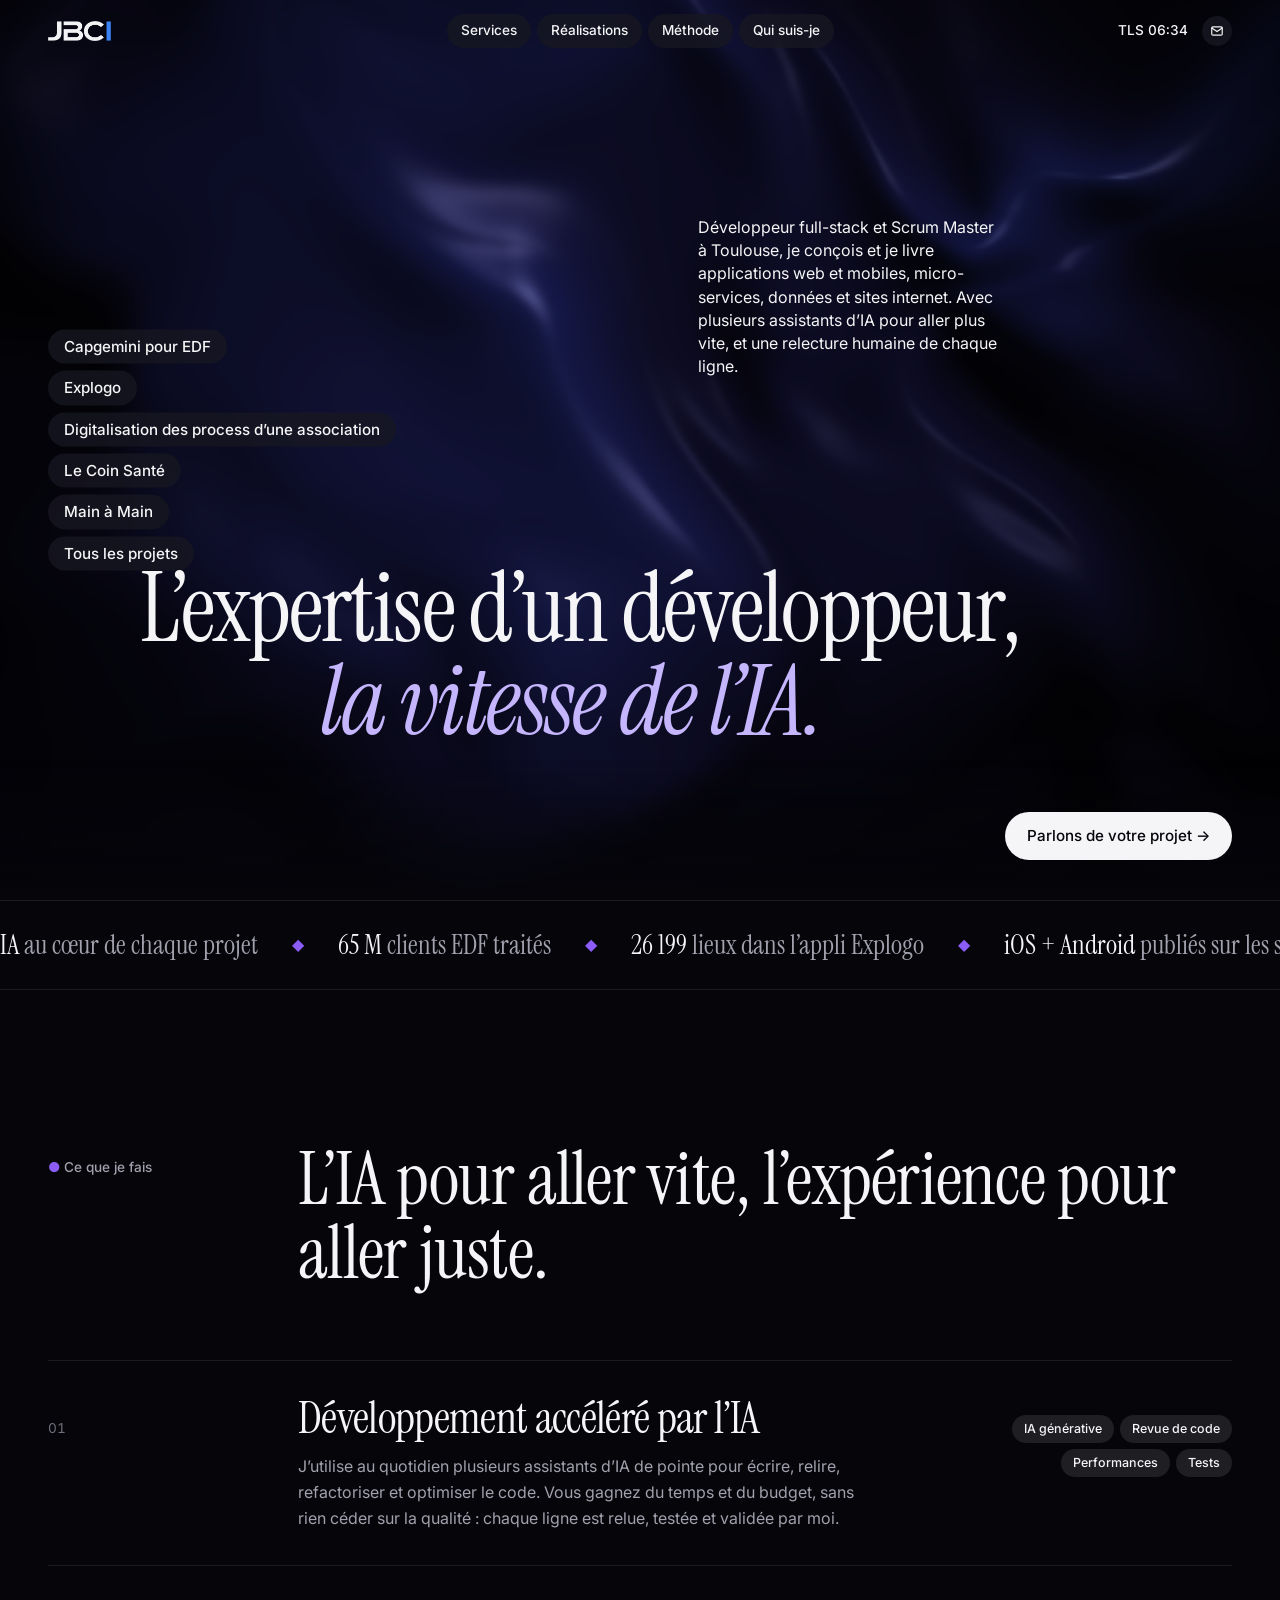
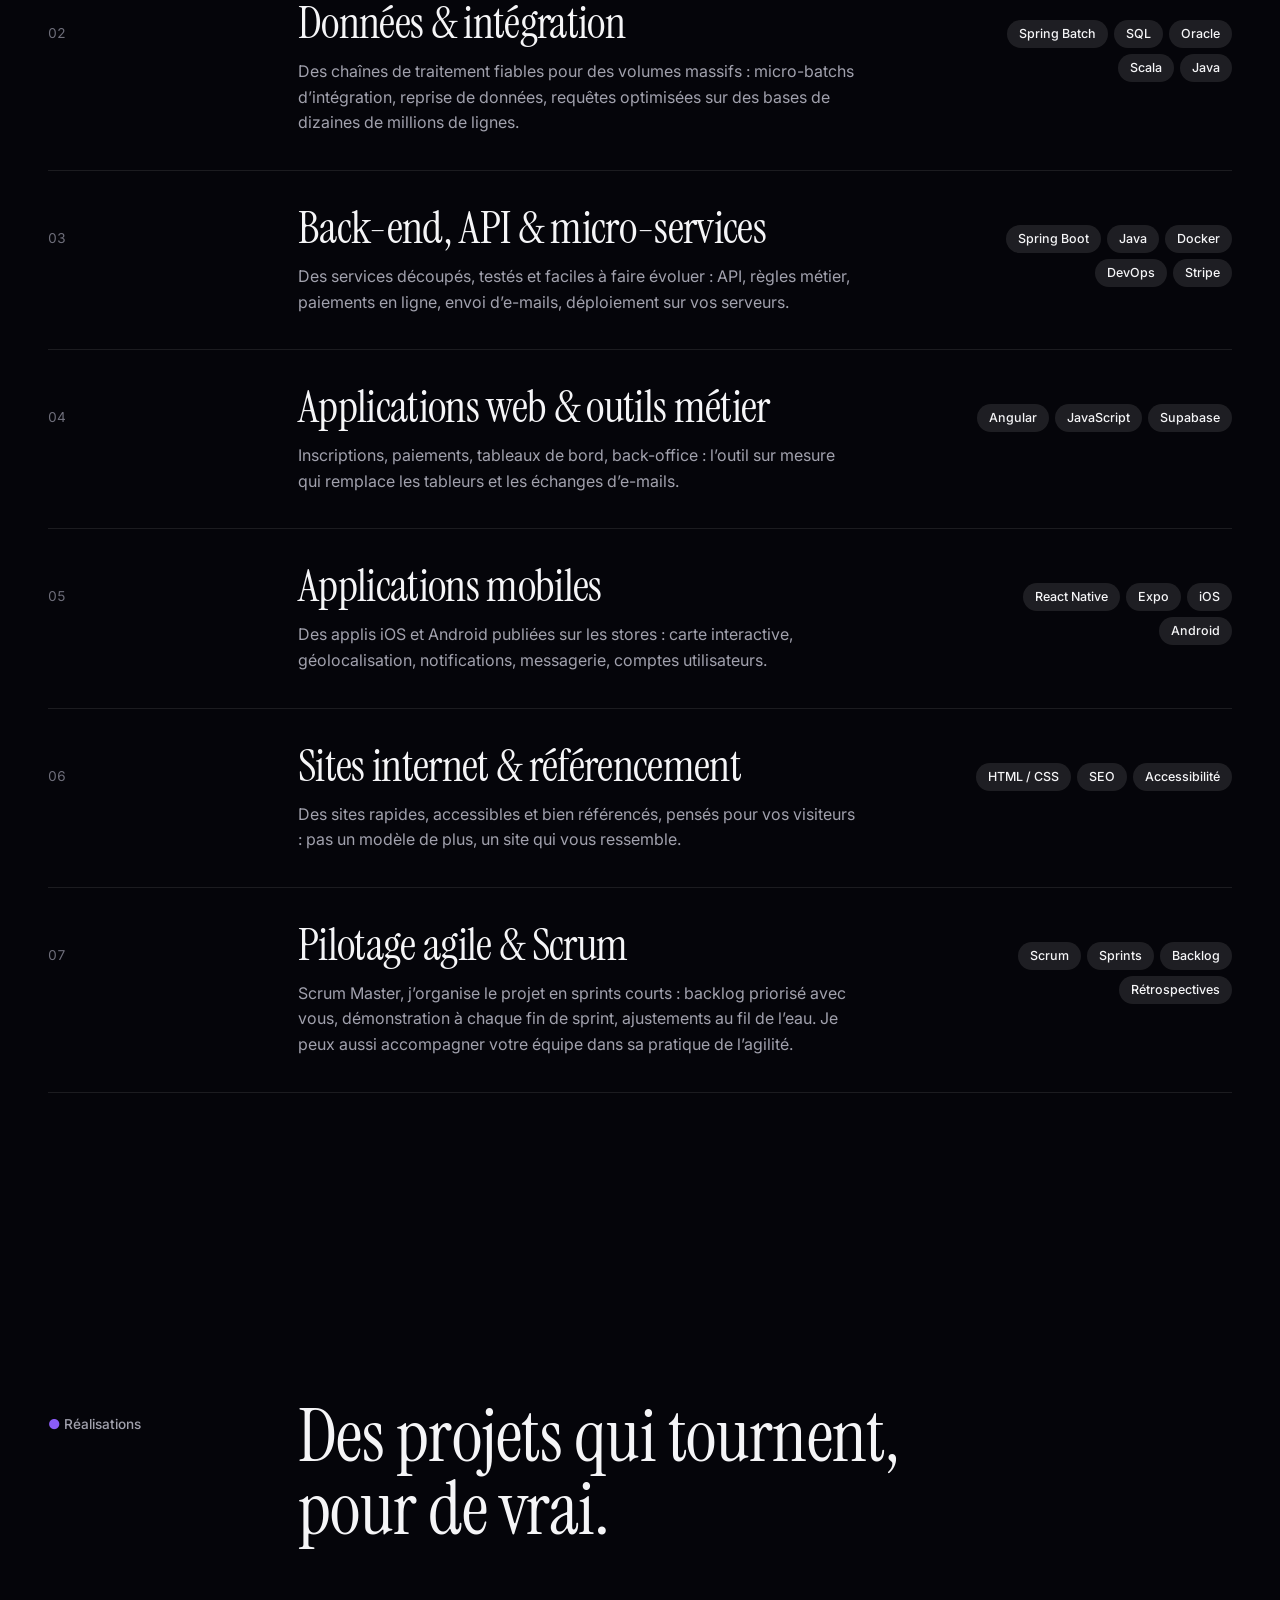
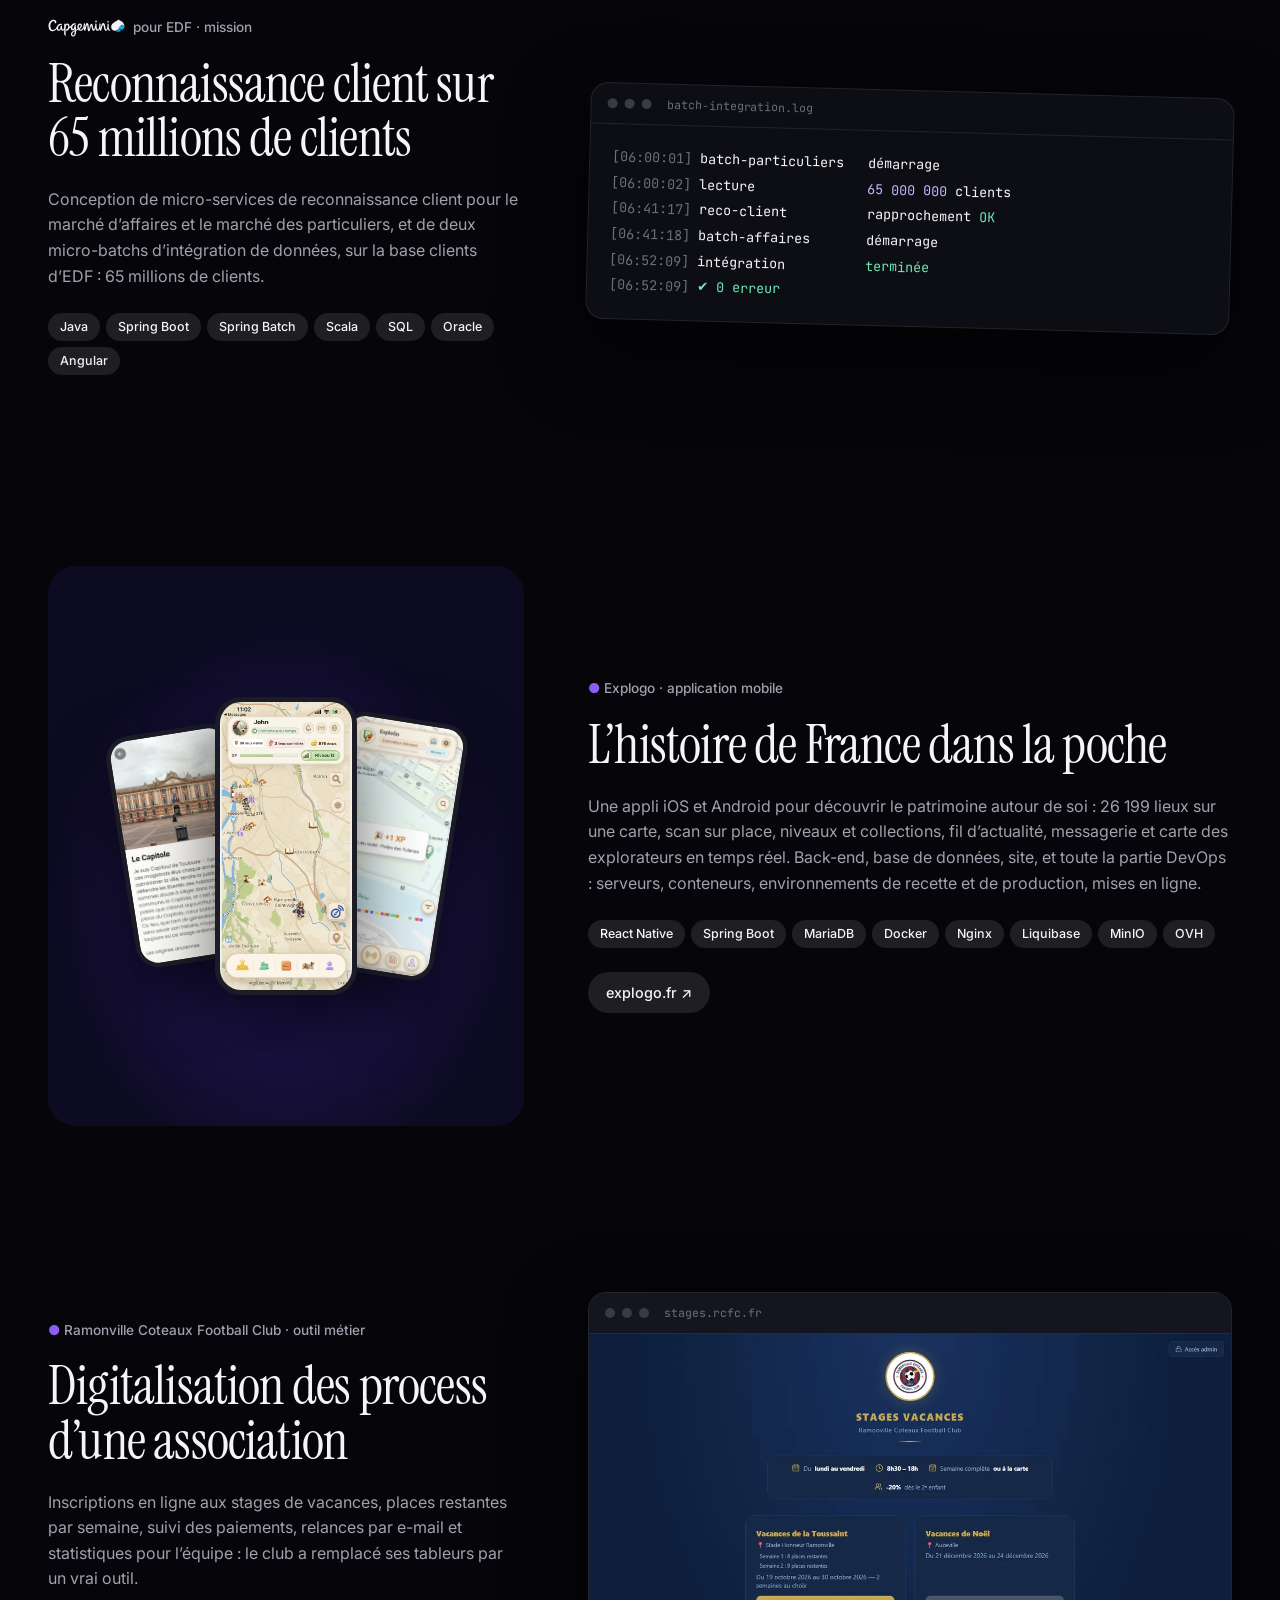
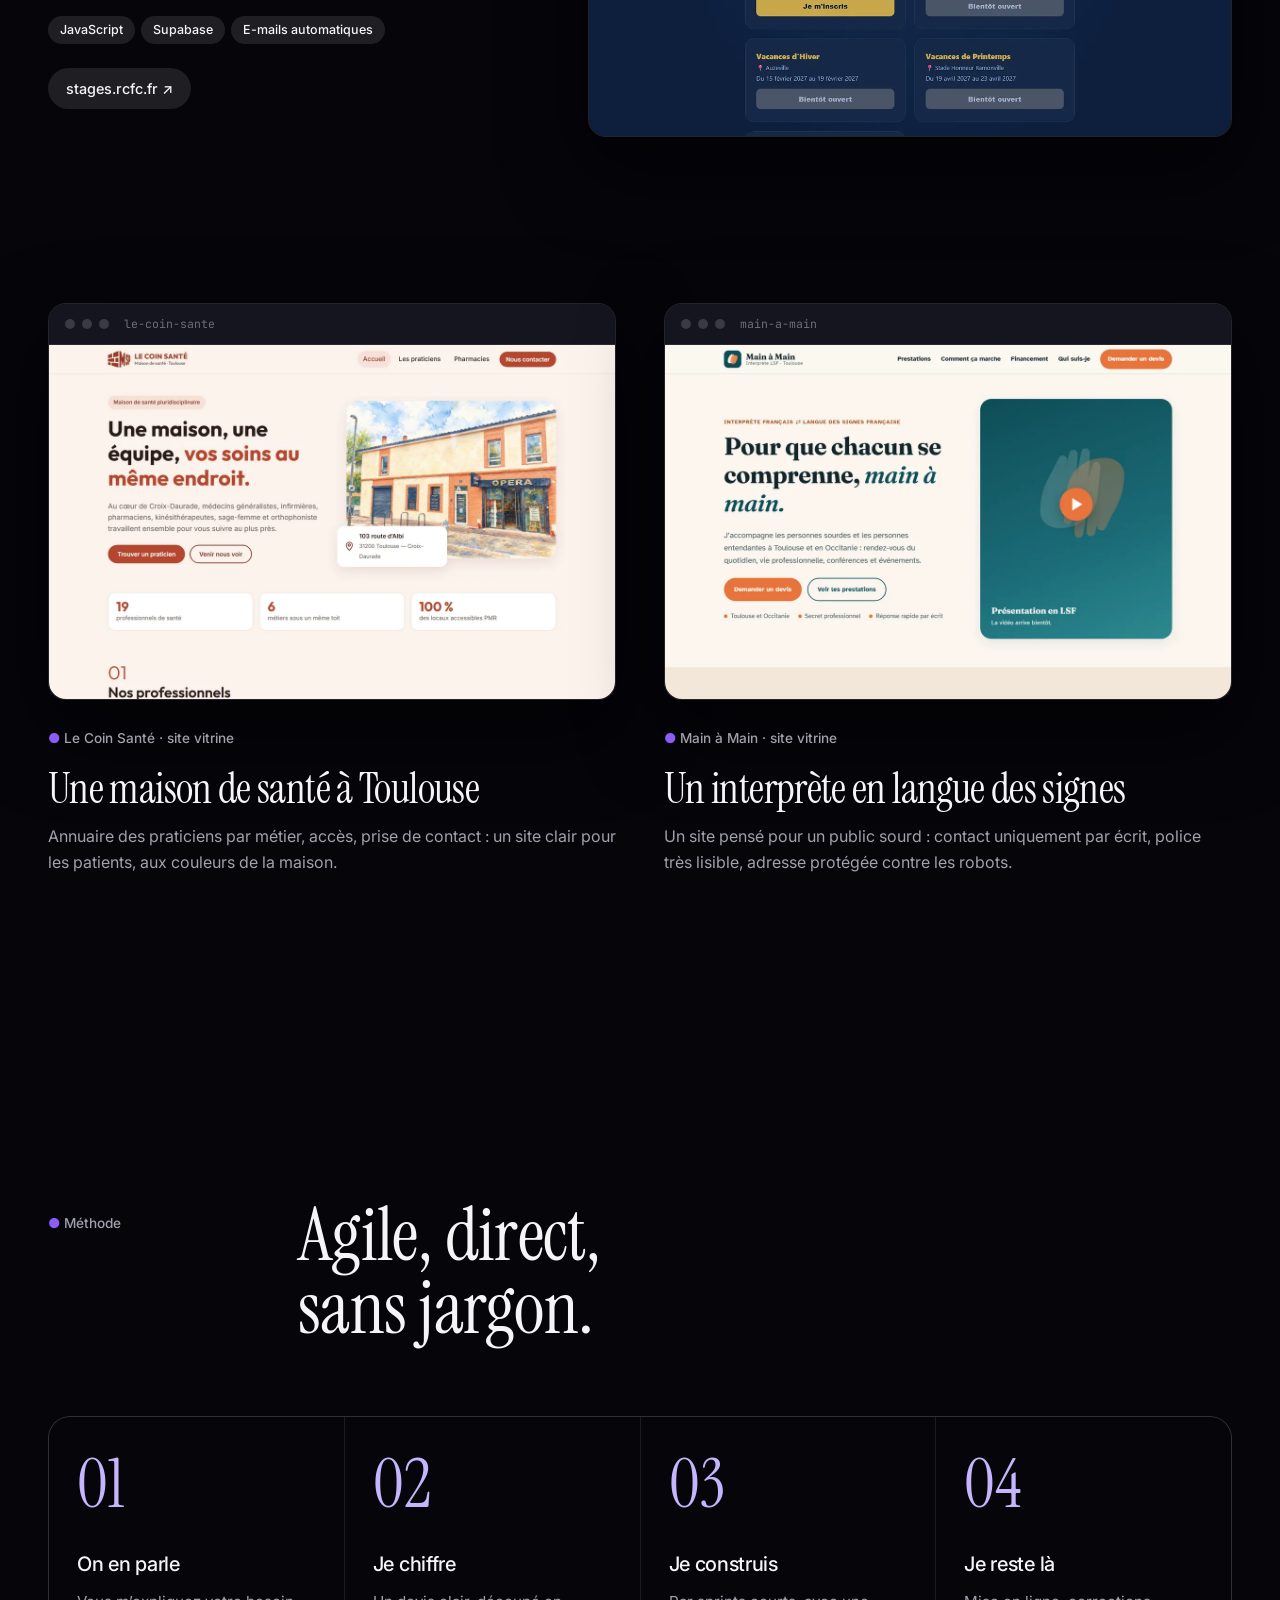
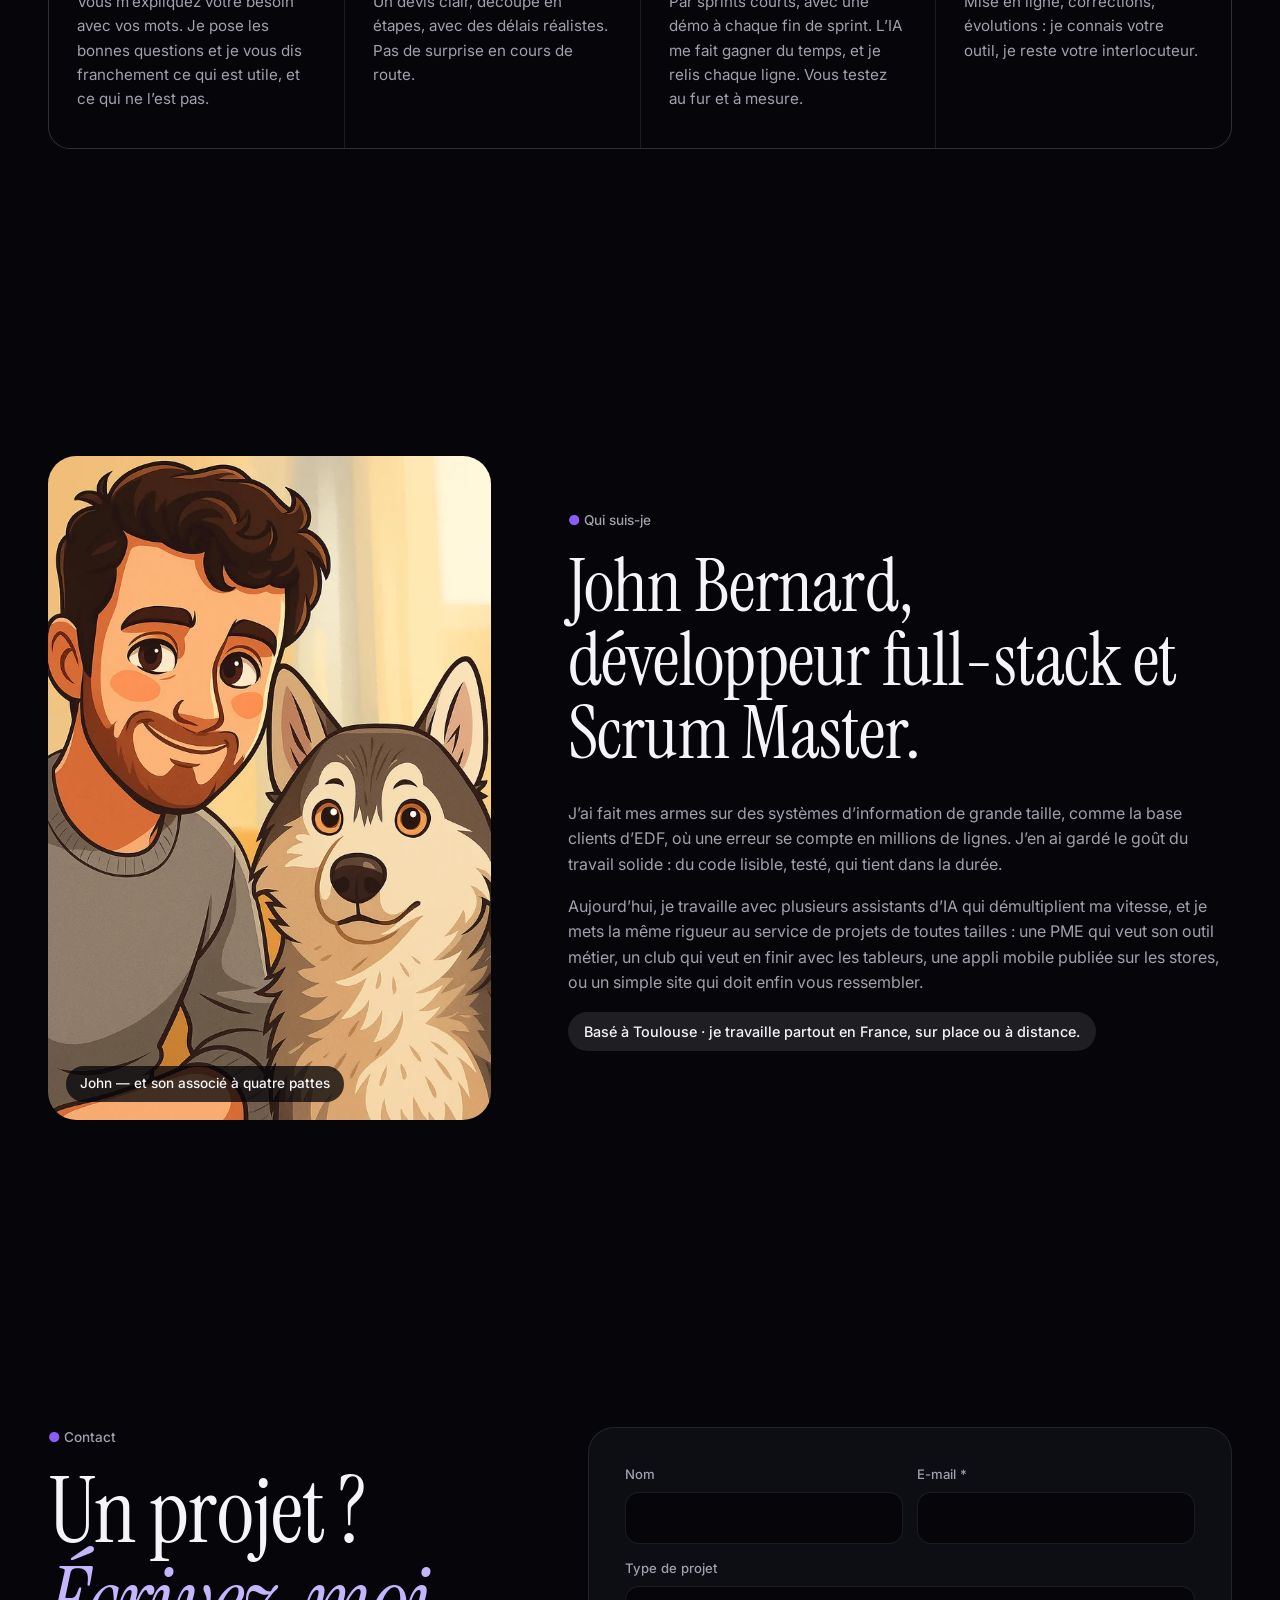
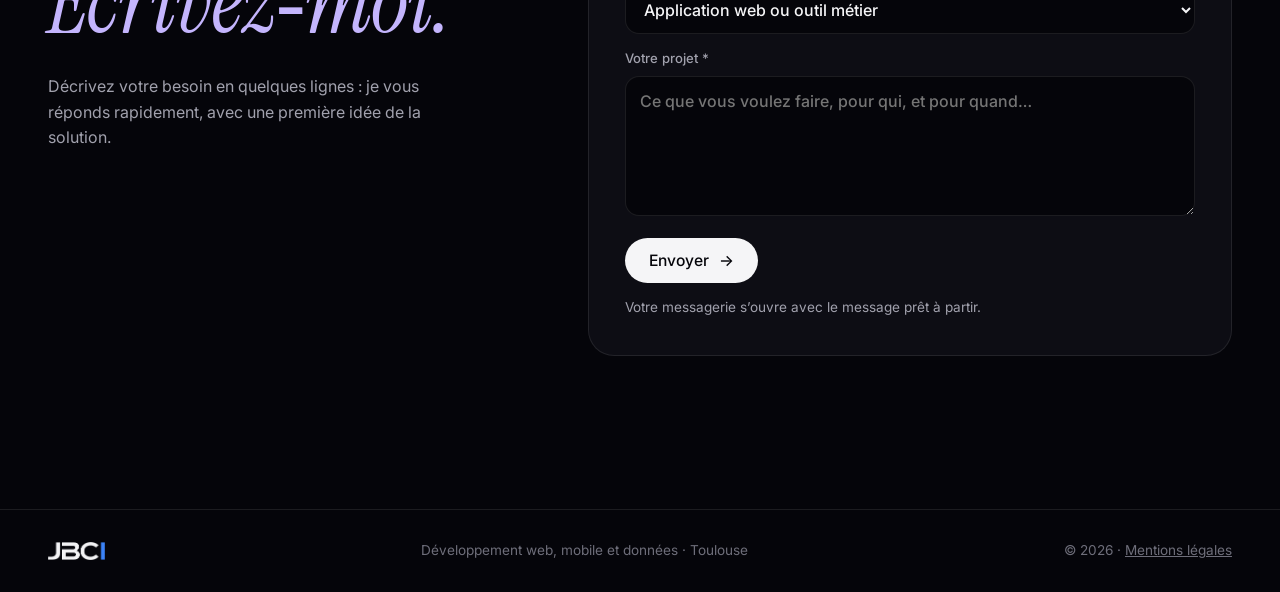
==== index.html @ d5d74445 "Site JBCI : curseur personnalise facon Metalab (rond qui suit, anneau violet sur les liens, disque V" ====
<!doctype html>
<html lang="fr">
<head>
  <meta charset="utf-8">
  <meta name="viewport" content="width=device-width, initial-scale=1">
  <title>JBCI — Développeur freelance à Toulouse, accéléré par l’IA</title>
  <meta name="description" content="JBCI, développeur full-stack et Scrum Master freelance à Toulouse, qui travaille avec l’IA : applications web et mobiles, micro-services, données à grande échelle, sites internet. Plus rapide, code relu et testé.">
  <meta name="theme-color" content="#05050A">
  <meta property="og:type" content="website">
  <meta property="og:title" content="JBCI — L’expertise d’un développeur, la vitesse de l’IA">
  <meta property="og:description" content="Applications web et mobiles, micro-services, données et sites internet, développés avec l’IA et relus par un expert. Développeur freelance à Toulouse.">
  <meta property="og:image" content="assets/og.jpg">
  <meta property="og:image:width" content="1200">
  <meta property="og:image:height" content="630">
  <meta property="og:locale" content="fr_FR">
  <meta name="twitter:card" content="summary_large_image">
  <link rel="icon" href="assets/favicon.svg" type="image/svg+xml">
  <link rel="preconnect" href="https://fonts.googleapis.com">
  <link rel="preconnect" href="https://fonts.gstatic.com" crossorigin>
  <link href="https://fonts.googleapis.com/css2?family=Instrument+Serif:ital@0;1&family=Inter:wght@400;500;600&family=JetBrains+Mono:wght@400;600&display=swap" rel="stylesheet">
  <link rel="stylesheet" href="css/style.css">
  <script type="application/ld+json">{"@context":"https://schema.org","@type":"ProfessionalService","name":"JBCI","description":"Développement d’applications web et mobiles, back-end, micro-services, intégration de données et sites internet.","founder":{"@type":"Person","name":"John Bernard","jobTitle":"Développeur full-stack et Scrum Master"},"areaServed":"France","address":{"@type":"PostalAddress","addressLocality":"Toulouse","addressCountry":"FR"},"knowsAbout":["Java","Spring Boot","Spring Batch","Scala","SQL","Oracle","Angular","React Native","Micro-services","DevOps","Docker","Intelligence artificielle","Scrum","Méthodes agiles"]}</script>
  <script>document.documentElement.classList.add('js');</script>
</head>
<body>
<a class="evitement" href="#contenu">Aller au contenu</a>

<header class="entete">
  <a class="marque" href="#haut" aria-label="JBCI, retour en haut"><img src="assets/logo-blanc.png" alt="JBCI" width="241" height="76"></a>
  <nav class="nav" aria-label="Navigation principale">
    <a href="#services">Services</a>
    <a href="#realisations">Réalisations</a>
    <a href="#methode">Méthode</a>
    <a href="#moi">Qui suis-je</a>
  </nav>
  <div class="entete-droite">
    <span class="horloge" id="horloge" aria-label="Heure à Toulouse">TLS --:--</span>
    <a class="pastille-contact" href="#contact" aria-label="Me contacter">
      <svg viewBox="0 0 24 24" width="14" height="14" fill="none" stroke="currentColor" stroke-width="2" stroke-linecap="round" stroke-linejoin="round" aria-hidden="true"><rect x="3" y="5" width="18" height="14" rx="2"/><path d="m3 7 9 6 9-6"/></svg>
    </a>
  </div>
</header>

<main id="contenu">

  <!-- ═════════════ HERO ═════════════ -->
  <section class="hero" id="haut">
    <canvas class="liquide" id="liquide" aria-hidden="true"></canvas>
    <ul class="hero-projets" aria-label="Projets">
      <li><a href="#realisations">Capgemini pour EDF</a></li>
      <li><a href="#explogo">Explogo</a></li>
      <li><a href="#rcfc">Digitalisation des process d’une association</a></li>
      <li><a href="#vitrines">Le Coin Santé</a></li>
      <li><a href="#vitrines">Main à Main</a></li>
      <li><a href="#realisations">Tous les projets</a></li>
    </ul>
    <p class="hero-intro">Développeur full-stack et Scrum Master à Toulouse, je conçois et je livre applications web et mobiles, micro-services, données et sites internet. Avec plusieurs assistants d’IA pour aller plus vite, et une relecture humaine de chaque ligne.</p>
    <h1 class="hero-titre"><span>L’expertise d’un développeur,</span><span class="decale">la vitesse de l’IA.</span></h1>
    <a class="hero-cta" href="#contact">Parlons de votre projet <span aria-hidden="true">→</span></a>
  </section>

  <!-- ═════════════ BANDEAU DE CHIFFRES ═════════════ -->
  <div class="bandeau" aria-label="Quelques chiffres">
    <div class="bandeau-piste">
      <span><b>IA</b> au cœur de chaque projet</span><span class="sep">◆</span>
      <span><b>65 M</b> clients EDF traités</span><span class="sep">◆</span>
      <span><b>26 199</b> lieux dans l’appli Explogo</span><span class="sep">◆</span>
      <span><b>iOS + Android</b> publiés sur les stores</span><span class="sep">◆</span>
      <span><b>600+</b> pages générées automatiquement</span><span class="sep">◆</span>
      <span><b>Java · Spring Boot · Spring Batch · Scala · SQL · Oracle · Angular · DevOps</b></span><span class="sep">◆</span>
      <span aria-hidden="true"><b>IA</b> au cœur de chaque projet</span><span class="sep" aria-hidden="true">◆</span>
      <span aria-hidden="true"><b>65 M</b> clients EDF traités</span><span class="sep" aria-hidden="true">◆</span>
      <span aria-hidden="true"><b>26 199</b> lieux dans l’appli Explogo</span><span class="sep" aria-hidden="true">◆</span>
      <span aria-hidden="true"><b>iOS + Android</b> publiés sur les stores</span><span class="sep" aria-hidden="true">◆</span>
      <span aria-hidden="true"><b>600+</b> pages générées automatiquement</span><span class="sep" aria-hidden="true">◆</span>
      <span aria-hidden="true"><b>Java · Spring Boot · Spring Batch · Scala · SQL · Oracle · Angular · DevOps</b></span><span class="sep" aria-hidden="true">◆</span>
    </div>
  </div>

  <!-- ═════════════ SERVICES ═════════════ -->
  <section class="section" id="services">
    <div class="tete">
      <p class="sur">Ce que je fais</p>
      <h2>L’IA pour aller vite, l’expérience pour aller juste.</h2>
    </div>
    <ol class="services">
      <li class="service">
        <span class="num">01</span>
        <div class="service-corps">
          <h3>Développement accéléré par l’IA</h3>
          <p>J’utilise au quotidien plusieurs assistants d’IA de pointe pour écrire, relire, refactoriser et optimiser le code. Vous gagnez du temps et du budget, sans rien céder sur la qualité : chaque ligne est relue, testée et validée par moi.</p>
        </div>
        <ul class="puces"><li>IA générative</li><li>Revue de code</li><li>Performances</li><li>Tests</li></ul>
      </li>
      <li class="service">
        <span class="num">02</span>
        <div class="service-corps">
          <h3>Données & intégration</h3>
          <p>Des chaînes de traitement fiables pour des volumes massifs : micro-batchs d’intégration, reprise de données, requêtes optimisées sur des bases de dizaines de millions de lignes.</p>
        </div>
        <ul class="puces"><li>Spring Batch</li><li>SQL</li><li>Oracle</li><li>Scala</li><li>Java</li></ul>
      </li>
      <li class="service">
        <span class="num">03</span>
        <div class="service-corps">
          <h3>Back-end, API & micro-services</h3>
          <p>Des services découpés, testés et faciles à faire évoluer : API, règles métier, paiements en ligne, envoi d’e-mails, déploiement sur vos serveurs.</p>
        </div>
        <ul class="puces"><li>Spring Boot</li><li>Java</li><li>Docker</li><li>DevOps</li><li>Stripe</li></ul>
      </li>
      <li class="service">
        <span class="num">04</span>
        <div class="service-corps">
          <h3>Applications web & outils métier</h3>
          <p>Inscriptions, paiements, tableaux de bord, back-office : l’outil sur mesure qui remplace les tableurs et les échanges d’e-mails.</p>
        </div>
        <ul class="puces"><li>Angular</li><li>JavaScript</li><li>Supabase</li></ul>
      </li>
      <li class="service">
        <span class="num">05</span>
        <div class="service-corps">
          <h3>Applications mobiles</h3>
          <p>Des applis iOS et Android publiées sur les stores : carte interactive, géolocalisation, notifications, messagerie, comptes utilisateurs.</p>
        </div>
        <ul class="puces"><li>React Native</li><li>Expo</li><li>iOS</li><li>Android</li></ul>
      </li>
      <li class="service">
        <span class="num">06</span>
        <div class="service-corps">
          <h3>Sites internet & référencement</h3>
          <p>Des sites rapides, accessibles et bien référencés, pensés pour vos visiteurs : pas un modèle de plus, un site qui vous ressemble.</p>
        </div>
        <ul class="puces"><li>HTML / CSS</li><li>SEO</li><li>Accessibilité</li></ul>
      </li>
      <li class="service">
        <span class="num">07</span>
        <div class="service-corps">
          <h3>Pilotage agile & Scrum</h3>
          <p>Scrum Master, j’organise le projet en sprints courts : backlog priorisé avec vous, démonstration à chaque fin de sprint, ajustements au fil de l’eau. Je peux aussi accompagner votre équipe dans sa pratique de l’agilité.</p>
        </div>
        <ul class="puces"><li>Scrum</li><li>Sprints</li><li>Backlog</li><li>Rétrospectives</li></ul>
      </li>
    </ol>
  </section>

  <!-- ═════════════ RÉALISATIONS ═════════════ -->
  <section class="section" id="realisations">
    <div class="tete">
      <p class="sur">Réalisations</p>
      <h2>Des projets qui tournent,<br>pour de vrai.</h2>
    </div>

    <article class="projet projet-edf apparait">
      <div class="projet-texte">
        <p class="projet-client projet-client-logo"><img src="assets/capgemini-blanc.svg" alt="Capgemini" width="77" height="18"> pour EDF · mission</p>
        <h3>Reconnaissance client sur 65 millions de clients</h3>
        <p>Conception de micro-services de reconnaissance client pour le marché d’affaires et le marché des particuliers, et de deux micro-batchs d’intégration de données, sur la base clients d’EDF : 65 millions de clients.</p>
        <ul class="puces"><li>Java</li><li>Spring Boot</li><li>Spring Batch</li><li>Scala</li><li>SQL</li><li>Oracle</li><li>Angular</li></ul>
      </div>
      <div class="projet-visuel terminal" aria-hidden="true">
        <div class="console-barre"><i></i><i></i><i></i><span>batch-integration.log</span></div>
        <pre><span class="c-gris">[06:00:01]</span> batch-particuliers   démarrage
<span class="c-gris">[06:00:02]</span> lecture              <span class="c-ambre">65 000 000</span> clients
<span class="c-gris">[06:41:17]</span> reco-client          rapprochement <span class="c-vert">OK</span>
<span class="c-gris">[06:41:18]</span> batch-affaires       démarrage
<span class="c-gris">[06:52:09]</span> intégration          <span class="c-vert">terminée</span>
<span class="c-gris">[06:52:09]</span> <span class="c-vert">✔ 0 erreur</span></pre>
      </div>
    </article>

    <article class="projet projet-explogo apparait" id="explogo">
      <div class="projet-texte">
        <p class="projet-client">Explogo · application mobile</p>
        <h3>L’histoire de France dans la poche</h3>
        <p>Une appli iOS et Android pour découvrir le patrimoine autour de soi : 26 199 lieux sur une carte, scan sur place, niveaux et collections, fil d’actualité, messagerie et carte des explorateurs en temps réel. Back-end, base de données, site, et toute la partie DevOps : serveurs, conteneurs, environnements de recette et de production, mises en ligne.</p>
        <ul class="puces"><li>React Native</li><li>Spring Boot</li><li>MariaDB</li><li>Docker</li><li>Nginx</li><li>Liquibase</li><li>MinIO</li><li>OVH</li></ul>
        <a class="lien" href="https://explogo.fr" target="_blank" rel="noopener">explogo.fr ↗</a>
      </div>
      <div class="projet-visuel telephones">
        <img src="assets/projets/explogo-fiche-infos.webp" alt="Fiche d’un lieu dans l’appli Explogo" width="480" height="922" loading="lazy">
        <img src="assets/projets/explogo-accueil.webp" alt="Carte de l’appli Explogo avec les lieux autour de Toulouse" width="480" height="1041" loading="lazy">
        <img src="assets/projets/explogo-scan.webp" alt="Scan d’un lieu dans l’appli Explogo" width="480" height="1025" loading="lazy">
      </div>
    </article>

    <article class="projet apparait" id="rcfc">
      <div class="projet-texte">
        <p class="projet-client">Ramonville Coteaux Football Club · outil métier</p>
        <h3>Digitalisation des process d’une association</h3>
        <p>Inscriptions en ligne aux stages de vacances, places restantes par semaine, suivi des paiements, relances par e-mail et statistiques pour l’équipe : le club a remplacé ses tableurs par un vrai outil.</p>
        <ul class="puces"><li>JavaScript</li><li>Supabase</li><li>E-mails automatiques</li></ul>
        <a class="lien" href="https://stages.rcfc.fr" target="_blank" rel="noopener">stages.rcfc.fr ↗</a>
      </div>
      <figure class="projet-visuel navigateur">
        <div class="nav-barre"><i></i><i></i><i></i><span>stages.rcfc.fr</span></div>
        <img src="assets/projets/rcfc.webp" alt="Page d’accueil des stages vacances du Ramonville Coteaux Football Club" width="1200" height="750" loading="lazy">
      </figure>
    </article>

    <div class="duo" id="vitrines">
      <article class="projet-petit apparait">
        <figure class="navigateur">
          <div class="nav-barre"><i></i><i></i><i></i><span>le-coin-sante</span></div>
          <img src="assets/projets/coin-sante.webp" alt="Site de la maison de santé Le Coin Santé" width="1200" height="750" loading="lazy">
        </figure>
        <p class="projet-client">Le Coin Santé · site vitrine</p>
        <h3>Une maison de santé à Toulouse</h3>
        <p>Annuaire des praticiens par métier, accès, prise de contact : un site clair pour les patients, aux couleurs de la maison.</p>
      </article>
      <article class="projet-petit apparait">
        <figure class="navigateur">
          <div class="nav-barre"><i></i><i></i><i></i><span>main-a-main</span></div>
          <img src="assets/projets/main-a-main.webp" alt="Site de Main à Main, interprète en langue des signes" width="1200" height="750" loading="lazy">
        </figure>
        <p class="projet-client">Main à Main · site vitrine</p>
        <h3>Un interprète en langue des signes</h3>
        <p>Un site pensé pour un public sourd : contact uniquement par écrit, police très lisible, adresse protégée contre les robots.</p>
      </article>
    </div>
  </section>

  <!-- ═════════════ MÉTHODE ═════════════ -->
  <section class="section" id="methode">
    <div class="tete">
      <p class="sur">Méthode</p>
      <h2>Agile, direct,<br>sans jargon.</h2>
    </div>
    <ol class="etapes">
      <li class="apparait"><span class="etape-num">01</span><h3>On en parle</h3><p>Vous m’expliquez votre besoin avec vos mots. Je pose les bonnes questions et je vous dis franchement ce qui est utile, et ce qui ne l’est pas.</p></li>
      <li class="apparait"><span class="etape-num">02</span><h3>Je chiffre</h3><p>Un devis clair, découpé en étapes, avec des délais réalistes. Pas de surprise en cours de route.</p></li>
      <li class="apparait"><span class="etape-num">03</span><h3>Je construis</h3><p>Par sprints courts, avec une démo à chaque fin de sprint. L’IA me fait gagner du temps, et je relis chaque ligne. Vous testez au fur et à mesure.</p></li>
      <li class="apparait"><span class="etape-num">04</span><h3>Je reste là</h3><p>Mise en ligne, corrections, évolutions : je connais votre outil, je reste votre interlocuteur.</p></li>
    </ol>
  </section>

  <!-- ═════════════ QUI SUIS-JE ═════════════ -->
  <section class="section moi" id="moi">
    <figure class="moi-portrait apparait">
      <img src="assets/john.webp" alt="Portrait illustré de John Bernard avec son chien" width="640" height="960" loading="lazy">
      <figcaption>John — et son associé à quatre pattes</figcaption>
    </figure>
    <div class="moi-texte apparait">
      <p class="sur">Qui suis-je</p>
      <h2>John Bernard,<br>développeur full-stack et Scrum Master.</h2>
      <p>J’ai fait mes armes sur des systèmes d’information de grande taille, comme la base clients d’EDF, où une erreur se compte en millions de lignes. J’en ai gardé le goût du travail solide : du code lisible, testé, qui tient dans la durée.</p>
      <p>Aujourd’hui, je travaille avec plusieurs assistants d’IA qui démultiplient ma vitesse, et je mets la même rigueur au service de projets de toutes tailles : une PME qui veut son outil métier, un club qui veut en finir avec les tableurs, une appli mobile publiée sur les stores, ou un simple site qui doit enfin vous ressembler.</p>
      <p class="moi-signe">Basé à Toulouse · je travaille partout en France, sur place ou à distance.</p>
    </div>
  </section>

  <!-- ═════════════ CONTACT ═════════════ -->
  <section class="section contact" id="contact">
    <div class="contact-tete apparait">
      <p class="sur">Contact</p>
      <h2>Un&nbsp;projet&nbsp;?<br><em>Écrivez‑moi.</em></h2>
      <p>Décrivez votre besoin en quelques lignes : je vous réponds rapidement, avec une première idée de la solution.</p>
    </div>
    <form class="formulaire apparait" id="form-contact" novalidate>
      <div class="champs">
        <label class="champ"><span>Nom</span><input name="nom" type="text" autocomplete="name"></label>
        <label class="champ"><span>E-mail *</span><input name="email" type="email" autocomplete="email" required></label>
        <label class="champ large"><span>Type de projet</span>
          <select name="type">
            <option>Application web ou outil métier</option>
            <option>Application mobile</option>
            <option>Back-end, API, données</option>
            <option>Site internet</option>
            <option>Autre</option>
          </select>
        </label>
        <label class="champ large"><span>Votre projet *</span><textarea name="message" required placeholder="Ce que vous voulez faire, pour qui, et pour quand…"></textarea></label>
        <!-- piège à robots : invisible pour les visiteurs -->
        <label class="piege" aria-hidden="true">Ne pas remplir<input name="site_web" type="text" tabindex="-1" autocomplete="off"></label>
      </div>
      <button class="bouton bouton-plein" type="submit">Envoyer <span aria-hidden="true">→</span></button>
      <p class="note-form" id="note-form">Votre messagerie s’ouvre avec le message prêt à partir.</p>
    </form>
  </section>
</main>

<footer class="pied">
  <span class="marque"><img src="assets/logo-blanc.png" alt="JBCI" width="241" height="76"></span>
  <span>Développement web, mobile et données · Toulouse</span>
  <span>© <span id="annee">2026</span> · <a href="mentions-legales.html">Mentions légales</a></span>
</footer>

<script src="js/main.js"></script>
</body>
</html>
---- css/style.css ----
/* JBCI — site vitrine. Esprit « studio » : noir profond, matière liquide animée (bleu du logo + violet),
   grands titres à empattements (Instrument Serif), interface sobre en Inter, pastilles arrondies. */
:root {
  --noir: #05050A;
  --noir-2: #0D0D14;
  --noir-3: #15151F;
  --ligne: rgba(255, 255, 255, 0.09);
  --blanc: #F5F5F7;
  --doux: #A1A1AD;
  --doux-2: #6E6E7A;
  --bleu: #3B82F6;          /* bleu du logo, éclairci pour le noir */
  --violet: #8B5CF6;
  --violet-clair: #C4B5FD;
  --pastille: rgba(255, 255, 255, 0.10);
  --serif: "Instrument Serif", Georgia, serif;
  --sans: "Inter", system-ui, sans-serif;
  --code: "JetBrains Mono", ui-monospace, Consolas, monospace;
  --marge: clamp(16px, 4vw, 48px);
}

*, *::before, *::after { box-sizing: border-box; }
html { scroll-behavior: smooth; scroll-padding-top: 80px; }
body { margin: 0; background: var(--noir); color: var(--blanc); font-family: var(--sans); font-size: 1rem; line-height: 1.6; overflow-x: hidden; -webkit-font-smoothing: antialiased; }
img { max-width: 100%; height: auto; display: block; }
a { color: inherit; }
::selection { background: var(--violet); color: #fff; }
:focus-visible { outline: 2px solid var(--violet-clair); outline-offset: 3px; border-radius: 999px; }
.evitement { position: absolute; left: -9999px; }
.evitement:focus { left: 16px; top: 16px; z-index: 200; background: var(--blanc); color: var(--noir); padding: 10px 14px; border-radius: 999px; }

h1, h2, h3 { margin: 0; font-weight: 400; letter-spacing: -0.01em; }
h2 { font-family: var(--serif); font-size: clamp(2.6rem, 1.4rem + 4vw, 5.4rem); line-height: 1; }
h3 { font-family: var(--sans); font-weight: 500; letter-spacing: -0.015em; }
em { font-style: italic; color: var(--violet-clair); }
p { margin: 0 0 1em; color: var(--doux); }

/* ── En-tête ─────────────────────────────────────────── */
.entete {
  position: fixed; inset: 0 0 auto 0; z-index: 50; display: grid; grid-template-columns: 1fr auto 1fr; align-items: center;
  padding: 14px var(--marge); transition: background .3s, backdrop-filter .3s;
}
.entete.defile { background: rgba(5, 5, 10, .55); backdrop-filter: blur(14px); }
.marque { justify-self: start; }
.marque img { height: 20px; width: auto; }
.nav { display: flex; gap: 6px; justify-self: center; }
.nav a { text-decoration: none; font-size: .85rem; font-weight: 500; padding: 6px 14px; border-radius: 999px; background: rgba(24, 24, 34, .78); transition: background .2s; }
.nav a:hover { background: rgba(255, 255, 255, .2); }
.entete-droite { justify-self: end; display: flex; align-items: center; gap: 14px; font-size: .85rem; font-weight: 500; }
.horloge { font-variant-numeric: tabular-nums; }
.pastille-contact { display: grid; place-items: center; width: 30px; height: 30px; border-radius: 50%; background: rgba(24, 24, 34, .78); transition: background .2s; }
.pastille-contact:hover { background: var(--violet); }

/* ── Hero ────────────────────────────────────────────── */
.hero { position: relative; height: 100svh; min-height: 620px; overflow: hidden; isolation: isolate;
  background: radial-gradient(80% 70% at 60% 40%, #1E1350 0%, #0A0820 45%, var(--noir) 80%); }
.liquide { position: absolute; inset: 0; width: 100%; height: 100%; z-index: -1; }
.hero::after { content: ""; position: absolute; inset: auto 0 0 0; height: 140px; z-index: -1; background: linear-gradient(transparent, var(--noir)); }

.hero-projets { position: absolute; left: var(--marge); top: 50%; transform: translateY(-50%); list-style: none; margin: 0; padding: 0; display: grid; gap: 7px; justify-items: start; }
.hero-projets a { display: inline-block; text-decoration: none; font-size: .95rem; font-weight: 500; padding: 5px 16px; border-radius: 999px;
  background: rgba(24, 24, 34, .78); transition: background .2s, transform .2s; }
.hero-projets a:hover { background: var(--blanc); color: var(--noir); transform: translateX(4px); }

.hero-intro { position: absolute; right: clamp(16px, 22vw, 340px); top: 24%; width: min(300px, 70vw); color: var(--blanc); font-size: 1rem; line-height: 1.45; margin: 0; }
.hero-titre { position: absolute; left: 50%; bottom: 17%; transform: translateX(-50%); width: min(1000px, 92vw);
  font-family: var(--serif); font-size: clamp(3rem, 1.6rem + 5.6vw, 7.4rem); line-height: .95; letter-spacing: -0.02em; }
.hero-titre span { display: block; }
.hero-titre .decale { padding-left: 18%; font-style: italic; color: var(--violet-clair); }
.hero-cta { position: absolute; right: var(--marge); bottom: 40px; text-decoration: none; font-size: .95rem; font-weight: 500;
  padding: 12px 22px; border-radius: 999px; background: var(--blanc); color: var(--noir); transition: transform .2s, background .2s; }
.hero-cta:hover { transform: translateY(-2px); background: var(--violet-clair); }

/* ── Boutons ─────────────────────────────────────────── */
.bouton { display: inline-flex; align-items: center; gap: 10px; padding: 13px 24px; border-radius: 999px; font: 500 .98rem var(--sans);
  text-decoration: none; border: 0; cursor: pointer; transition: transform .2s, background .2s; }
.bouton:hover { transform: translateY(-2px); }
.bouton-plein { background: var(--blanc); color: var(--noir); }
.bouton-plein:hover { background: var(--violet-clair); }

/* consoles de code */
.terminal, .hero-console { background: var(--noir-2); border: 1px solid var(--ligne); border-radius: 18px; overflow: hidden; box-shadow: 0 30px 80px rgba(0, 0, 0, .5); }
.console-barre, .nav-barre { display: flex; align-items: center; gap: 7px; padding: 11px 16px; font-family: var(--code); font-size: .72rem; color: var(--doux-2); border-bottom: 1px solid var(--ligne); }
.nav-barre { background: var(--noir-3); }
.console-barre i, .nav-barre i { width: 10px; height: 10px; border-radius: 50%; background: #3A3A46; }
.console-barre span, .nav-barre span { margin-left: 8px; }
pre { margin: 0; padding: 20px 22px; font-family: var(--code); font-size: .84rem; line-height: 1.9; white-space: pre; overflow-x: auto; color: var(--blanc); }
.c-gris { color: var(--doux-2); } .c-vert { color: #6EE7B7; } .c-ambre { color: var(--violet-clair); }

/* ── Bandeau défilant ────────────────────────────────── */
.bandeau { overflow: hidden; border-block: 1px solid var(--ligne); }
.bandeau-piste { display: flex; gap: 34px; width: max-content; padding: 22px 0; animation: defile 46s linear infinite; will-change: transform; backface-visibility: hidden;
  font-family: var(--serif); font-size: 1.7rem; white-space: nowrap; color: var(--doux); }
.bandeau b { font-weight: 400; color: var(--blanc); }
.bandeau .sep { color: var(--violet); font-size: 1rem; align-self: center; }
@keyframes defile { from { transform: translate3d(0, 0, 0); } to { transform: translate3d(-50%, 0, 0); } }

/* ── Sections ────────────────────────────────────────── */
.section { padding: clamp(90px, 12vw, 160px) var(--marge); max-width: 1360px; margin: 0 auto; }
.tete { display: grid; grid-template-columns: 220px 1fr; gap: 30px; align-items: start; margin-bottom: 70px; }
.sur { font-size: .85rem; font-weight: 500; color: var(--doux); padding-top: 14px; }
.sur::before { content: "● "; color: var(--violet); }

/* Services */
.services { list-style: none; margin: 0; padding: 0; border-top: 1px solid var(--ligne); }
.service { position: relative; display: grid; grid-template-columns: 220px 1fr 280px; gap: 30px; align-items: baseline; padding: 34px 0; border-bottom: 1px solid var(--ligne); }
.service::before { content: ""; position: absolute; inset: 0 -24px; border-radius: 20px; opacity: 0; pointer-events: none; transition: opacity .3s;
  background: radial-gradient(420px circle at var(--x, 50%) var(--y, 50%), rgba(139, 92, 246, .13), transparent 65%); }
.service:hover::before { opacity: 1; }
.num { font-size: .85rem; color: var(--doux-2); font-variant-numeric: tabular-nums; }
.service h3 { font-family: var(--serif); font-weight: 400; font-size: clamp(1.9rem, 1.2rem + 2vw, 3rem); line-height: 1.05; margin-bottom: 12px; transition: color .25s; }
.service:hover h3 { color: var(--violet-clair); }
.service p { max-width: 560px; margin: 0; }
.puces { list-style: none; margin: 0; padding: 0; display: flex; flex-wrap: wrap; gap: 6px; }
.service .puces { justify-content: flex-end; }
.puces li { font-size: .78rem; font-weight: 500; padding: 4px 12px; border-radius: 999px; background: var(--pastille); color: var(--blanc); }

/* Réalisations */
.projet { display: grid; grid-template-columns: .85fr 1.15fr; gap: clamp(30px, 5vw, 80px); align-items: center; margin-bottom: clamp(100px, 13vw, 170px); }
.projet:nth-of-type(even) .projet-visuel { order: -1; }
.projet-client { font-size: .85rem; font-weight: 500; color: var(--doux) !important; margin-bottom: 18px; }
.projet-client::before { content: "● "; color: var(--violet); }
.projet-client-logo { display: flex; align-items: center; gap: 8px; }
.projet-client-logo::before { content: none; }
.projet-client-logo img { height: 18px; width: auto; }
.projet h3, .projet-petit h3 { font-family: var(--serif); font-weight: 400; font-size: clamp(2.2rem, 1.3rem + 2.6vw, 3.8rem); line-height: 1; margin-bottom: 22px; }
.projet .puces { margin: 24px 0; }
.lien { display: inline-flex; gap: 8px; text-decoration: none; font-size: .9rem; font-weight: 500; padding: 9px 18px; border-radius: 999px; background: var(--pastille); transition: background .2s; }
.lien:hover { background: var(--blanc); color: var(--noir); }

.projet-visuel { position: relative; }
.terminal { transform: rotate(1.5deg); }
.telephones { display: flex; justify-content: center; align-items: center; min-height: 560px; border-radius: 28px; overflow: hidden;
  background: radial-gradient(70% 70% at 50% 60%, #2A1B6B, #0D0B22 70%); }
.telephones img { width: 30%; border-radius: 26px; border: 5px solid #1C1C26; box-shadow: 0 30px 70px rgba(0, 0, 0, .6); transition: transform .6s cubic-bezier(.2, .8, .2, 1); }
.telephones img:nth-child(1) { transform: translateX(28%) rotate(-9deg) scale(.88); }
.telephones img:nth-child(2) { position: relative; z-index: 2; }
.telephones img:nth-child(3) { transform: translateX(-28%) rotate(9deg) scale(.88); }
.telephones:hover img:nth-child(1) { transform: translateX(8%) rotate(-12deg) scale(.9); }
.telephones:hover img:nth-child(3) { transform: translateX(-8%) rotate(12deg) scale(.9); }

.navigateur { margin: 0; border-radius: 18px; overflow: hidden; border: 1px solid var(--ligne); background: var(--noir-2); box-shadow: 0 30px 80px rgba(0, 0, 0, .5); transition: transform .5s cubic-bezier(.2, .8, .2, 1); }
.navigateur:hover { transform: scale(1.015); }
.navigateur img { width: 100%; }
.duo { display: grid; grid-template-columns: 1fr 1fr; gap: clamp(24px, 4vw, 48px); }
.projet-petit .navigateur { margin-bottom: 28px; }
.projet-petit h3 { font-size: clamp(1.9rem, 1.2rem + 1.8vw, 2.8rem); margin-bottom: 14px; }

/* Méthode */
.etapes { list-style: none; margin: 0; padding: 0; display: grid; grid-template-columns: repeat(4, 1fr); gap: 1px; background: var(--ligne); border-radius: 22px; overflow: hidden; border: 1px solid var(--ligne); }
.etapes li { background: var(--noir); padding: 34px 28px 36px; transition: background .3s; }
.etapes li:hover { background: var(--noir-2); }
.etape-num { display: block; font-family: var(--serif); font-size: 4.2rem; line-height: 1; color: var(--violet-clair); margin-bottom: 30px; }
.etapes h3 { font-size: 1.25rem; margin-bottom: 10px; }
.etapes p { font-size: .95rem; margin: 0; }

/* Qui suis-je */
.moi { display: grid; grid-template-columns: .8fr 1.2fr; gap: clamp(40px, 6vw, 100px); align-items: center; }
.moi-portrait { margin: 0; position: relative; }
.moi-portrait img { border-radius: 28px; }
.moi-portrait figcaption { position: absolute; left: 18px; bottom: 18px; font-size: .85rem; font-weight: 500; padding: 7px 14px; border-radius: 999px; background: rgba(5, 5, 10, .75); }
.moi-texte .sur { padding-top: 0; margin-bottom: 18px; }
.moi-texte h2 { margin-bottom: 30px; }
.moi-signe { display: inline-block; font-size: .9rem; font-weight: 500; color: var(--blanc) !important; padding: 8px 16px; border-radius: 999px; background: var(--pastille); }

/* Contact */
.contact { display: grid; grid-template-columns: 1fr 1fr; gap: clamp(40px, 6vw, 90px); align-items: start; }
.contact-tete .sur { padding-top: 0; margin-bottom: 18px; }
.contact-tete h2 { font-size: clamp(3rem, 1.6rem + 5vw, 6.4rem); }
.contact-tete h2 em { color: var(--violet-clair); }
.contact-tete p:not(.sur) { max-width: 420px; margin-top: 28px; }
.formulaire { background: var(--noir-2); border: 1px solid var(--ligne); border-radius: 26px; padding: clamp(22px, 4vw, 36px); }
.champs { display: grid; grid-template-columns: 1fr 1fr; gap: 14px; margin-bottom: 22px; }
.champ { display: flex; flex-direction: column; gap: 7px; font-size: .82rem; font-weight: 500; color: var(--doux); }
.champ.large { grid-column: 1 / -1; }
.champ input, .champ select, .champ textarea { font: inherit; font-size: 1rem; color: var(--blanc); background: var(--noir); border: 1px solid var(--ligne); border-radius: 14px; padding: 12px 14px; }
.champ textarea { min-height: 140px; resize: vertical; }
.champ input:focus, .champ select:focus, .champ textarea:focus { outline: none; border-color: var(--violet); }
.piege { position: absolute; left: -10000px; width: 1px; height: 1px; overflow: hidden; }
.note-form { font-size: .85rem; margin: 14px 0 0; }

/* Pied */
.pied { display: flex; flex-wrap: wrap; justify-content: space-between; align-items: center; gap: 14px; padding: 30px var(--marge); border-top: 1px solid var(--ligne); color: var(--doux-2); font-size: .85rem; }
.pied .marque img { height: 18px; }

/* Page simple (mentions légales) */
.page { max-width: 780px; margin: 0 auto; padding: 140px var(--marge) 80px; }
.page h1 { font-family: var(--serif); font-size: clamp(3rem, 2rem + 4vw, 5rem); margin-bottom: 30px; }
.page h2 { font-size: 1.8rem; margin: 40px 0 12px; }
.page a { color: var(--violet-clair); }

/* Apparition au défilement (seulement si le JavaScript tourne) */
.js .apparait { opacity: 0; transform: translateY(40px); transition: opacity 1s cubic-bezier(.2, .8, .2, 1), transform 1s cubic-bezier(.2, .8, .2, 1); }
.js .apparait.vu { opacity: 1; transform: none; }

/* ── Responsive ──────────────────────────────────────── */
@media (max-width: 1100px) {
  .nav { display: none; }
  .entete { grid-template-columns: 1fr auto; }
  .tete, .service { grid-template-columns: 1fr; gap: 12px; }
  .service .puces { justify-content: flex-start; }
  .projet, .moi, .contact { grid-template-columns: 1fr; }
  .projet:nth-of-type(even) .projet-visuel { order: 0; }
  .etapes { grid-template-columns: 1fr 1fr; }
  .moi-portrait { max-width: 400px; }
}
@media (max-width: 760px) {
  .hero-projets { top: 92px; transform: none; display: flex; flex-wrap: wrap; gap: 6px; right: var(--marge); }
  .hero-projets a { font-size: .82rem; padding: 4px 12px; }
  .hero-intro { position: absolute; left: var(--marge); right: var(--marge); top: auto; bottom: 47%; width: auto; font-size: .95rem; }
  .hero-titre { bottom: 120px; left: var(--marge); transform: none; width: auto; font-size: clamp(2.6rem, 11vw, 3.6rem); }
  .hero-titre .decale { padding-left: 10%; }
  .hero-cta { left: var(--marge); right: auto; bottom: 44px; }
  .duo, .etapes, .champs { grid-template-columns: 1fr; }
  .telephones { min-height: 400px; }
  .terminal { transform: none; }
  .terminal pre { font-size: .62rem; padding: 16px 14px; }
  .bandeau-piste { font-size: 1.3rem; }
}
@media (prefers-reduced-motion: reduce) {
  html { scroll-behavior: auto; }
  .bandeau-piste { animation: none; }
  .js .apparait { opacity: 1; transform: none; transition: none; }
}

/* ── Curseur personnalisé (ordinateur seulement), comme sur metalab.com ── */
@media (hover: hover) and (pointer: fine) and (min-width: 967px) {
  html.curseur-actif, html.curseur-actif * { cursor: none !important; }
  html.curseur-actif input, html.curseur-actif textarea, html.curseur-actif select { cursor: text !important; }
}
.curseur-perso {
  position: fixed; top: 0; left: 0; z-index: 300; pointer-events: none;
  width: 12px; height: 12px; margin: -6px 0 0 -6px; border-radius: 50%;
  background: var(--blanc); border: 1.5px solid transparent; opacity: 0;
  display: grid; place-items: center; color: var(--noir); font: 500 .85rem var(--sans); letter-spacing: -.01em;
  transition: width .3s cubic-bezier(.22, 1, .36, 1), height .3s cubic-bezier(.22, 1, .36, 1), margin .3s cubic-bezier(.22, 1, .36, 1),
              background .2s, border-color .2s, opacity .2s;
  will-change: transform;
}
.curseur-perso span { opacity: 0; transform: scale(.6); transition: opacity .2s, transform .3s cubic-bezier(.22, 1, .36, 1); white-space: nowrap; }
.curseur-perso.visible { opacity: 1; }
.curseur-perso.focus { width: 34px; height: 34px; margin: -17px 0 0 -17px; background: rgba(139, 92, 246, .22); border-color: var(--violet); }
.curseur-perso.grand { width: 96px; height: 96px; margin: -48px 0 0 -48px; background: var(--blanc); border-color: transparent; }
.curseur-perso.grand span { opacity: 1; transform: none; }
.curseur-perso.texte { opacity: 0; }
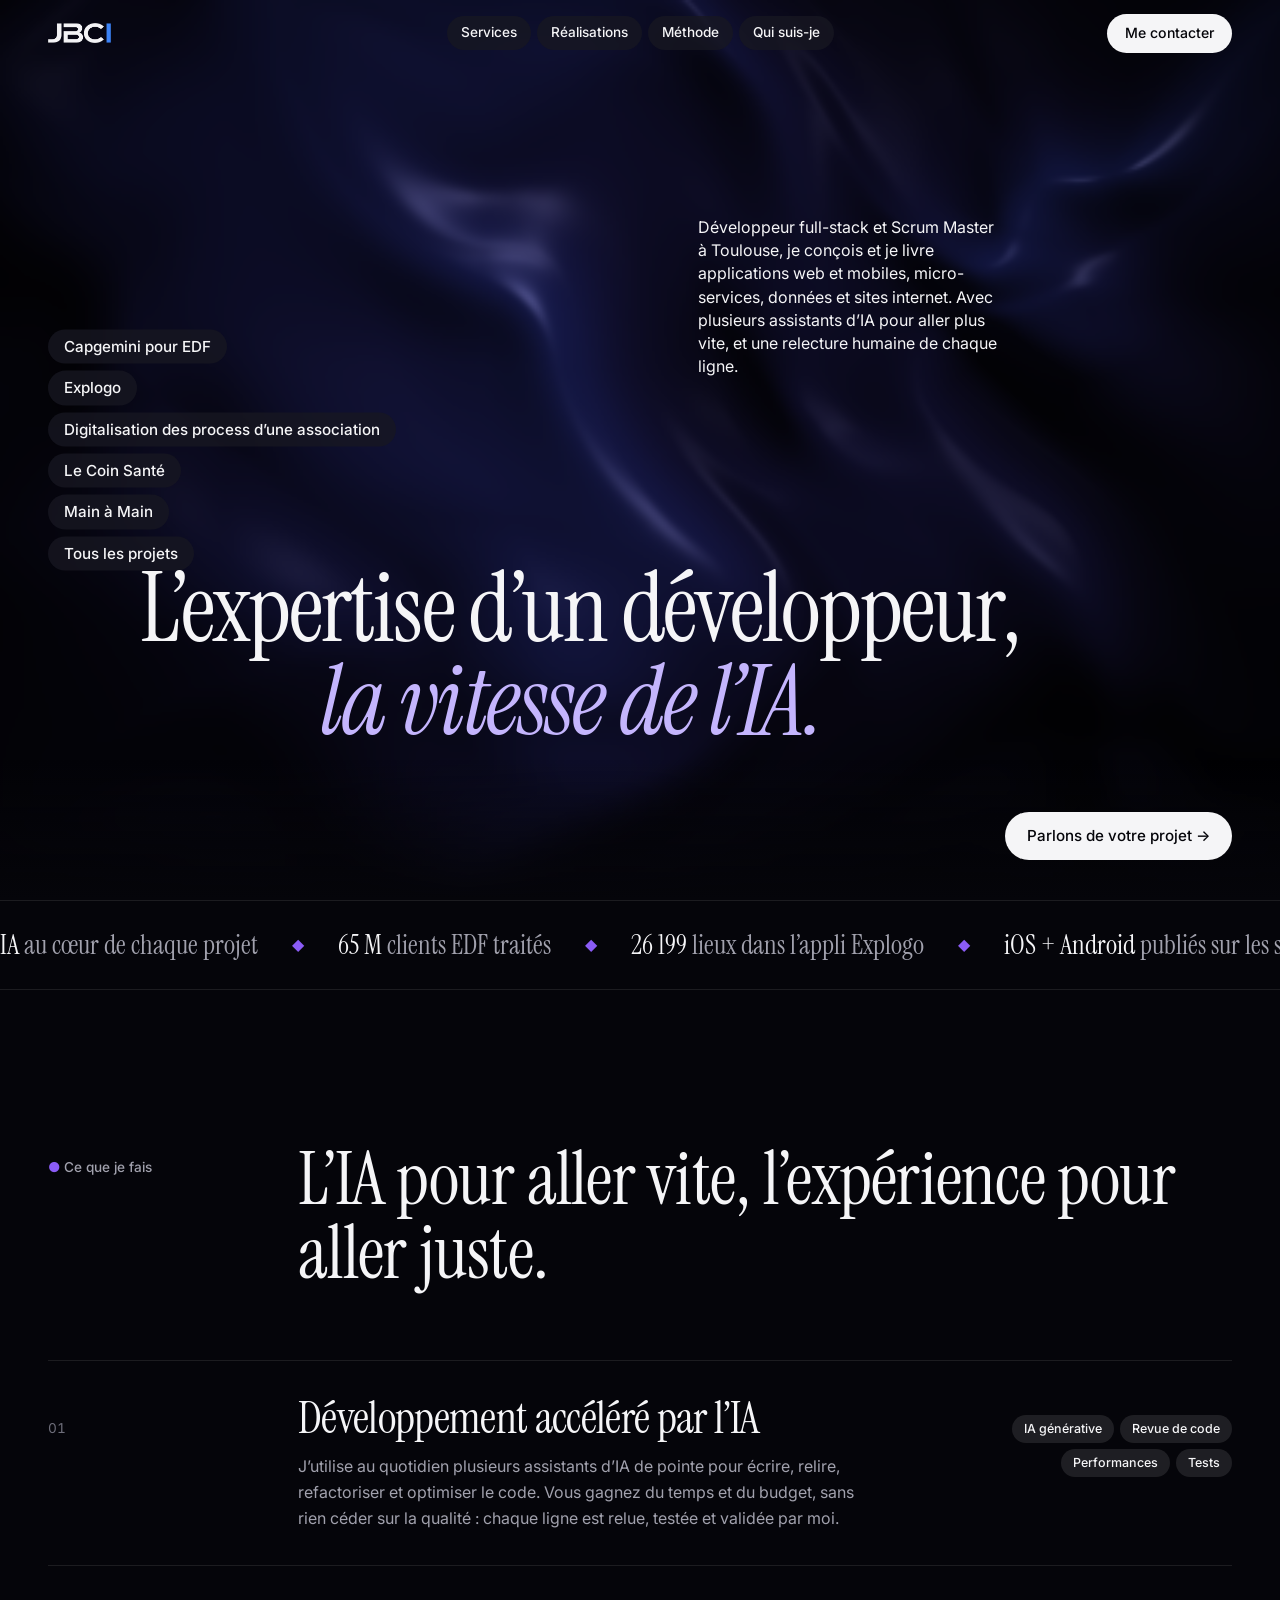
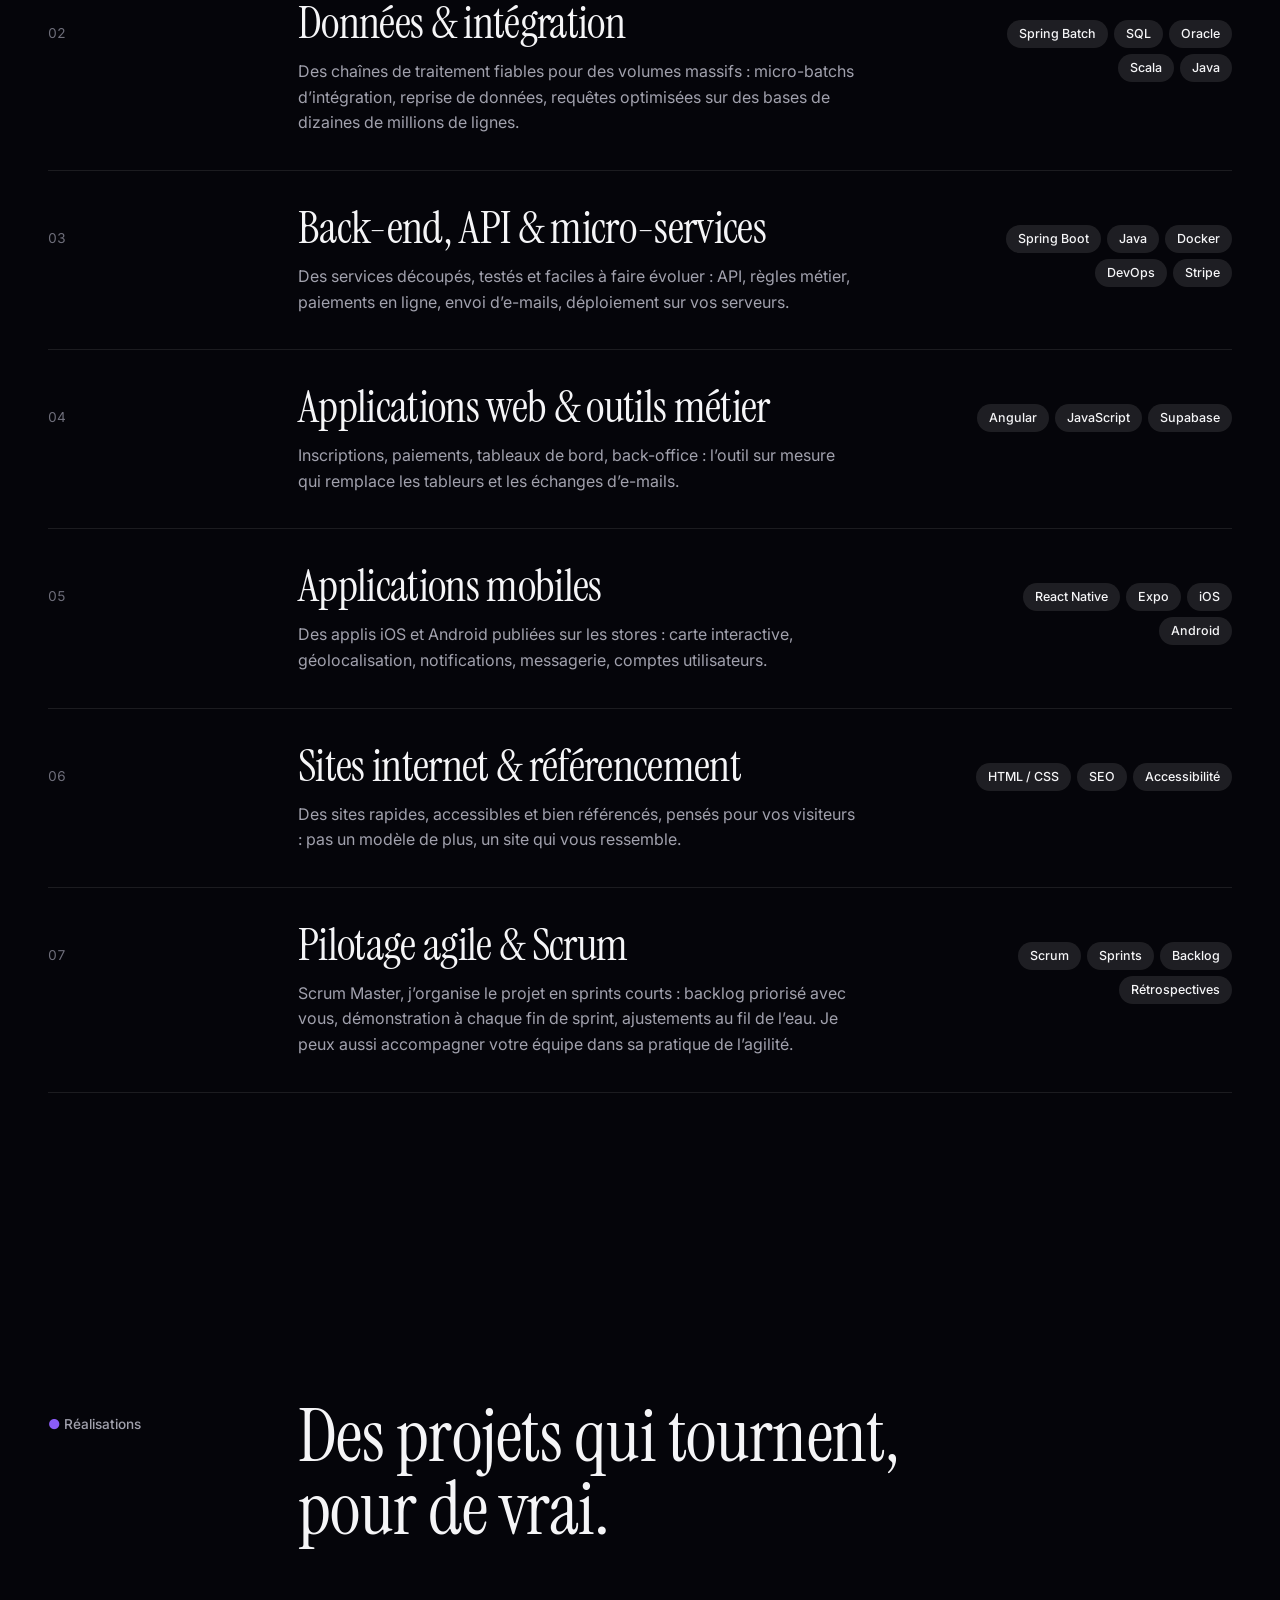
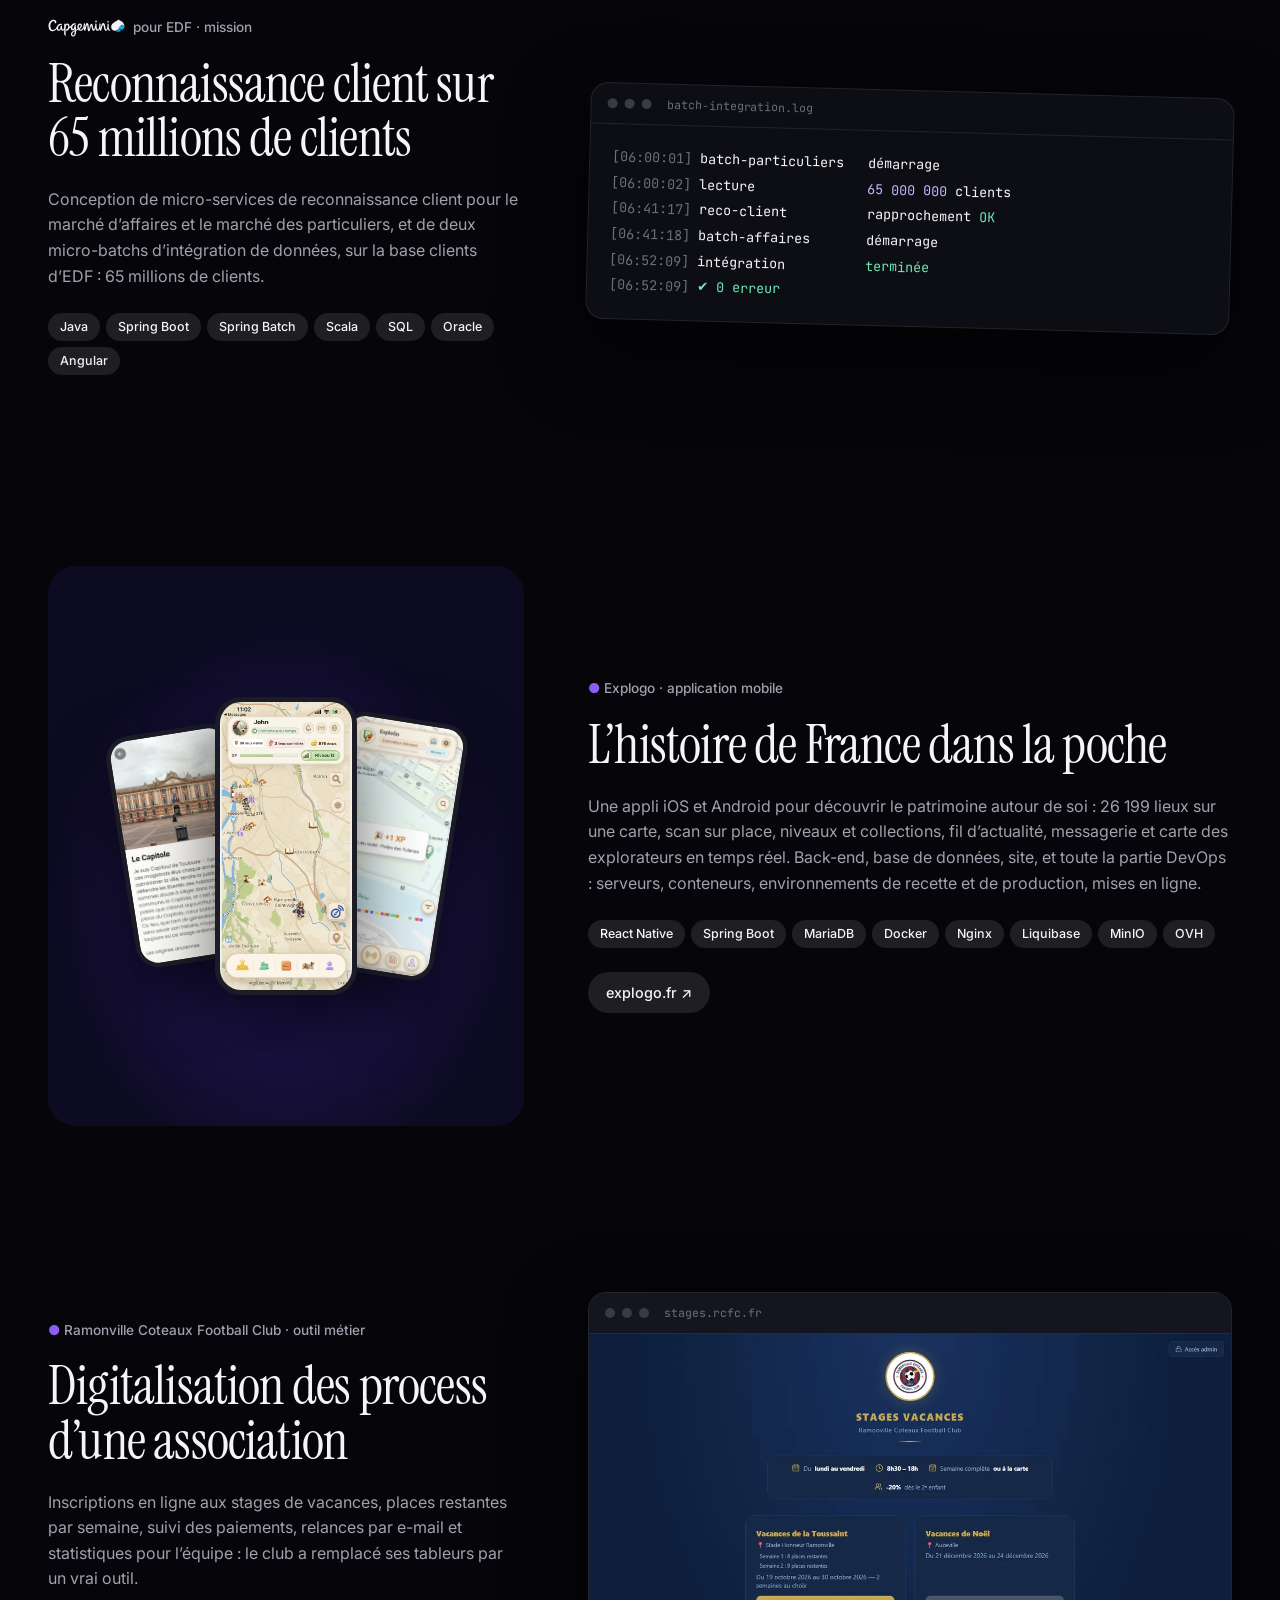
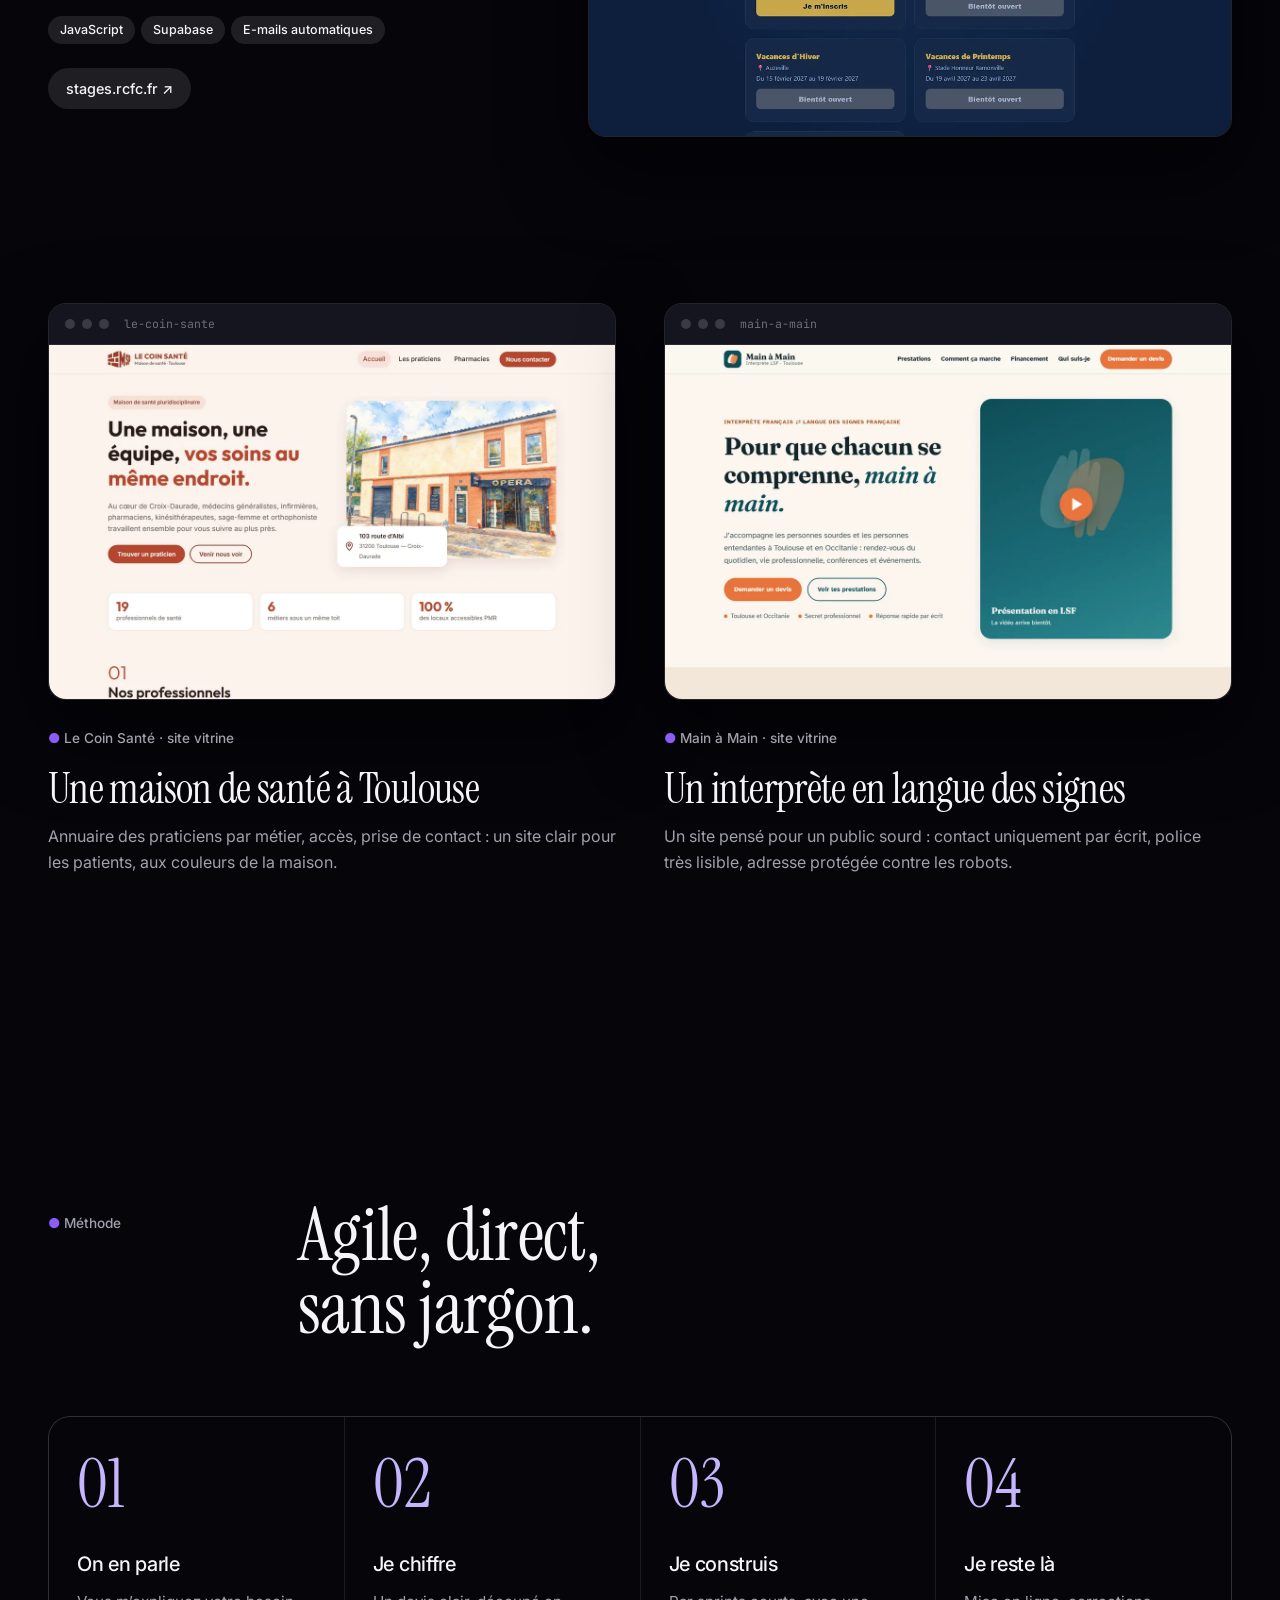
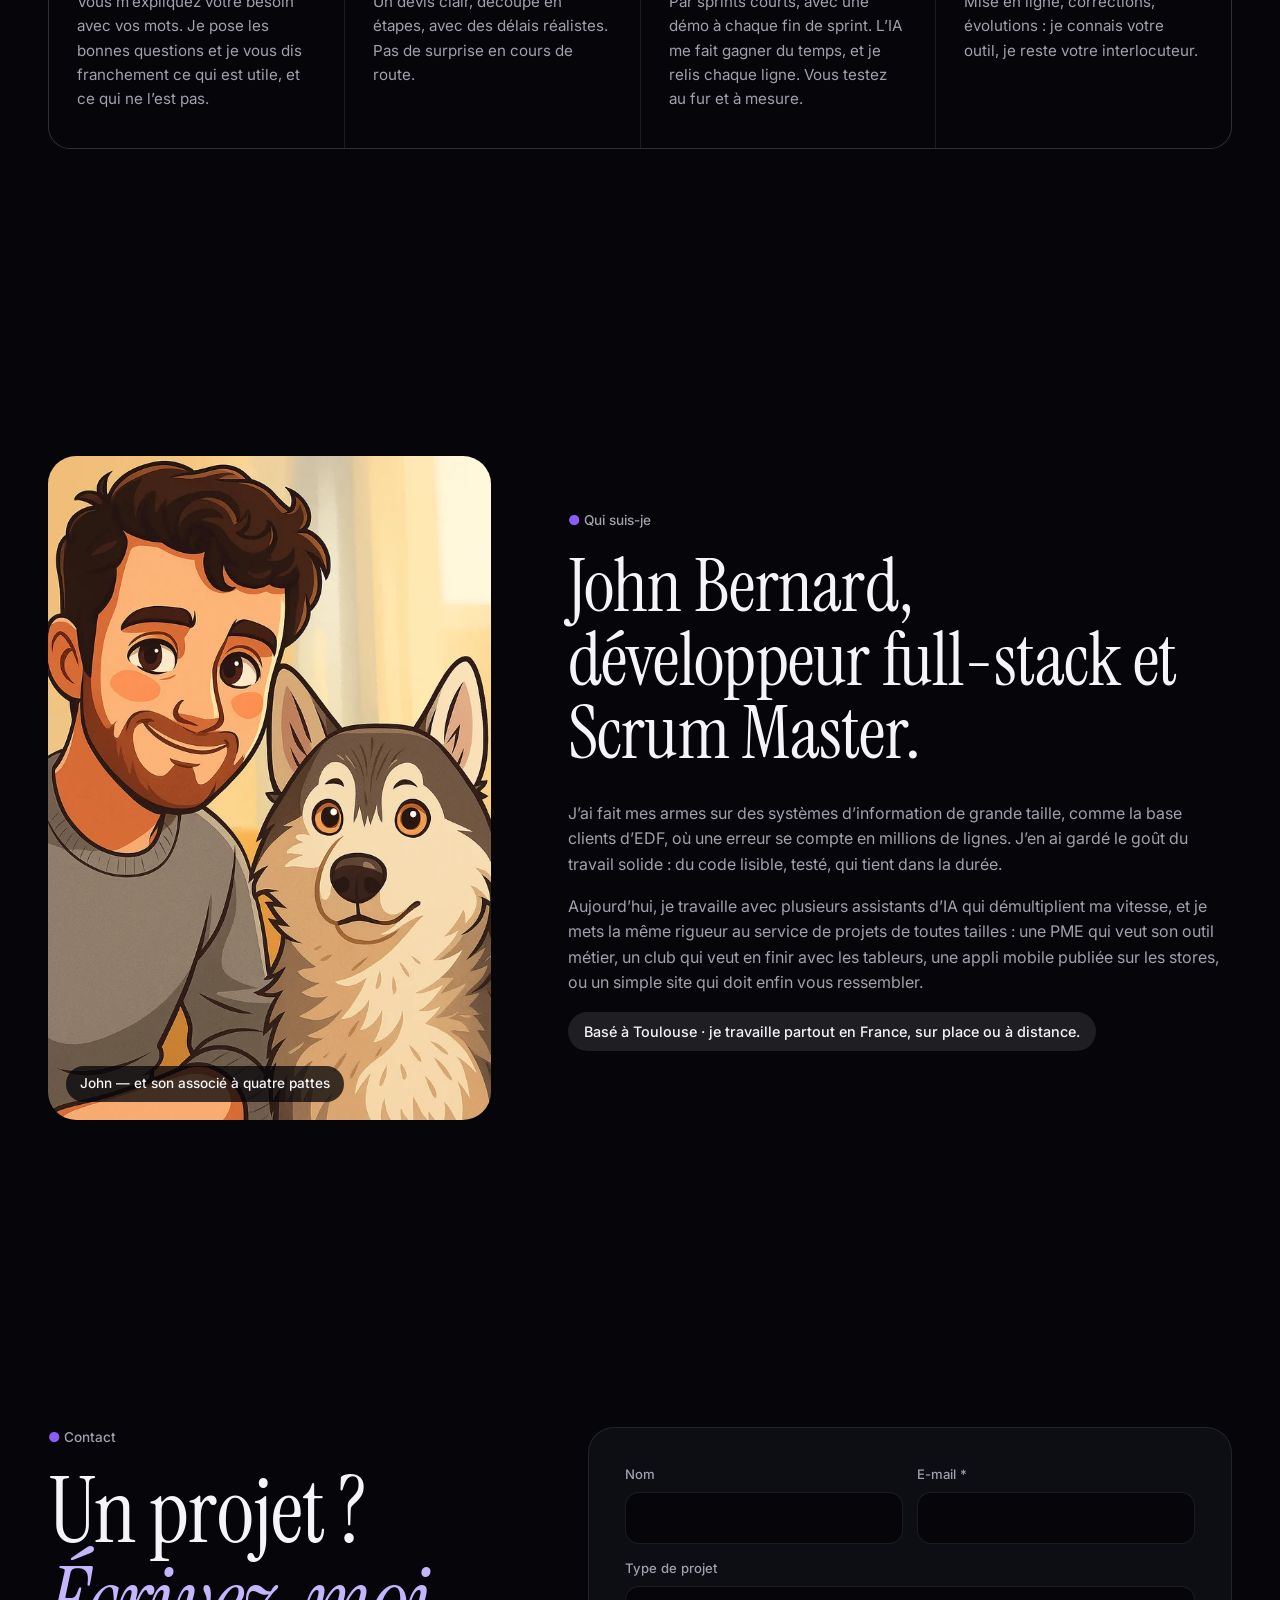
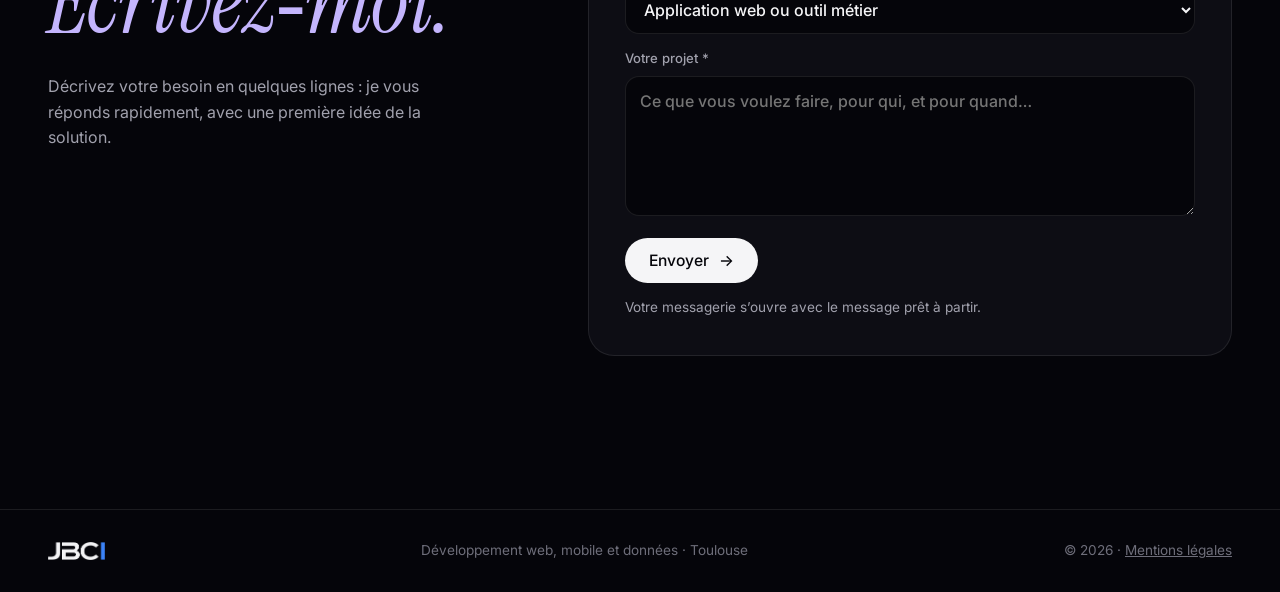
==== commit 9dc09b9b: "Site JBCI : bouton Me contacter a la place de l'heure ; curseur plus vif ; defilement plus fluide (e" ====
--- a/index.html
+++ b/index.html
@@ -33,12 +33,7 @@
     <a href="#methode">Méthode</a>
     <a href="#moi">Qui suis-je</a>
   </nav>
-  <div class="entete-droite">
-    <span class="horloge" id="horloge" aria-label="Heure à Toulouse">TLS --:--</span>
-    <a class="pastille-contact" href="#contact" aria-label="Me contacter">
-      <svg viewBox="0 0 24 24" width="14" height="14" fill="none" stroke="currentColor" stroke-width="2" stroke-linecap="round" stroke-linejoin="round" aria-hidden="true"><rect x="3" y="5" width="18" height="14" rx="2"/><path d="m3 7 9 6 9-6"/></svg>
-    </a>
-  </div>
+  <a class="entete-cta" href="#contact">Me contacter</a>
 </header>
 
 <main id="contenu">
--- a/css/style.css
+++ b/css/style.css
@@ -37,18 +37,16 @@
 /* ── En-tête ─────────────────────────────────────────── */
 .entete {
   position: fixed; inset: 0 0 auto 0; z-index: 50; display: grid; grid-template-columns: 1fr auto 1fr; align-items: center;
-  padding: 14px var(--marge); transition: background .3s, backdrop-filter .3s;
-}
-.entete.defile { background: rgba(5, 5, 10, .55); backdrop-filter: blur(14px); }
+  padding: 14px var(--marge); transition: background .3s;
+}
+.entete.defile { background: rgba(5, 5, 10, .92); }
 .marque { justify-self: start; }
 .marque img { height: 20px; width: auto; }
 .nav { display: flex; gap: 6px; justify-self: center; }
 .nav a { text-decoration: none; font-size: .85rem; font-weight: 500; padding: 6px 14px; border-radius: 999px; background: rgba(24, 24, 34, .78); transition: background .2s; }
 .nav a:hover { background: rgba(255, 255, 255, .2); }
-.entete-droite { justify-self: end; display: flex; align-items: center; gap: 14px; font-size: .85rem; font-weight: 500; }
-.horloge { font-variant-numeric: tabular-nums; }
-.pastille-contact { display: grid; place-items: center; width: 30px; height: 30px; border-radius: 50%; background: rgba(24, 24, 34, .78); transition: background .2s; }
-.pastille-contact:hover { background: var(--violet); }
+.entete-cta { justify-self: end; text-decoration: none; font-size: .88rem; font-weight: 500; padding: 8px 18px; border-radius: 999px; background: var(--blanc); color: var(--noir); transition: background .2s, transform .2s; }
+.entete-cta:hover { background: var(--violet-clair); transform: translateY(-1px); }
 
 /* ── Hero ────────────────────────────────────────────── */
 .hero { position: relative; height: 100svh; min-height: 620px; overflow: hidden; isolation: isolate;
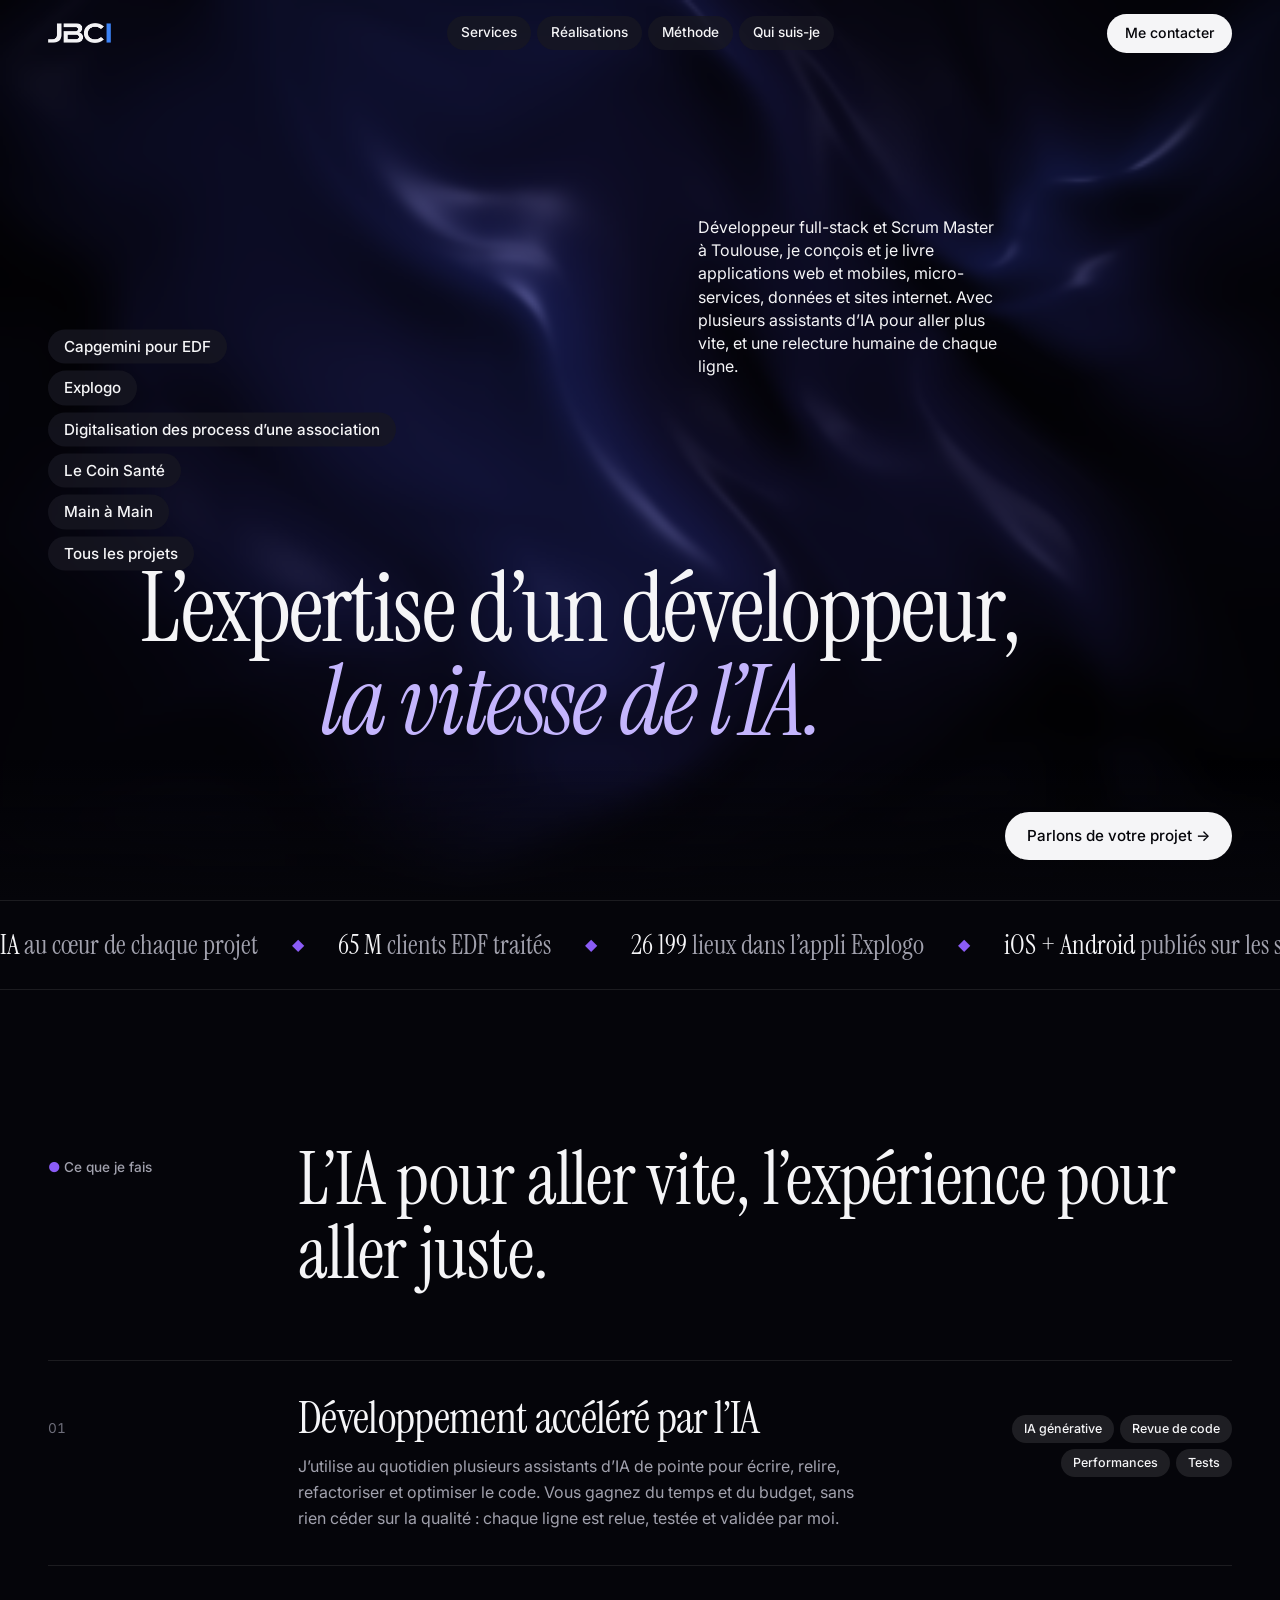
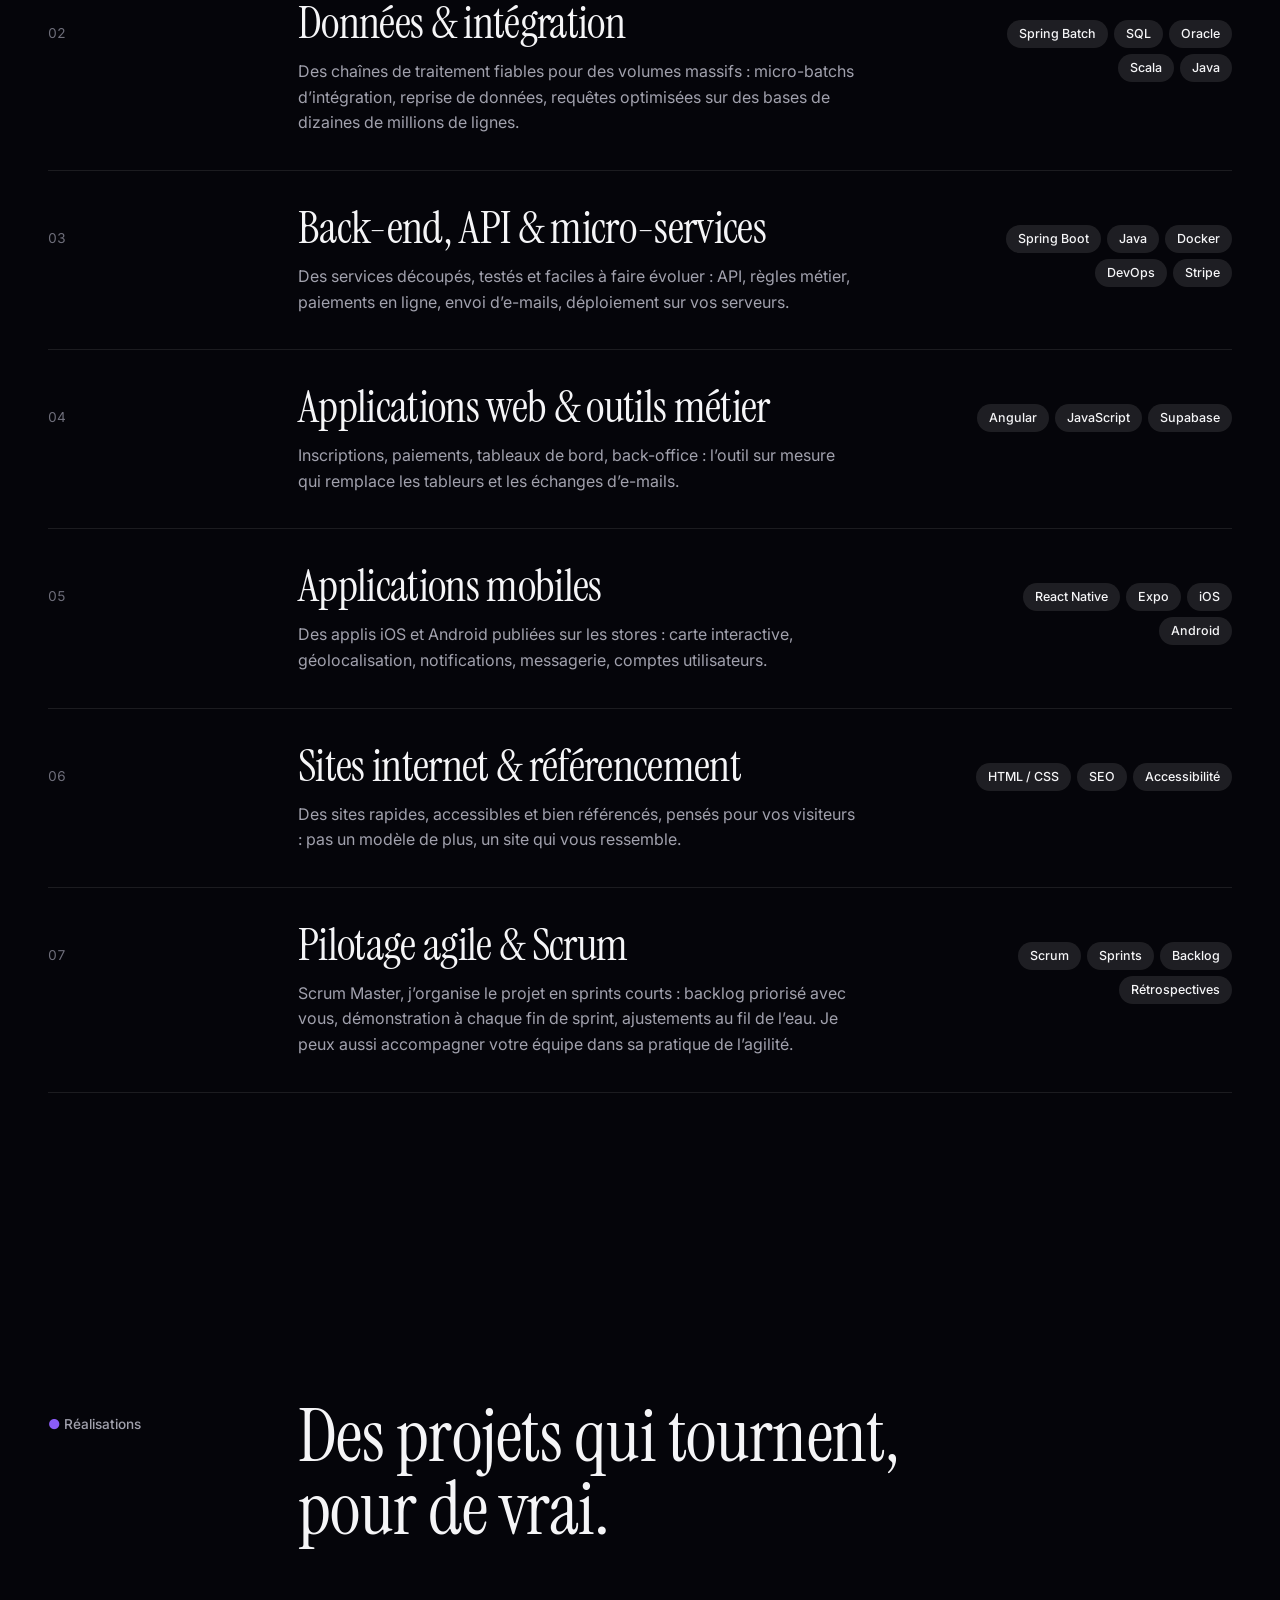
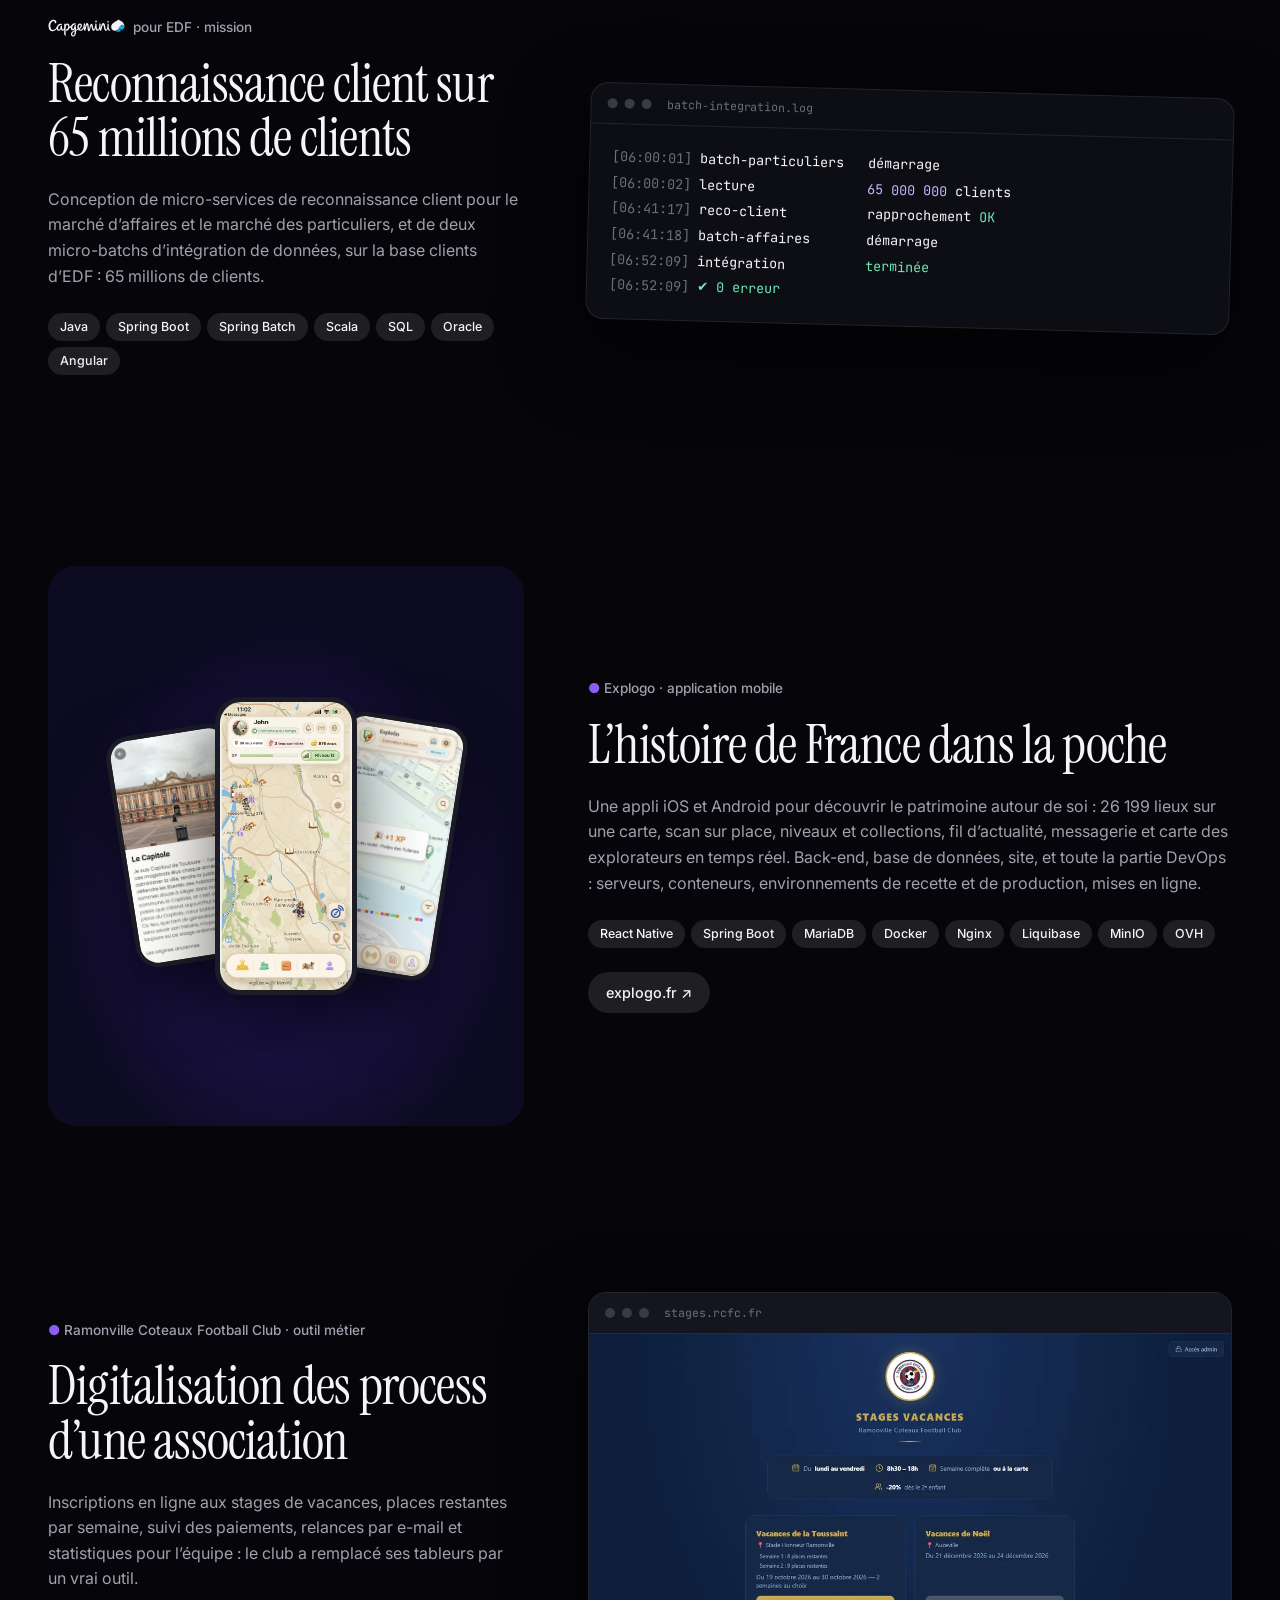
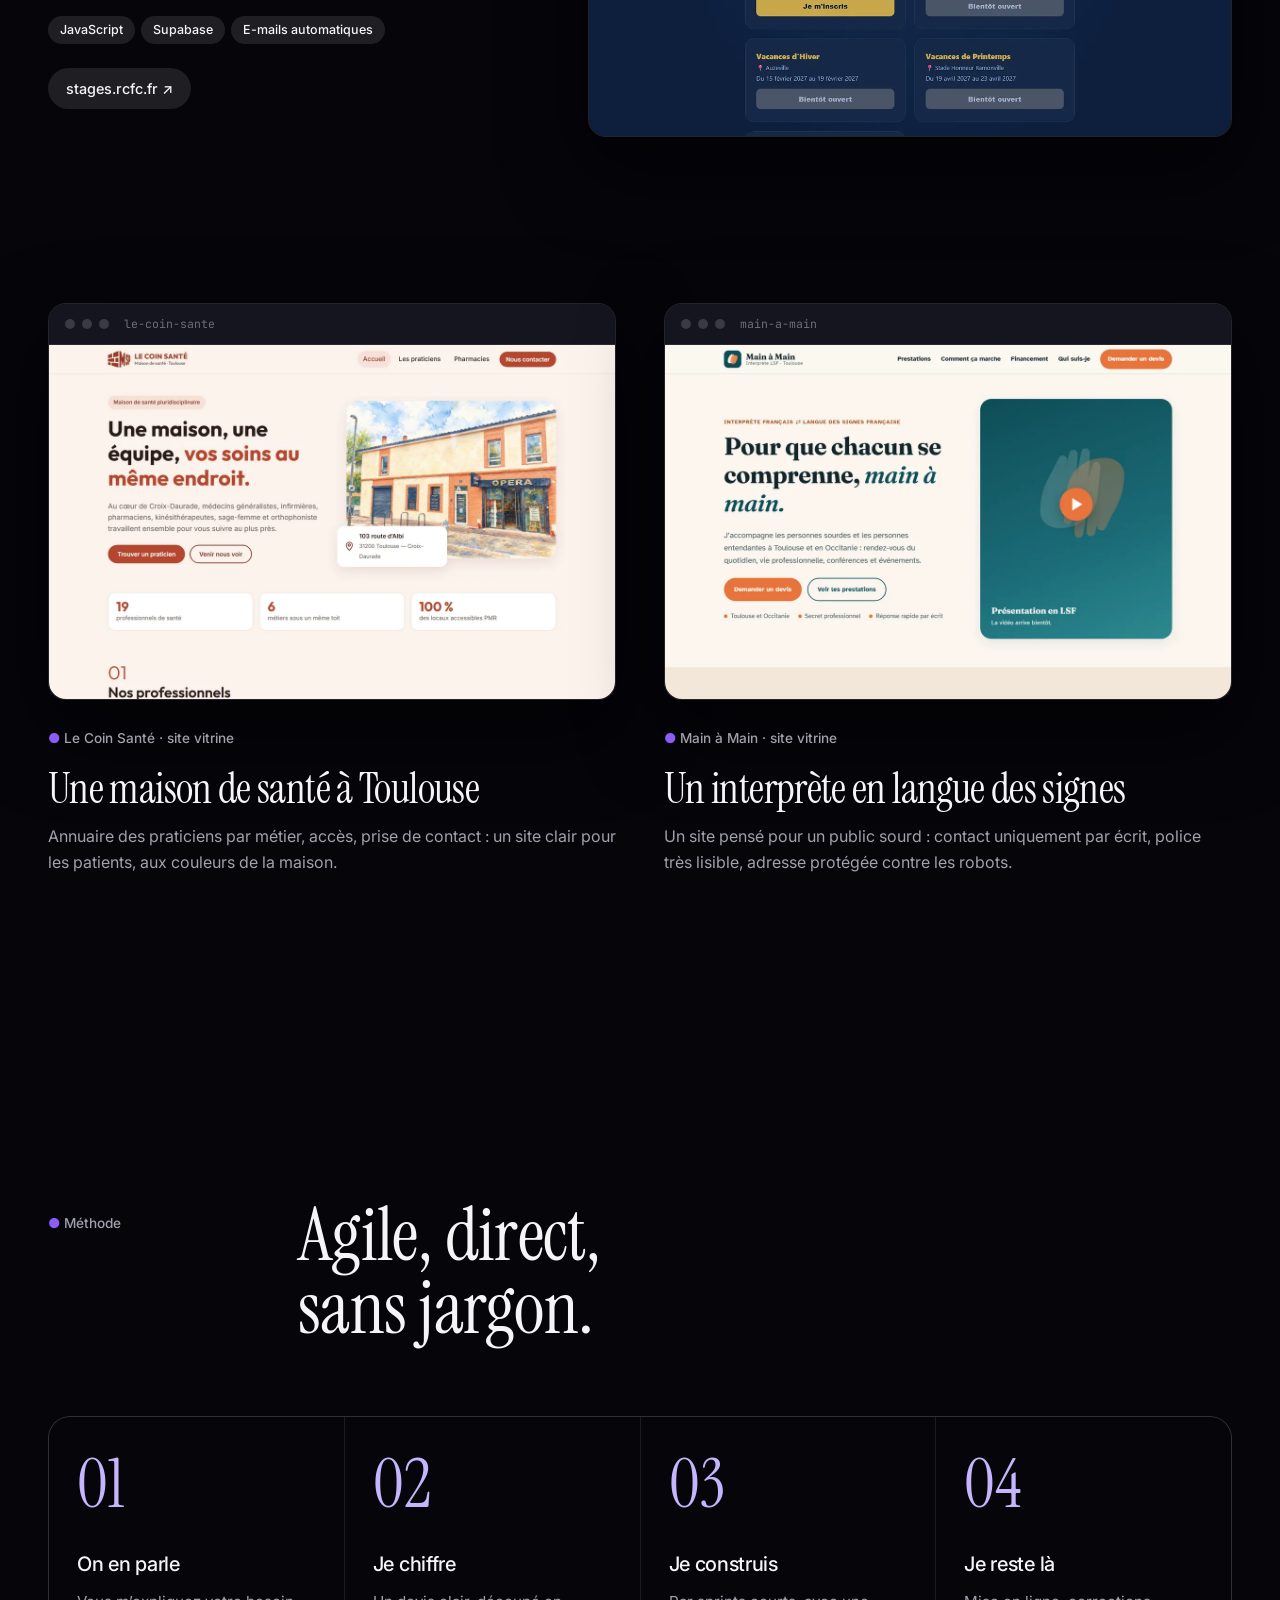
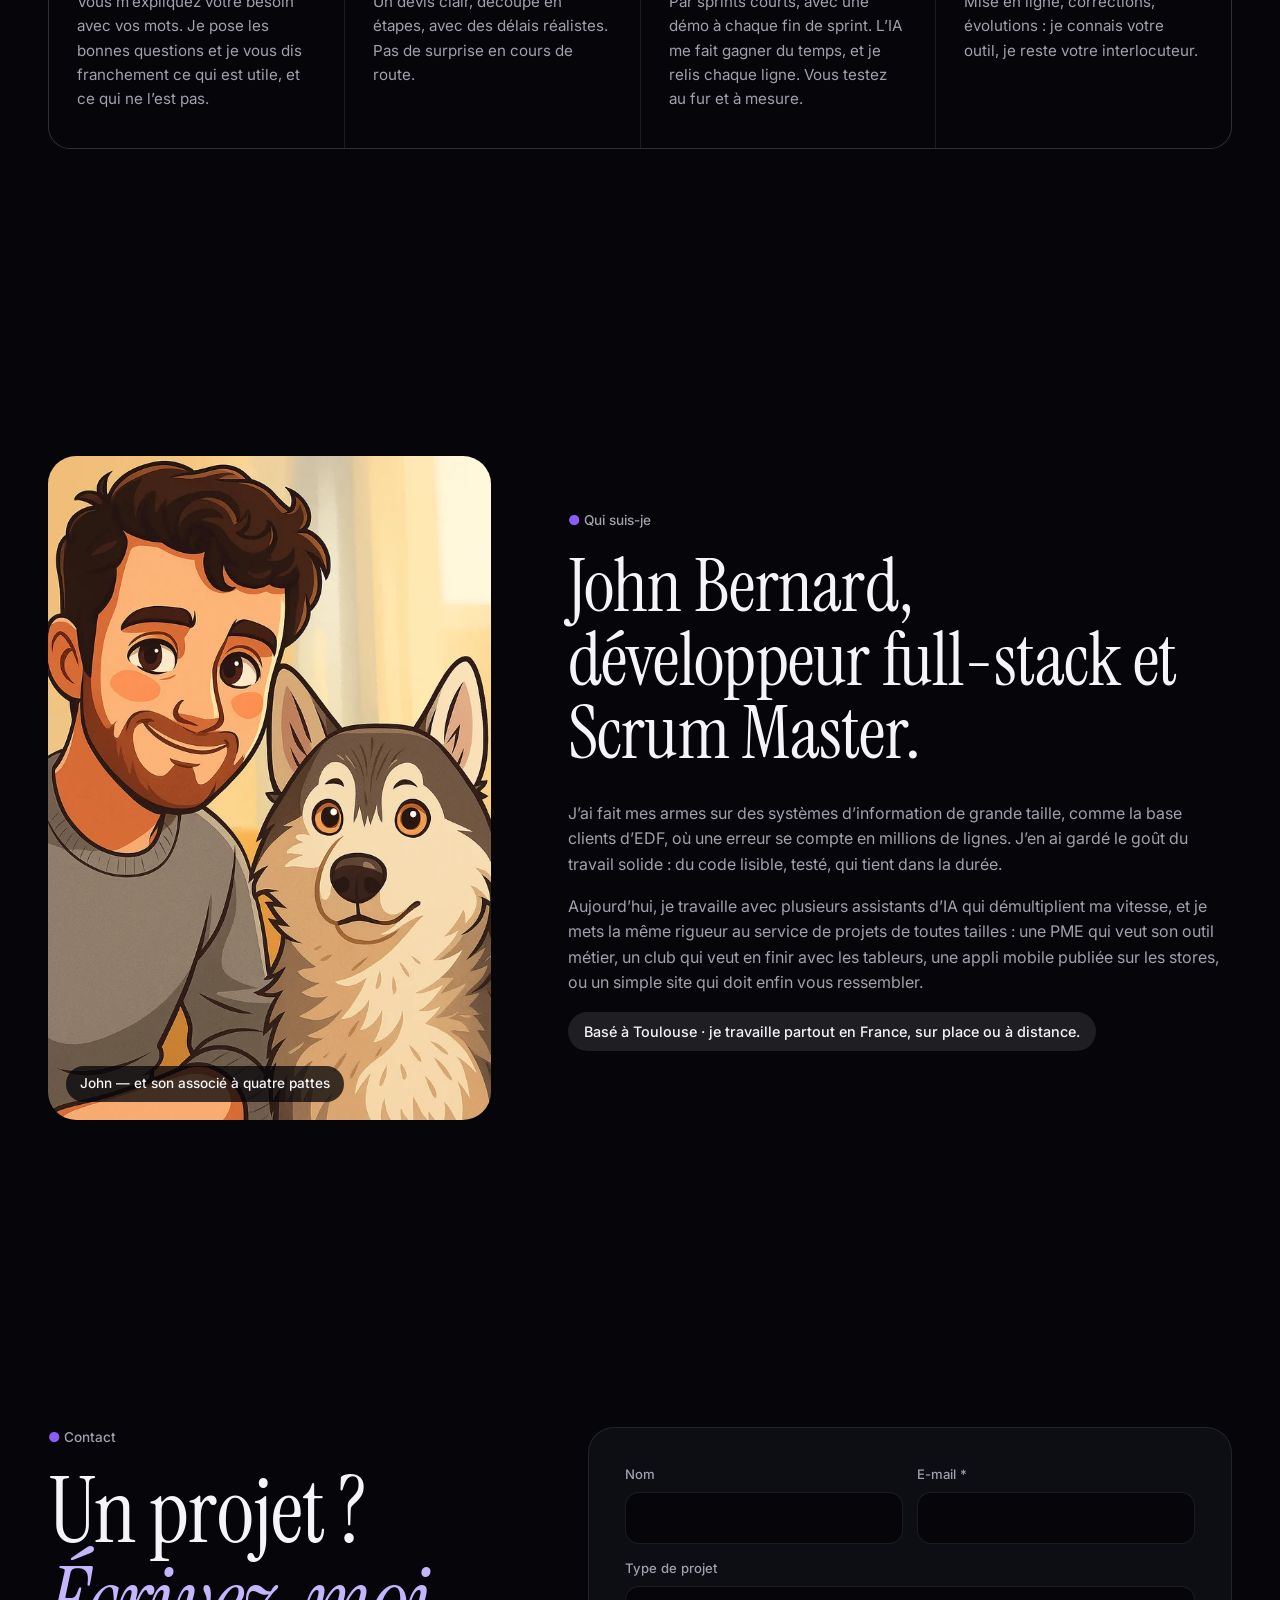
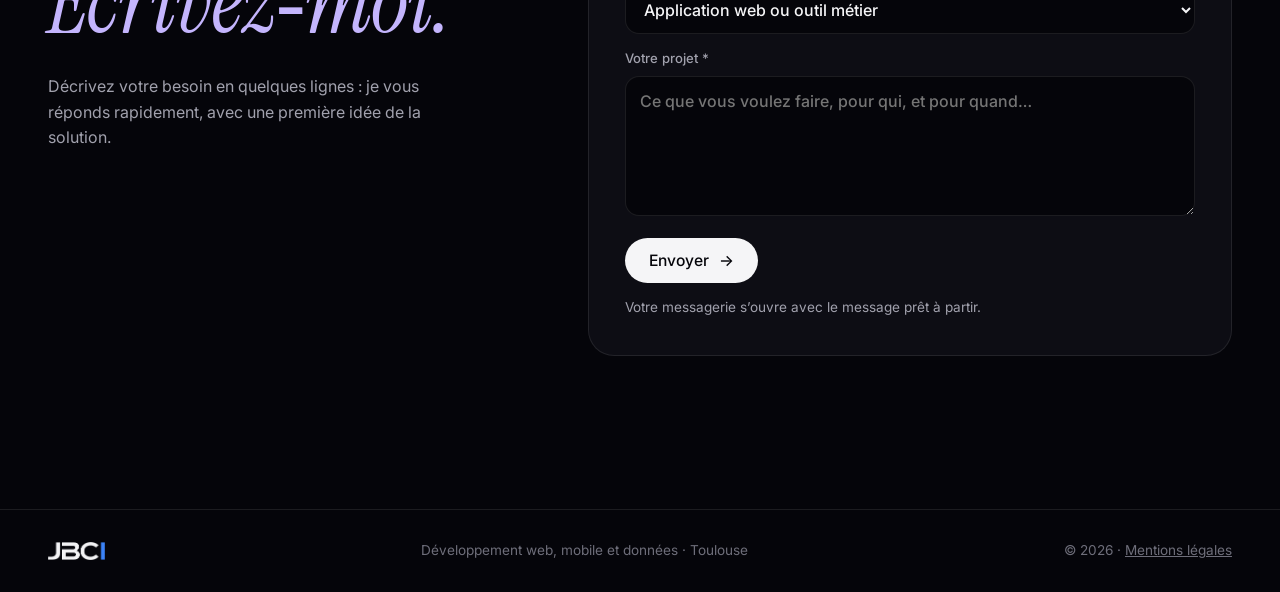
==== commit f3cf1bac: "Curseur : disque « Voir le site » seulement sur les projets en ligne, qui deviennent cliquables (exp" ====
--- a/index.html
+++ b/index.html
@@ -171,11 +171,11 @@
         <ul class="puces"><li>React Native</li><li>Spring Boot</li><li>MariaDB</li><li>Docker</li><li>Nginx</li><li>Liquibase</li><li>MinIO</li><li>OVH</li></ul>
         <a class="lien" href="https://explogo.fr" target="_blank" rel="noopener">explogo.fr ↗</a>
       </div>
-      <div class="projet-visuel telephones">
+      <a class="projet-visuel telephones" href="https://explogo.fr" target="_blank" rel="noopener" data-curseur="Voir le site" aria-label="Ouvrir explogo.fr">
         <img src="assets/projets/explogo-fiche-infos.webp" alt="Fiche d’un lieu dans l’appli Explogo" width="480" height="922" loading="lazy">
         <img src="assets/projets/explogo-accueil.webp" alt="Carte de l’appli Explogo avec les lieux autour de Toulouse" width="480" height="1041" loading="lazy">
         <img src="assets/projets/explogo-scan.webp" alt="Scan d’un lieu dans l’appli Explogo" width="480" height="1025" loading="lazy">
-      </div>
+      </a>
     </article>
 
     <article class="projet apparait" id="rcfc">
@@ -186,10 +186,10 @@
         <ul class="puces"><li>JavaScript</li><li>Supabase</li><li>E-mails automatiques</li></ul>
         <a class="lien" href="https://stages.rcfc.fr" target="_blank" rel="noopener">stages.rcfc.fr ↗</a>
       </div>
-      <figure class="projet-visuel navigateur">
+      <a class="projet-visuel navigateur" href="https://stages.rcfc.fr" target="_blank" rel="noopener" data-curseur="Voir le site" aria-label="Ouvrir stages.rcfc.fr">
         <div class="nav-barre"><i></i><i></i><i></i><span>stages.rcfc.fr</span></div>
         <img src="assets/projets/rcfc.webp" alt="Page d’accueil des stages vacances du Ramonville Coteaux Football Club" width="1200" height="750" loading="lazy">
-      </figure>
+      </a>
     </article>
 
     <div class="duo" id="vitrines">
--- a/css/style.css
+++ b/css/style.css
@@ -125,7 +125,8 @@
 .lien { display: inline-flex; gap: 8px; text-decoration: none; font-size: .9rem; font-weight: 500; padding: 9px 18px; border-radius: 999px; background: var(--pastille); transition: background .2s; }
 .lien:hover { background: var(--blanc); color: var(--noir); }
 
-.projet-visuel { position: relative; }
+.projet-visuel { position: relative; display: block; text-decoration: none; }
+a.navigateur { display: block; }
 .terminal { transform: rotate(1.5deg); }
 .telephones { display: flex; justify-content: center; align-items: center; min-height: 560px; border-radius: 28px; overflow: hidden;
   background: radial-gradient(70% 70% at 50% 60%, #2A1B6B, #0D0B22 70%); }
@@ -237,6 +238,6 @@
 .curseur-perso span { opacity: 0; transform: scale(.6); transition: opacity .2s, transform .3s cubic-bezier(.22, 1, .36, 1); white-space: nowrap; }
 .curseur-perso.visible { opacity: 1; }
 .curseur-perso.focus { width: 34px; height: 34px; margin: -17px 0 0 -17px; background: rgba(139, 92, 246, .22); border-color: var(--violet); }
-.curseur-perso.grand { width: 96px; height: 96px; margin: -48px 0 0 -48px; background: var(--blanc); border-color: transparent; }
+.curseur-perso.grand { width: 110px; height: 110px; margin: -55px 0 0 -55px; background: var(--blanc); border-color: transparent; }
 .curseur-perso.grand span { opacity: 1; transform: none; }
 .curseur-perso.texte { opacity: 0; }
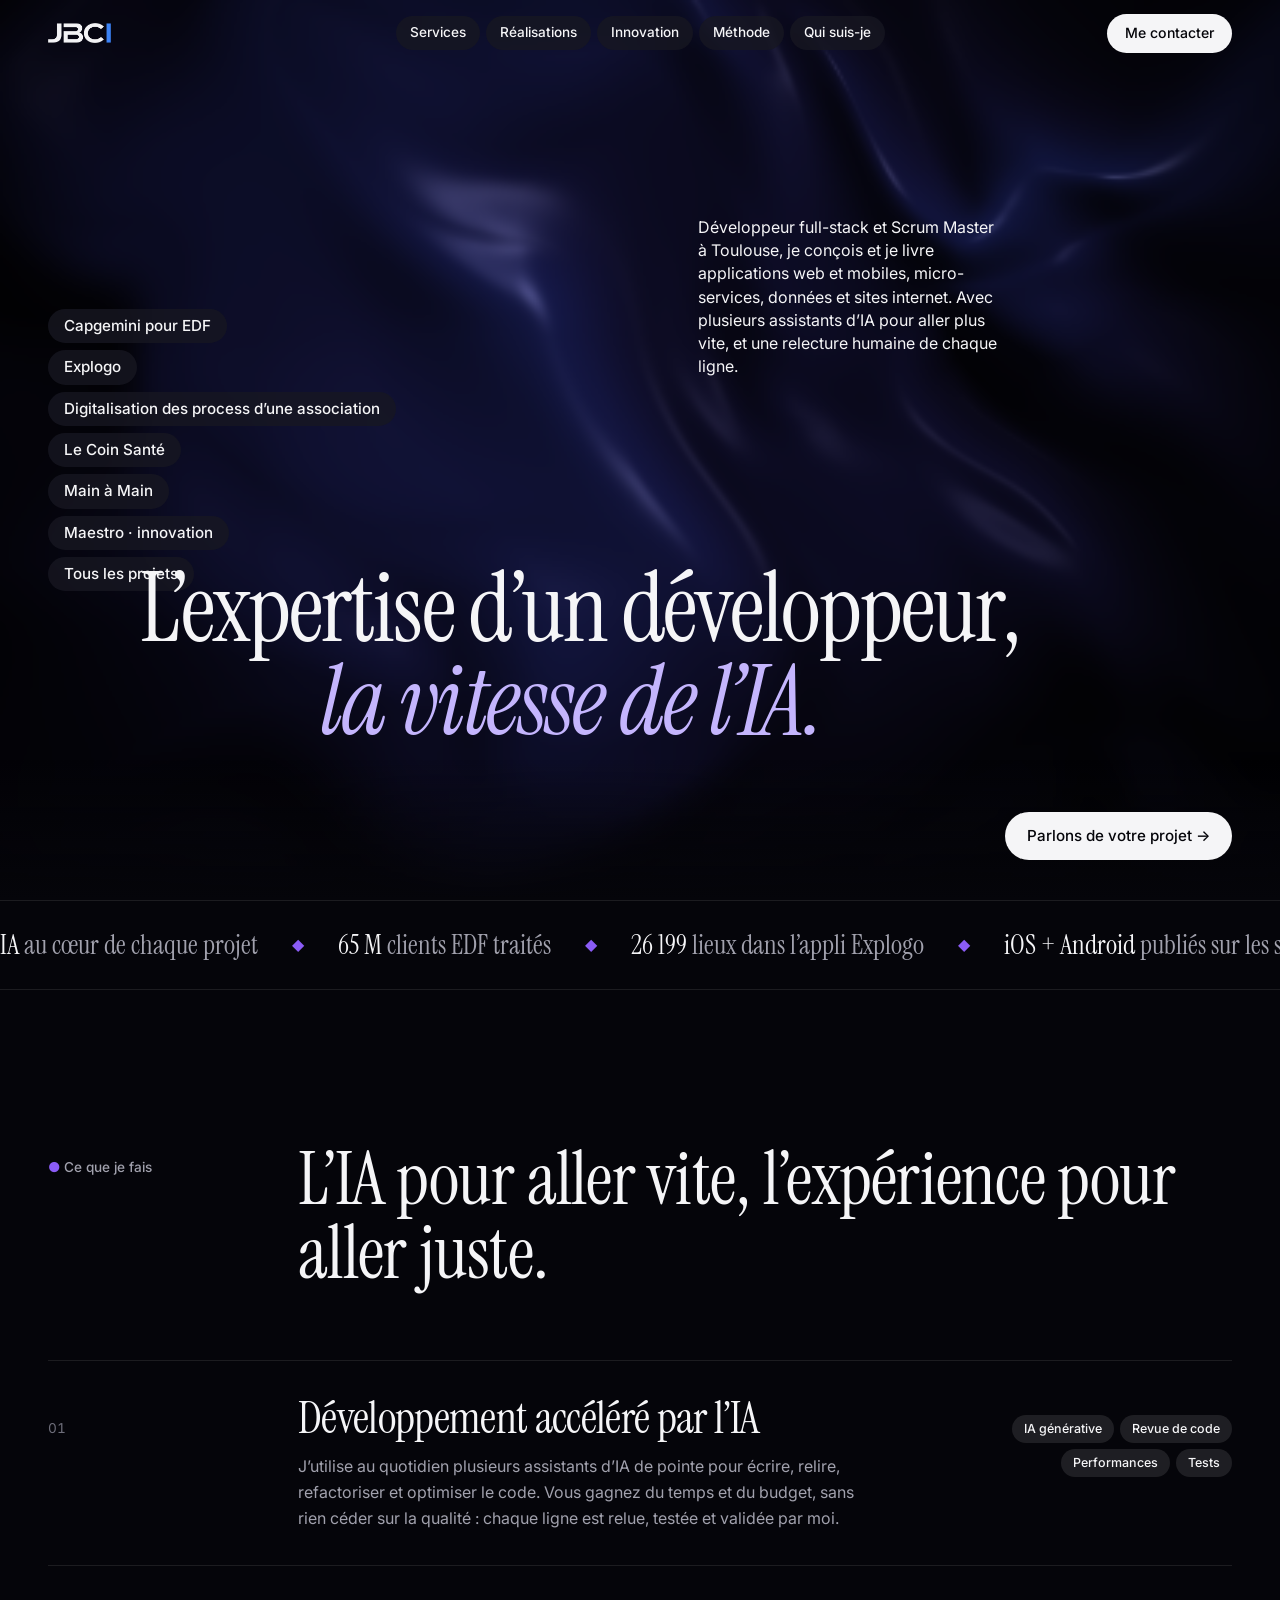
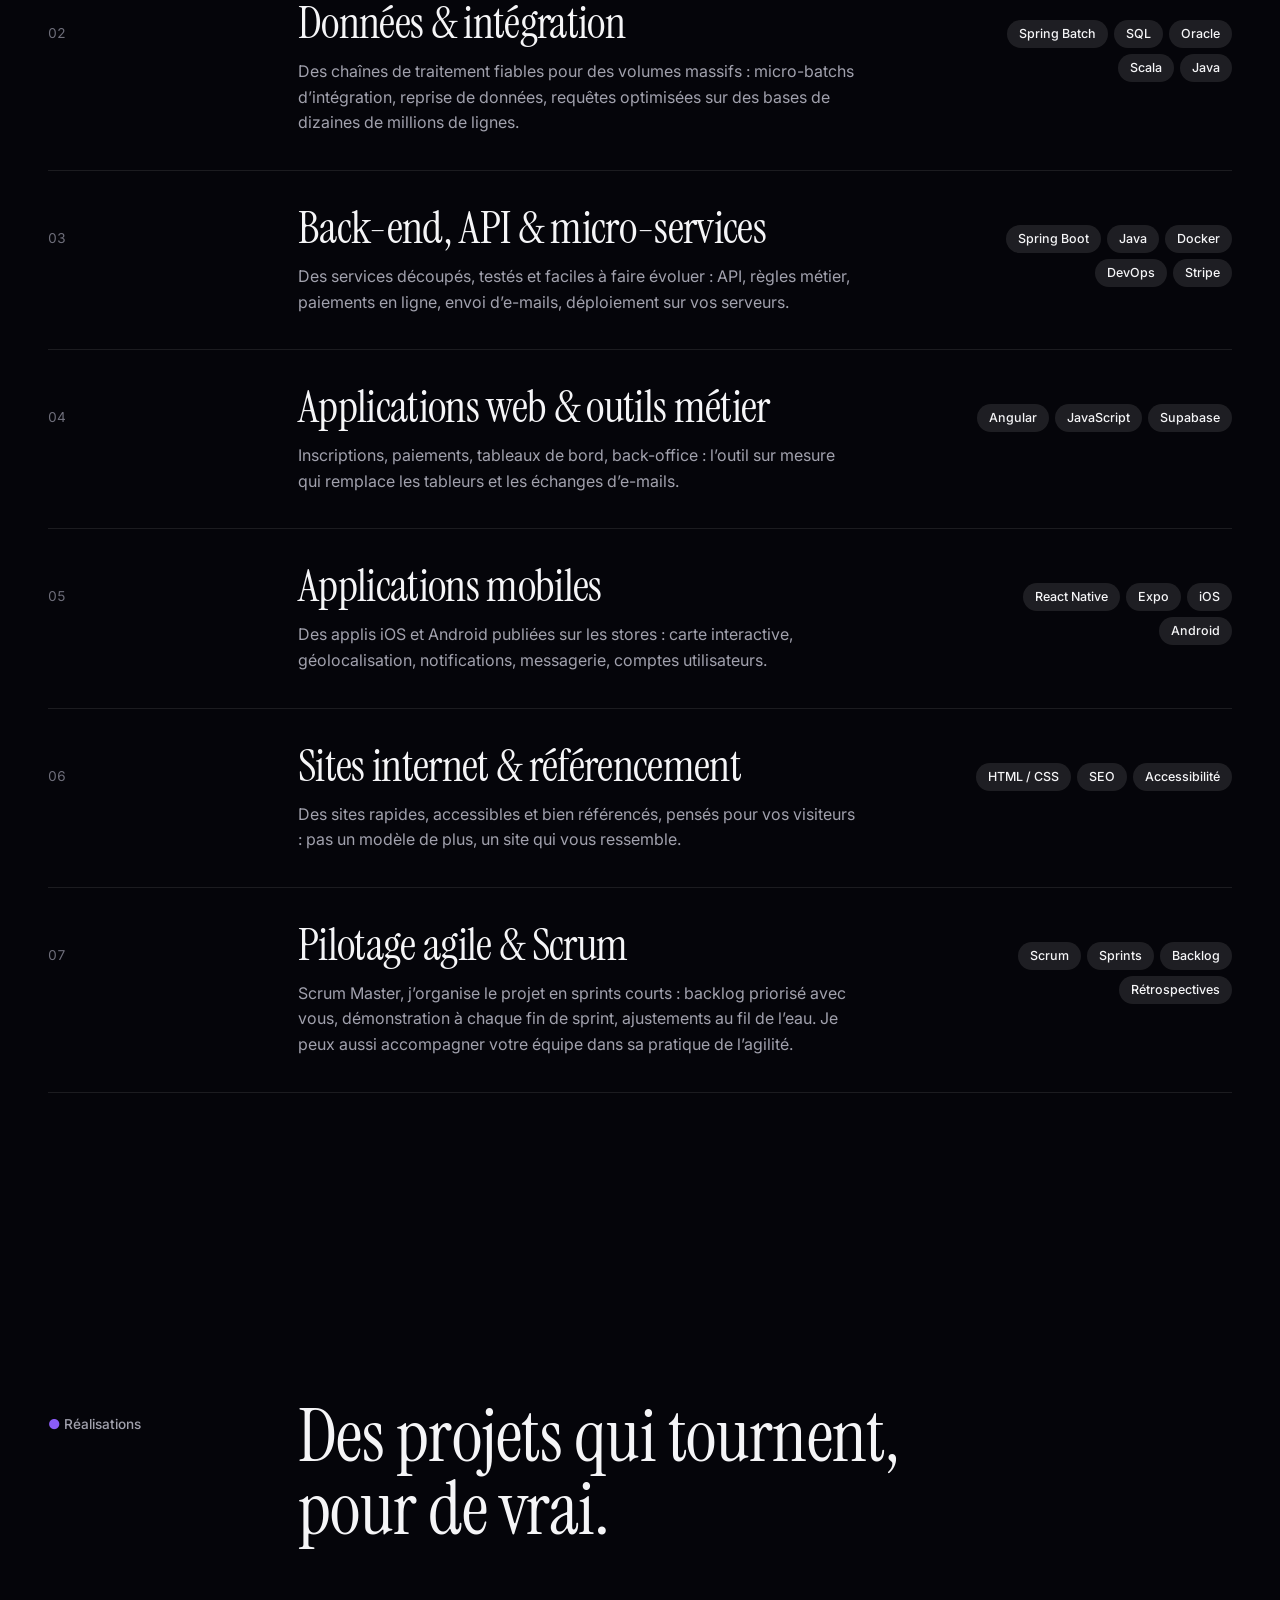
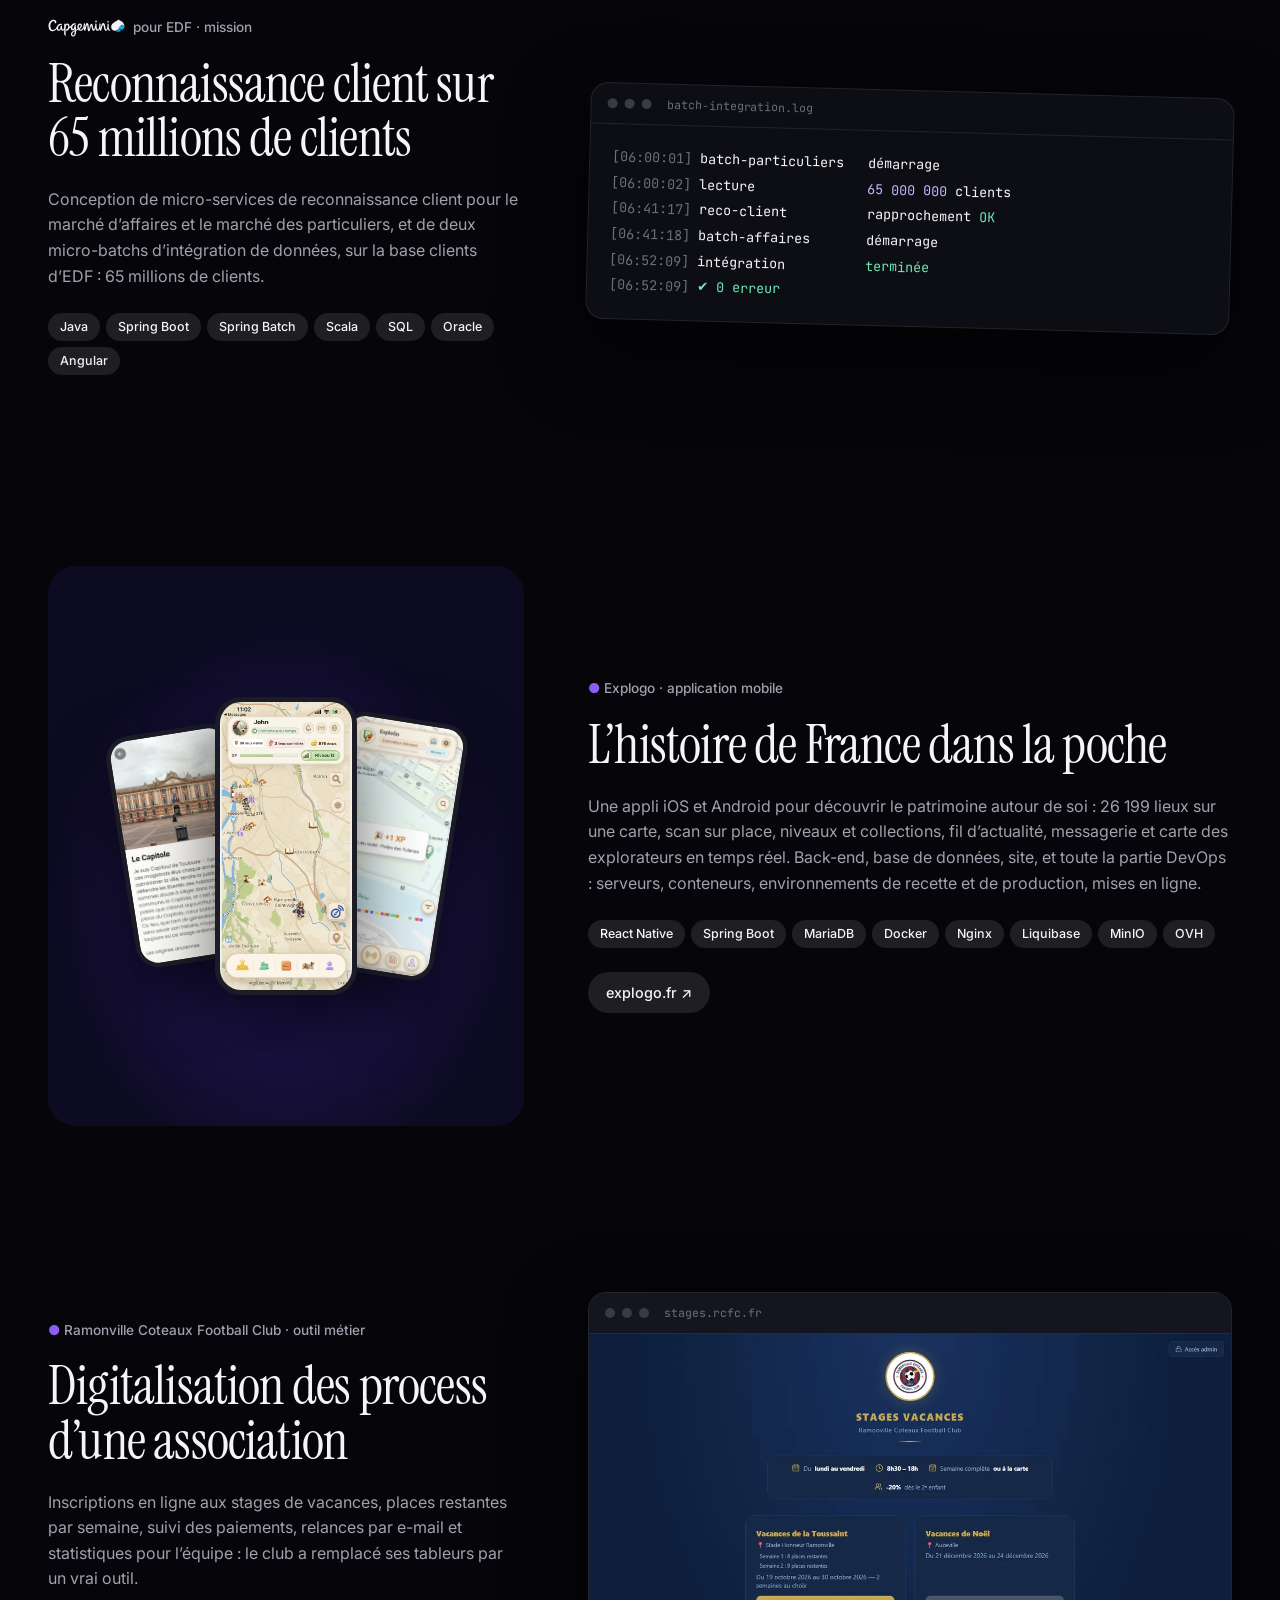
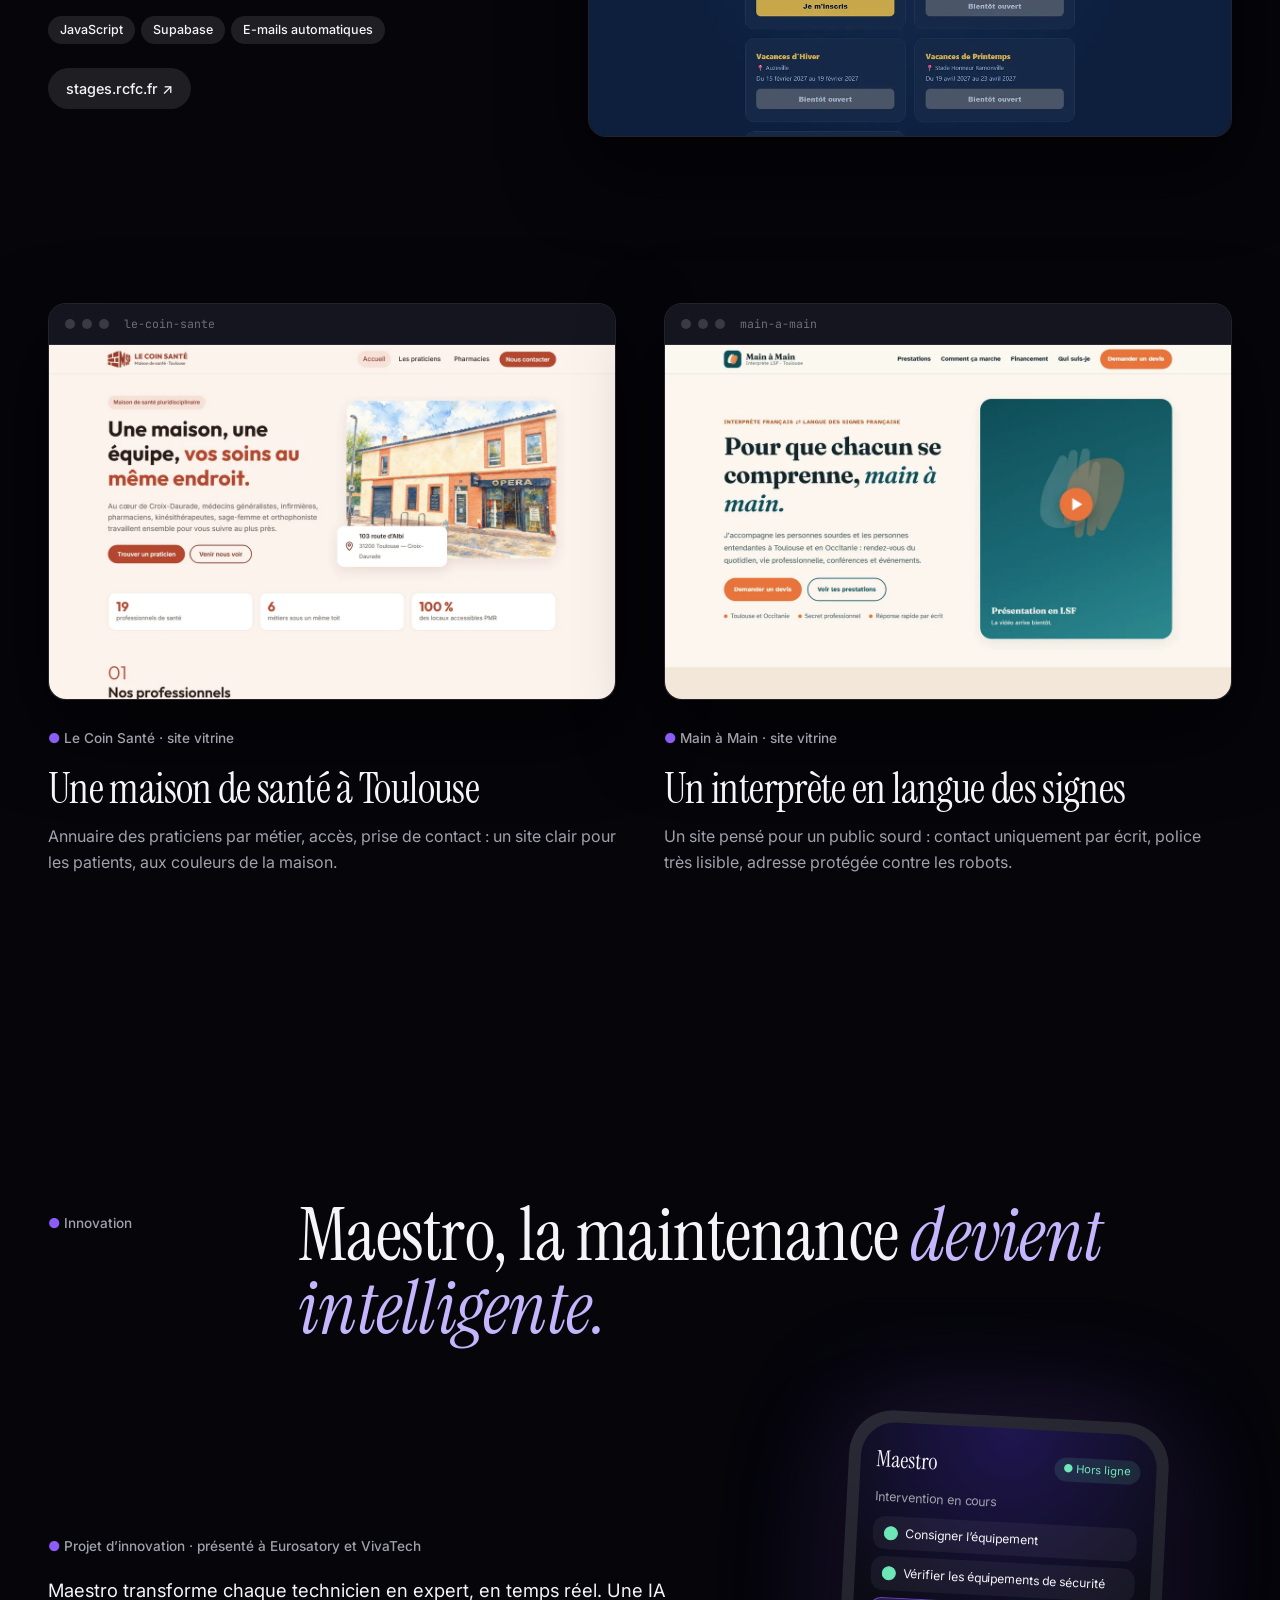
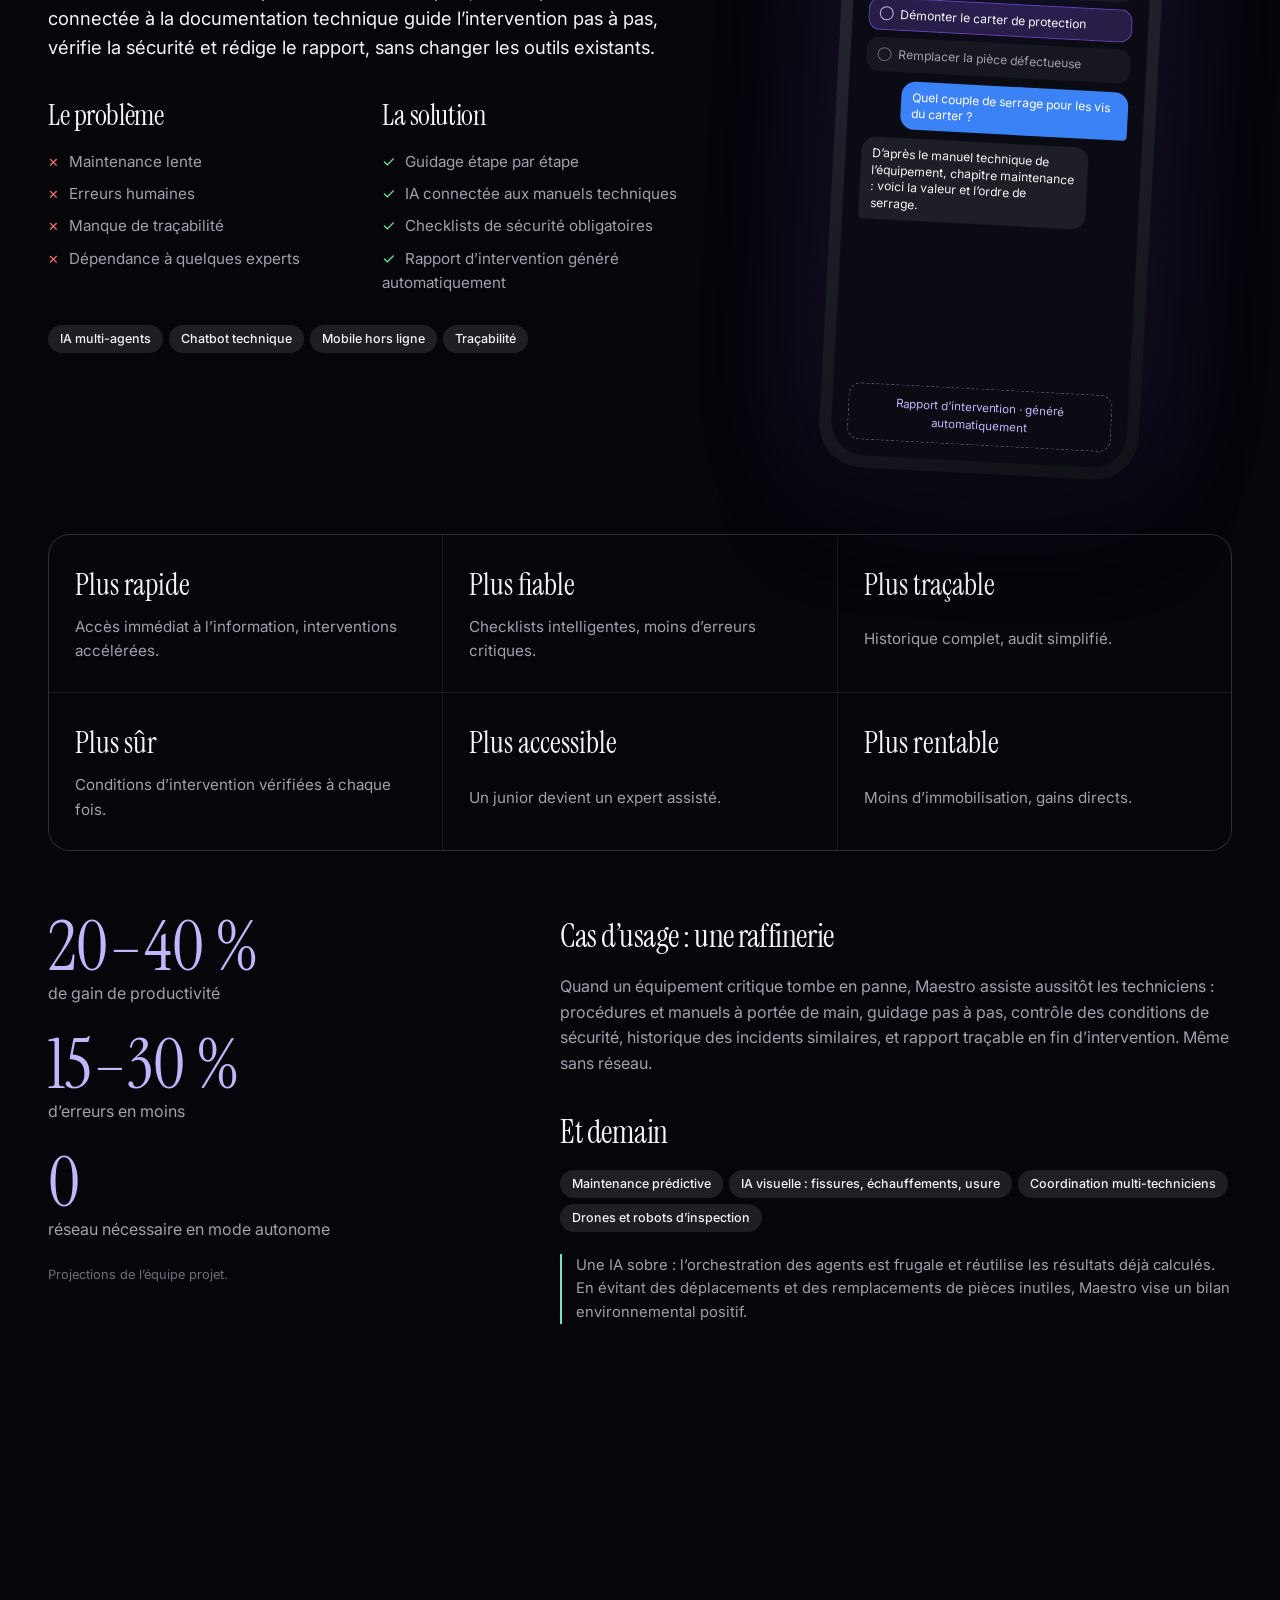
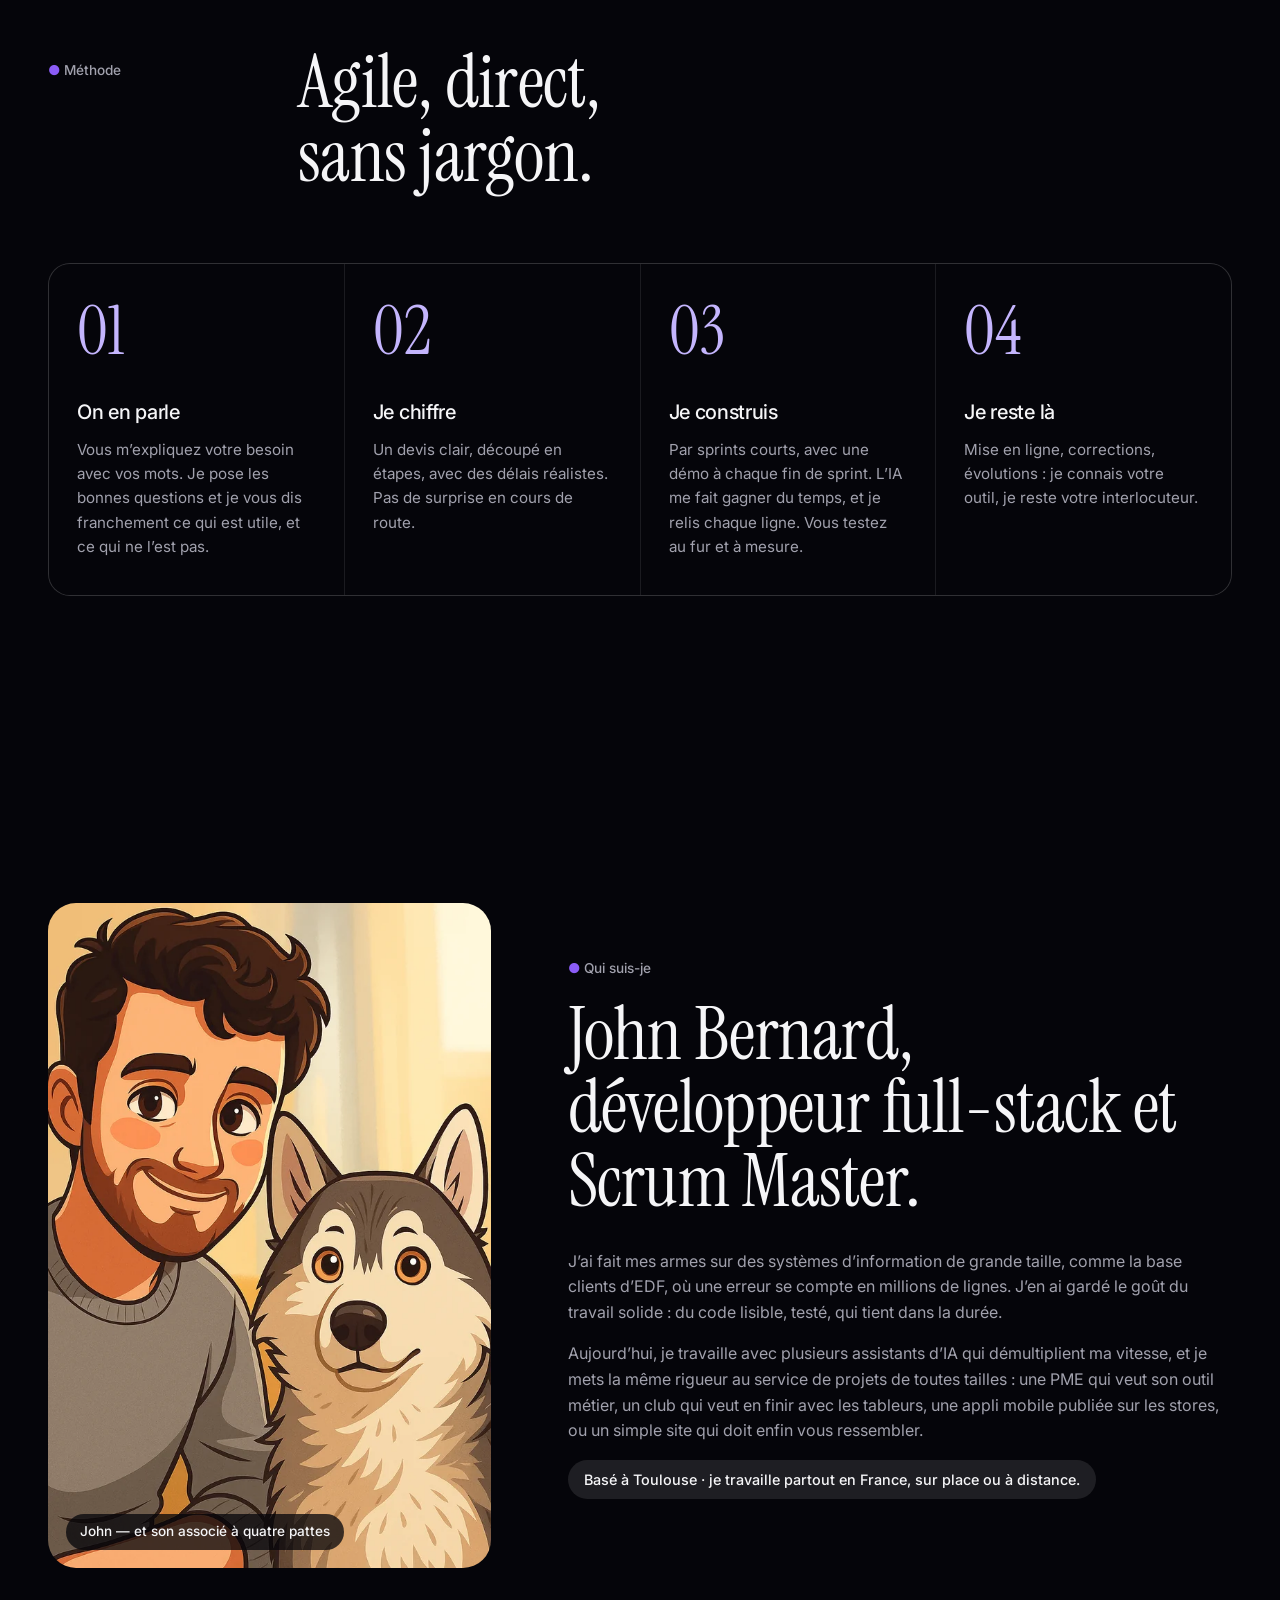
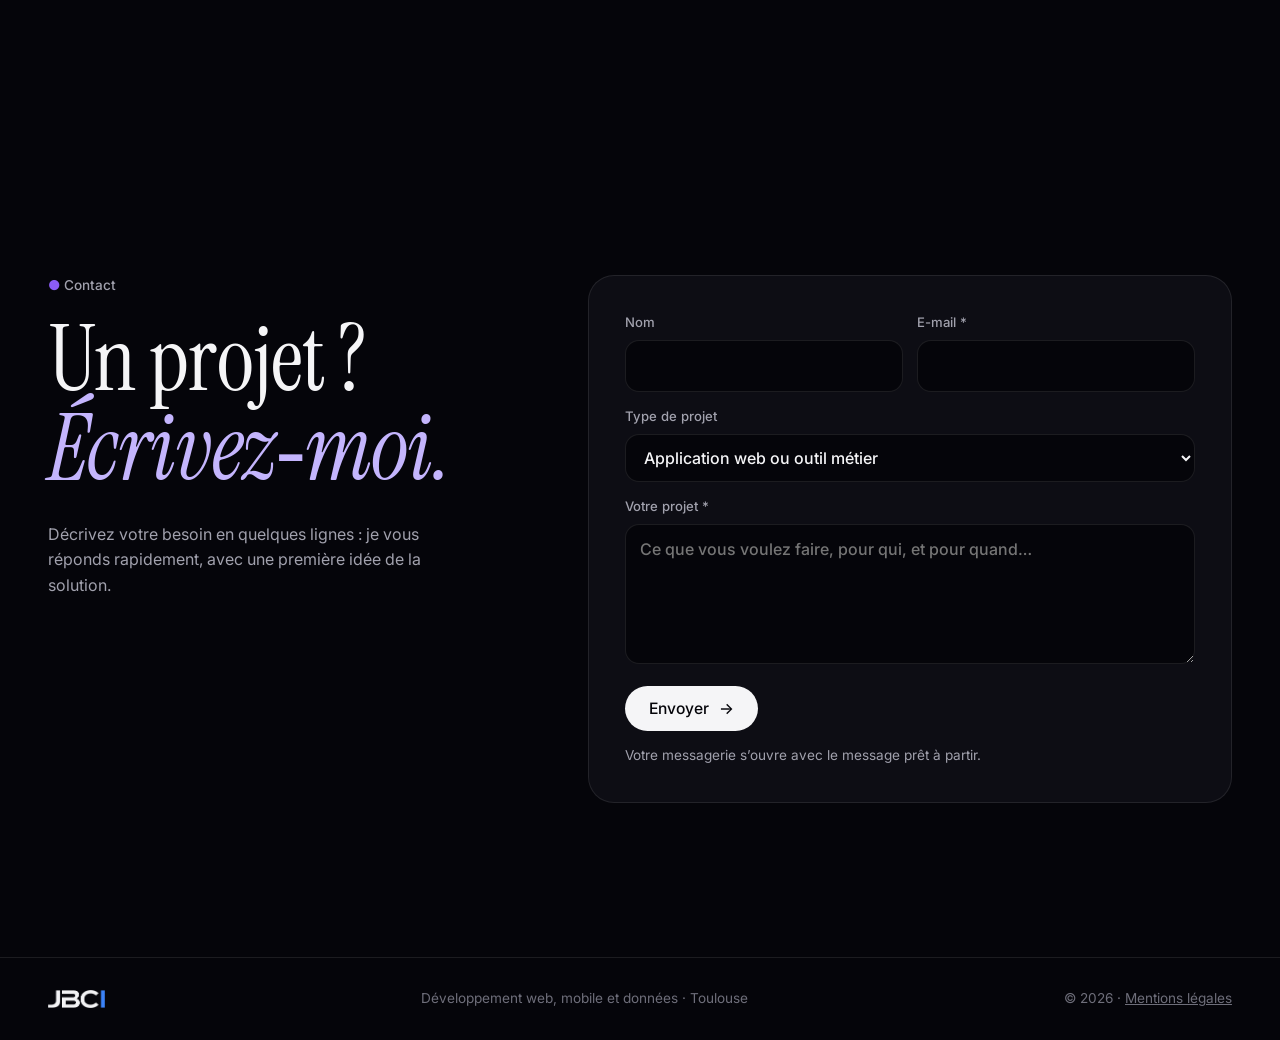
==== commit 5ac7c890: "Section Innovation : Maestro (maintenance guidee par l'IA, presente a Eurosatory et VivaTech) : prob" ====
--- a/index.html
+++ b/index.html
@@ -30,6 +30,7 @@
   <nav class="nav" aria-label="Navigation principale">
     <a href="#services">Services</a>
     <a href="#realisations">Réalisations</a>
+    <a href="#innovation">Innovation</a>
     <a href="#methode">Méthode</a>
     <a href="#moi">Qui suis-je</a>
   </nav>
@@ -47,6 +48,7 @@
       <li><a href="#rcfc">Digitalisation des process d’une association</a></li>
       <li><a href="#vitrines">Le Coin Santé</a></li>
       <li><a href="#vitrines">Main à Main</a></li>
+      <li><a href="#innovation">Maestro · innovation</a></li>
       <li><a href="#realisations">Tous les projets</a></li>
     </ul>
     <p class="hero-intro">Développeur full-stack et Scrum Master à Toulouse, je conçois et je livre applications web et mobiles, micro-services, données et sites internet. Avec plusieurs assistants d’IA pour aller plus vite, et une relecture humaine de chaque ligne.</p>
@@ -214,6 +216,74 @@
     </div>
   </section>
 
+  <!-- ═════════════ INNOVATION : MAESTRO ═════════════ -->
+  <section class="section innovation" id="innovation">
+    <div class="tete">
+      <p class="sur">Innovation</p>
+      <h2>Maestro, la maintenance <em>devient intelligente.</em></h2>
+    </div>
+
+    <div class="maestro apparait">
+      <div class="maestro-texte">
+        <p class="projet-client">Projet d’innovation · présenté à Eurosatory et VivaTech</p>
+        <p class="maestro-chapo">Maestro transforme chaque technicien en expert, en temps réel. Une IA connectée à la documentation technique guide l’intervention pas à pas, vérifie la sécurité et rédige le rapport, sans changer les outils existants.</p>
+        <div class="maestro-pb">
+          <div>
+            <h3>Le problème</h3>
+            <ul class="liste-croix"><li>Maintenance lente</li><li>Erreurs humaines</li><li>Manque de traçabilité</li><li>Dépendance à quelques experts</li></ul>
+          </div>
+          <div>
+            <h3>La solution</h3>
+            <ul class="liste-coche"><li>Guidage étape par étape</li><li>IA connectée aux manuels techniques</li><li>Checklists de sécurité obligatoires</li><li>Rapport d’intervention généré automatiquement</li></ul>
+          </div>
+        </div>
+        <ul class="puces"><li>IA multi-agents</li><li>Chatbot technique</li><li>Mobile hors ligne</li><li>Traçabilité</li></ul>
+      </div>
+
+      <!-- Illustration de l’appli (maquette, pas une capture) -->
+      <div class="maestro-tel" aria-hidden="true">
+        <div class="tel-ecran">
+          <div class="tel-haut"><b>Maestro</b><span class="hors-ligne">● Hors ligne</span></div>
+          <p class="tel-titre">Intervention en cours</p>
+          <ol class="tel-etapes">
+            <li class="fait">Consigner l’équipement</li>
+            <li class="fait">Vérifier les équipements de sécurité</li>
+            <li class="encours">Démonter le carter de protection</li>
+            <li>Remplacer la pièce défectueuse</li>
+          </ol>
+          <div class="tel-bulle question">Quel couple de serrage pour les vis du carter ?</div>
+          <div class="tel-bulle reponse">D’après le manuel technique de l’équipement, chapitre maintenance : voici la valeur et l’ordre de serrage.</div>
+          <div class="tel-rapport">Rapport d’intervention · généré automatiquement</div>
+        </div>
+      </div>
+    </div>
+
+    <ul class="benefices apparait">
+      <li><b>Plus rapide</b><span>Accès immédiat à l’information, interventions accélérées.</span></li>
+      <li><b>Plus fiable</b><span>Checklists intelligentes, moins d’erreurs critiques.</span></li>
+      <li><b>Plus traçable</b><span>Historique complet, audit simplifié.</span></li>
+      <li><b>Plus sûr</b><span>Conditions d’intervention vérifiées à chaque fois.</span></li>
+      <li><b>Plus accessible</b><span>Un junior devient un expert assisté.</span></li>
+      <li><b>Plus rentable</b><span>Moins d’immobilisation, gains directs.</span></li>
+    </ul>
+
+    <div class="maestro-bas apparait">
+      <div class="chiffres-maestro">
+        <div><b>20–40 %</b><span>de gain de productivité</span></div>
+        <div><b>15–30 %</b><span>d’erreurs en moins</span></div>
+        <div><b>0</b><span>réseau nécessaire en mode autonome</span></div>
+        <p class="note-chiffres">Projections de l’équipe projet.</p>
+      </div>
+      <div class="maestro-cas">
+        <h3>Cas d’usage : une raffinerie</h3>
+        <p>Quand un équipement critique tombe en panne, Maestro assiste aussitôt les techniciens : procédures et manuels à portée de main, guidage pas à pas, contrôle des conditions de sécurité, historique des incidents similaires, et rapport traçable en fin d’intervention. Même sans réseau.</p>
+        <h3>Et demain</h3>
+        <ul class="puces"><li>Maintenance prédictive</li><li>IA visuelle : fissures, échauffements, usure</li><li>Coordination multi-techniciens</li><li>Drones et robots d’inspection</li></ul>
+        <p class="maestro-eco">Une IA sobre : l’orchestration des agents est frugale et réutilise les résultats déjà calculés. En évitant des déplacements et des remplacements de pièces inutiles, Maestro vise un bilan environnemental positif.</p>
+      </div>
+    </div>
+  </section>
+
   <!-- ═════════════ MÉTHODE ═════════════ -->
   <section class="section" id="methode">
     <div class="tete">
--- a/css/style.css
+++ b/css/style.css
@@ -241,3 +241,59 @@
 .curseur-perso.grand { width: 110px; height: 110px; margin: -55px 0 0 -55px; background: var(--blanc); border-color: transparent; }
 .curseur-perso.grand span { opacity: 1; transform: none; }
 .curseur-perso.texte { opacity: 0; }
+
+/* ── Innovation : Maestro ────────────────────────────── */
+.innovation { position: relative; }
+.maestro { display: grid; grid-template-columns: 1.15fr .85fr; gap: clamp(30px, 5vw, 80px); align-items: center; margin-bottom: 60px; }
+.maestro-chapo { font-size: 1.15rem; color: var(--blanc) !important; line-height: 1.55; }
+.maestro-pb { display: grid; grid-template-columns: 1fr 1fr; gap: 24px; margin: 30px 0; }
+.maestro-pb h3 { font-family: var(--serif); font-size: 1.8rem; margin-bottom: 12px; }
+.liste-croix, .liste-coche { list-style: none; margin: 0; padding: 0; display: grid; gap: 8px; color: var(--doux); font-size: .95rem; }
+.liste-croix li::before { content: "✕"; color: #F87171; margin-right: 10px; font-size: .8rem; }
+.liste-coche li::before { content: "✓"; color: #6EE7B7; margin-right: 10px; }
+
+.maestro-tel { justify-self: center; width: min(320px, 100%); aspect-ratio: 9 / 18.5; border-radius: 44px; padding: 12px;
+  background: linear-gradient(160deg, #2A2A36, #111118); box-shadow: 0 40px 90px rgba(0, 0, 0, .6), 0 0 120px rgba(139, 92, 246, .25); transform: rotate(3deg); }
+.tel-ecran { height: 100%; border-radius: 34px; overflow: hidden; padding: 20px 16px 16px; display: flex; flex-direction: column; gap: 9px;
+  background: radial-gradient(120% 60% at 50% 0%, #1F1650, #0B0B14 60%); font-size: .76rem; }
+.tel-haut { display: flex; justify-content: space-between; align-items: center; }
+.tel-haut b { font-family: var(--serif); font-weight: 400; font-size: 1.4rem; }
+.hors-ligne { font-size: .7rem; color: #6EE7B7; background: rgba(110, 231, 183, .12); padding: 3px 9px; border-radius: 999px; }
+.tel-titre { margin: 0; color: var(--doux); font-size: .78rem; }
+.tel-etapes { list-style: none; margin: 0; padding: 0; display: grid; gap: 7px; }
+.tel-etapes li { padding: 7px 10px 7px 32px; border-radius: 12px; background: rgba(255, 255, 255, .05); position: relative; color: var(--doux); }
+.tel-etapes li::before { content: ""; position: absolute; left: 11px; top: 50%; width: 14px; height: 14px; margin-top: -7px; border-radius: 50%; border: 1.5px solid var(--doux-2); }
+.tel-etapes li.fait { color: var(--blanc); }
+.tel-etapes li.fait::before { background: #6EE7B7; border-color: #6EE7B7; }
+.tel-etapes li.encours { color: var(--blanc); background: rgba(139, 92, 246, .22); box-shadow: inset 0 0 0 1px rgba(139, 92, 246, .6); }
+.tel-etapes li.encours::before { border-color: var(--violet-clair); animation: pulse-etape 1.6s infinite; }
+@keyframes pulse-etape { 50% { box-shadow: 0 0 0 5px rgba(196, 181, 253, .18); } }
+.tel-bulle { padding: 8px 11px; border-radius: 14px; width: fit-content; max-width: 86%; line-height: 1.35; flex-shrink: 0; }
+.tel-bulle.question { align-self: flex-end; background: var(--bleu); color: #fff; border-bottom-right-radius: 4px; }
+.tel-bulle.reponse { background: rgba(255, 255, 255, .08); border-bottom-left-radius: 4px; }
+.tel-rapport { margin-top: auto; text-align: center; font-size: .72rem; color: var(--violet-clair); padding: 9px; border-radius: 12px; border: 1px dashed rgba(196, 181, 253, .4); }
+
+.benefices { list-style: none; margin: 0 0 60px; padding: 0; display: grid; grid-template-columns: repeat(3, 1fr); gap: 1px; background: var(--ligne); border: 1px solid var(--ligne); border-radius: 22px; overflow: hidden; }
+.benefices li { background: var(--noir); padding: 26px 26px 28px; display: grid; gap: 6px; transition: background .3s; }
+.benefices li:hover { background: var(--noir-2); }
+.benefices b { font-family: var(--serif); font-weight: 400; font-size: 1.9rem; color: var(--blanc); }
+.benefices span { color: var(--doux); font-size: .95rem; }
+
+.maestro-bas { display: grid; grid-template-columns: .8fr 1.2fr; gap: clamp(30px, 5vw, 80px); align-items: start; }
+.chiffres-maestro { display: grid; gap: 22px; }
+.chiffres-maestro b { display: block; font-family: var(--serif); font-weight: 400; font-size: clamp(3rem, 2rem + 3vw, 4.6rem); line-height: 1; color: var(--violet-clair); }
+.chiffres-maestro span { color: var(--doux); }
+.note-chiffres { font-size: .8rem; color: var(--doux-2) !important; margin: 0; }
+.maestro-cas h3 { font-family: var(--serif); font-size: 2rem; margin: 0 0 12px; }
+.maestro-cas h3:not(:first-child) { margin-top: 30px; }
+.maestro-cas .puces { margin-bottom: 22px; }
+.maestro-eco { font-size: .92rem; border-left: 2px solid #6EE7B7; padding-left: 14px; }
+
+@media (max-width: 1100px) {
+  .maestro, .maestro-bas { grid-template-columns: 1fr; }
+  .benefices { grid-template-columns: 1fr 1fr; }
+}
+@media (max-width: 760px) {
+  .maestro-pb, .benefices { grid-template-columns: 1fr; }
+  .maestro-tel { transform: none; width: min(290px, 100%); }
+}
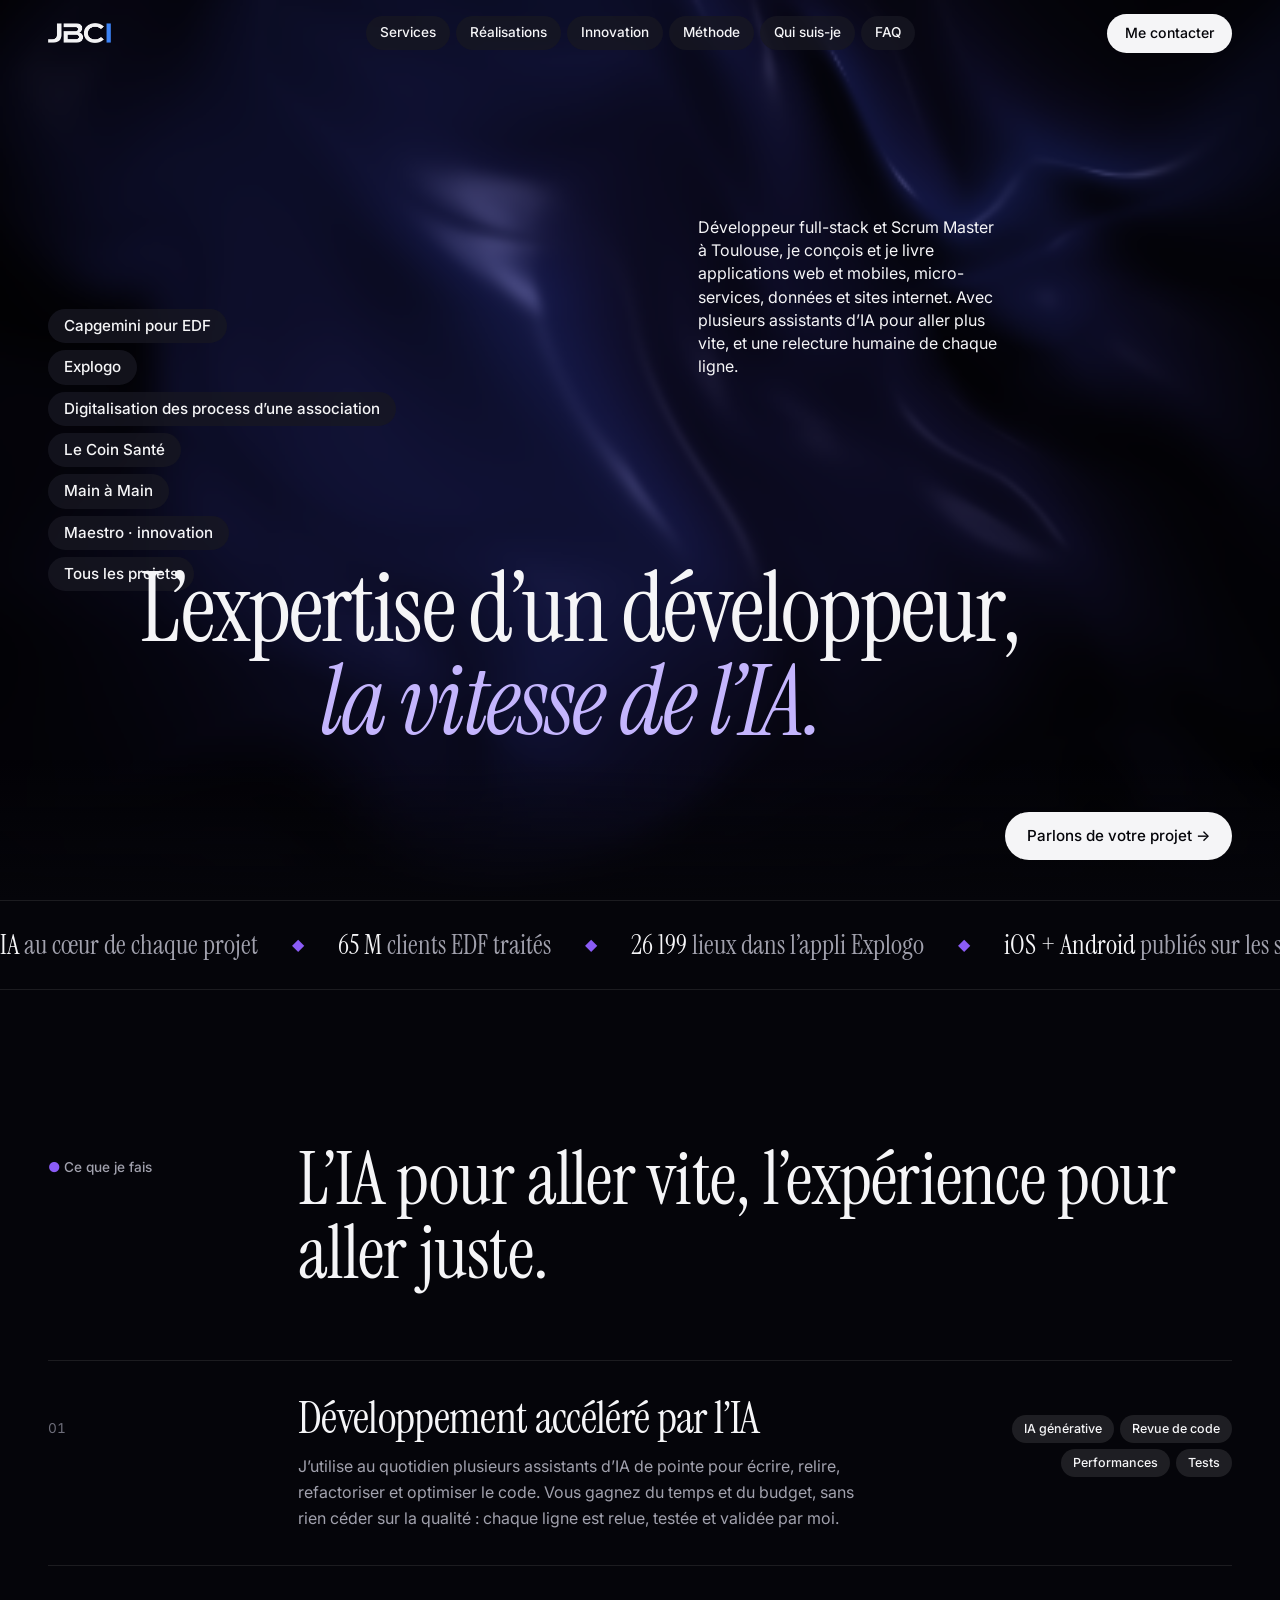
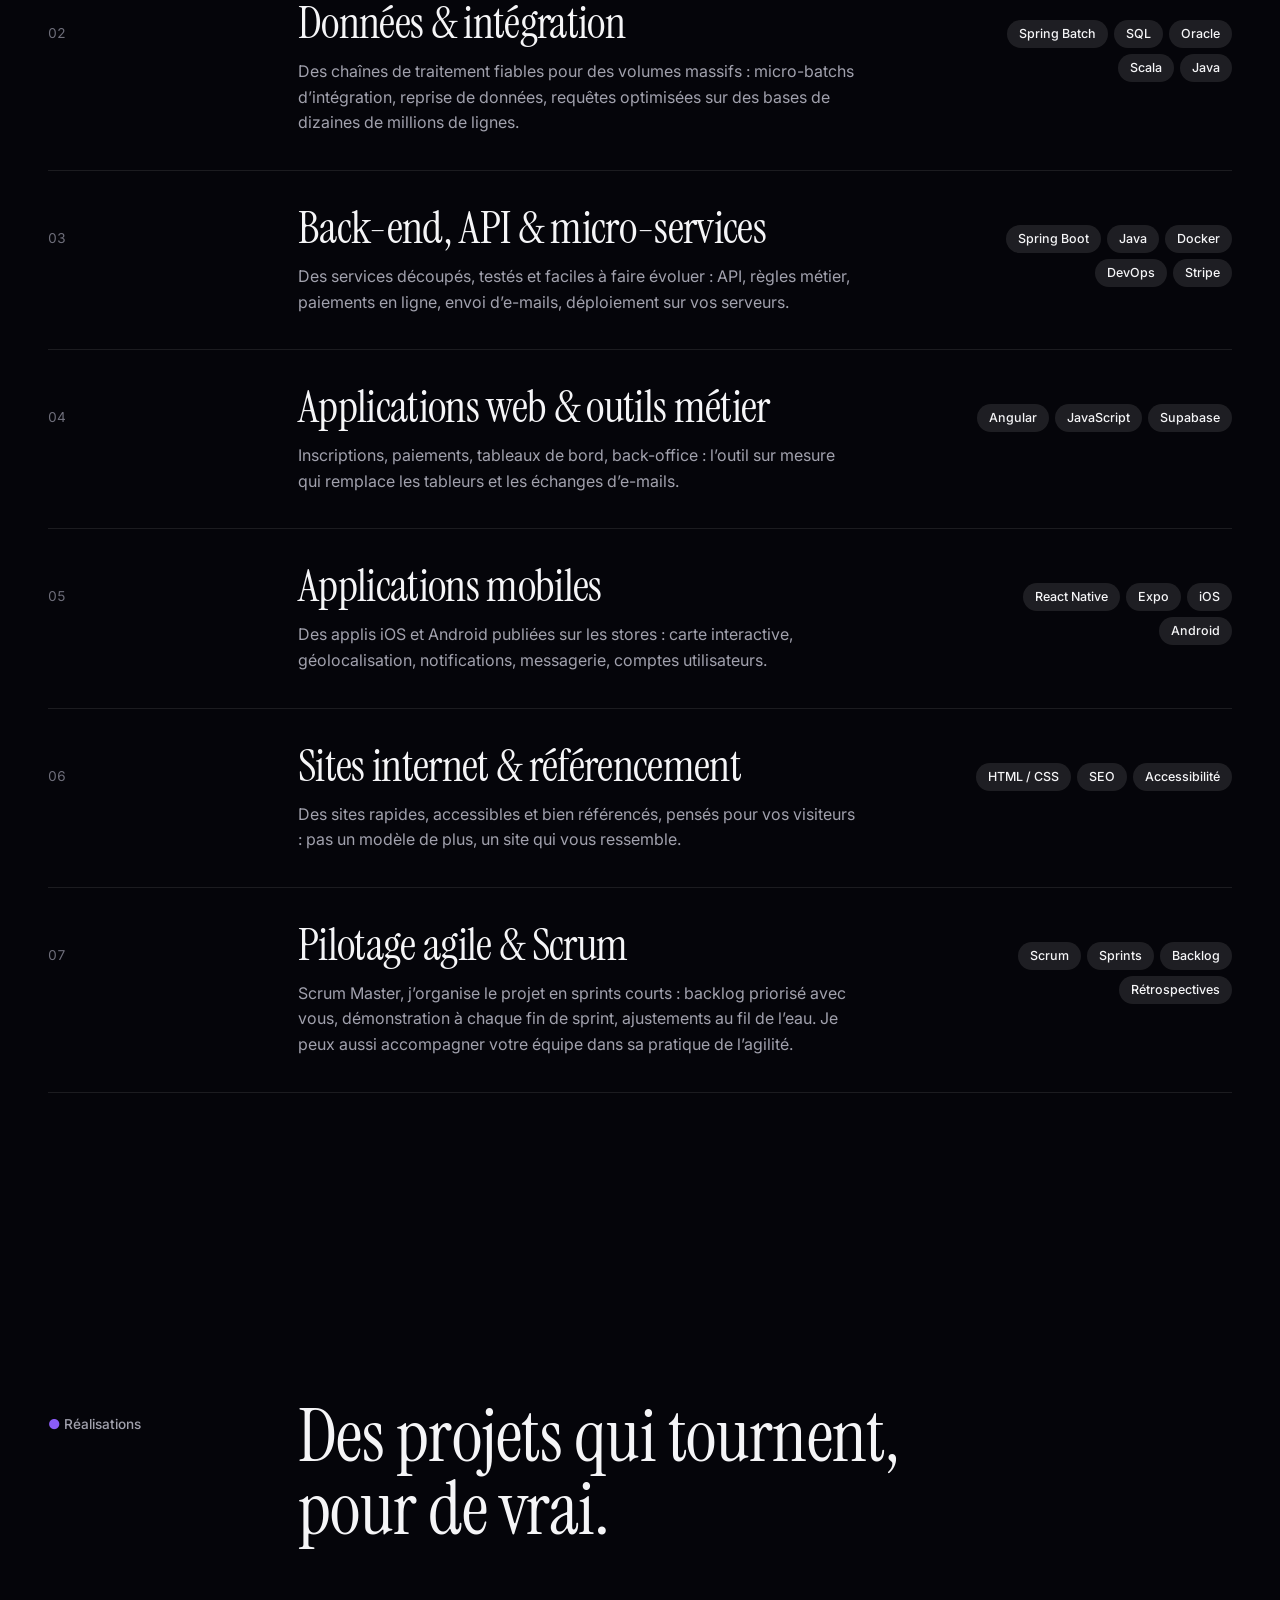
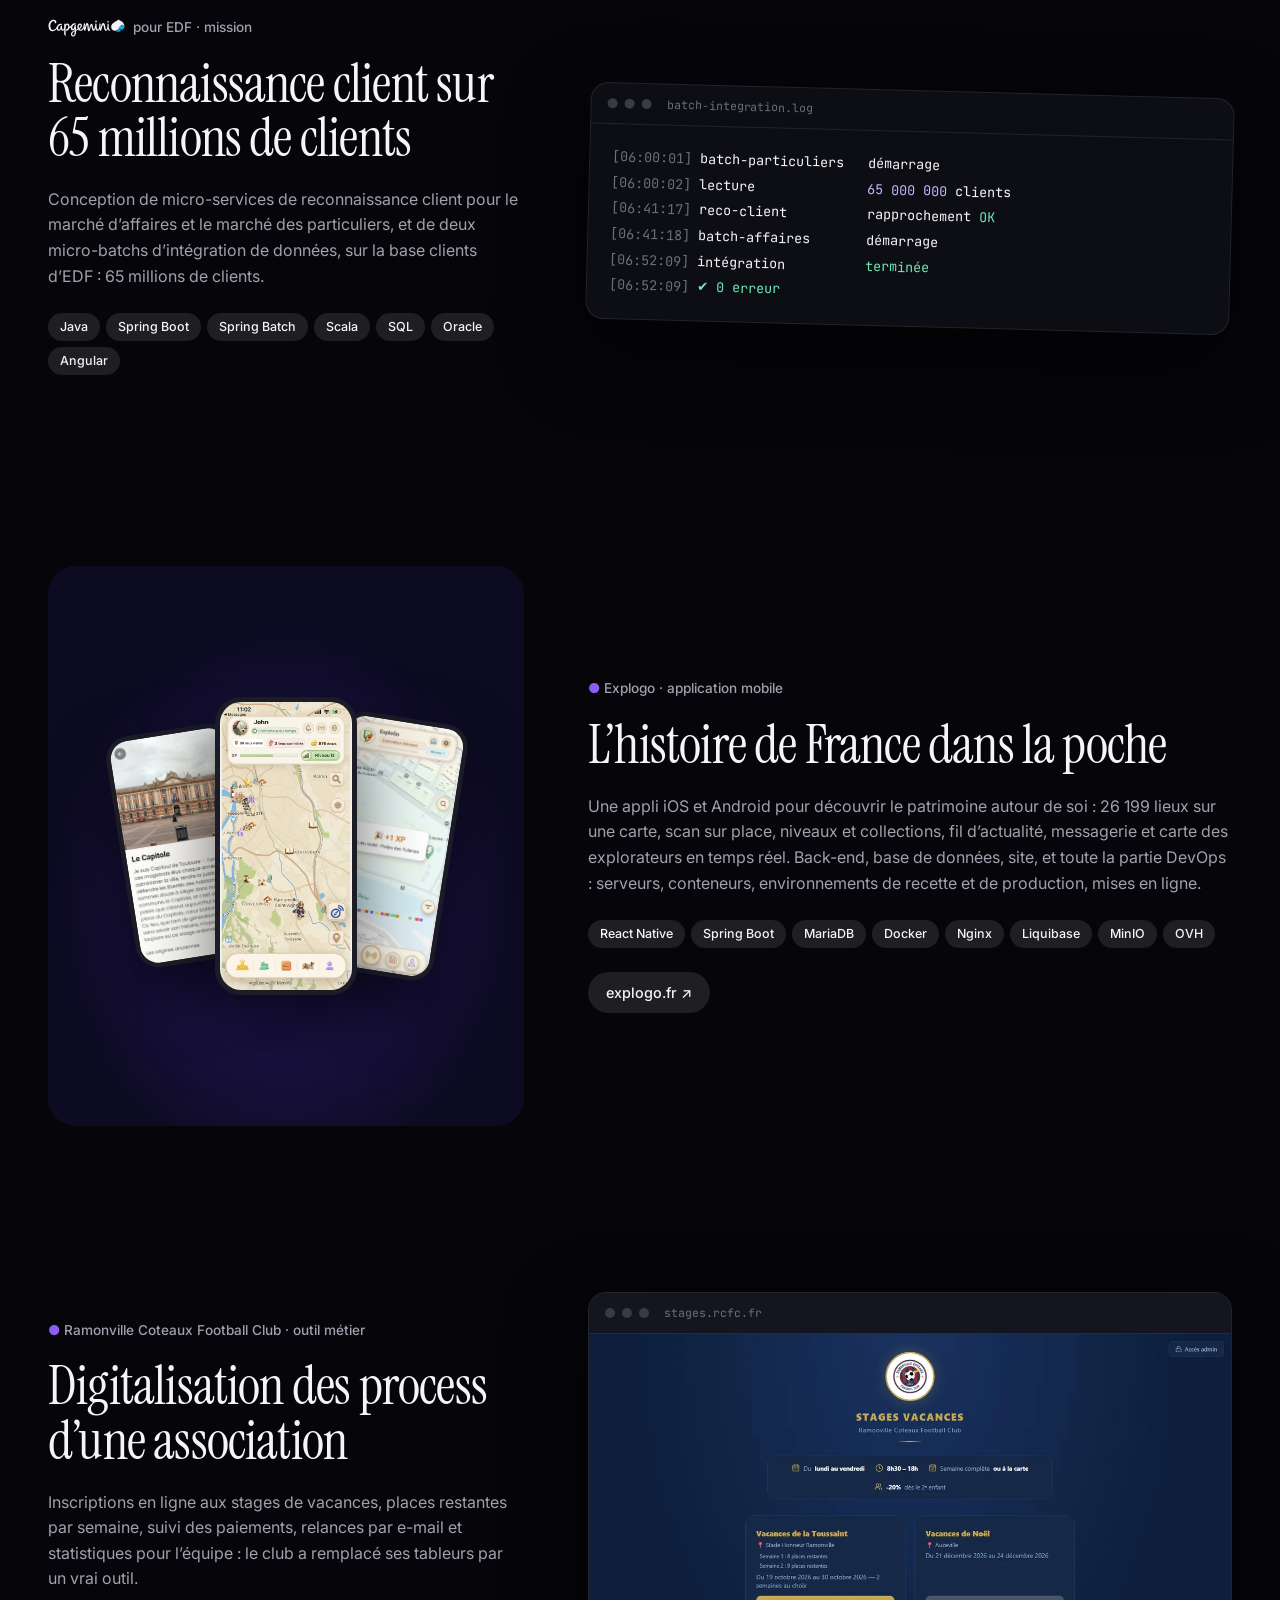
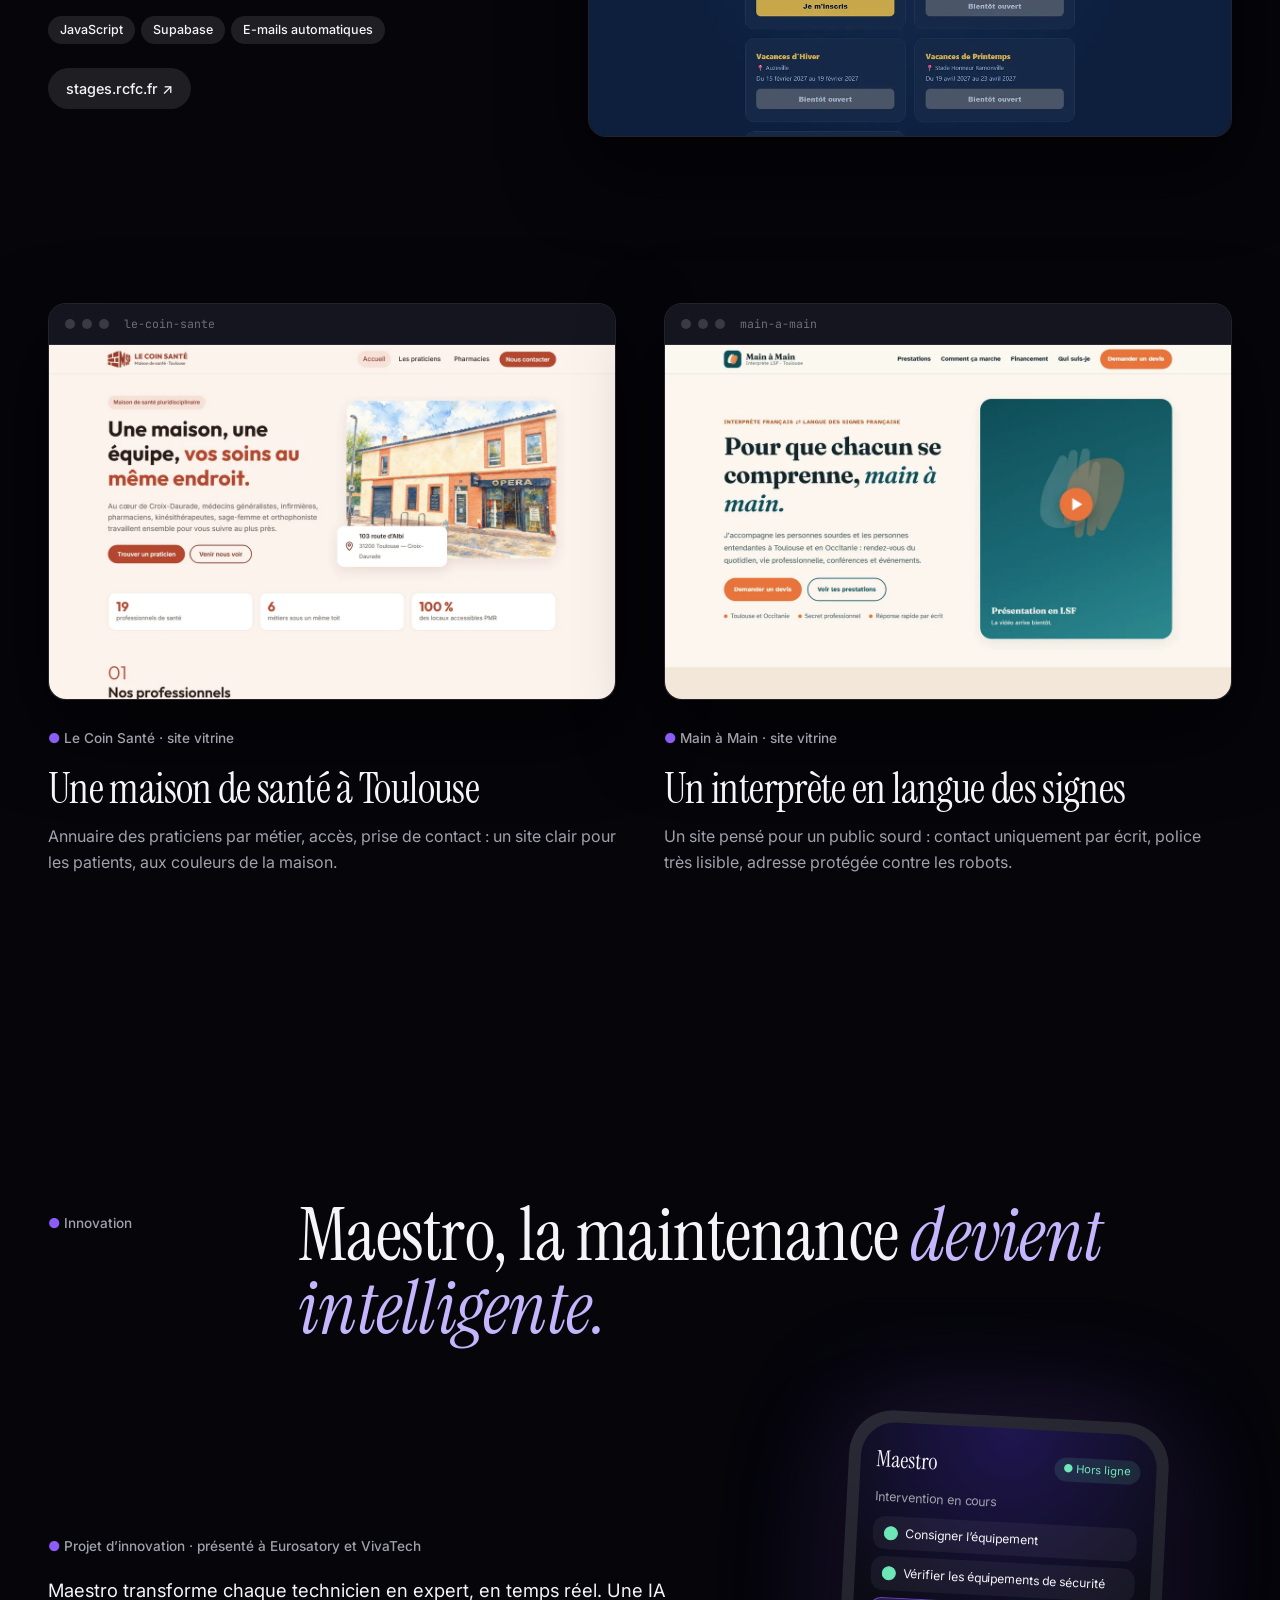
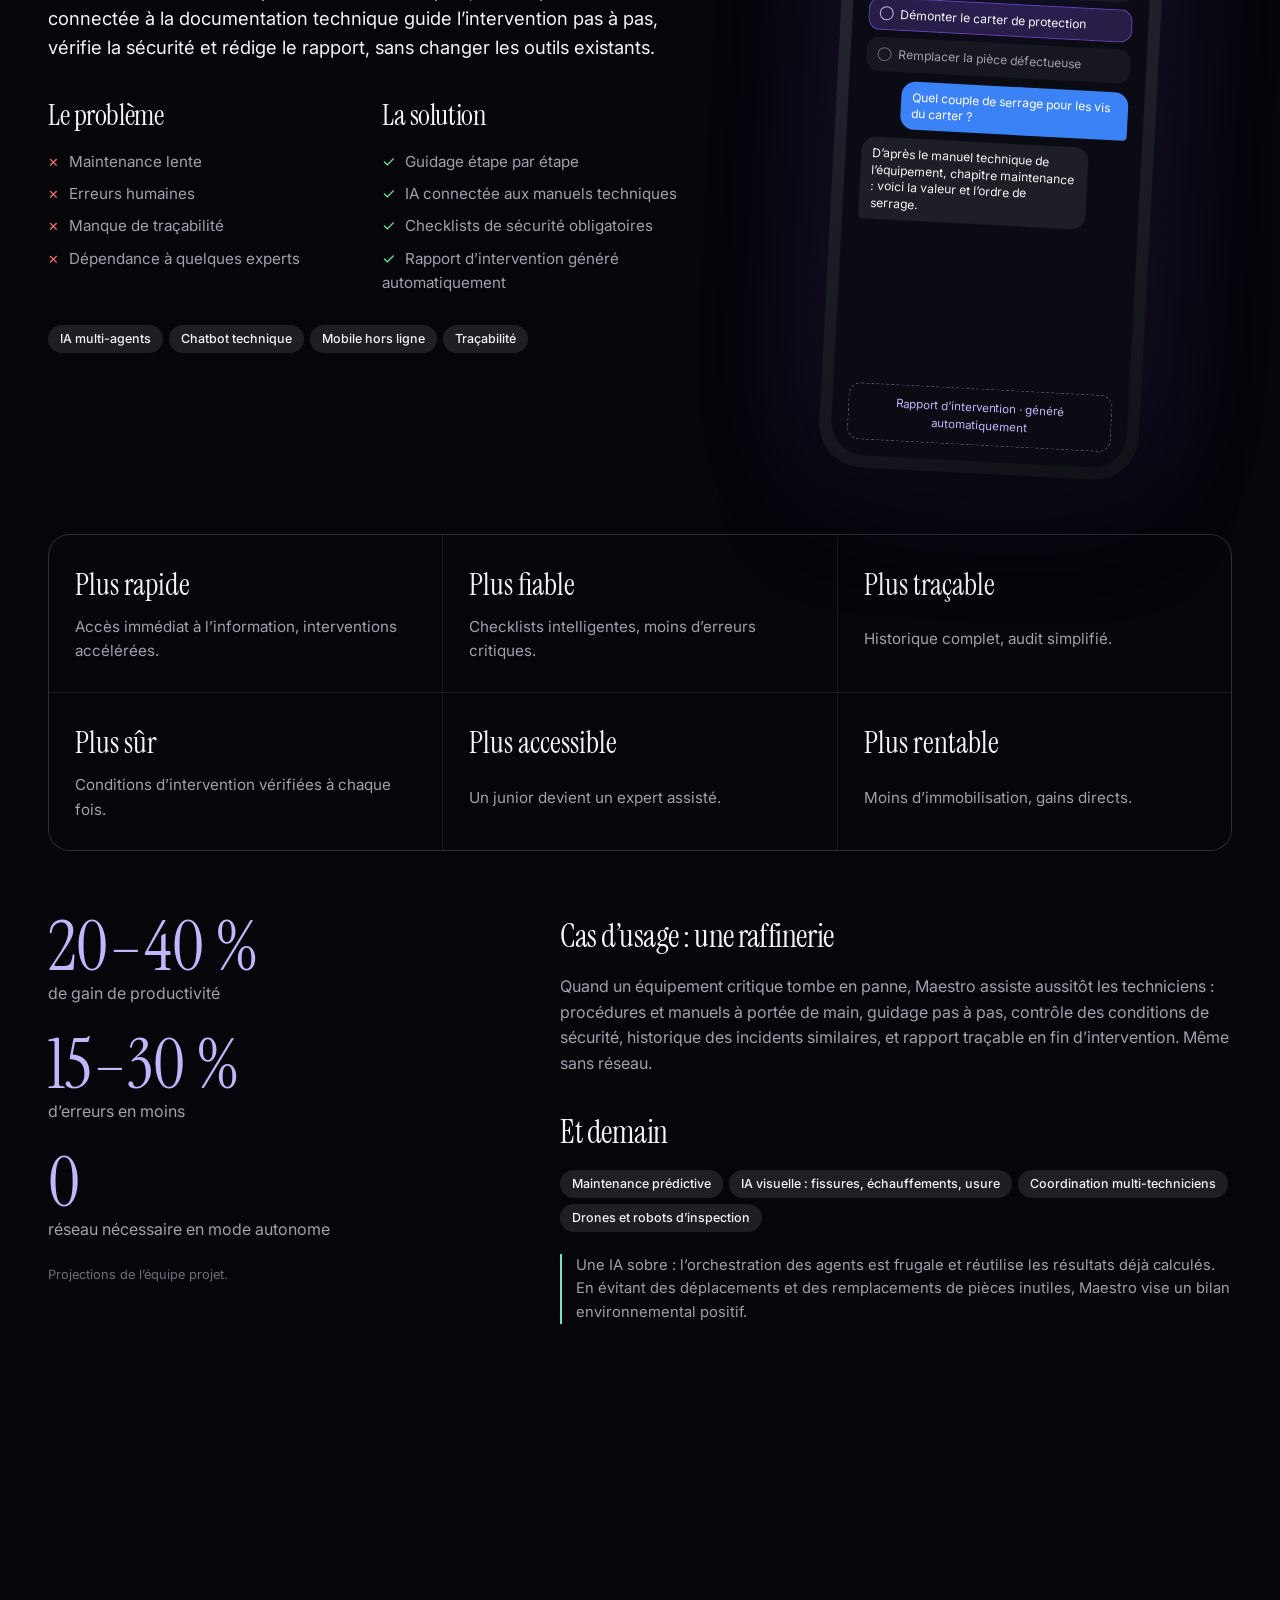
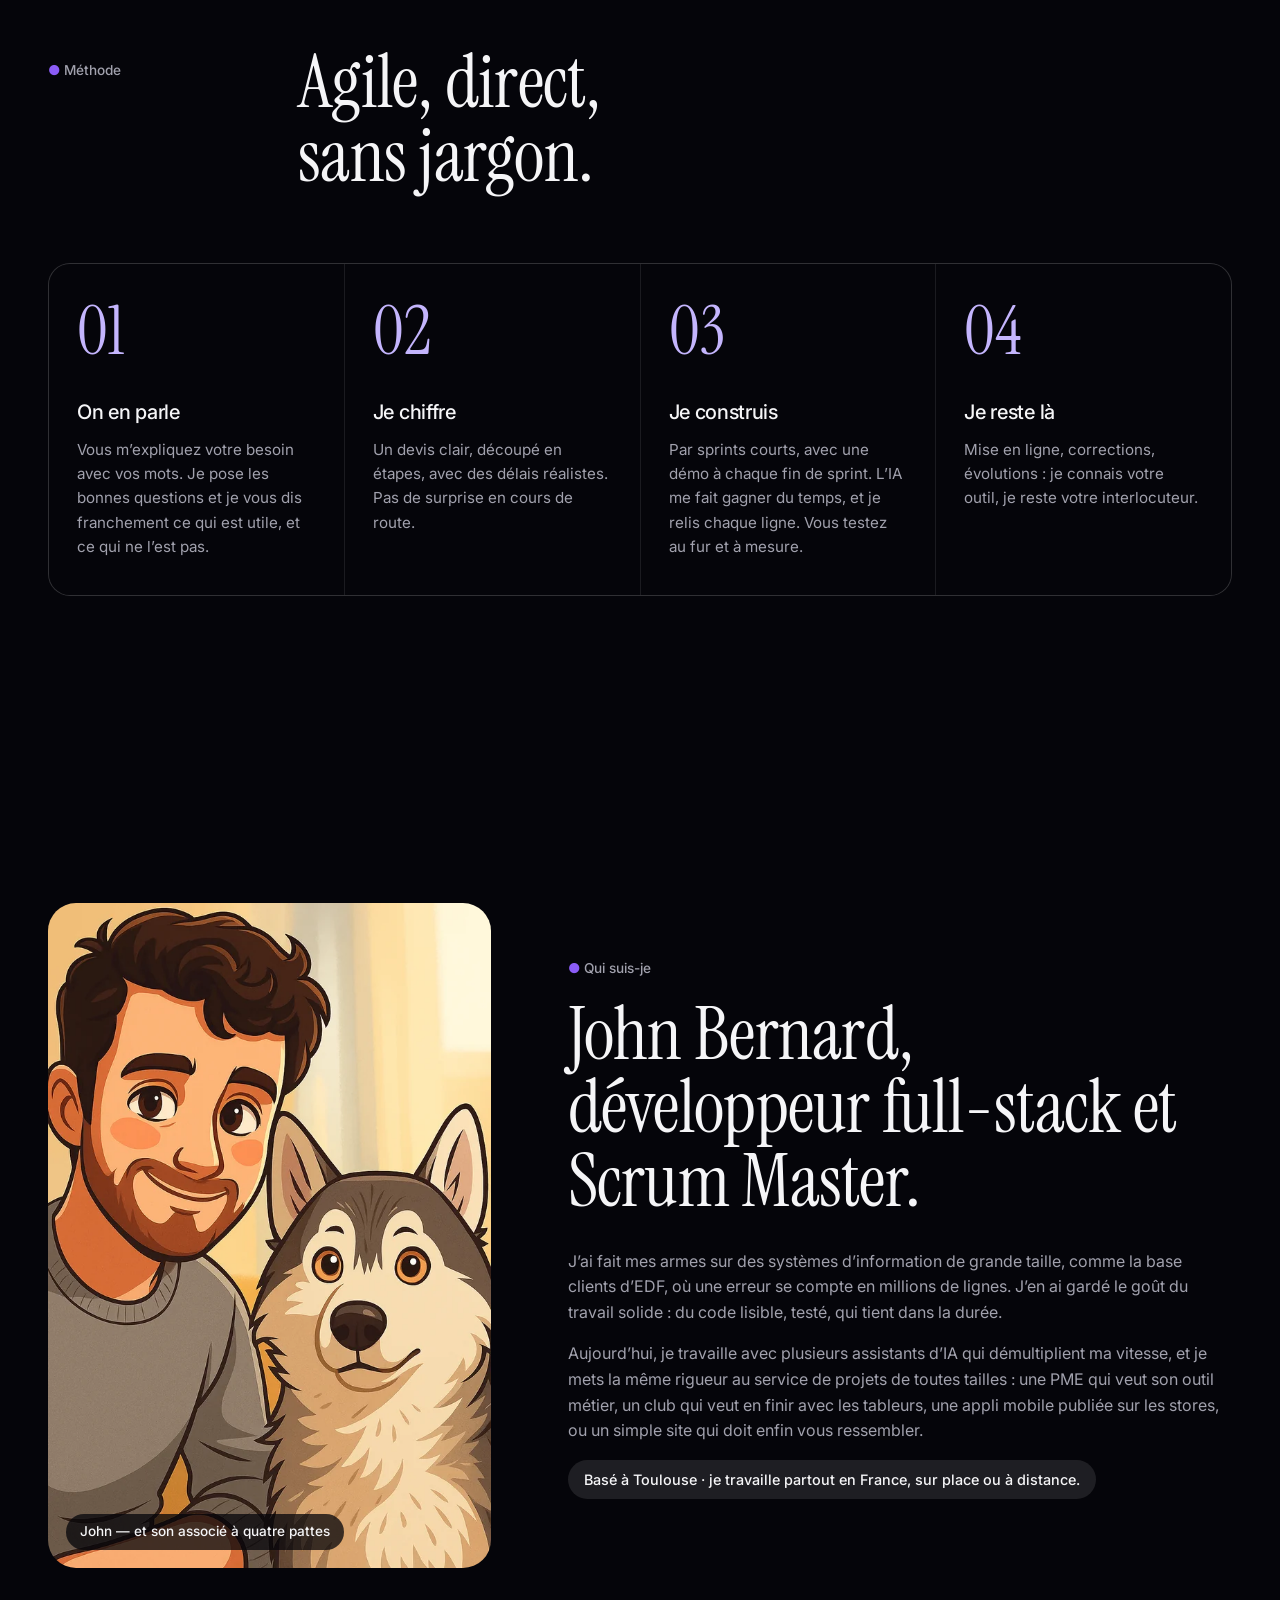
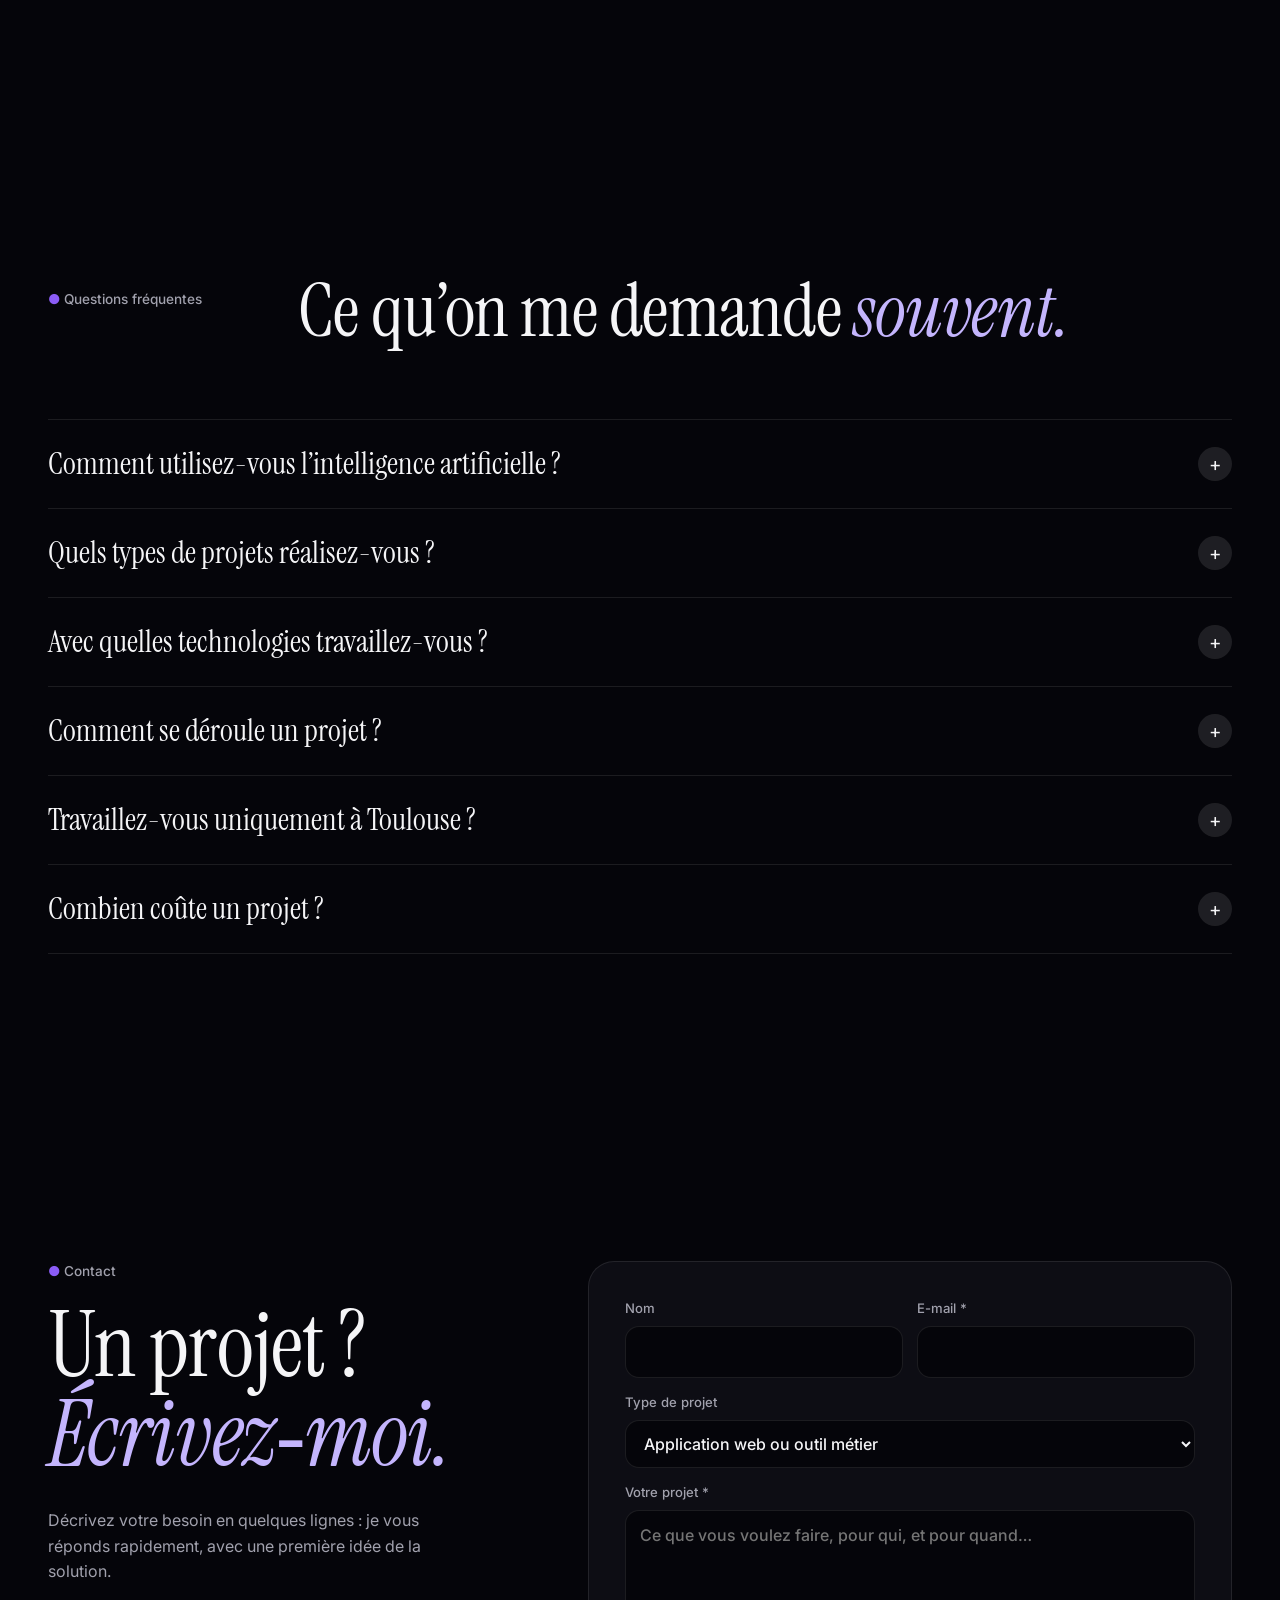
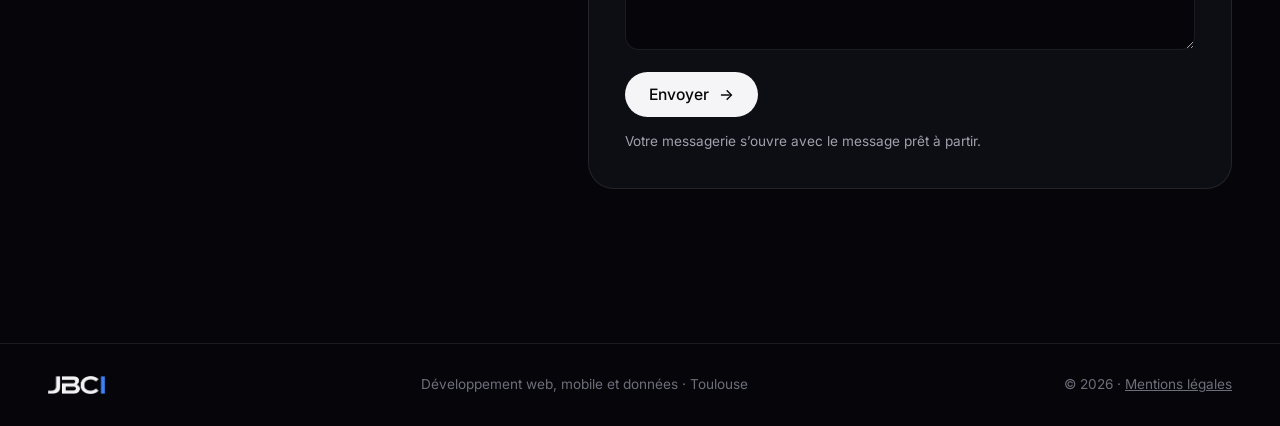
==== commit a78a958d: "SEO JBCI : titre et description, canonique, Open Graph / Twitter, donnees structurees (entreprise, p" ====
--- a/index.html
+++ b/index.html
@@ -3,23 +3,35 @@
 <head>
   <meta charset="utf-8">
   <meta name="viewport" content="width=device-width, initial-scale=1">
-  <title>JBCI — Développeur freelance à Toulouse, accéléré par l’IA</title>
-  <meta name="description" content="JBCI, développeur full-stack et Scrum Master freelance à Toulouse, qui travaille avec l’IA : applications web et mobiles, micro-services, données à grande échelle, sites internet. Plus rapide, code relu et testé.">
+  <!-- SEO:debut -->
+  <title>JBCI – Développeur full-stack &amp; Scrum Master à Toulouse</title>
+  <meta name="description" content="Développeur freelance à Toulouse : applications web et mobiles, micro-services, données, Spring Boot, Angular. Accéléré par l’IA, code relu et testé.">
+  <meta name="robots" content="index, follow, max-image-preview:large, max-snippet:-1">
+  <link rel="canonical" href="https://www.jbci-dev.fr/">
+  <meta name="author" content="John Bernard">
+  <meta name="geo.region" content="FR-31"><meta name="geo.placename" content="Toulouse">
+  <meta property="og:type" content="website">
+  <meta property="og:site_name" content="JBCI">
+  <meta property="og:locale" content="fr_FR">
+  <meta property="og:url" content="https://www.jbci-dev.fr/">
+  <meta property="og:title" content="JBCI – L’expertise d’un développeur, la vitesse de l’IA">
+  <meta property="og:description" content="Développeur freelance à Toulouse : applications web et mobiles, micro-services, données, Spring Boot, Angular. Accéléré par l’IA, code relu et testé.">
+  <meta property="og:image" content="https://www.jbci-dev.fr/assets/og.jpg">
+  <meta property="og:image:width" content="1200"><meta property="og:image:height" content="630">
+  <meta property="og:image:alt" content="JBCI, développeur full-stack et Scrum Master à Toulouse">
+  <meta name="twitter:card" content="summary_large_image">
+  <meta name="twitter:title" content="JBCI – L’expertise d’un développeur, la vitesse de l’IA">
+  <meta name="twitter:description" content="Développeur freelance à Toulouse : applications web et mobiles, micro-services, données, Spring Boot, Angular. Accéléré par l’IA, code relu et testé.">
+  <meta name="twitter:image" content="https://www.jbci-dev.fr/assets/og.jpg">
+  <link rel="apple-touch-icon" href="/assets/apple-touch-icon.png">
+  <script type="application/ld+json">{"@context":"https://schema.org","@graph":[{"@type":"ProfessionalService","@id":"https://www.jbci-dev.fr/#jbci","name":"JBCI","url":"https://www.jbci-dev.fr/","logo":"https://www.jbci-dev.fr/assets/logo-blanc.png","image":"https://www.jbci-dev.fr/assets/og.jpg","description":"Développeur freelance à Toulouse : applications web et mobiles, micro-services, données, Spring Boot, Angular. Accéléré par l’IA, code relu et testé.","founder":{"@id":"https://www.jbci-dev.fr/#john"},"address":{"@type":"PostalAddress","addressLocality":"Toulouse","addressRegion":"Occitanie","addressCountry":"FR"},"areaServed":[{"@type":"City","name":"Toulouse"},{"@type":"AdministrativeArea","name":"Occitanie"},{"@type":"Country","name":"France"}],"knowsAbout":["Java","Spring Boot","Spring Batch","Scala","SQL","Oracle","Angular","JavaScript","React Native","Micro-services","DevOps","Docker","Intelligence artificielle","Développement assisté par l’IA","Scrum","Méthodes agiles","Applications mobiles iOS et Android","Sites internet","Référencement naturel"],"hasOfferCatalog":{"@type":"OfferCatalog","name":"Services","itemListElement":[{"@type":"Offer","itemOffered":{"@type":"Service","name":"Développement accéléré par l’IA","areaServed":"France"}},{"@type":"Offer","itemOffered":{"@type":"Service","name":"Données et intégration","areaServed":"France"}},{"@type":"Offer","itemOffered":{"@type":"Service","name":"Back-end, API et micro-services","areaServed":"France"}},{"@type":"Offer","itemOffered":{"@type":"Service","name":"Applications web et outils métier","areaServed":"France"}},{"@type":"Offer","itemOffered":{"@type":"Service","name":"Applications mobiles","areaServed":"France"}},{"@type":"Offer","itemOffered":{"@type":"Service","name":"Sites internet et référencement","areaServed":"France"}},{"@type":"Offer","itemOffered":{"@type":"Service","name":"Pilotage agile et Scrum","areaServed":"France"}}]}},{"@type":"Person","@id":"https://www.jbci-dev.fr/#john","name":"John Bernard","jobTitle":"Développeur full-stack et Scrum Master","image":"https://www.jbci-dev.fr/assets/john.webp","worksFor":{"@id":"https://www.jbci-dev.fr/#jbci"},"knowsAbout":["Java","Spring Boot","Spring Batch","Scala","SQL","Oracle","Angular","JavaScript","React Native","Micro-services","DevOps","Docker","Intelligence artificielle","Développement assisté par l’IA","Scrum","Méthodes agiles","Applications mobiles iOS et Android","Sites internet","Référencement naturel"],"address":{"@type":"PostalAddress","addressLocality":"Toulouse","addressRegion":"Occitanie","addressCountry":"FR"}},{"@type":"WebSite","@id":"https://www.jbci-dev.fr/#site","url":"https://www.jbci-dev.fr/","name":"JBCI","inLanguage":"fr-FR","publisher":{"@id":"https://www.jbci-dev.fr/#jbci"}},{"@type":"WebPage","@id":"https://www.jbci-dev.fr/#page","url":"https://www.jbci-dev.fr/","name":"JBCI – Développeur full-stack & Scrum Master à Toulouse","description":"Développeur freelance à Toulouse : applications web et mobiles, micro-services, données, Spring Boot, Angular. Accéléré par l’IA, code relu et testé.","inLanguage":"fr-FR","isPartOf":{"@id":"https://www.jbci-dev.fr/#site"},"about":{"@id":"https://www.jbci-dev.fr/#jbci"},"primaryImageOfPage":"https://www.jbci-dev.fr/assets/og.jpg"},{"@type":"ItemList","name":"Réalisations","itemListElement":[{"@type":"ListItem","position":1,"item":{"@type":"CreativeWork","name":"Reconnaissance client sur 65 millions de clients (Capgemini pour EDF)","creator":{"@id":"https://www.jbci-dev.fr/#john"}}},{"@type":"ListItem","position":2,"item":{"@type":"CreativeWork","name":"Explogo, application mobile du patrimoine","url":"https://explogo.fr","creator":{"@id":"https://www.jbci-dev.fr/#john"}}},{"@type":"ListItem","position":3,"item":{"@type":"CreativeWork","name":"Digitalisation des process d’une association","url":"https://stages.rcfc.fr","creator":{"@id":"https://www.jbci-dev.fr/#john"}}},{"@type":"ListItem","position":4,"item":{"@type":"CreativeWork","name":"Maestro, maintenance guidée par l’IA (innovation)","creator":{"@id":"https://www.jbci-dev.fr/#john"}}},{"@type":"ListItem","position":5,"item":{"@type":"CreativeWork","name":"Le Coin Santé, site de maison de santé","creator":{"@id":"https://www.jbci-dev.fr/#john"}}},{"@type":"ListItem","position":6,"item":{"@type":"CreativeWork","name":"Main à Main, site d’interprète en langue des signes","creator":{"@id":"https://www.jbci-dev.fr/#john"}}}]},{"@type":"FAQPage","@id":"https://www.jbci-dev.fr/#faq","mainEntity":[{"@type":"Question","name":"Comment utilisez-vous l’intelligence artificielle ?","acceptedAnswer":{"@type":"Answer","text":"J’utilise au quotidien plusieurs assistants d’IA pour écrire, relire, refactoriser et optimiser le code. Ils me font gagner beaucoup de temps, mais rien n’est livré sans être relu, testé et validé par moi : vous profitez de la vitesse de l’IA avec la rigueur d’un développeur expérimenté."}},{"@type":"Question","name":"Quels types de projets réalisez-vous ?","acceptedAnswer":{"@type":"Answer","text":"Applications web et outils métier, applications mobiles iOS et Android, back-end, API et micro-services, traitements de données à grande échelle, et sites internet optimisés pour le référencement. J’ai par exemple travaillé sur la base de 65 millions de clients d’EDF pour Capgemini, et créé l’application mobile Explogo."}},{"@type":"Question","name":"Avec quelles technologies travaillez-vous ?","acceptedAnswer":{"@type":"Answer","text":"Java, Spring Boot et Spring Batch, Scala, SQL et Oracle pour le back-end et les données ; Angular, JavaScript et React Native pour le web et le mobile ; Docker et les serveurs pour la mise en production. Je choisis toujours la technologie qui sert votre projet, pas l’inverse."}},{"@type":"Question","name":"Comment se déroule un projet ?","acceptedAnswer":{"@type":"Answer","text":"En tant que Scrum Master, j’organise le travail en sprints courts : on priorise ensemble ce qui compte le plus, vous voyez une démonstration à chaque fin de sprint et on ajuste au fil de l’eau. Vous savez toujours où en est votre projet."}},{"@type":"Question","name":"Travaillez-vous uniquement à Toulouse ?","acceptedAnswer":{"@type":"Answer","text":"Je suis basé à Toulouse et je travaille partout en France, sur place ou à distance. Les échanges en visio et les démonstrations en ligne permettent de suivre un projet de n’importe où."}},{"@type":"Question","name":"Combien coûte un projet ?","acceptedAnswer":{"@type":"Answer","text":"Chaque projet est différent : après un premier échange pour comprendre votre besoin, je vous envoie un devis clair, découpé en étapes, avec des délais réalistes. Grâce à l’IA, je livre plus vite, ce qui se ressent aussi sur le budget."}}]}]}</script>
+  <!-- SEO:fin -->
   <meta name="theme-color" content="#05050A">
-  <meta property="og:type" content="website">
-  <meta property="og:title" content="JBCI — L’expertise d’un développeur, la vitesse de l’IA">
-  <meta property="og:description" content="Applications web et mobiles, micro-services, données et sites internet, développés avec l’IA et relus par un expert. Développeur freelance à Toulouse.">
-  <meta property="og:image" content="assets/og.jpg">
-  <meta property="og:image:width" content="1200">
-  <meta property="og:image:height" content="630">
-  <meta property="og:locale" content="fr_FR">
-  <meta name="twitter:card" content="summary_large_image">
   <link rel="icon" href="assets/favicon.svg" type="image/svg+xml">
   <link rel="preconnect" href="https://fonts.googleapis.com">
   <link rel="preconnect" href="https://fonts.gstatic.com" crossorigin>
   <link href="https://fonts.googleapis.com/css2?family=Instrument+Serif:ital@0;1&family=Inter:wght@400;500;600&family=JetBrains+Mono:wght@400;600&display=swap" rel="stylesheet">
   <link rel="stylesheet" href="css/style.css">
-  <script type="application/ld+json">{"@context":"https://schema.org","@type":"ProfessionalService","name":"JBCI","description":"Développement d’applications web et mobiles, back-end, micro-services, intégration de données et sites internet.","founder":{"@type":"Person","name":"John Bernard","jobTitle":"Développeur full-stack et Scrum Master"},"areaServed":"France","address":{"@type":"PostalAddress","addressLocality":"Toulouse","addressCountry":"FR"},"knowsAbout":["Java","Spring Boot","Spring Batch","Scala","SQL","Oracle","Angular","React Native","Micro-services","DevOps","Docker","Intelligence artificielle","Scrum","Méthodes agiles"]}</script>
   <script>document.documentElement.classList.add('js');</script>
 </head>
 <body>
@@ -33,6 +45,7 @@
     <a href="#innovation">Innovation</a>
     <a href="#methode">Méthode</a>
     <a href="#moi">Qui suis-je</a>
+    <a href="#faq">FAQ</a>
   </nav>
   <a class="entete-cta" href="#contact">Me contacter</a>
 </header>
@@ -313,6 +326,40 @@
     </div>
   </section>
 
+  <!-- ═════════════ FAQ ═════════════ -->
+  <section class="section" id="faq">
+    <div class="tete">
+      <p class="sur">Questions fréquentes</p>
+      <h2>Ce qu’on me demande <em>souvent.</em></h2>
+    </div>
+    <div class="faq apparait">
+      <details>
+        <summary>Comment utilisez-vous l’intelligence artificielle ?</summary>
+        <p>J’utilise au quotidien plusieurs assistants d’IA pour écrire, relire, refactoriser et optimiser le code. Ils me font gagner beaucoup de temps, mais rien n’est livré sans être relu, testé et validé par moi : vous profitez de la vitesse de l’IA avec la rigueur d’un développeur expérimenté.</p>
+      </details>
+      <details>
+        <summary>Quels types de projets réalisez-vous ?</summary>
+        <p>Applications web et outils métier, applications mobiles iOS et Android, back-end, API et micro-services, traitements de données à grande échelle, et sites internet optimisés pour le référencement. J’ai par exemple travaillé sur la base de 65 millions de clients d’EDF pour Capgemini, et créé l’application mobile Explogo.</p>
+      </details>
+      <details>
+        <summary>Avec quelles technologies travaillez-vous ?</summary>
+        <p>Java, Spring Boot et Spring Batch, Scala, SQL et Oracle pour le back-end et les données ; Angular, JavaScript et React Native pour le web et le mobile ; Docker et les serveurs pour la mise en production. Je choisis toujours la technologie qui sert votre projet, pas l’inverse.</p>
+      </details>
+      <details>
+        <summary>Comment se déroule un projet ?</summary>
+        <p>En tant que Scrum Master, j’organise le travail en sprints courts : on priorise ensemble ce qui compte le plus, vous voyez une démonstration à chaque fin de sprint et on ajuste au fil de l’eau. Vous savez toujours où en est votre projet.</p>
+      </details>
+      <details>
+        <summary>Travaillez-vous uniquement à Toulouse ?</summary>
+        <p>Je suis basé à Toulouse et je travaille partout en France, sur place ou à distance. Les échanges en visio et les démonstrations en ligne permettent de suivre un projet de n’importe où.</p>
+      </details>
+      <details>
+        <summary>Combien coûte un projet ?</summary>
+        <p>Chaque projet est différent : après un premier échange pour comprendre votre besoin, je vous envoie un devis clair, découpé en étapes, avec des délais réalistes. Grâce à l’IA, je livre plus vite, ce qui se ressent aussi sur le budget.</p>
+      </details>
+    </div>
+  </section>
+
   <!-- ═════════════ CONTACT ═════════════ -->
   <section class="section contact" id="contact">
     <div class="contact-tete apparait">
--- a/css/style.css
+++ b/css/style.css
@@ -297,3 +297,15 @@
   .maestro-pb, .benefices { grid-template-columns: 1fr; }
   .maestro-tel { transform: none; width: min(290px, 100%); }
 }
+
+/* ── FAQ ─────────────────────────────────────────────── */
+.faq { border-top: 1px solid var(--ligne); }
+.faq details { border-bottom: 1px solid var(--ligne); }
+.faq summary { list-style: none; cursor: pointer; display: flex; justify-content: space-between; align-items: center; gap: 20px;
+  padding: 26px 0; font-family: var(--serif); font-size: clamp(1.4rem, 1rem + 1.2vw, 2rem); line-height: 1.15; transition: color .2s; }
+.faq summary::-webkit-details-marker { display: none; }
+.faq summary::after { content: "+"; flex: none; display: grid; place-items: center; width: 34px; height: 34px; border-radius: 50%;
+  background: var(--pastille); font-family: var(--sans); font-size: 1.2rem; transition: transform .3s, background .2s; }
+.faq details[open] summary::after { transform: rotate(45deg); background: var(--violet); }
+.faq summary:hover { color: var(--violet-clair); }
+.faq details p { max-width: 760px; margin: -6px 0 28px; }
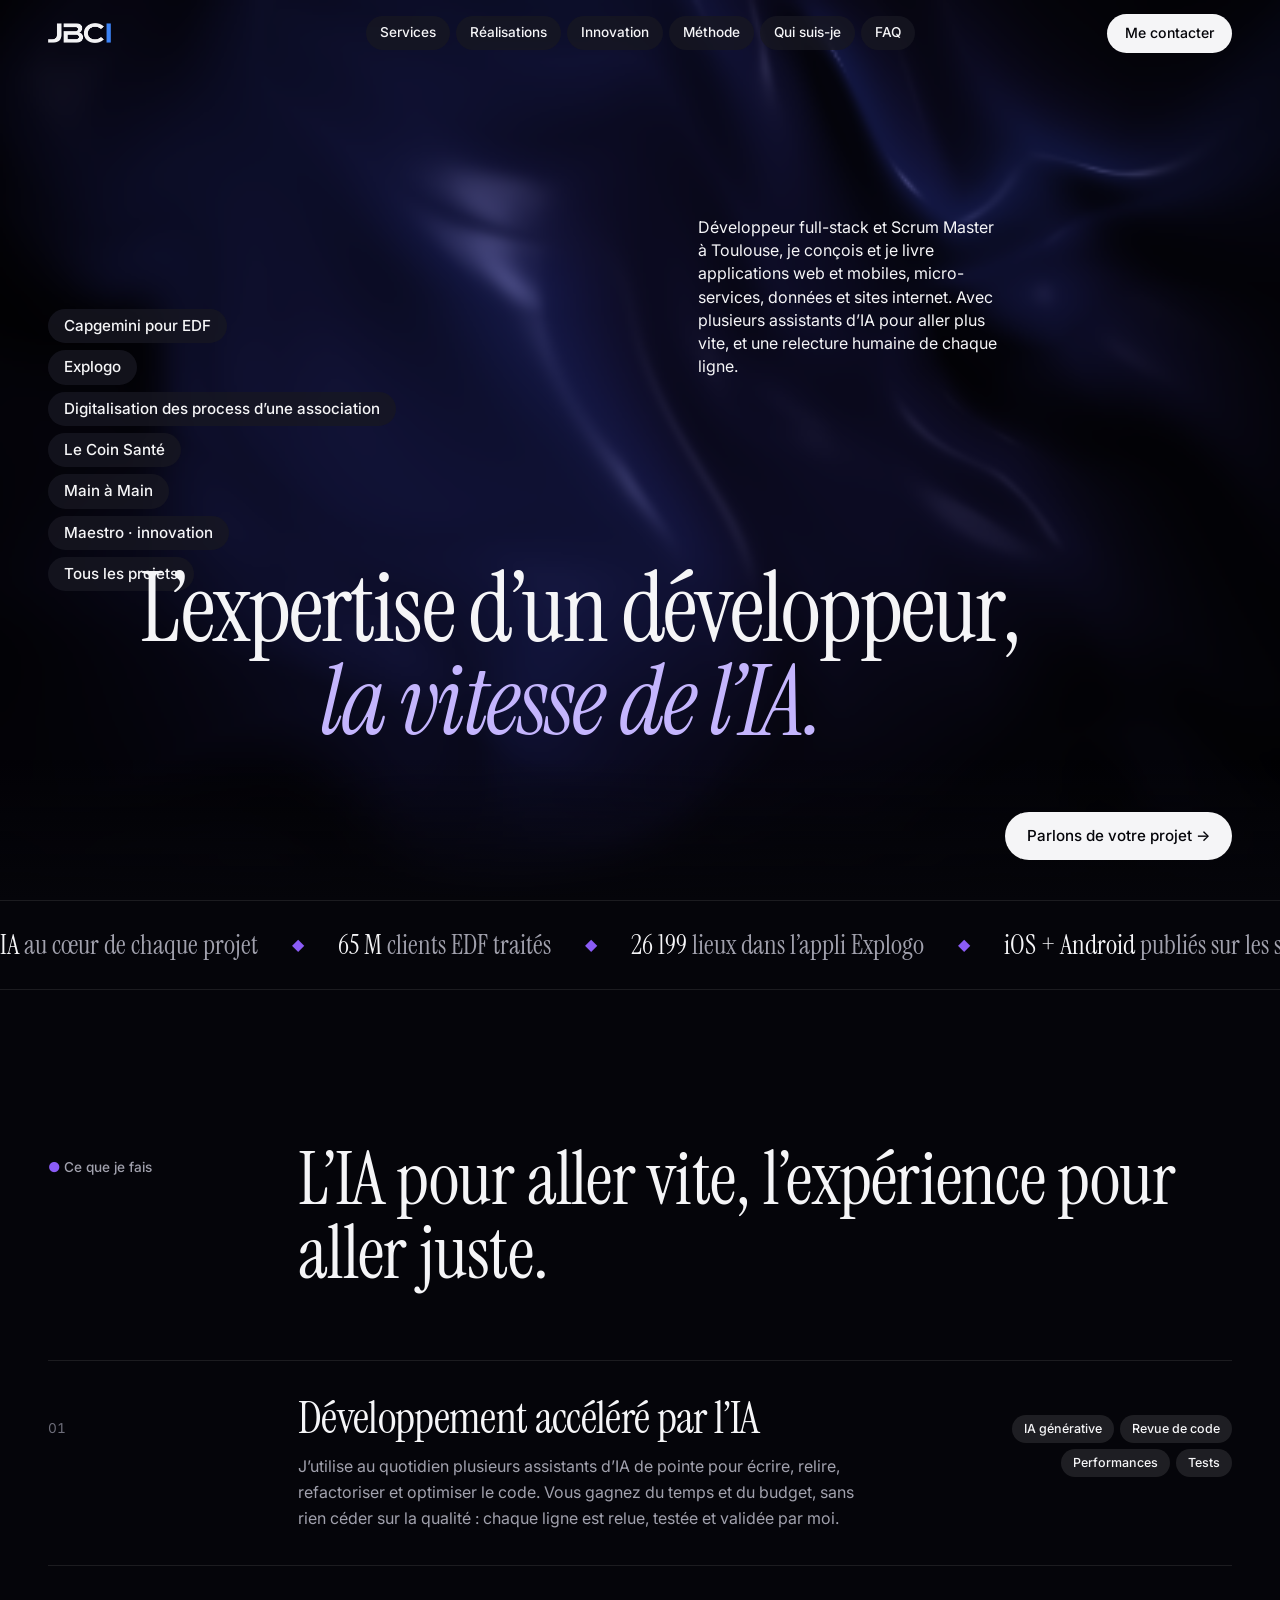
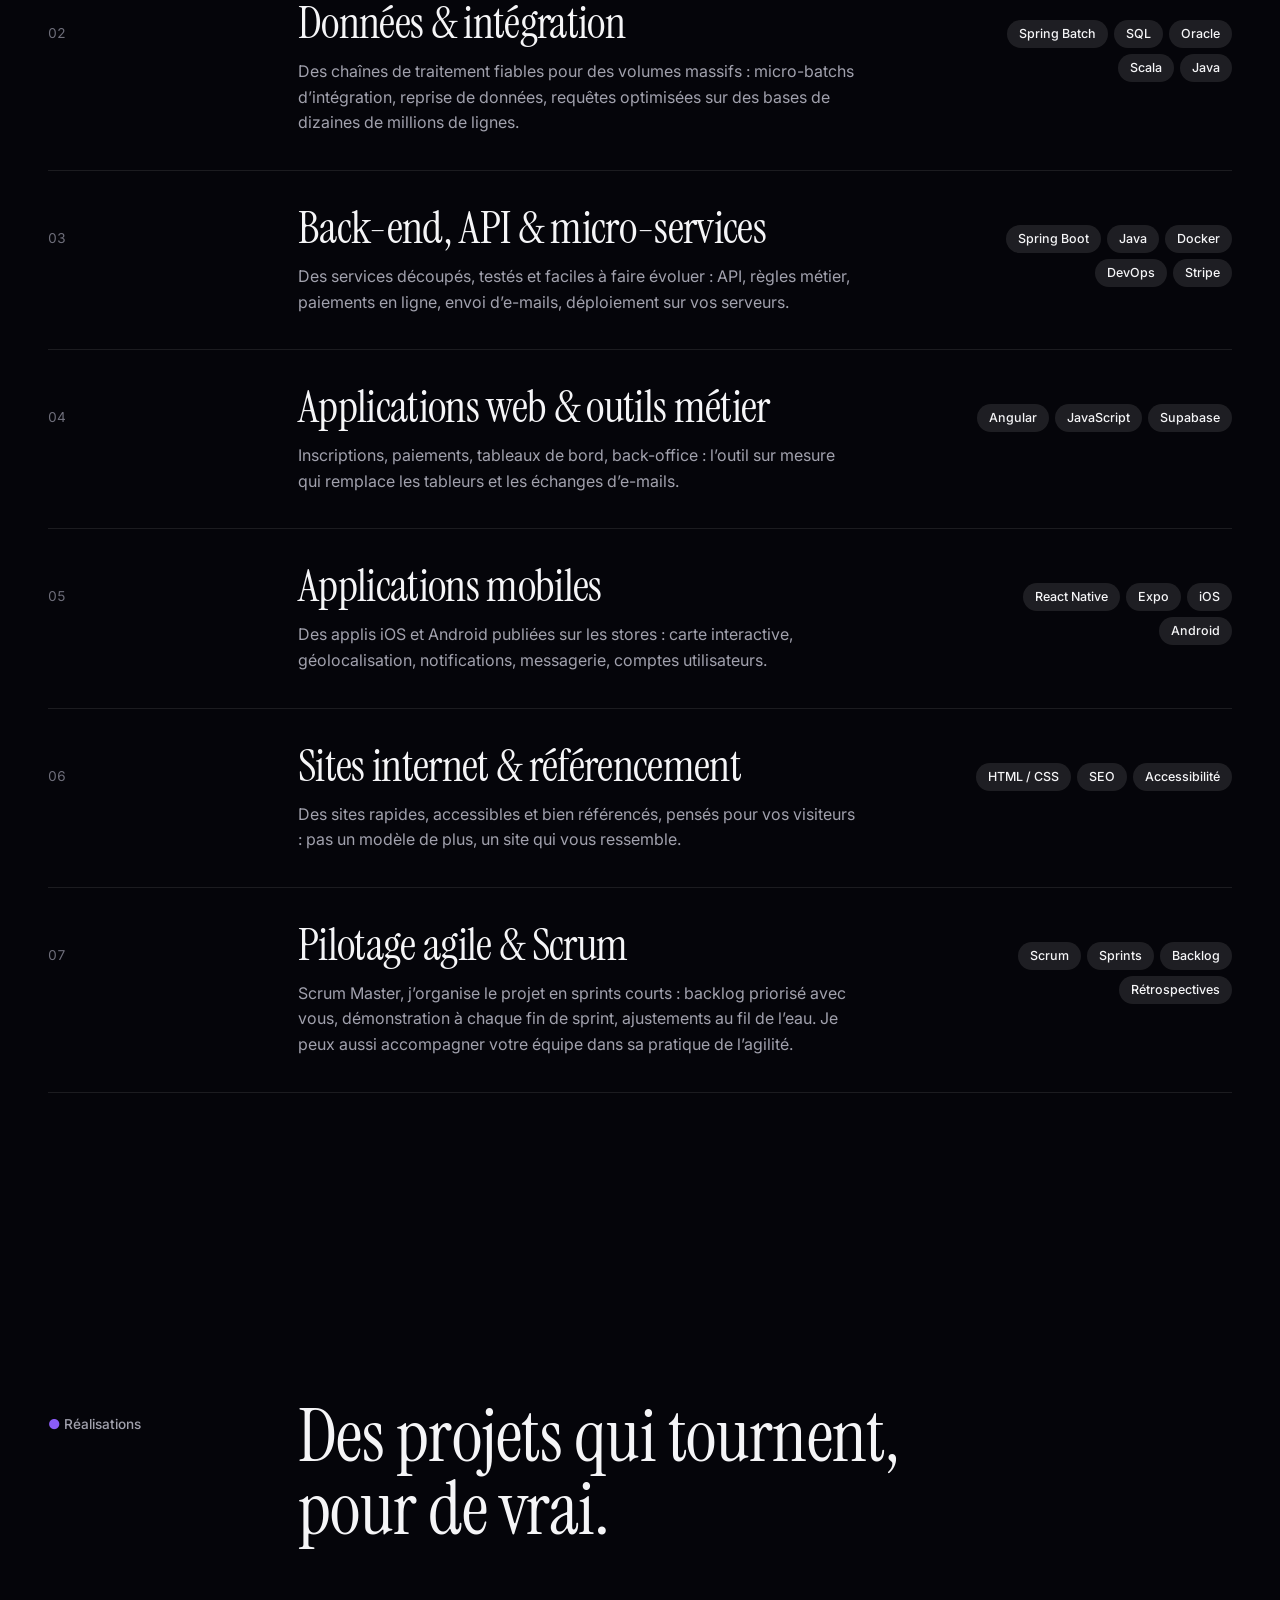
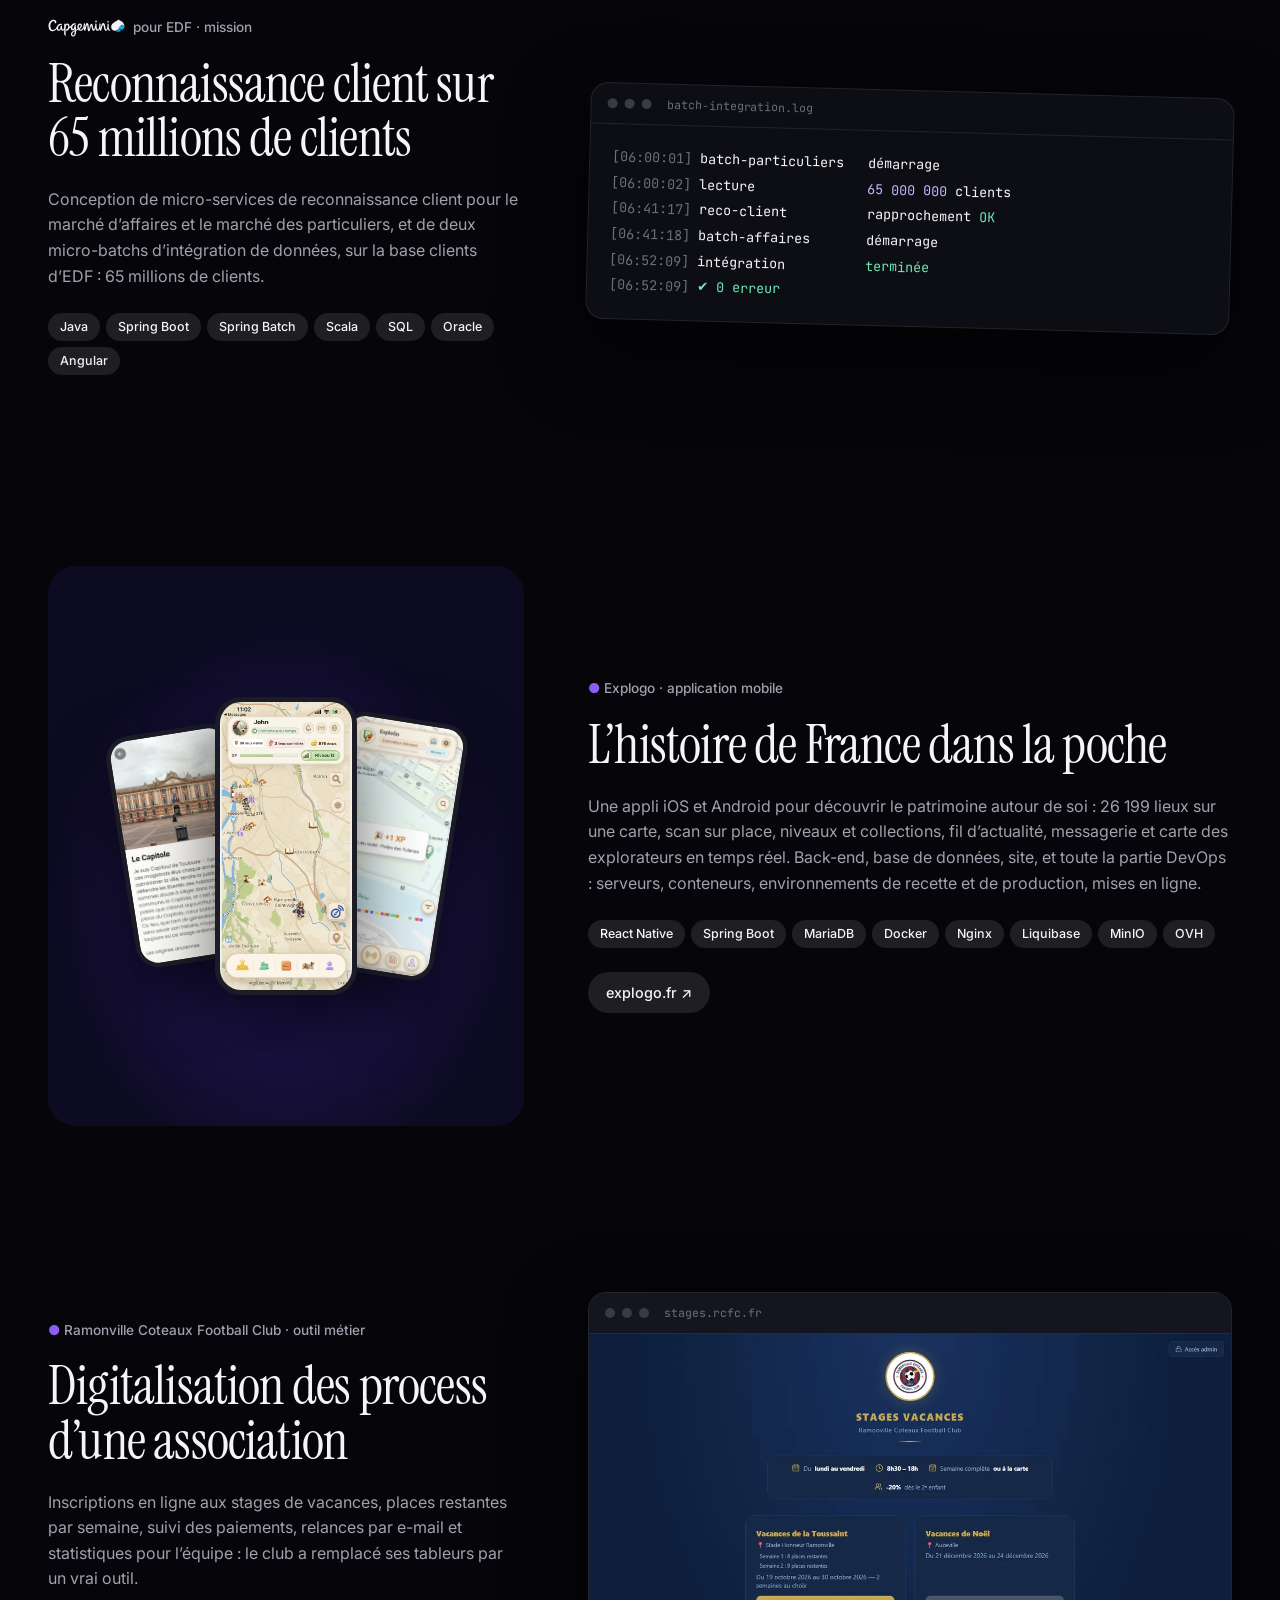
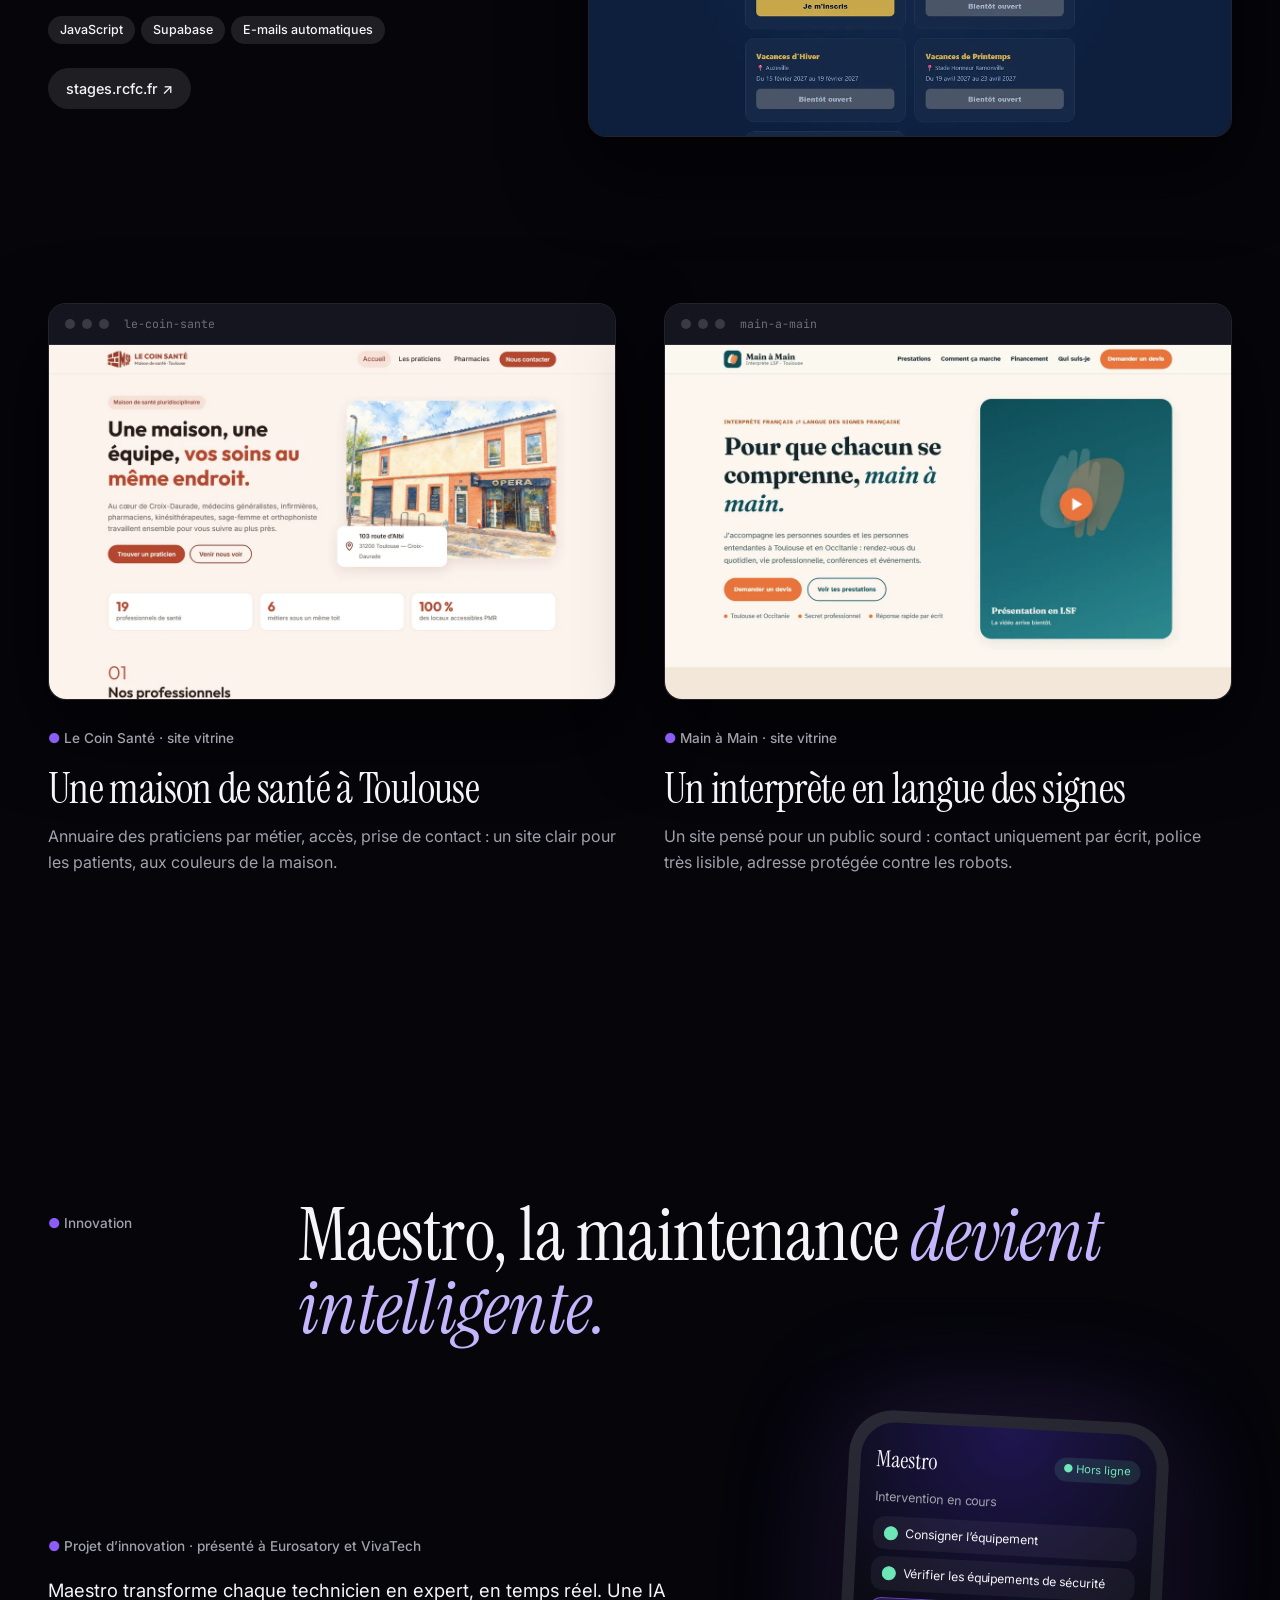
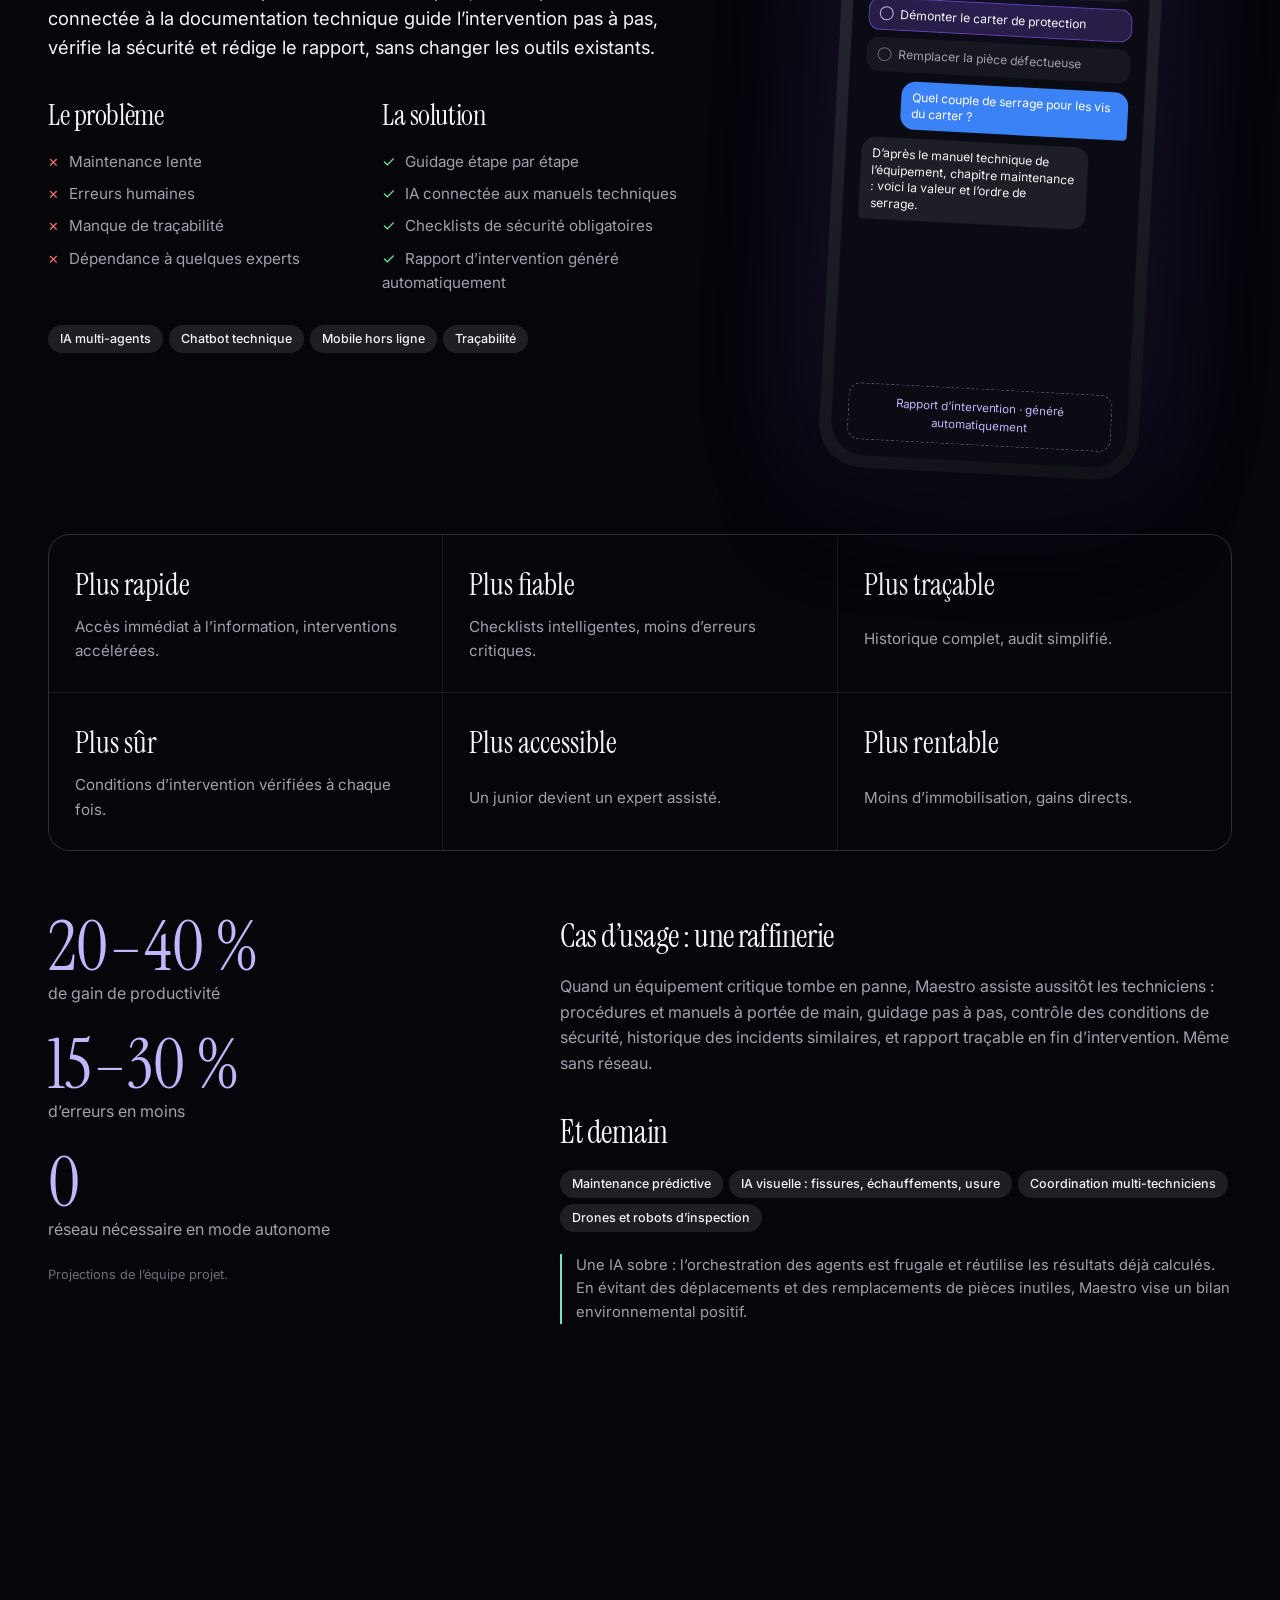
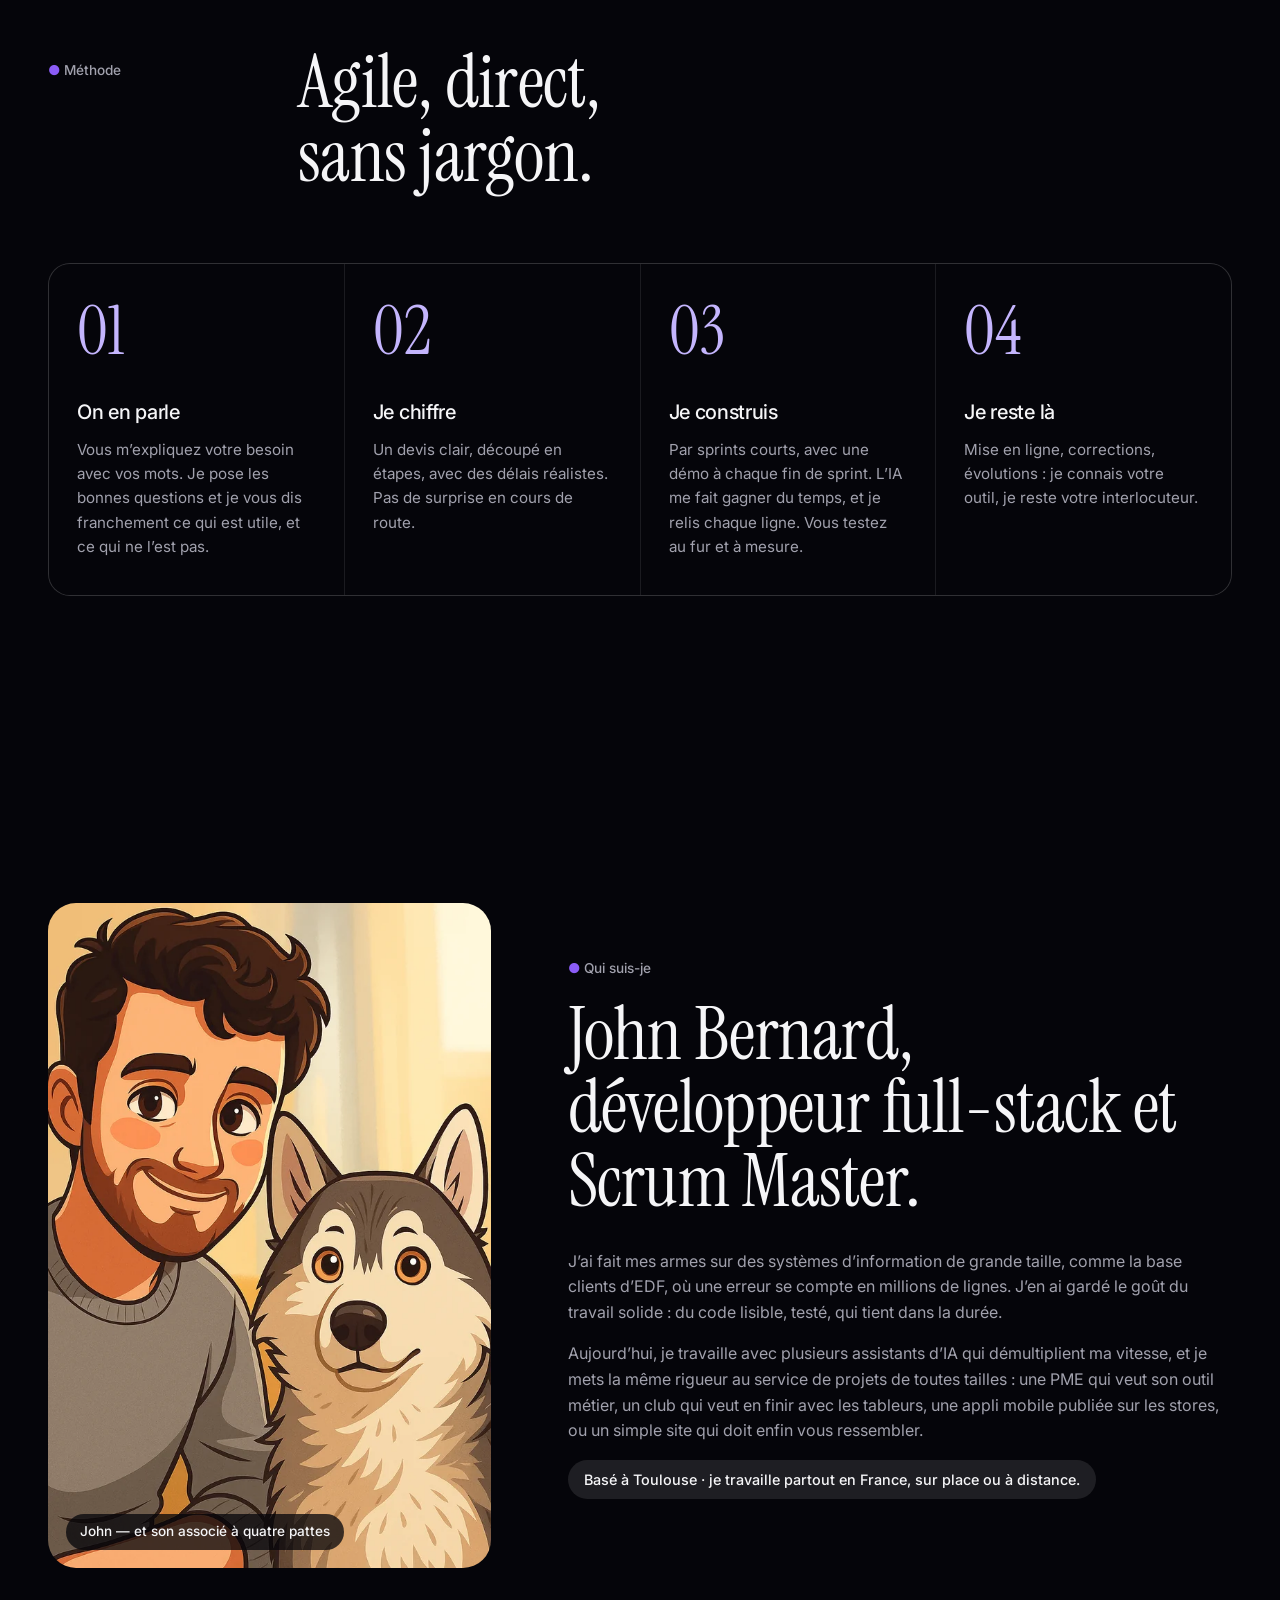
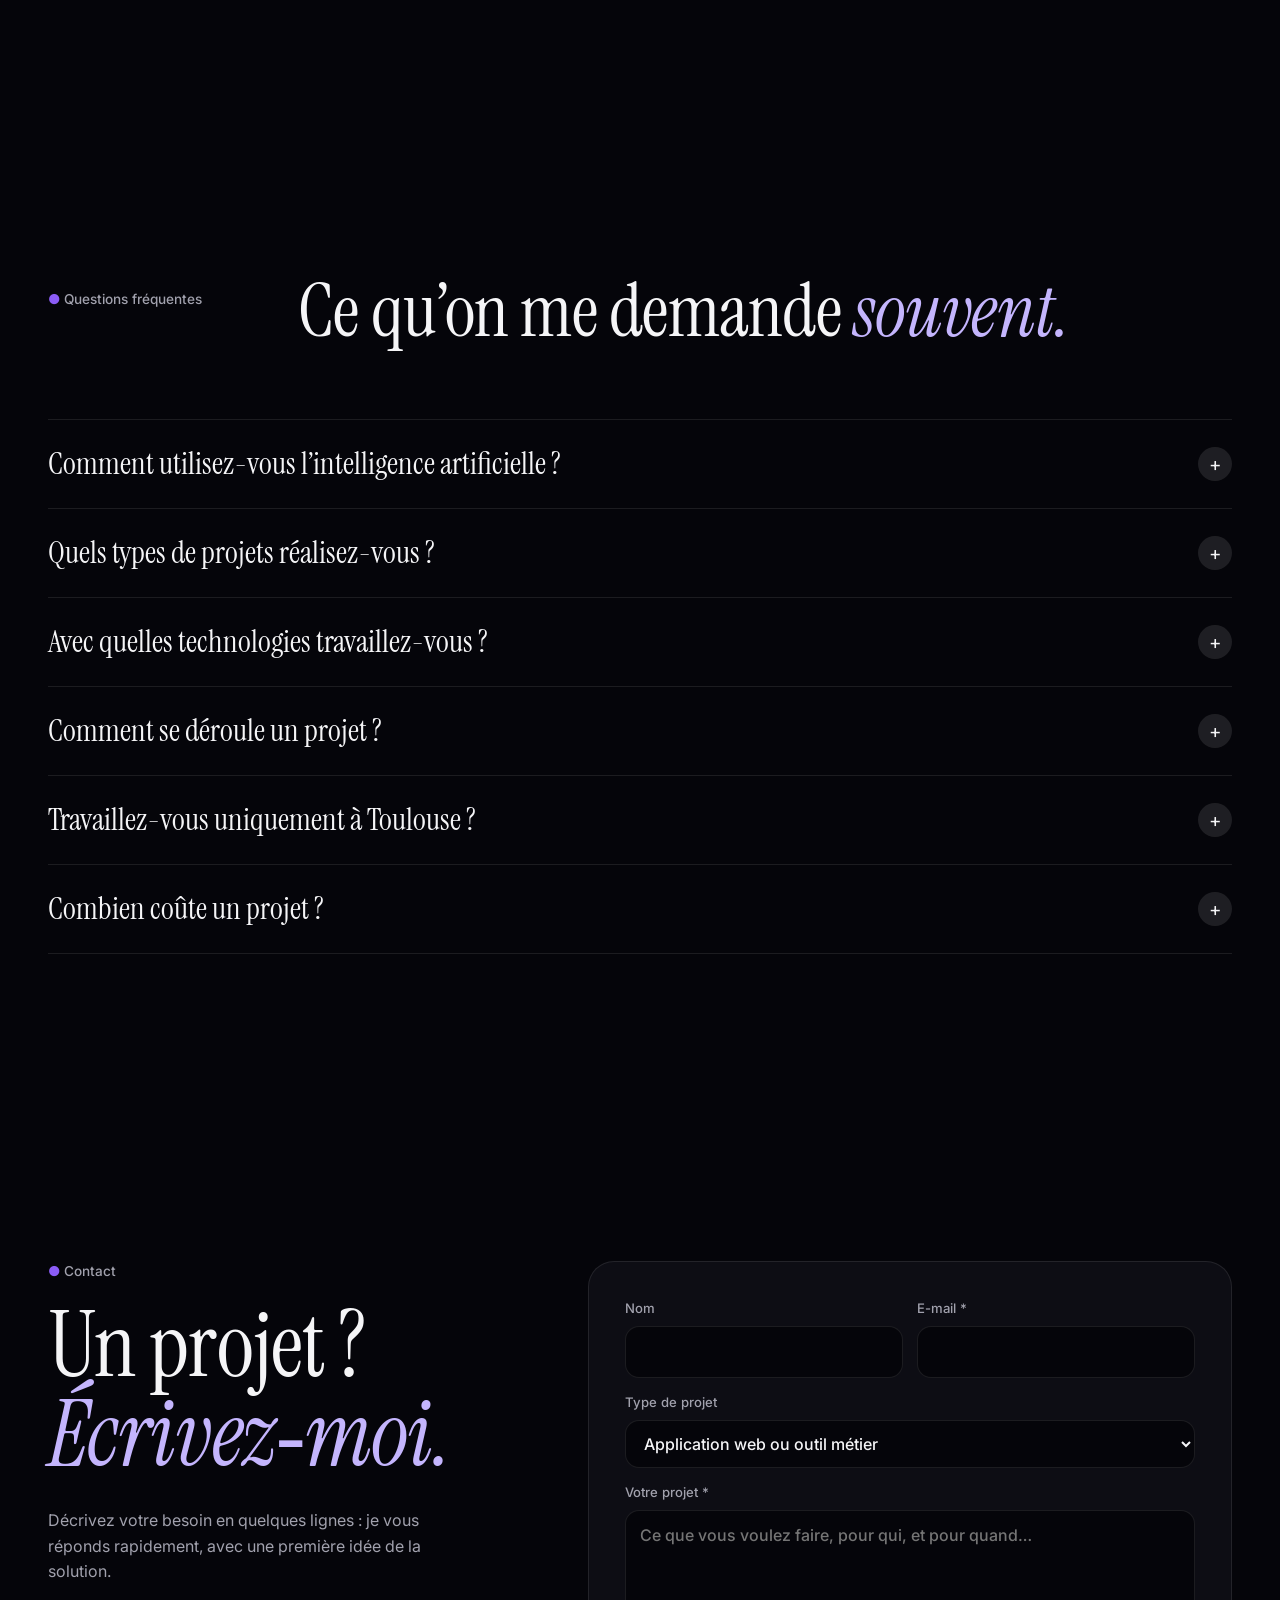
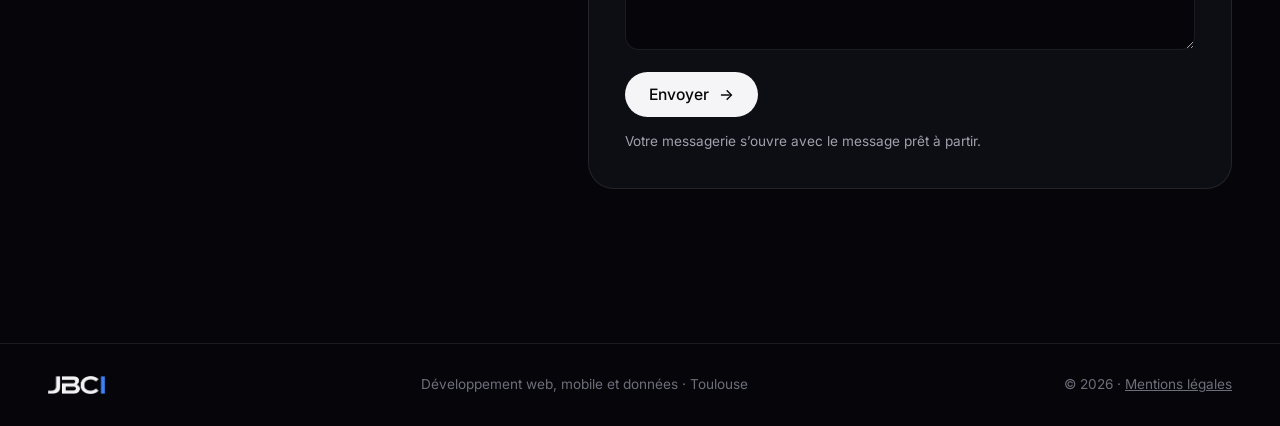
==== commit 09b66d9a: "Domaine definitif : jbci-informatique.fr (canonique, partage, donnees structurees, sitemap, robots) " ====
--- a/index.html
+++ b/index.html
@@ -7,24 +7,24 @@
   <title>JBCI – Développeur full-stack &amp; Scrum Master à Toulouse</title>
   <meta name="description" content="Développeur freelance à Toulouse : applications web et mobiles, micro-services, données, Spring Boot, Angular. Accéléré par l’IA, code relu et testé.">
   <meta name="robots" content="index, follow, max-image-preview:large, max-snippet:-1">
-  <link rel="canonical" href="https://www.jbci-dev.fr/">
+  <link rel="canonical" href="https://www.jbci-informatique.fr/">
   <meta name="author" content="John Bernard">
   <meta name="geo.region" content="FR-31"><meta name="geo.placename" content="Toulouse">
   <meta property="og:type" content="website">
   <meta property="og:site_name" content="JBCI">
   <meta property="og:locale" content="fr_FR">
-  <meta property="og:url" content="https://www.jbci-dev.fr/">
+  <meta property="og:url" content="https://www.jbci-informatique.fr/">
   <meta property="og:title" content="JBCI – L’expertise d’un développeur, la vitesse de l’IA">
   <meta property="og:description" content="Développeur freelance à Toulouse : applications web et mobiles, micro-services, données, Spring Boot, Angular. Accéléré par l’IA, code relu et testé.">
-  <meta property="og:image" content="https://www.jbci-dev.fr/assets/og.jpg">
+  <meta property="og:image" content="https://www.jbci-informatique.fr/assets/og.jpg">
   <meta property="og:image:width" content="1200"><meta property="og:image:height" content="630">
   <meta property="og:image:alt" content="JBCI, développeur full-stack et Scrum Master à Toulouse">
   <meta name="twitter:card" content="summary_large_image">
   <meta name="twitter:title" content="JBCI – L’expertise d’un développeur, la vitesse de l’IA">
   <meta name="twitter:description" content="Développeur freelance à Toulouse : applications web et mobiles, micro-services, données, Spring Boot, Angular. Accéléré par l’IA, code relu et testé.">
-  <meta name="twitter:image" content="https://www.jbci-dev.fr/assets/og.jpg">
+  <meta name="twitter:image" content="https://www.jbci-informatique.fr/assets/og.jpg">
   <link rel="apple-touch-icon" href="/assets/apple-touch-icon.png">
-  <script type="application/ld+json">{"@context":"https://schema.org","@graph":[{"@type":"ProfessionalService","@id":"https://www.jbci-dev.fr/#jbci","name":"JBCI","url":"https://www.jbci-dev.fr/","logo":"https://www.jbci-dev.fr/assets/logo-blanc.png","image":"https://www.jbci-dev.fr/assets/og.jpg","description":"Développeur freelance à Toulouse : applications web et mobiles, micro-services, données, Spring Boot, Angular. Accéléré par l’IA, code relu et testé.","founder":{"@id":"https://www.jbci-dev.fr/#john"},"address":{"@type":"PostalAddress","addressLocality":"Toulouse","addressRegion":"Occitanie","addressCountry":"FR"},"areaServed":[{"@type":"City","name":"Toulouse"},{"@type":"AdministrativeArea","name":"Occitanie"},{"@type":"Country","name":"France"}],"knowsAbout":["Java","Spring Boot","Spring Batch","Scala","SQL","Oracle","Angular","JavaScript","React Native","Micro-services","DevOps","Docker","Intelligence artificielle","Développement assisté par l’IA","Scrum","Méthodes agiles","Applications mobiles iOS et Android","Sites internet","Référencement naturel"],"hasOfferCatalog":{"@type":"OfferCatalog","name":"Services","itemListElement":[{"@type":"Offer","itemOffered":{"@type":"Service","name":"Développement accéléré par l’IA","areaServed":"France"}},{"@type":"Offer","itemOffered":{"@type":"Service","name":"Données et intégration","areaServed":"France"}},{"@type":"Offer","itemOffered":{"@type":"Service","name":"Back-end, API et micro-services","areaServed":"France"}},{"@type":"Offer","itemOffered":{"@type":"Service","name":"Applications web et outils métier","areaServed":"France"}},{"@type":"Offer","itemOffered":{"@type":"Service","name":"Applications mobiles","areaServed":"France"}},{"@type":"Offer","itemOffered":{"@type":"Service","name":"Sites internet et référencement","areaServed":"France"}},{"@type":"Offer","itemOffered":{"@type":"Service","name":"Pilotage agile et Scrum","areaServed":"France"}}]}},{"@type":"Person","@id":"https://www.jbci-dev.fr/#john","name":"John Bernard","jobTitle":"Développeur full-stack et Scrum Master","image":"https://www.jbci-dev.fr/assets/john.webp","worksFor":{"@id":"https://www.jbci-dev.fr/#jbci"},"knowsAbout":["Java","Spring Boot","Spring Batch","Scala","SQL","Oracle","Angular","JavaScript","React Native","Micro-services","DevOps","Docker","Intelligence artificielle","Développement assisté par l’IA","Scrum","Méthodes agiles","Applications mobiles iOS et Android","Sites internet","Référencement naturel"],"address":{"@type":"PostalAddress","addressLocality":"Toulouse","addressRegion":"Occitanie","addressCountry":"FR"}},{"@type":"WebSite","@id":"https://www.jbci-dev.fr/#site","url":"https://www.jbci-dev.fr/","name":"JBCI","inLanguage":"fr-FR","publisher":{"@id":"https://www.jbci-dev.fr/#jbci"}},{"@type":"WebPage","@id":"https://www.jbci-dev.fr/#page","url":"https://www.jbci-dev.fr/","name":"JBCI – Développeur full-stack & Scrum Master à Toulouse","description":"Développeur freelance à Toulouse : applications web et mobiles, micro-services, données, Spring Boot, Angular. Accéléré par l’IA, code relu et testé.","inLanguage":"fr-FR","isPartOf":{"@id":"https://www.jbci-dev.fr/#site"},"about":{"@id":"https://www.jbci-dev.fr/#jbci"},"primaryImageOfPage":"https://www.jbci-dev.fr/assets/og.jpg"},{"@type":"ItemList","name":"Réalisations","itemListElement":[{"@type":"ListItem","position":1,"item":{"@type":"CreativeWork","name":"Reconnaissance client sur 65 millions de clients (Capgemini pour EDF)","creator":{"@id":"https://www.jbci-dev.fr/#john"}}},{"@type":"ListItem","position":2,"item":{"@type":"CreativeWork","name":"Explogo, application mobile du patrimoine","url":"https://explogo.fr","creator":{"@id":"https://www.jbci-dev.fr/#john"}}},{"@type":"ListItem","position":3,"item":{"@type":"CreativeWork","name":"Digitalisation des process d’une association","url":"https://stages.rcfc.fr","creator":{"@id":"https://www.jbci-dev.fr/#john"}}},{"@type":"ListItem","position":4,"item":{"@type":"CreativeWork","name":"Maestro, maintenance guidée par l’IA (innovation)","creator":{"@id":"https://www.jbci-dev.fr/#john"}}},{"@type":"ListItem","position":5,"item":{"@type":"CreativeWork","name":"Le Coin Santé, site de maison de santé","creator":{"@id":"https://www.jbci-dev.fr/#john"}}},{"@type":"ListItem","position":6,"item":{"@type":"CreativeWork","name":"Main à Main, site d’interprète en langue des signes","creator":{"@id":"https://www.jbci-dev.fr/#john"}}}]},{"@type":"FAQPage","@id":"https://www.jbci-dev.fr/#faq","mainEntity":[{"@type":"Question","name":"Comment utilisez-vous l’intelligence artificielle ?","acceptedAnswer":{"@type":"Answer","text":"J’utilise au quotidien plusieurs assistants d’IA pour écrire, relire, refactoriser et optimiser le code. Ils me font gagner beaucoup de temps, mais rien n’est livré sans être relu, testé et validé par moi : vous profitez de la vitesse de l’IA avec la rigueur d’un développeur expérimenté."}},{"@type":"Question","name":"Quels types de projets réalisez-vous ?","acceptedAnswer":{"@type":"Answer","text":"Applications web et outils métier, applications mobiles iOS et Android, back-end, API et micro-services, traitements de données à grande échelle, et sites internet optimisés pour le référencement. J’ai par exemple travaillé sur la base de 65 millions de clients d’EDF pour Capgemini, et créé l’application mobile Explogo."}},{"@type":"Question","name":"Avec quelles technologies travaillez-vous ?","acceptedAnswer":{"@type":"Answer","text":"Java, Spring Boot et Spring Batch, Scala, SQL et Oracle pour le back-end et les données ; Angular, JavaScript et React Native pour le web et le mobile ; Docker et les serveurs pour la mise en production. Je choisis toujours la technologie qui sert votre projet, pas l’inverse."}},{"@type":"Question","name":"Comment se déroule un projet ?","acceptedAnswer":{"@type":"Answer","text":"En tant que Scrum Master, j’organise le travail en sprints courts : on priorise ensemble ce qui compte le plus, vous voyez une démonstration à chaque fin de sprint et on ajuste au fil de l’eau. Vous savez toujours où en est votre projet."}},{"@type":"Question","name":"Travaillez-vous uniquement à Toulouse ?","acceptedAnswer":{"@type":"Answer","text":"Je suis basé à Toulouse et je travaille partout en France, sur place ou à distance. Les échanges en visio et les démonstrations en ligne permettent de suivre un projet de n’importe où."}},{"@type":"Question","name":"Combien coûte un projet ?","acceptedAnswer":{"@type":"Answer","text":"Chaque projet est différent : après un premier échange pour comprendre votre besoin, je vous envoie un devis clair, découpé en étapes, avec des délais réalistes. Grâce à l’IA, je livre plus vite, ce qui se ressent aussi sur le budget."}}]}]}</script>
+  <script type="application/ld+json">{"@context":"https://schema.org","@graph":[{"@type":"ProfessionalService","@id":"https://www.jbci-informatique.fr/#jbci","name":"JBCI","url":"https://www.jbci-informatique.fr/","logo":"https://www.jbci-informatique.fr/assets/logo-blanc.png","image":"https://www.jbci-informatique.fr/assets/og.jpg","description":"Développeur freelance à Toulouse : applications web et mobiles, micro-services, données, Spring Boot, Angular. Accéléré par l’IA, code relu et testé.","founder":{"@id":"https://www.jbci-informatique.fr/#john"},"address":{"@type":"PostalAddress","addressLocality":"Toulouse","addressRegion":"Occitanie","addressCountry":"FR"},"areaServed":[{"@type":"City","name":"Toulouse"},{"@type":"AdministrativeArea","name":"Occitanie"},{"@type":"Country","name":"France"}],"knowsAbout":["Java","Spring Boot","Spring Batch","Scala","SQL","Oracle","Angular","JavaScript","React Native","Micro-services","DevOps","Docker","Intelligence artificielle","Développement assisté par l’IA","Scrum","Méthodes agiles","Applications mobiles iOS et Android","Sites internet","Référencement naturel"],"hasOfferCatalog":{"@type":"OfferCatalog","name":"Services","itemListElement":[{"@type":"Offer","itemOffered":{"@type":"Service","name":"Développement accéléré par l’IA","areaServed":"France"}},{"@type":"Offer","itemOffered":{"@type":"Service","name":"Données et intégration","areaServed":"France"}},{"@type":"Offer","itemOffered":{"@type":"Service","name":"Back-end, API et micro-services","areaServed":"France"}},{"@type":"Offer","itemOffered":{"@type":"Service","name":"Applications web et outils métier","areaServed":"France"}},{"@type":"Offer","itemOffered":{"@type":"Service","name":"Applications mobiles","areaServed":"France"}},{"@type":"Offer","itemOffered":{"@type":"Service","name":"Sites internet et référencement","areaServed":"France"}},{"@type":"Offer","itemOffered":{"@type":"Service","name":"Pilotage agile et Scrum","areaServed":"France"}}]}},{"@type":"Person","@id":"https://www.jbci-informatique.fr/#john","name":"John Bernard","jobTitle":"Développeur full-stack et Scrum Master","image":"https://www.jbci-informatique.fr/assets/john.webp","worksFor":{"@id":"https://www.jbci-informatique.fr/#jbci"},"knowsAbout":["Java","Spring Boot","Spring Batch","Scala","SQL","Oracle","Angular","JavaScript","React Native","Micro-services","DevOps","Docker","Intelligence artificielle","Développement assisté par l’IA","Scrum","Méthodes agiles","Applications mobiles iOS et Android","Sites internet","Référencement naturel"],"address":{"@type":"PostalAddress","addressLocality":"Toulouse","addressRegion":"Occitanie","addressCountry":"FR"}},{"@type":"WebSite","@id":"https://www.jbci-informatique.fr/#site","url":"https://www.jbci-informatique.fr/","name":"JBCI","inLanguage":"fr-FR","publisher":{"@id":"https://www.jbci-informatique.fr/#jbci"}},{"@type":"WebPage","@id":"https://www.jbci-informatique.fr/#page","url":"https://www.jbci-informatique.fr/","name":"JBCI – Développeur full-stack & Scrum Master à Toulouse","description":"Développeur freelance à Toulouse : applications web et mobiles, micro-services, données, Spring Boot, Angular. Accéléré par l’IA, code relu et testé.","inLanguage":"fr-FR","isPartOf":{"@id":"https://www.jbci-informatique.fr/#site"},"about":{"@id":"https://www.jbci-informatique.fr/#jbci"},"primaryImageOfPage":"https://www.jbci-informatique.fr/assets/og.jpg"},{"@type":"ItemList","name":"Réalisations","itemListElement":[{"@type":"ListItem","position":1,"item":{"@type":"CreativeWork","name":"Reconnaissance client sur 65 millions de clients (Capgemini pour EDF)","creator":{"@id":"https://www.jbci-informatique.fr/#john"}}},{"@type":"ListItem","position":2,"item":{"@type":"CreativeWork","name":"Explogo, application mobile du patrimoine","url":"https://explogo.fr","creator":{"@id":"https://www.jbci-informatique.fr/#john"}}},{"@type":"ListItem","position":3,"item":{"@type":"CreativeWork","name":"Digitalisation des process d’une association","url":"https://stages.rcfc.fr","creator":{"@id":"https://www.jbci-informatique.fr/#john"}}},{"@type":"ListItem","position":4,"item":{"@type":"CreativeWork","name":"Maestro, maintenance guidée par l’IA (innovation)","creator":{"@id":"https://www.jbci-informatique.fr/#john"}}},{"@type":"ListItem","position":5,"item":{"@type":"CreativeWork","name":"Le Coin Santé, site de maison de santé","creator":{"@id":"https://www.jbci-informatique.fr/#john"}}},{"@type":"ListItem","position":6,"item":{"@type":"CreativeWork","name":"Main à Main, site d’interprète en langue des signes","creator":{"@id":"https://www.jbci-informatique.fr/#john"}}}]},{"@type":"FAQPage","@id":"https://www.jbci-informatique.fr/#faq","mainEntity":[{"@type":"Question","name":"Comment utilisez-vous l’intelligence artificielle ?","acceptedAnswer":{"@type":"Answer","text":"J’utilise au quotidien plusieurs assistants d’IA pour écrire, relire, refactoriser et optimiser le code. Ils me font gagner beaucoup de temps, mais rien n’est livré sans être relu, testé et validé par moi : vous profitez de la vitesse de l’IA avec la rigueur d’un développeur expérimenté."}},{"@type":"Question","name":"Quels types de projets réalisez-vous ?","acceptedAnswer":{"@type":"Answer","text":"Applications web et outils métier, applications mobiles iOS et Android, back-end, API et micro-services, traitements de données à grande échelle, et sites internet optimisés pour le référencement. J’ai par exemple travaillé sur la base de 65 millions de clients d’EDF pour Capgemini, et créé l’application mobile Explogo."}},{"@type":"Question","name":"Avec quelles technologies travaillez-vous ?","acceptedAnswer":{"@type":"Answer","text":"Java, Spring Boot et Spring Batch, Scala, SQL et Oracle pour le back-end et les données ; Angular, JavaScript et React Native pour le web et le mobile ; Docker et les serveurs pour la mise en production. Je choisis toujours la technologie qui sert votre projet, pas l’inverse."}},{"@type":"Question","name":"Comment se déroule un projet ?","acceptedAnswer":{"@type":"Answer","text":"En tant que Scrum Master, j’organise le travail en sprints courts : on priorise ensemble ce qui compte le plus, vous voyez une démonstration à chaque fin de sprint et on ajuste au fil de l’eau. Vous savez toujours où en est votre projet."}},{"@type":"Question","name":"Travaillez-vous uniquement à Toulouse ?","acceptedAnswer":{"@type":"Answer","text":"Je suis basé à Toulouse et je travaille partout en France, sur place ou à distance. Les échanges en visio et les démonstrations en ligne permettent de suivre un projet de n’importe où."}},{"@type":"Question","name":"Combien coûte un projet ?","acceptedAnswer":{"@type":"Answer","text":"Chaque projet est différent : après un premier échange pour comprendre votre besoin, je vous envoie un devis clair, découpé en étapes, avec des délais réalistes. Grâce à l’IA, je livre plus vite, ce qui se ressent aussi sur le budget."}}]}]}</script>
   <!-- SEO:fin -->
   <meta name="theme-color" content="#05050A">
   <link rel="icon" href="assets/favicon.svg" type="image/svg+xml">
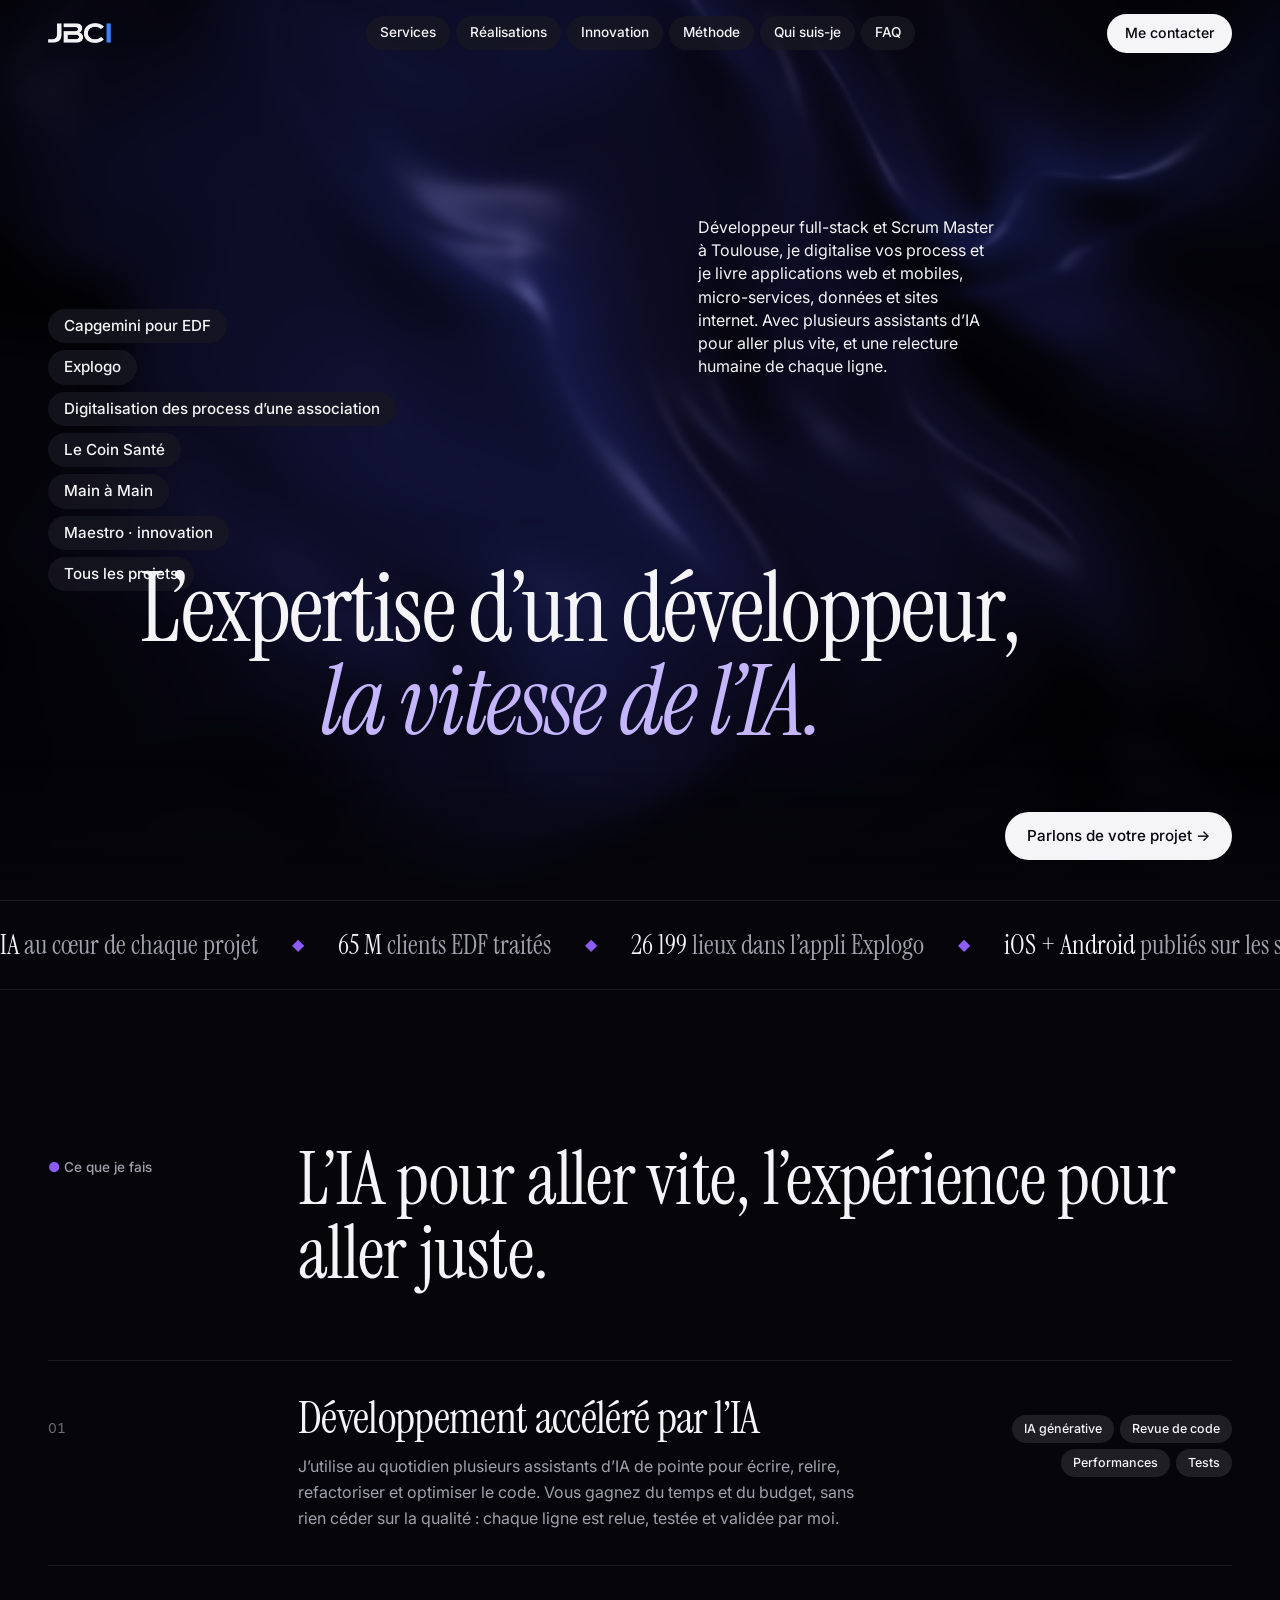
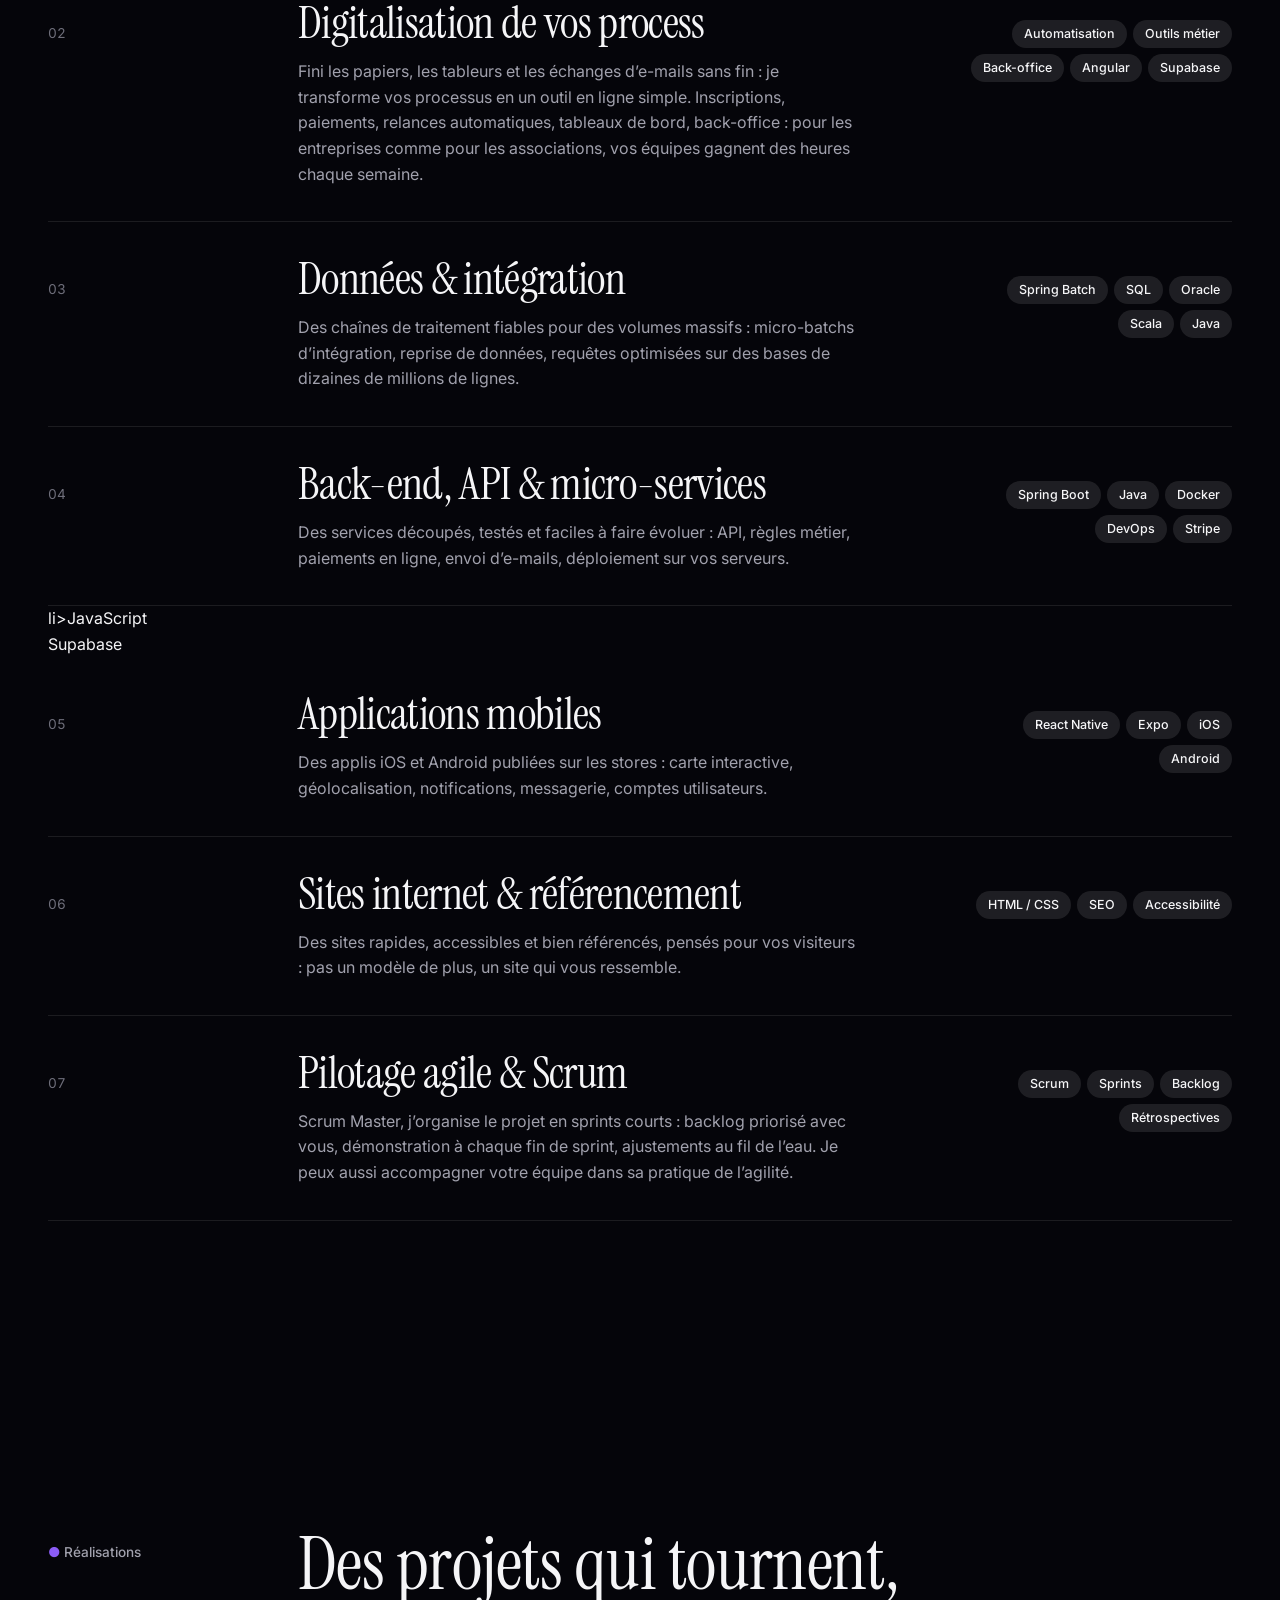
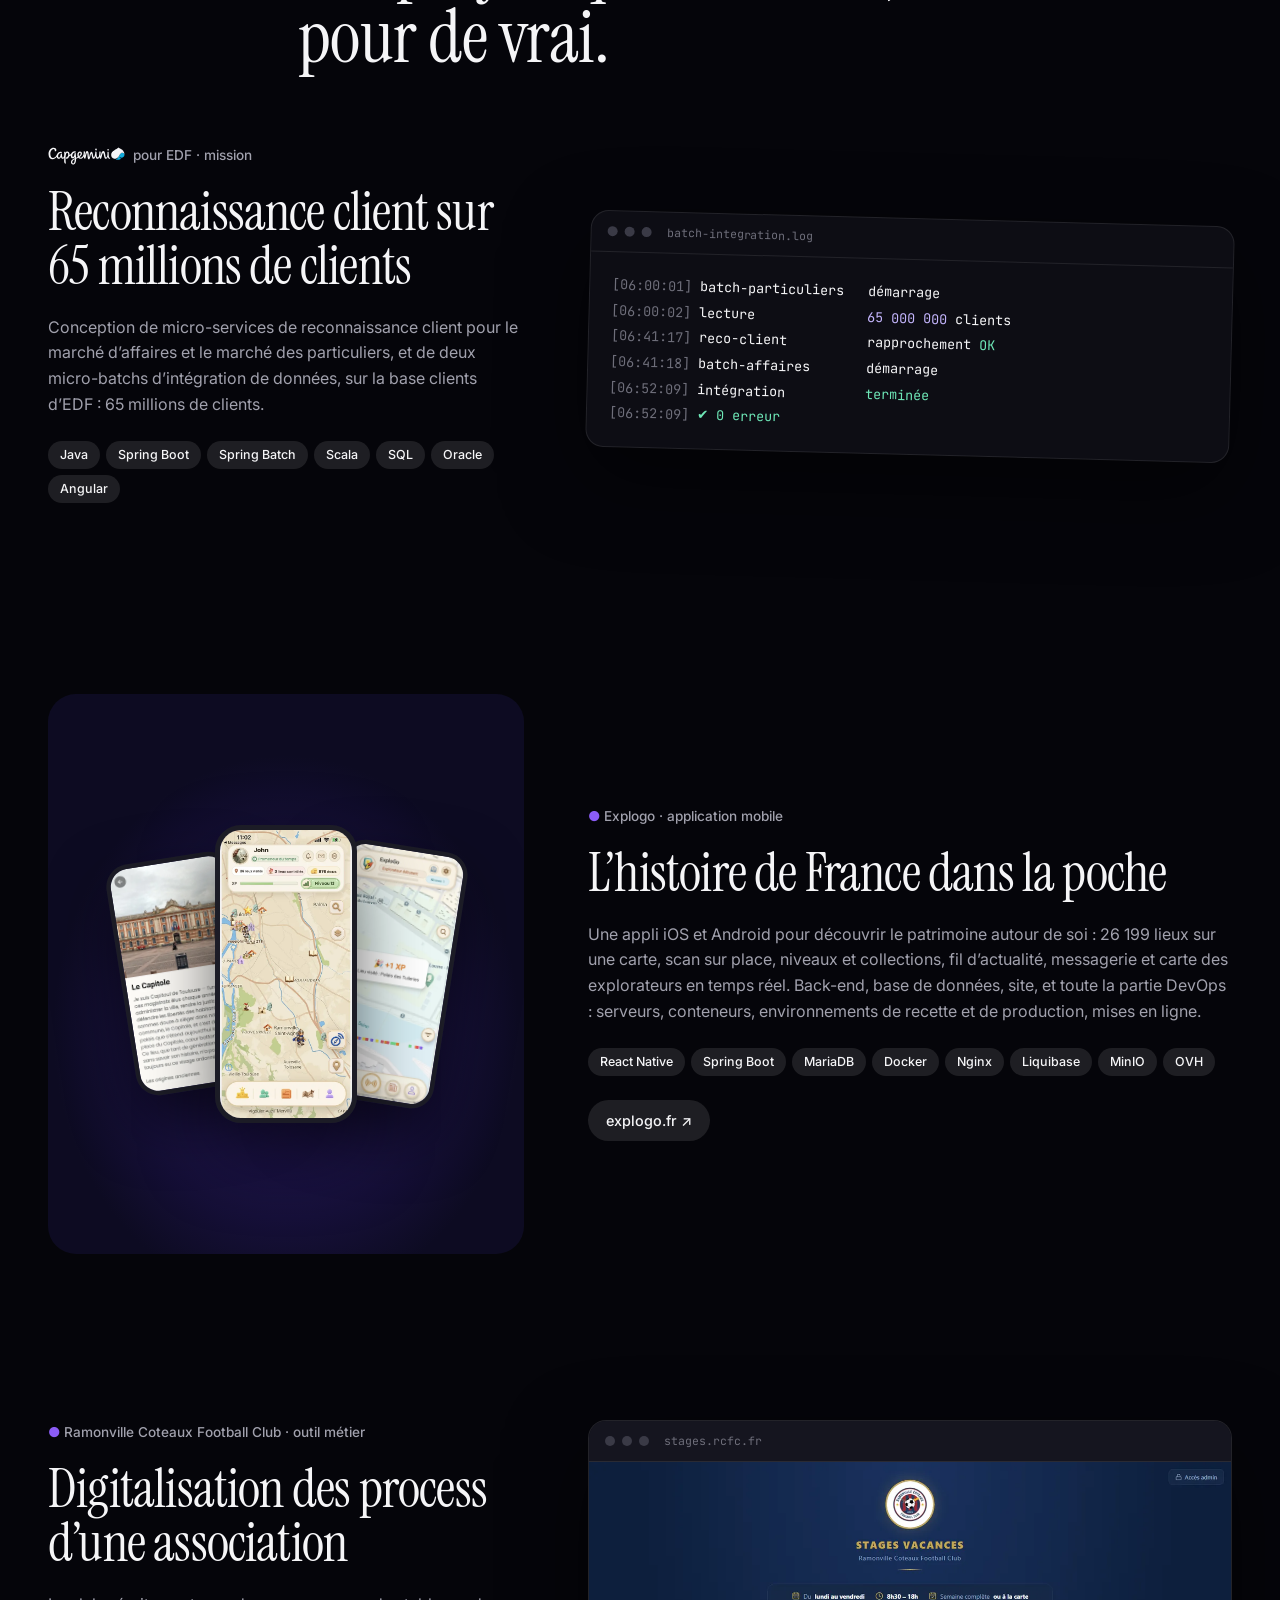
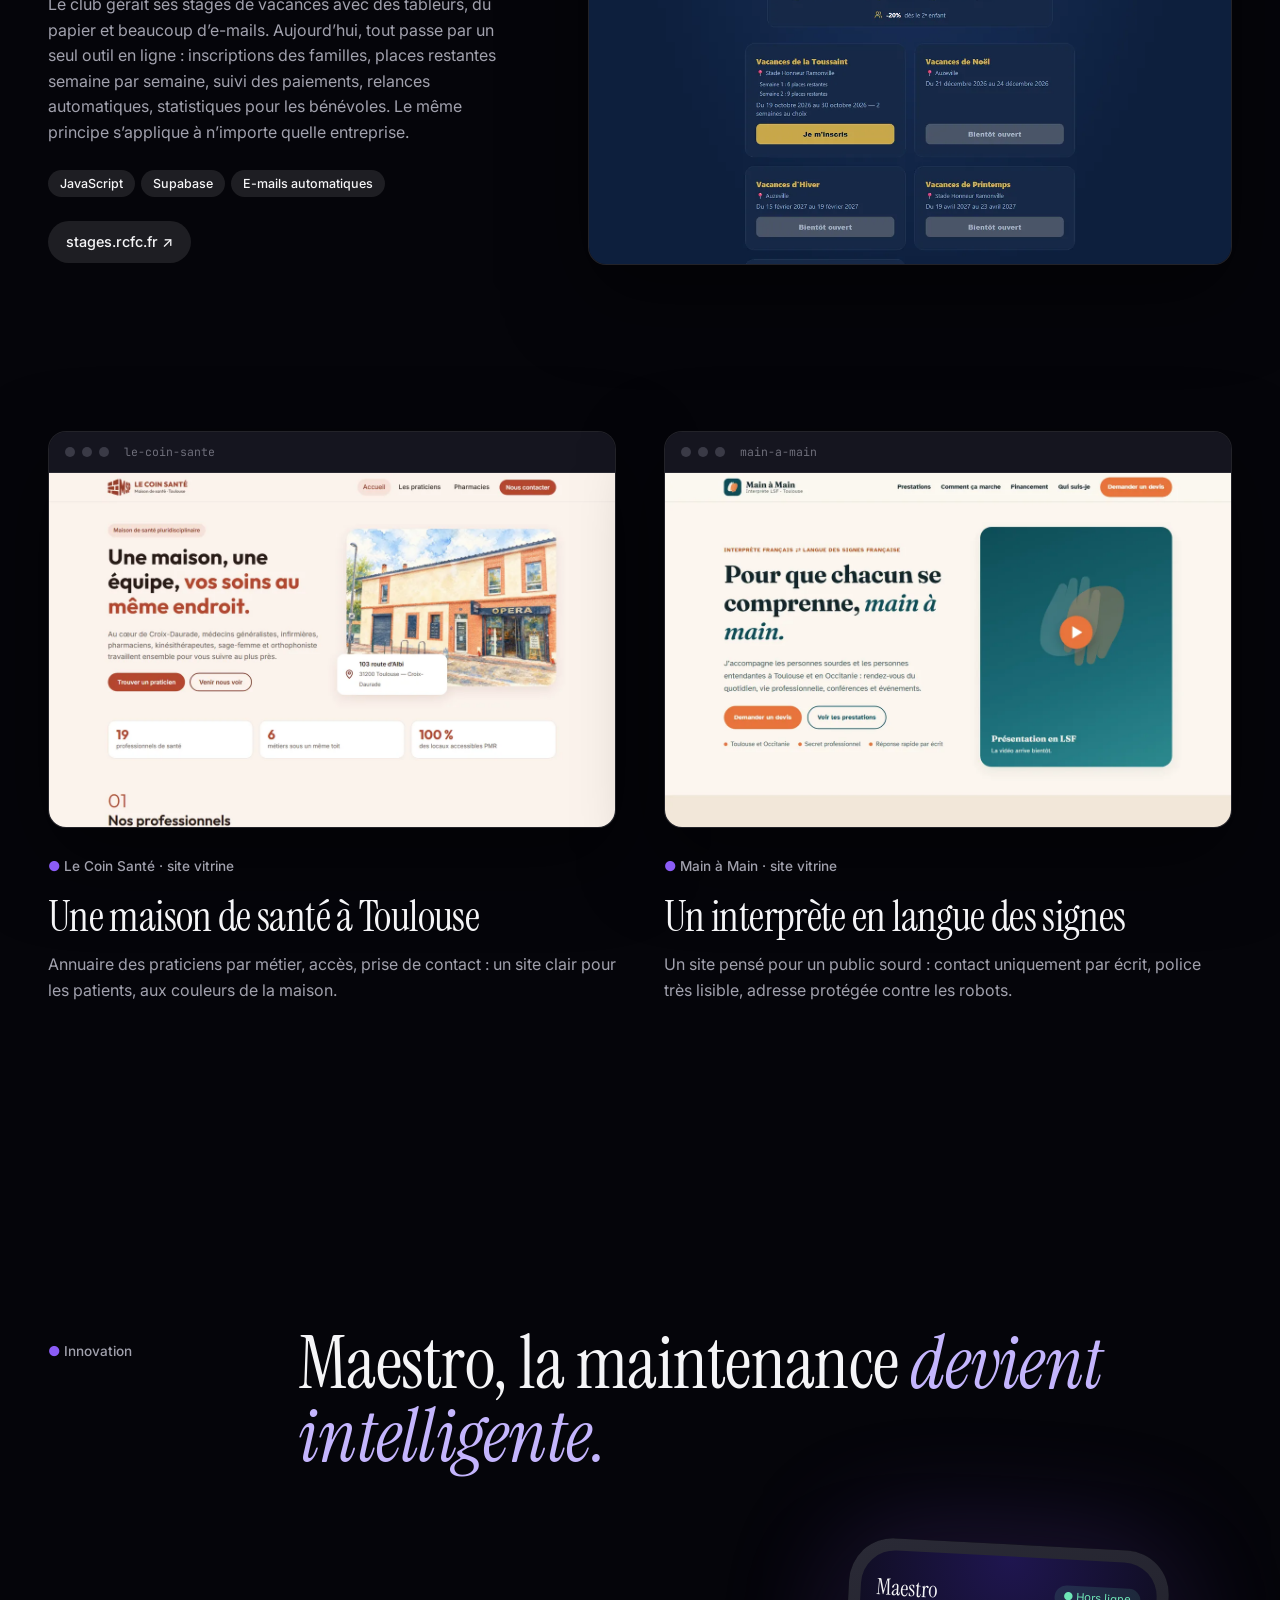
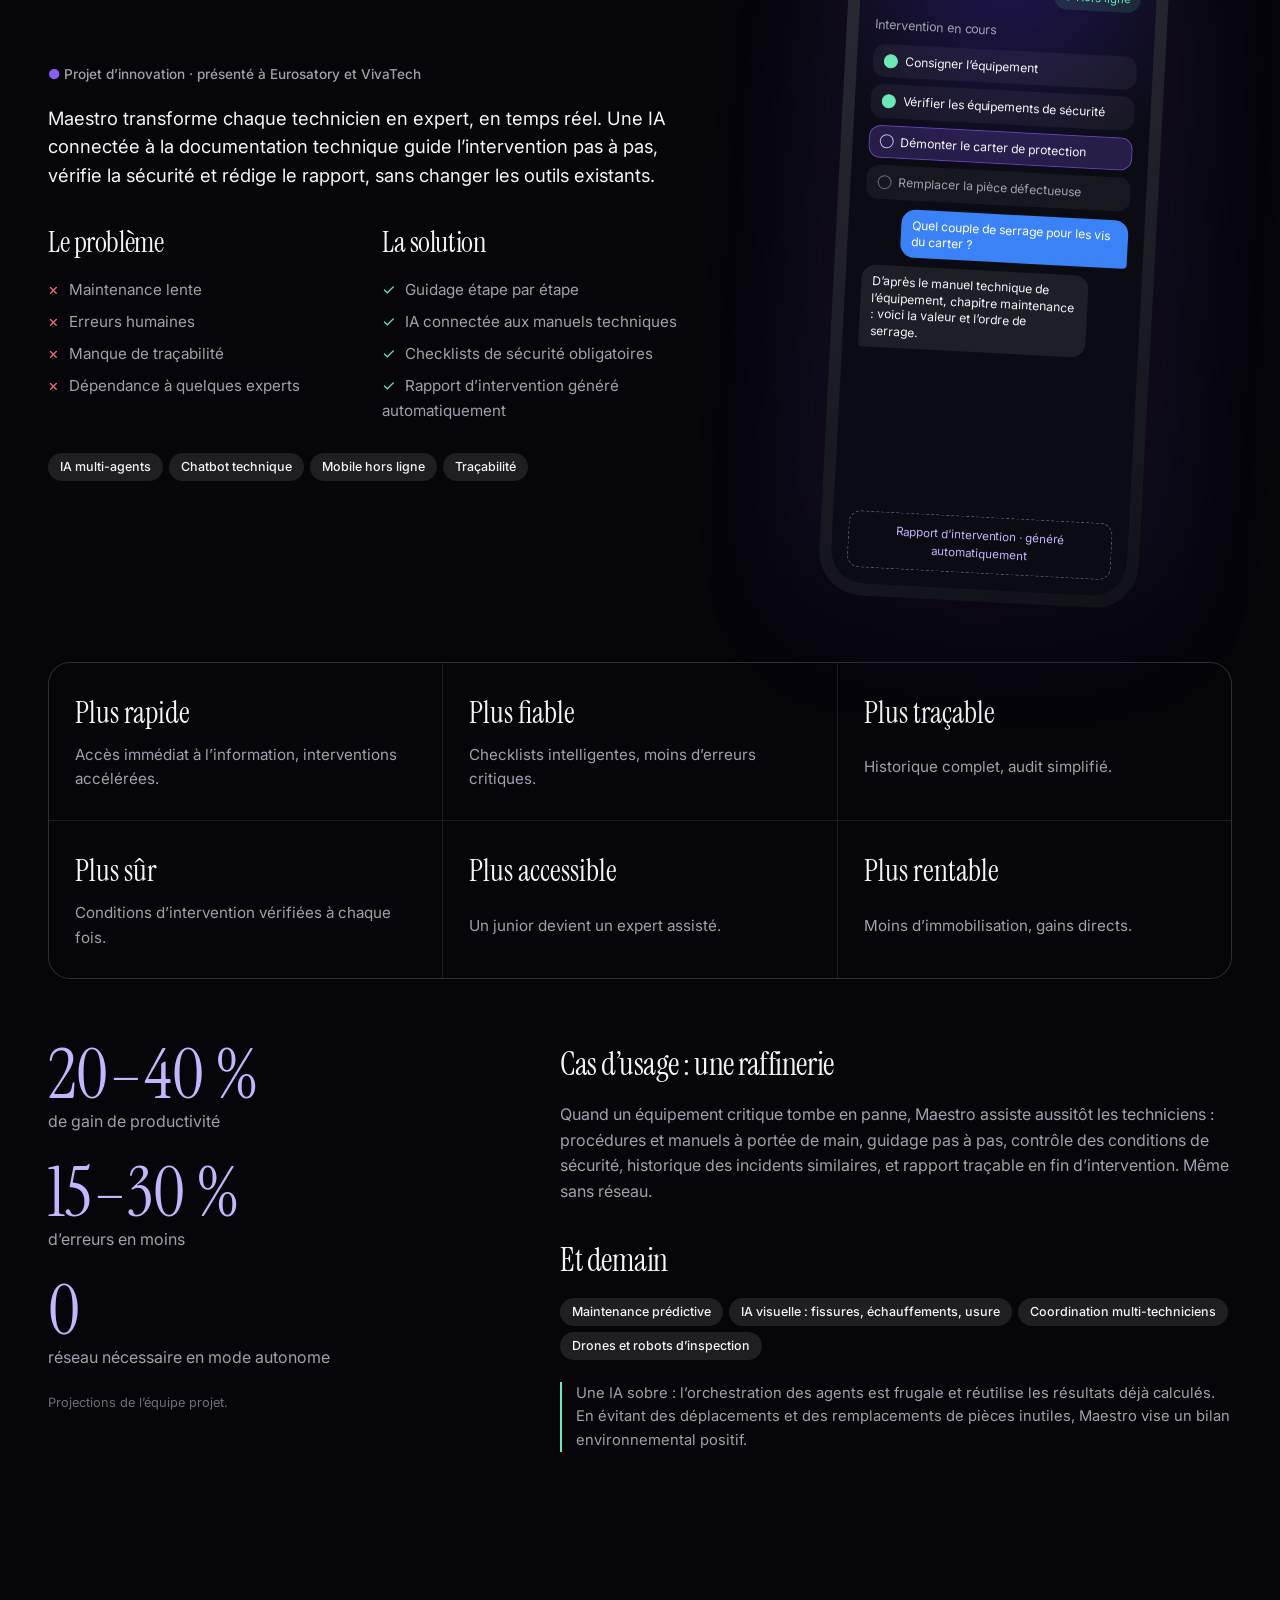
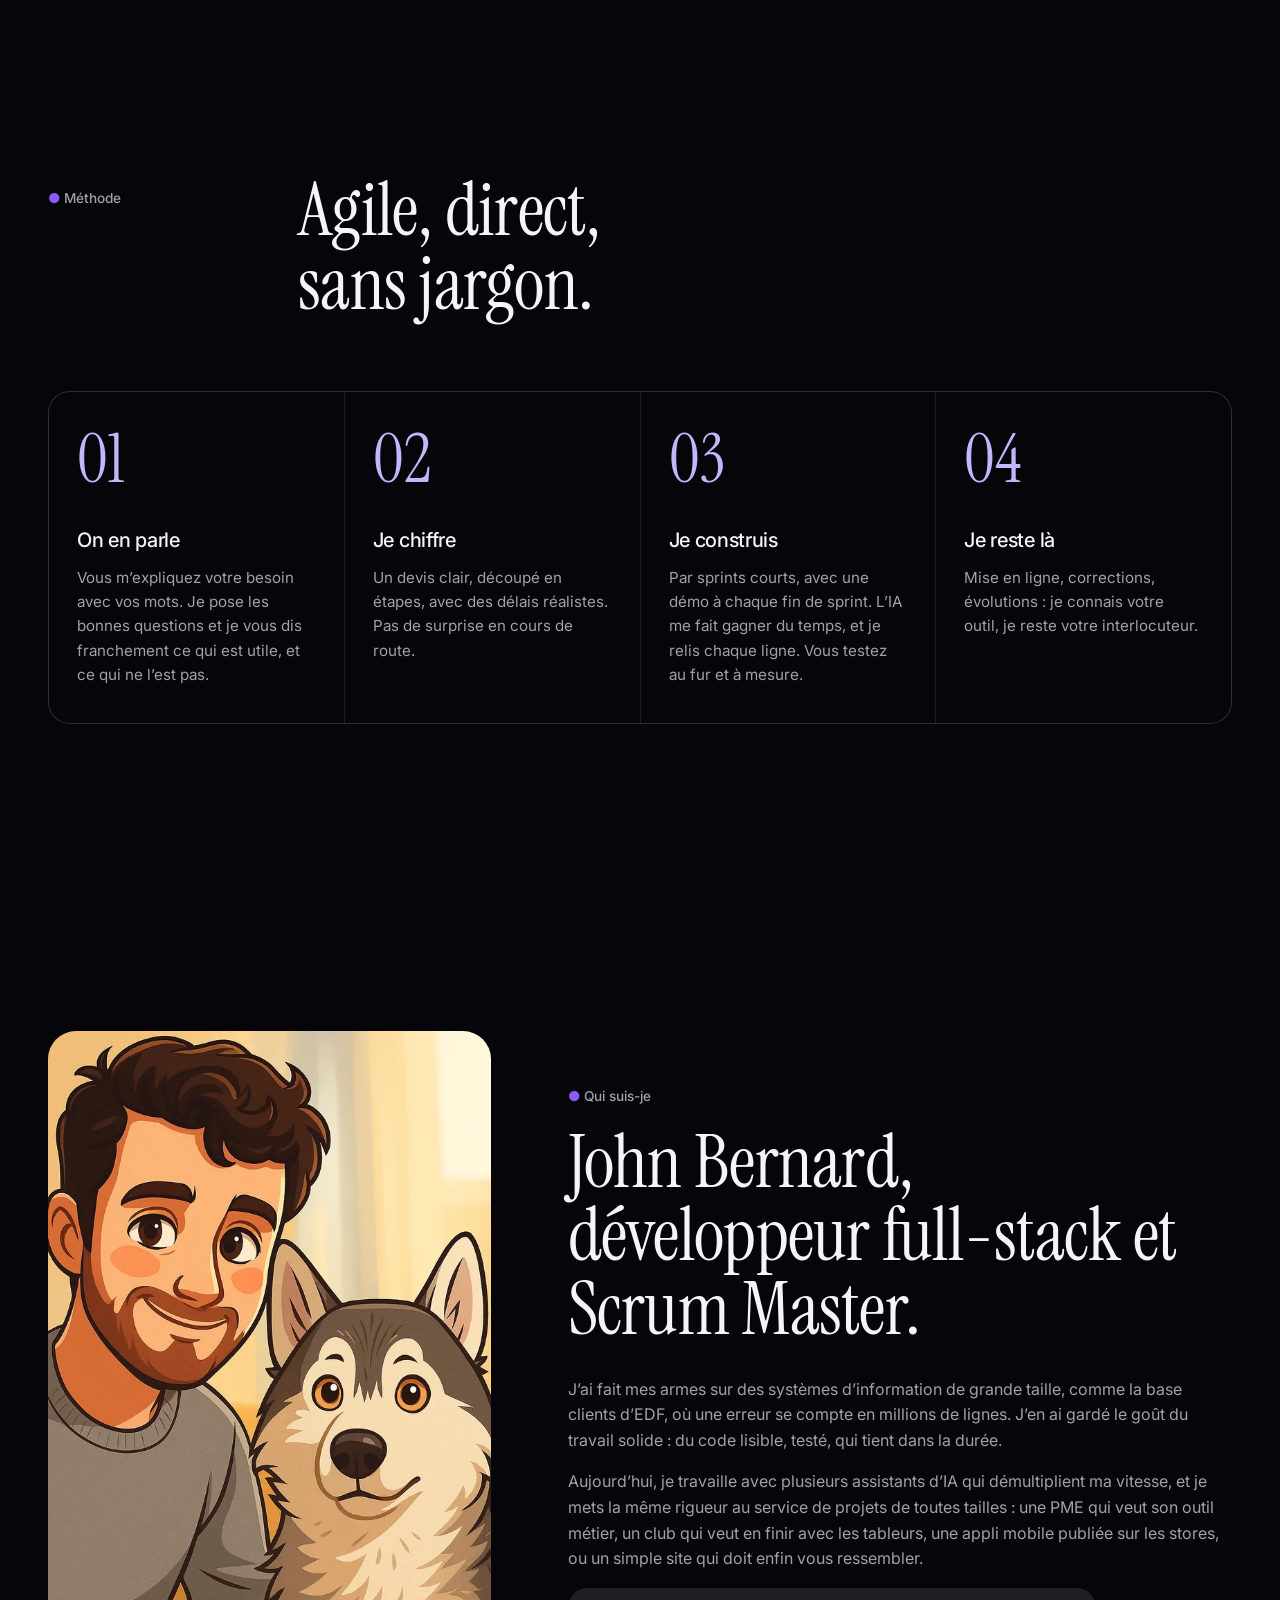
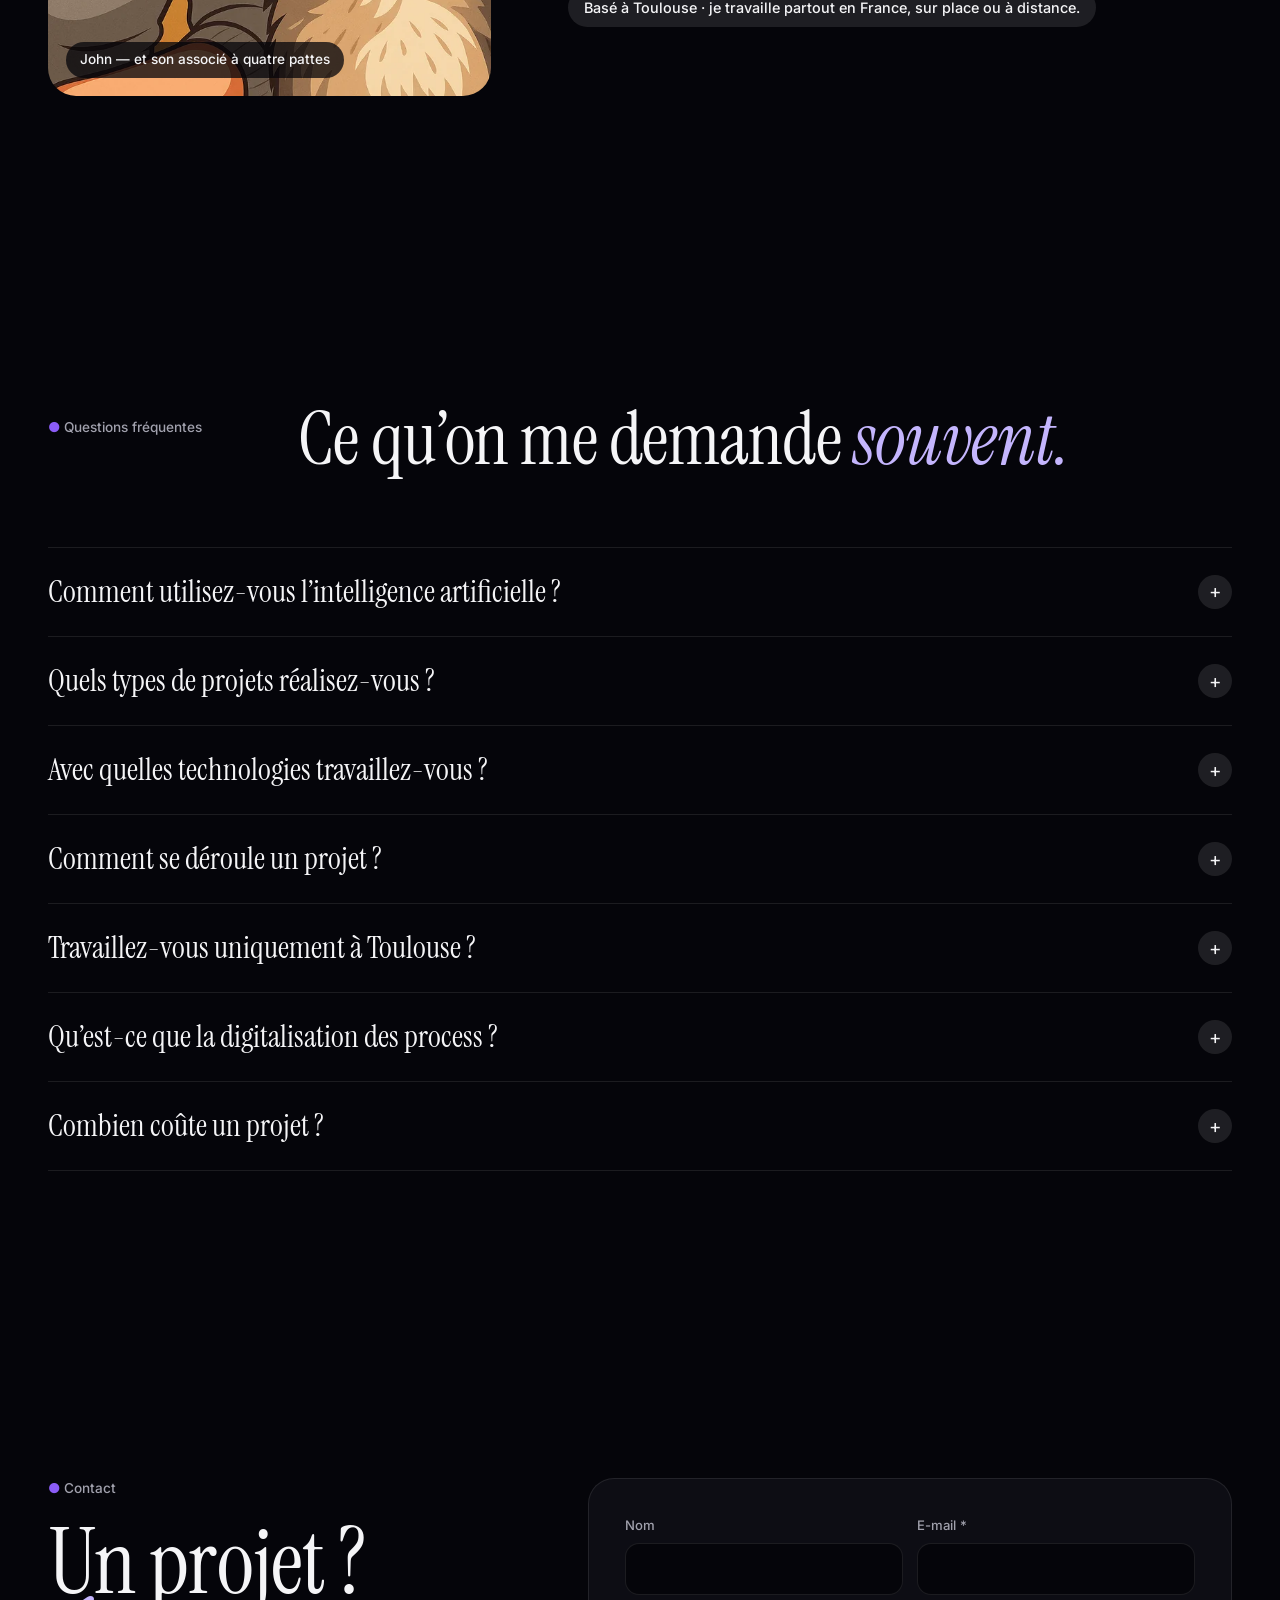
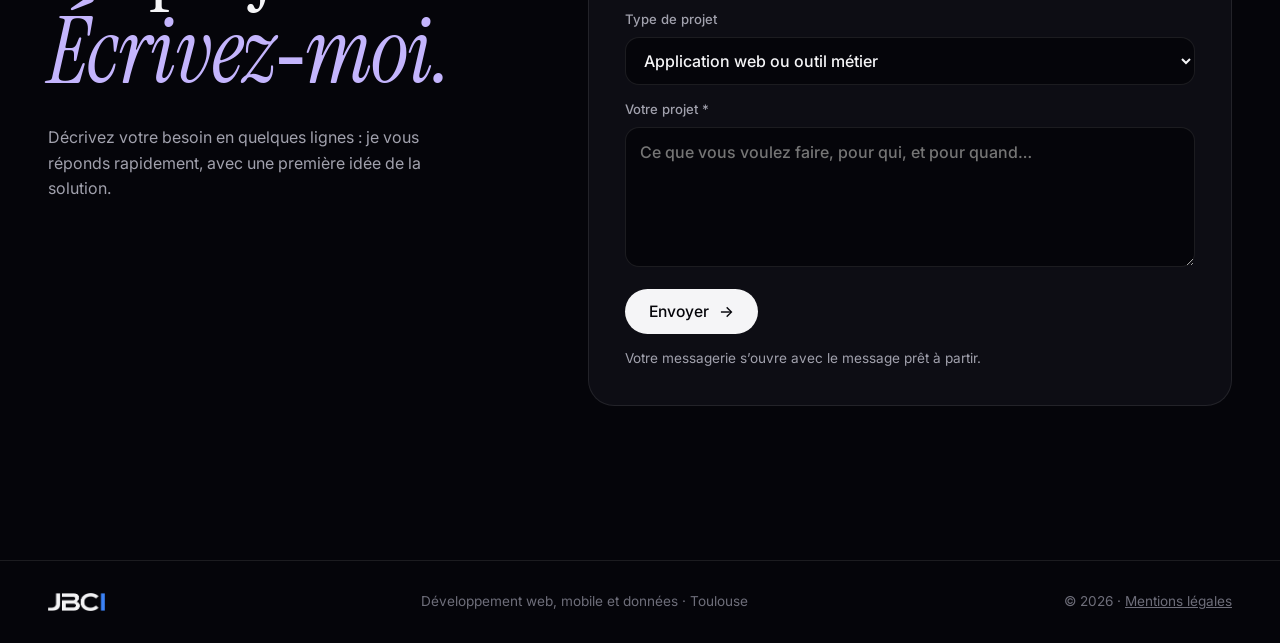
==== commit 2ac86964: "Digitalisation des process : service n°2 (remplace Applications web & outils metier), accroche, proj" ====
--- a/index.html
+++ b/index.html
@@ -5,7 +5,7 @@
   <meta name="viewport" content="width=device-width, initial-scale=1">
   <!-- SEO:debut -->
   <title>JBCI – Développeur full-stack &amp; Scrum Master à Toulouse</title>
-  <meta name="description" content="Développeur freelance à Toulouse : applications web et mobiles, micro-services, données, Spring Boot, Angular. Accéléré par l’IA, code relu et testé.">
+  <meta name="description" content="Développeur freelance à Toulouse : digitalisation de vos process, applications web et mobiles, micro-services, données. Accéléré par l’IA, code relu.">
   <meta name="robots" content="index, follow, max-image-preview:large, max-snippet:-1">
   <link rel="canonical" href="https://www.jbci-informatique.fr/">
   <meta name="author" content="John Bernard">
@@ -15,16 +15,16 @@
   <meta property="og:locale" content="fr_FR">
   <meta property="og:url" content="https://www.jbci-informatique.fr/">
   <meta property="og:title" content="JBCI – L’expertise d’un développeur, la vitesse de l’IA">
-  <meta property="og:description" content="Développeur freelance à Toulouse : applications web et mobiles, micro-services, données, Spring Boot, Angular. Accéléré par l’IA, code relu et testé.">
+  <meta property="og:description" content="Développeur freelance à Toulouse : digitalisation de vos process, applications web et mobiles, micro-services, données. Accéléré par l’IA, code relu.">
   <meta property="og:image" content="https://www.jbci-informatique.fr/assets/og.jpg">
   <meta property="og:image:width" content="1200"><meta property="og:image:height" content="630">
   <meta property="og:image:alt" content="JBCI, développeur full-stack et Scrum Master à Toulouse">
   <meta name="twitter:card" content="summary_large_image">
   <meta name="twitter:title" content="JBCI – L’expertise d’un développeur, la vitesse de l’IA">
-  <meta name="twitter:description" content="Développeur freelance à Toulouse : applications web et mobiles, micro-services, données, Spring Boot, Angular. Accéléré par l’IA, code relu et testé.">
+  <meta name="twitter:description" content="Développeur freelance à Toulouse : digitalisation de vos process, applications web et mobiles, micro-services, données. Accéléré par l’IA, code relu.">
   <meta name="twitter:image" content="https://www.jbci-informatique.fr/assets/og.jpg">
   <link rel="apple-touch-icon" href="/assets/apple-touch-icon.png">
-  <script type="application/ld+json">{"@context":"https://schema.org","@graph":[{"@type":"ProfessionalService","@id":"https://www.jbci-informatique.fr/#jbci","name":"JBCI","url":"https://www.jbci-informatique.fr/","logo":"https://www.jbci-informatique.fr/assets/logo-blanc.png","image":"https://www.jbci-informatique.fr/assets/og.jpg","description":"Développeur freelance à Toulouse : applications web et mobiles, micro-services, données, Spring Boot, Angular. Accéléré par l’IA, code relu et testé.","founder":{"@id":"https://www.jbci-informatique.fr/#john"},"address":{"@type":"PostalAddress","addressLocality":"Toulouse","addressRegion":"Occitanie","addressCountry":"FR"},"areaServed":[{"@type":"City","name":"Toulouse"},{"@type":"AdministrativeArea","name":"Occitanie"},{"@type":"Country","name":"France"}],"knowsAbout":["Java","Spring Boot","Spring Batch","Scala","SQL","Oracle","Angular","JavaScript","React Native","Micro-services","DevOps","Docker","Intelligence artificielle","Développement assisté par l’IA","Scrum","Méthodes agiles","Applications mobiles iOS et Android","Sites internet","Référencement naturel"],"hasOfferCatalog":{"@type":"OfferCatalog","name":"Services","itemListElement":[{"@type":"Offer","itemOffered":{"@type":"Service","name":"Développement accéléré par l’IA","areaServed":"France"}},{"@type":"Offer","itemOffered":{"@type":"Service","name":"Données et intégration","areaServed":"France"}},{"@type":"Offer","itemOffered":{"@type":"Service","name":"Back-end, API et micro-services","areaServed":"France"}},{"@type":"Offer","itemOffered":{"@type":"Service","name":"Applications web et outils métier","areaServed":"France"}},{"@type":"Offer","itemOffered":{"@type":"Service","name":"Applications mobiles","areaServed":"France"}},{"@type":"Offer","itemOffered":{"@type":"Service","name":"Sites internet et référencement","areaServed":"France"}},{"@type":"Offer","itemOffered":{"@type":"Service","name":"Pilotage agile et Scrum","areaServed":"France"}}]}},{"@type":"Person","@id":"https://www.jbci-informatique.fr/#john","name":"John Bernard","jobTitle":"Développeur full-stack et Scrum Master","image":"https://www.jbci-informatique.fr/assets/john.webp","worksFor":{"@id":"https://www.jbci-informatique.fr/#jbci"},"knowsAbout":["Java","Spring Boot","Spring Batch","Scala","SQL","Oracle","Angular","JavaScript","React Native","Micro-services","DevOps","Docker","Intelligence artificielle","Développement assisté par l’IA","Scrum","Méthodes agiles","Applications mobiles iOS et Android","Sites internet","Référencement naturel"],"address":{"@type":"PostalAddress","addressLocality":"Toulouse","addressRegion":"Occitanie","addressCountry":"FR"}},{"@type":"WebSite","@id":"https://www.jbci-informatique.fr/#site","url":"https://www.jbci-informatique.fr/","name":"JBCI","inLanguage":"fr-FR","publisher":{"@id":"https://www.jbci-informatique.fr/#jbci"}},{"@type":"WebPage","@id":"https://www.jbci-informatique.fr/#page","url":"https://www.jbci-informatique.fr/","name":"JBCI – Développeur full-stack & Scrum Master à Toulouse","description":"Développeur freelance à Toulouse : applications web et mobiles, micro-services, données, Spring Boot, Angular. Accéléré par l’IA, code relu et testé.","inLanguage":"fr-FR","isPartOf":{"@id":"https://www.jbci-informatique.fr/#site"},"about":{"@id":"https://www.jbci-informatique.fr/#jbci"},"primaryImageOfPage":"https://www.jbci-informatique.fr/assets/og.jpg"},{"@type":"ItemList","name":"Réalisations","itemListElement":[{"@type":"ListItem","position":1,"item":{"@type":"CreativeWork","name":"Reconnaissance client sur 65 millions de clients (Capgemini pour EDF)","creator":{"@id":"https://www.jbci-informatique.fr/#john"}}},{"@type":"ListItem","position":2,"item":{"@type":"CreativeWork","name":"Explogo, application mobile du patrimoine","url":"https://explogo.fr","creator":{"@id":"https://www.jbci-informatique.fr/#john"}}},{"@type":"ListItem","position":3,"item":{"@type":"CreativeWork","name":"Digitalisation des process d’une association","url":"https://stages.rcfc.fr","creator":{"@id":"https://www.jbci-informatique.fr/#john"}}},{"@type":"ListItem","position":4,"item":{"@type":"CreativeWork","name":"Maestro, maintenance guidée par l’IA (innovation)","creator":{"@id":"https://www.jbci-informatique.fr/#john"}}},{"@type":"ListItem","position":5,"item":{"@type":"CreativeWork","name":"Le Coin Santé, site de maison de santé","creator":{"@id":"https://www.jbci-informatique.fr/#john"}}},{"@type":"ListItem","position":6,"item":{"@type":"CreativeWork","name":"Main à Main, site d’interprète en langue des signes","creator":{"@id":"https://www.jbci-informatique.fr/#john"}}}]},{"@type":"FAQPage","@id":"https://www.jbci-informatique.fr/#faq","mainEntity":[{"@type":"Question","name":"Comment utilisez-vous l’intelligence artificielle ?","acceptedAnswer":{"@type":"Answer","text":"J’utilise au quotidien plusieurs assistants d’IA pour écrire, relire, refactoriser et optimiser le code. Ils me font gagner beaucoup de temps, mais rien n’est livré sans être relu, testé et validé par moi : vous profitez de la vitesse de l’IA avec la rigueur d’un développeur expérimenté."}},{"@type":"Question","name":"Quels types de projets réalisez-vous ?","acceptedAnswer":{"@type":"Answer","text":"Applications web et outils métier, applications mobiles iOS et Android, back-end, API et micro-services, traitements de données à grande échelle, et sites internet optimisés pour le référencement. J’ai par exemple travaillé sur la base de 65 millions de clients d’EDF pour Capgemini, et créé l’application mobile Explogo."}},{"@type":"Question","name":"Avec quelles technologies travaillez-vous ?","acceptedAnswer":{"@type":"Answer","text":"Java, Spring Boot et Spring Batch, Scala, SQL et Oracle pour le back-end et les données ; Angular, JavaScript et React Native pour le web et le mobile ; Docker et les serveurs pour la mise en production. Je choisis toujours la technologie qui sert votre projet, pas l’inverse."}},{"@type":"Question","name":"Comment se déroule un projet ?","acceptedAnswer":{"@type":"Answer","text":"En tant que Scrum Master, j’organise le travail en sprints courts : on priorise ensemble ce qui compte le plus, vous voyez une démonstration à chaque fin de sprint et on ajuste au fil de l’eau. Vous savez toujours où en est votre projet."}},{"@type":"Question","name":"Travaillez-vous uniquement à Toulouse ?","acceptedAnswer":{"@type":"Answer","text":"Je suis basé à Toulouse et je travaille partout en France, sur place ou à distance. Les échanges en visio et les démonstrations en ligne permettent de suivre un projet de n’importe où."}},{"@type":"Question","name":"Combien coûte un projet ?","acceptedAnswer":{"@type":"Answer","text":"Chaque projet est différent : après un premier échange pour comprendre votre besoin, je vous envoie un devis clair, découpé en étapes, avec des délais réalistes. Grâce à l’IA, je livre plus vite, ce qui se ressent aussi sur le budget."}}]}]}</script>
+  <script type="application/ld+json">{"@context":"https://schema.org","@graph":[{"@type":"ProfessionalService","@id":"https://www.jbci-informatique.fr/#jbci","name":"JBCI","url":"https://www.jbci-informatique.fr/","logo":"https://www.jbci-informatique.fr/assets/logo-blanc.png","image":"https://www.jbci-informatique.fr/assets/og.jpg","description":"Développeur freelance à Toulouse : digitalisation de vos process, applications web et mobiles, micro-services, données. Accéléré par l’IA, code relu.","founder":{"@id":"https://www.jbci-informatique.fr/#john"},"address":{"@type":"PostalAddress","addressLocality":"Toulouse","addressRegion":"Occitanie","addressCountry":"FR"},"areaServed":[{"@type":"City","name":"Toulouse"},{"@type":"AdministrativeArea","name":"Occitanie"},{"@type":"Country","name":"France"}],"knowsAbout":["Java","Spring Boot","Spring Batch","Scala","SQL","Oracle","Angular","JavaScript","React Native","Micro-services","DevOps","Docker","Intelligence artificielle","Développement assisté par l’IA","Scrum","Méthodes agiles","Applications mobiles iOS et Android","Sites internet","Référencement naturel","Digitalisation des processus","Automatisation","Outils métier sur mesure"],"hasOfferCatalog":{"@type":"OfferCatalog","name":"Services","itemListElement":[{"@type":"Offer","itemOffered":{"@type":"Service","name":"Développement accéléré par l’IA","areaServed":"France"}},{"@type":"Offer","itemOffered":{"@type":"Service","name":"Digitalisation des process","areaServed":"France"}},{"@type":"Offer","itemOffered":{"@type":"Service","name":"Données et intégration","areaServed":"France"}},{"@type":"Offer","itemOffered":{"@type":"Service","name":"Back-end, API et micro-services","areaServed":"France"}},{"@type":"Offer","itemOffered":{"@type":"Service","name":"Applications mobiles","areaServed":"France"}},{"@type":"Offer","itemOffered":{"@type":"Service","name":"Sites internet et référencement","areaServed":"France"}},{"@type":"Offer","itemOffered":{"@type":"Service","name":"Pilotage agile et Scrum","areaServed":"France"}}]}},{"@type":"Person","@id":"https://www.jbci-informatique.fr/#john","name":"John Bernard","jobTitle":"Développeur full-stack et Scrum Master","image":"https://www.jbci-informatique.fr/assets/john.webp","worksFor":{"@id":"https://www.jbci-informatique.fr/#jbci"},"knowsAbout":["Java","Spring Boot","Spring Batch","Scala","SQL","Oracle","Angular","JavaScript","React Native","Micro-services","DevOps","Docker","Intelligence artificielle","Développement assisté par l’IA","Scrum","Méthodes agiles","Applications mobiles iOS et Android","Sites internet","Référencement naturel","Digitalisation des processus","Automatisation","Outils métier sur mesure"],"address":{"@type":"PostalAddress","addressLocality":"Toulouse","addressRegion":"Occitanie","addressCountry":"FR"}},{"@type":"WebSite","@id":"https://www.jbci-informatique.fr/#site","url":"https://www.jbci-informatique.fr/","name":"JBCI","inLanguage":"fr-FR","publisher":{"@id":"https://www.jbci-informatique.fr/#jbci"}},{"@type":"WebPage","@id":"https://www.jbci-informatique.fr/#page","url":"https://www.jbci-informatique.fr/","name":"JBCI – Développeur full-stack & Scrum Master à Toulouse","description":"Développeur freelance à Toulouse : digitalisation de vos process, applications web et mobiles, micro-services, données. Accéléré par l’IA, code relu.","inLanguage":"fr-FR","isPartOf":{"@id":"https://www.jbci-informatique.fr/#site"},"about":{"@id":"https://www.jbci-informatique.fr/#jbci"},"primaryImageOfPage":"https://www.jbci-informatique.fr/assets/og.jpg"},{"@type":"ItemList","name":"Réalisations","itemListElement":[{"@type":"ListItem","position":1,"item":{"@type":"CreativeWork","name":"Reconnaissance client sur 65 millions de clients (Capgemini pour EDF)","creator":{"@id":"https://www.jbci-informatique.fr/#john"}}},{"@type":"ListItem","position":2,"item":{"@type":"CreativeWork","name":"Explogo, application mobile du patrimoine","url":"https://explogo.fr","creator":{"@id":"https://www.jbci-informatique.fr/#john"}}},{"@type":"ListItem","position":3,"item":{"@type":"CreativeWork","name":"Digitalisation des process d’une association","url":"https://stages.rcfc.fr","creator":{"@id":"https://www.jbci-informatique.fr/#john"}}},{"@type":"ListItem","position":4,"item":{"@type":"CreativeWork","name":"Maestro, maintenance guidée par l’IA (innovation)","creator":{"@id":"https://www.jbci-informatique.fr/#john"}}},{"@type":"ListItem","position":5,"item":{"@type":"CreativeWork","name":"Le Coin Santé, site de maison de santé","creator":{"@id":"https://www.jbci-informatique.fr/#john"}}},{"@type":"ListItem","position":6,"item":{"@type":"CreativeWork","name":"Main à Main, site d’interprète en langue des signes","creator":{"@id":"https://www.jbci-informatique.fr/#john"}}}]},{"@type":"FAQPage","@id":"https://www.jbci-informatique.fr/#faq","mainEntity":[{"@type":"Question","name":"Comment utilisez-vous l’intelligence artificielle ?","acceptedAnswer":{"@type":"Answer","text":"J’utilise au quotidien plusieurs assistants d’IA pour écrire, relire, refactoriser et optimiser le code. Ils me font gagner beaucoup de temps, mais rien n’est livré sans être relu, testé et validé par moi : vous profitez de la vitesse de l’IA avec la rigueur d’un développeur expérimenté."}},{"@type":"Question","name":"Quels types de projets réalisez-vous ?","acceptedAnswer":{"@type":"Answer","text":"Applications web et outils métier, applications mobiles iOS et Android, back-end, API et micro-services, traitements de données à grande échelle, et sites internet optimisés pour le référencement. J’ai par exemple travaillé sur la base de 65 millions de clients d’EDF pour Capgemini, et créé l’application mobile Explogo."}},{"@type":"Question","name":"Avec quelles technologies travaillez-vous ?","acceptedAnswer":{"@type":"Answer","text":"Java, Spring Boot et Spring Batch, Scala, SQL et Oracle pour le back-end et les données ; Angular, JavaScript et React Native pour le web et le mobile ; Docker et les serveurs pour la mise en production. Je choisis toujours la technologie qui sert votre projet, pas l’inverse."}},{"@type":"Question","name":"Comment se déroule un projet ?","acceptedAnswer":{"@type":"Answer","text":"En tant que Scrum Master, j’organise le travail en sprints courts : on priorise ensemble ce qui compte le plus, vous voyez une démonstration à chaque fin de sprint et on ajuste au fil de l’eau. Vous savez toujours où en est votre projet."}},{"@type":"Question","name":"Travaillez-vous uniquement à Toulouse ?","acceptedAnswer":{"@type":"Answer","text":"Je suis basé à Toulouse et je travaille partout en France, sur place ou à distance. Les échanges en visio et les démonstrations en ligne permettent de suivre un projet de n’importe où."}},{"@type":"Question","name":"Qu’est-ce que la digitalisation des process ?","acceptedAnswer":{"@type":"Answer","text":"C’est transformer une tâche répétitive faite à la main (formulaires papier, tableurs partagés, relances par e-mail, saisies en double) en un outil en ligne qui le fait pour vous. Par exemple, pour un club de football, j’ai remplacé la gestion des stages par une plateforme qui gère les inscriptions, les paiements et les relances toute seule."}},{"@type":"Question","name":"Combien coûte un projet ?","acceptedAnswer":{"@type":"Answer","text":"Chaque projet est différent : après un premier échange pour comprendre votre besoin, je vous envoie un devis clair, découpé en étapes, avec des délais réalistes. Grâce à l’IA, je livre plus vite, ce qui se ressent aussi sur le budget."}}]}]}</script>
   <!-- SEO:fin -->
   <meta name="theme-color" content="#05050A">
   <link rel="icon" href="assets/favicon.svg" type="image/svg+xml">
@@ -64,7 +64,7 @@
       <li><a href="#innovation">Maestro · innovation</a></li>
       <li><a href="#realisations">Tous les projets</a></li>
     </ul>
-    <p class="hero-intro">Développeur full-stack et Scrum Master à Toulouse, je conçois et je livre applications web et mobiles, micro-services, données et sites internet. Avec plusieurs assistants d’IA pour aller plus vite, et une relecture humaine de chaque ligne.</p>
+    <p class="hero-intro">Développeur full-stack et Scrum Master à Toulouse, je digitalise vos process et je livre applications web et mobiles, micro-services, données et sites internet. Avec plusieurs assistants d’IA pour aller plus vite, et une relecture humaine de chaque ligne.</p>
     <h1 class="hero-titre"><span>L’expertise d’un développeur,</span><span class="decale">la vitesse de l’IA.</span></h1>
     <a class="hero-cta" href="#contact">Parlons de votre projet <span aria-hidden="true">→</span></a>
   </section>
@@ -105,26 +105,28 @@
       <li class="service">
         <span class="num">02</span>
         <div class="service-corps">
+          <h3>Digitalisation de vos process</h3>
+          <p>Fini les papiers, les tableurs et les échanges d’e-mails sans fin : je transforme vos processus en un outil en ligne simple. Inscriptions, paiements, relances automatiques, tableaux de bord, back-office : pour les entreprises comme pour les associations, vos équipes gagnent des heures chaque semaine.</p>
+        </div>
+        <ul class="puces"><li>Automatisation</li><li>Outils métier</li><li>Back-office</li><li>Angular</li><li>Supabase</li></ul>
+      </li>
+      <li class="service">
+        <span class="num">03</span>
+        <div class="service-corps">
           <h3>Données & intégration</h3>
           <p>Des chaînes de traitement fiables pour des volumes massifs : micro-batchs d’intégration, reprise de données, requêtes optimisées sur des bases de dizaines de millions de lignes.</p>
         </div>
         <ul class="puces"><li>Spring Batch</li><li>SQL</li><li>Oracle</li><li>Scala</li><li>Java</li></ul>
       </li>
       <li class="service">
-        <span class="num">03</span>
+        <span class="num">04</span>
         <div class="service-corps">
           <h3>Back-end, API & micro-services</h3>
           <p>Des services découpés, testés et faciles à faire évoluer : API, règles métier, paiements en ligne, envoi d’e-mails, déploiement sur vos serveurs.</p>
         </div>
         <ul class="puces"><li>Spring Boot</li><li>Java</li><li>Docker</li><li>DevOps</li><li>Stripe</li></ul>
       </li>
-      <li class="service">
-        <span class="num">04</span>
-        <div class="service-corps">
-          <h3>Applications web & outils métier</h3>
-          <p>Inscriptions, paiements, tableaux de bord, back-office : l’outil sur mesure qui remplace les tableurs et les échanges d’e-mails.</p>
-        </div>
-        <ul class="puces"><li>Angular</li><li>JavaScript</li><li>Supabase</li></ul>
+li>JavaScript</li><li>Supabase</li></ul>
       </li>
       <li class="service">
         <span class="num">05</span>
@@ -197,7 +199,7 @@
       <div class="projet-texte">
         <p class="projet-client">Ramonville Coteaux Football Club · outil métier</p>
         <h3>Digitalisation des process d’une association</h3>
-        <p>Inscriptions en ligne aux stages de vacances, places restantes par semaine, suivi des paiements, relances par e-mail et statistiques pour l’équipe : le club a remplacé ses tableurs par un vrai outil.</p>
+        <p>Le club gérait ses stages de vacances avec des tableurs, du papier et beaucoup d’e-mails. Aujourd’hui, tout passe par un seul outil en ligne : inscriptions des familles, places restantes semaine par semaine, suivi des paiements, relances automatiques, statistiques pour les bénévoles. Le même principe s’applique à n’importe quelle entreprise.</p>
         <ul class="puces"><li>JavaScript</li><li>Supabase</li><li>E-mails automatiques</li></ul>
         <a class="lien" href="https://stages.rcfc.fr" target="_blank" rel="noopener">stages.rcfc.fr ↗</a>
       </div>
@@ -354,6 +356,10 @@
         <p>Je suis basé à Toulouse et je travaille partout en France, sur place ou à distance. Les échanges en visio et les démonstrations en ligne permettent de suivre un projet de n’importe où.</p>
       </details>
       <details>
+        <summary>Qu’est-ce que la digitalisation des process ?</summary>
+        <p>C’est transformer une tâche répétitive faite à la main (formulaires papier, tableurs partagés, relances par e-mail, saisies en double) en un outil en ligne qui le fait pour vous. Par exemple, pour un club de football, j’ai remplacé la gestion des stages par une plateforme qui gère les inscriptions, les paiements et les relances toute seule.</p>
+      </details>
+      <details>
         <summary>Combien coûte un projet ?</summary>
         <p>Chaque projet est différent : après un premier échange pour comprendre votre besoin, je vous envoie un devis clair, découpé en étapes, avec des délais réalistes. Grâce à l’IA, je livre plus vite, ce qui se ressent aussi sur le budget.</p>
       </details>
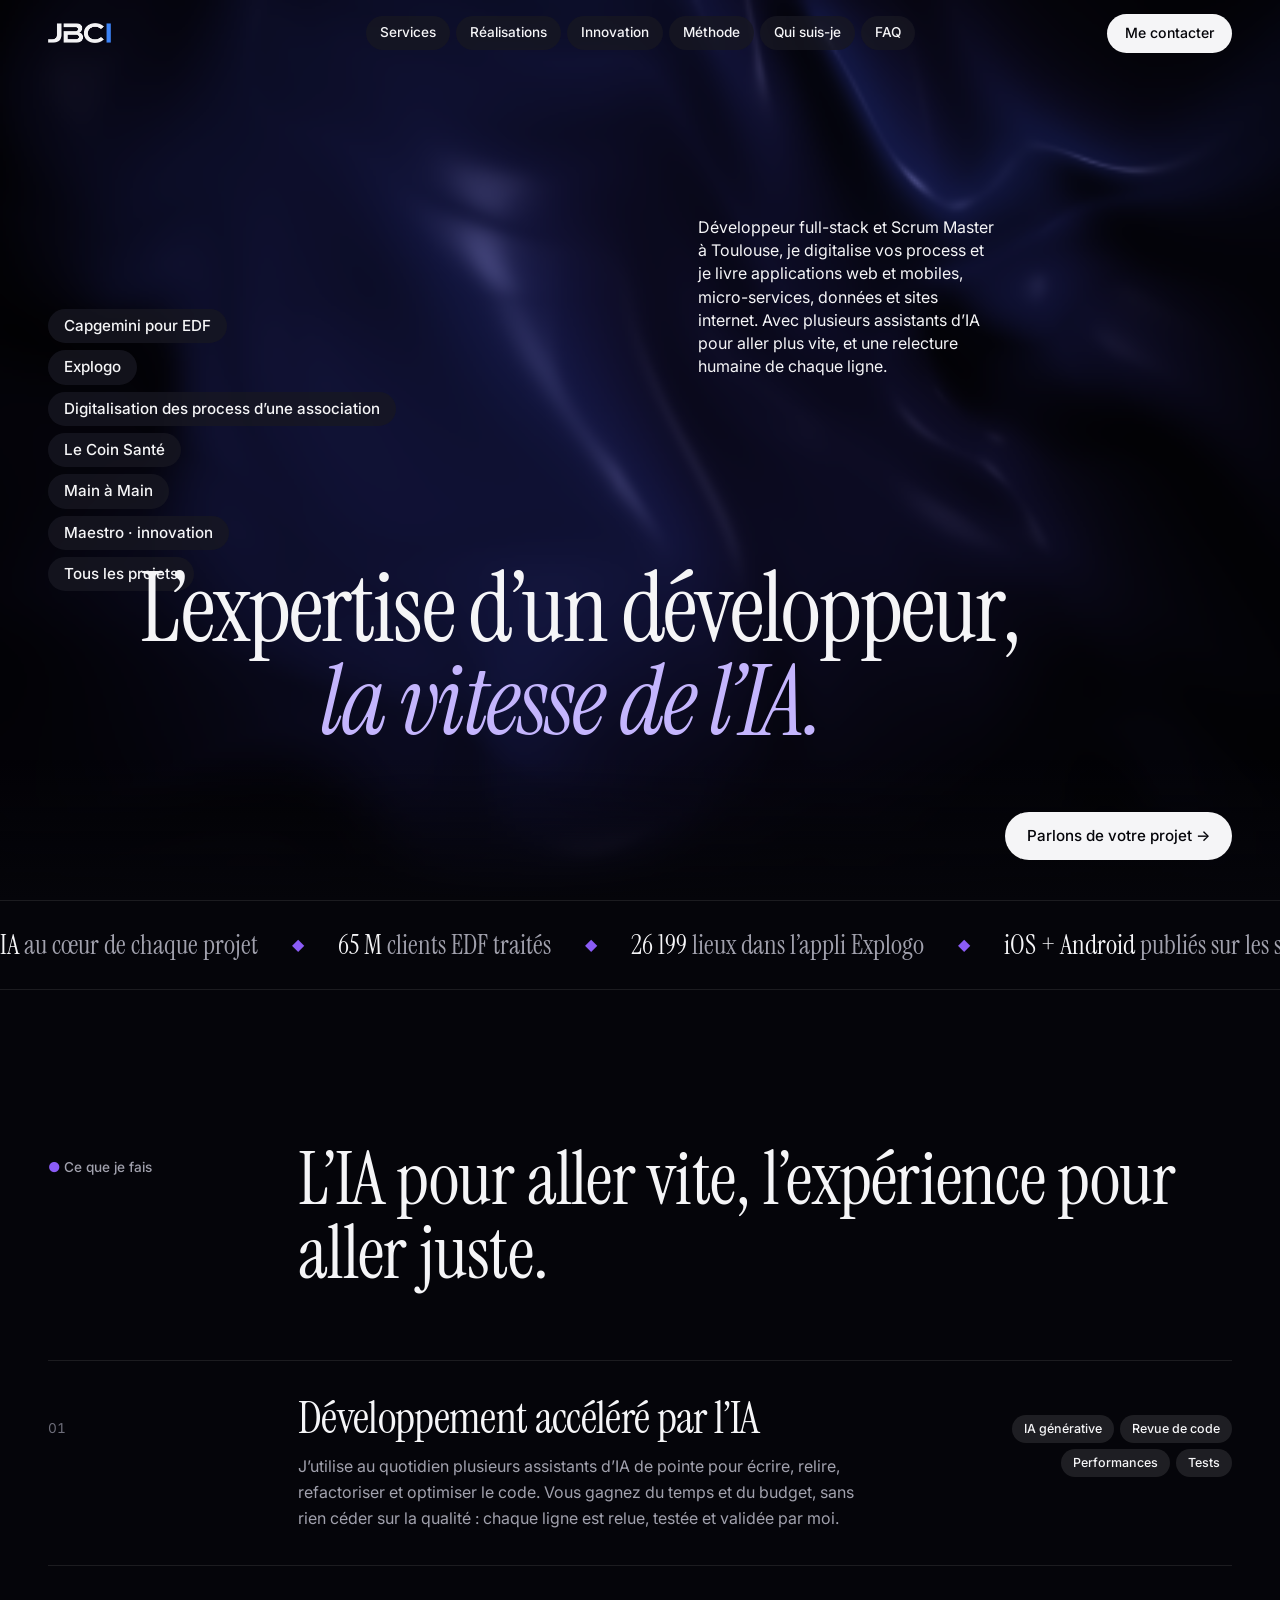
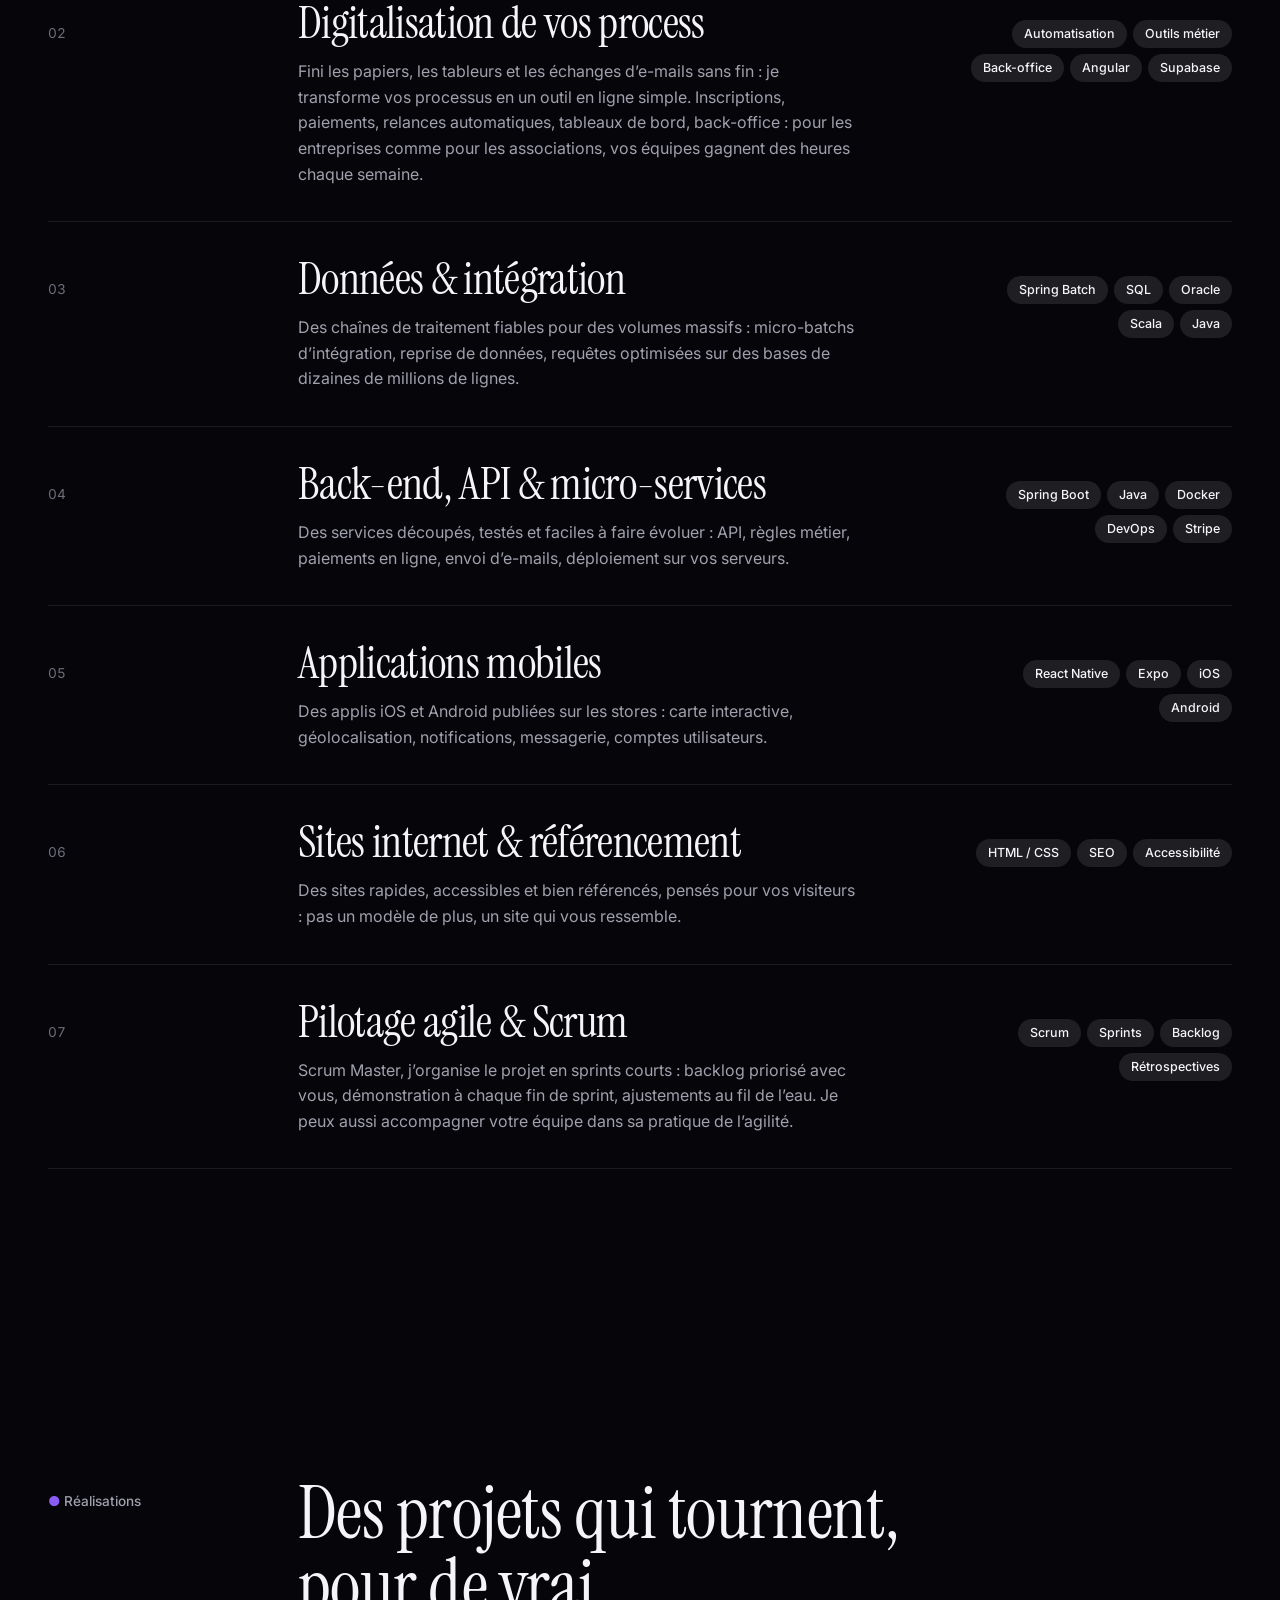
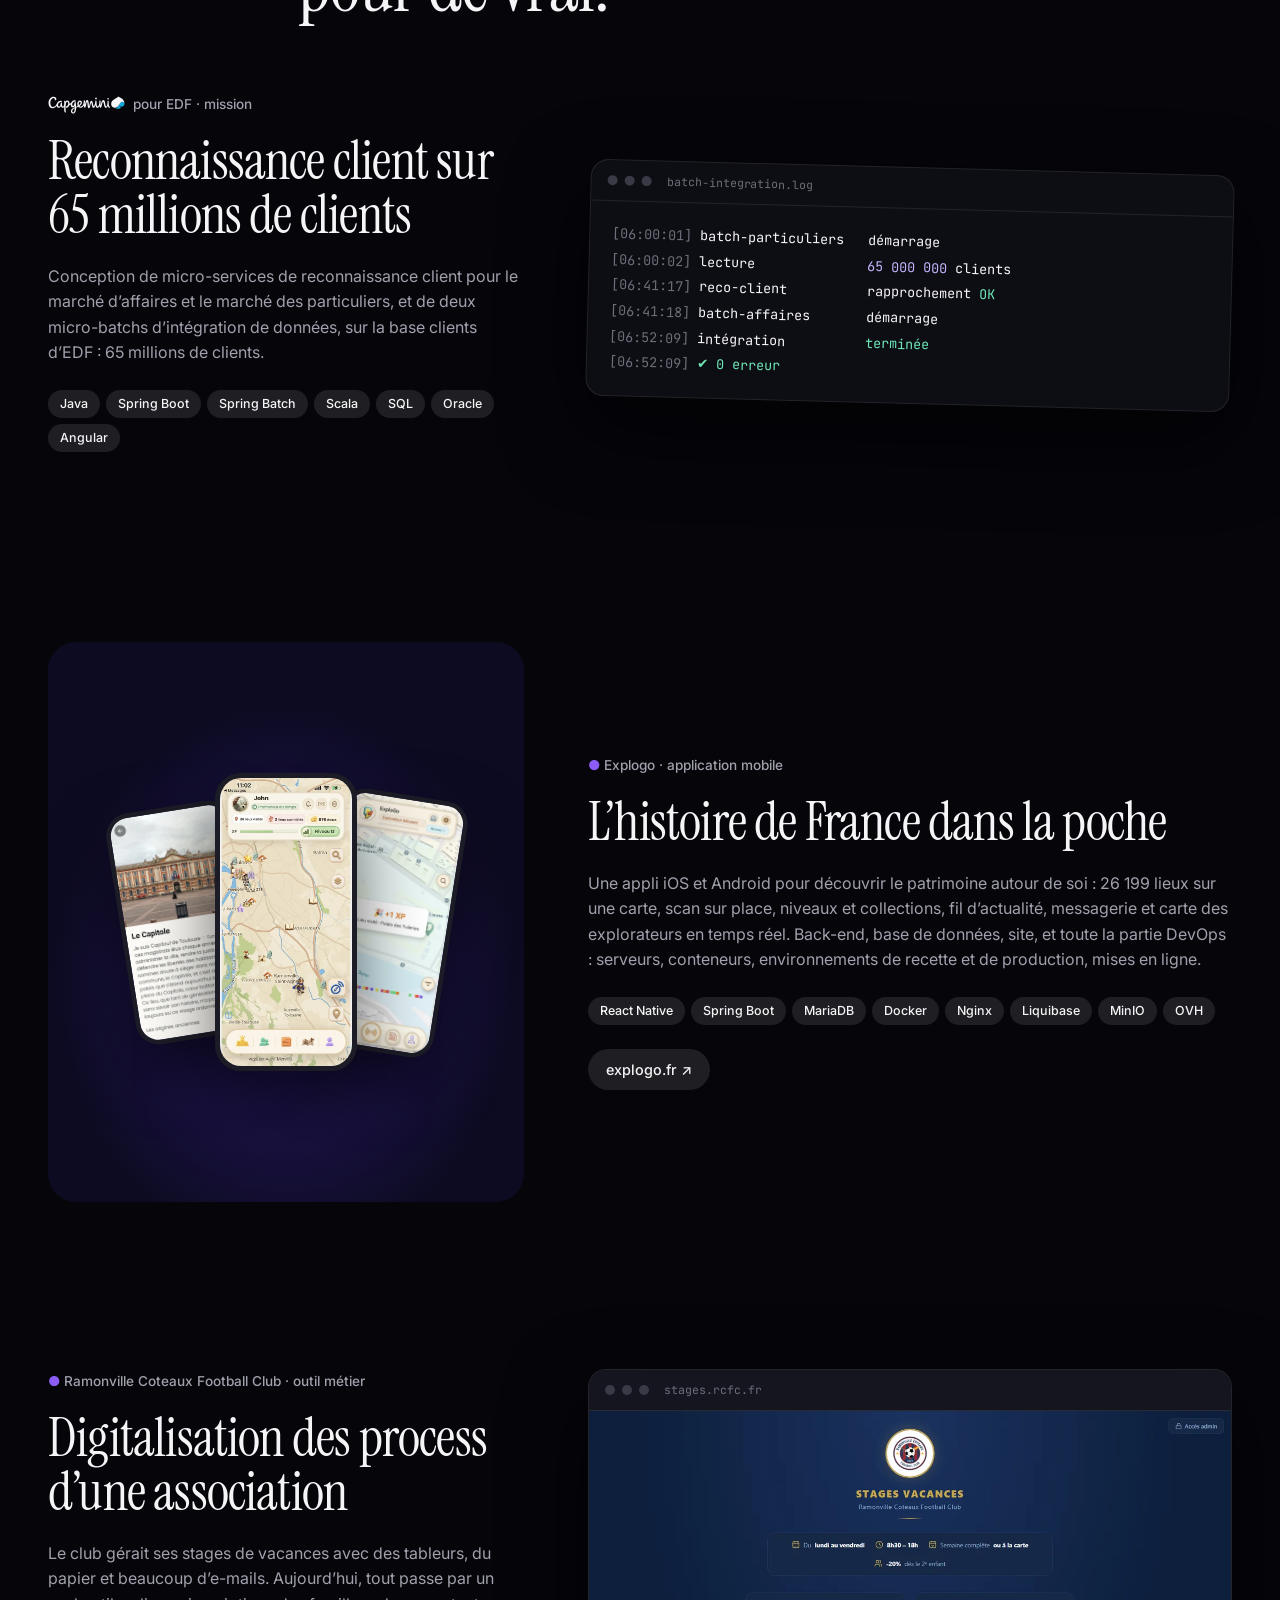
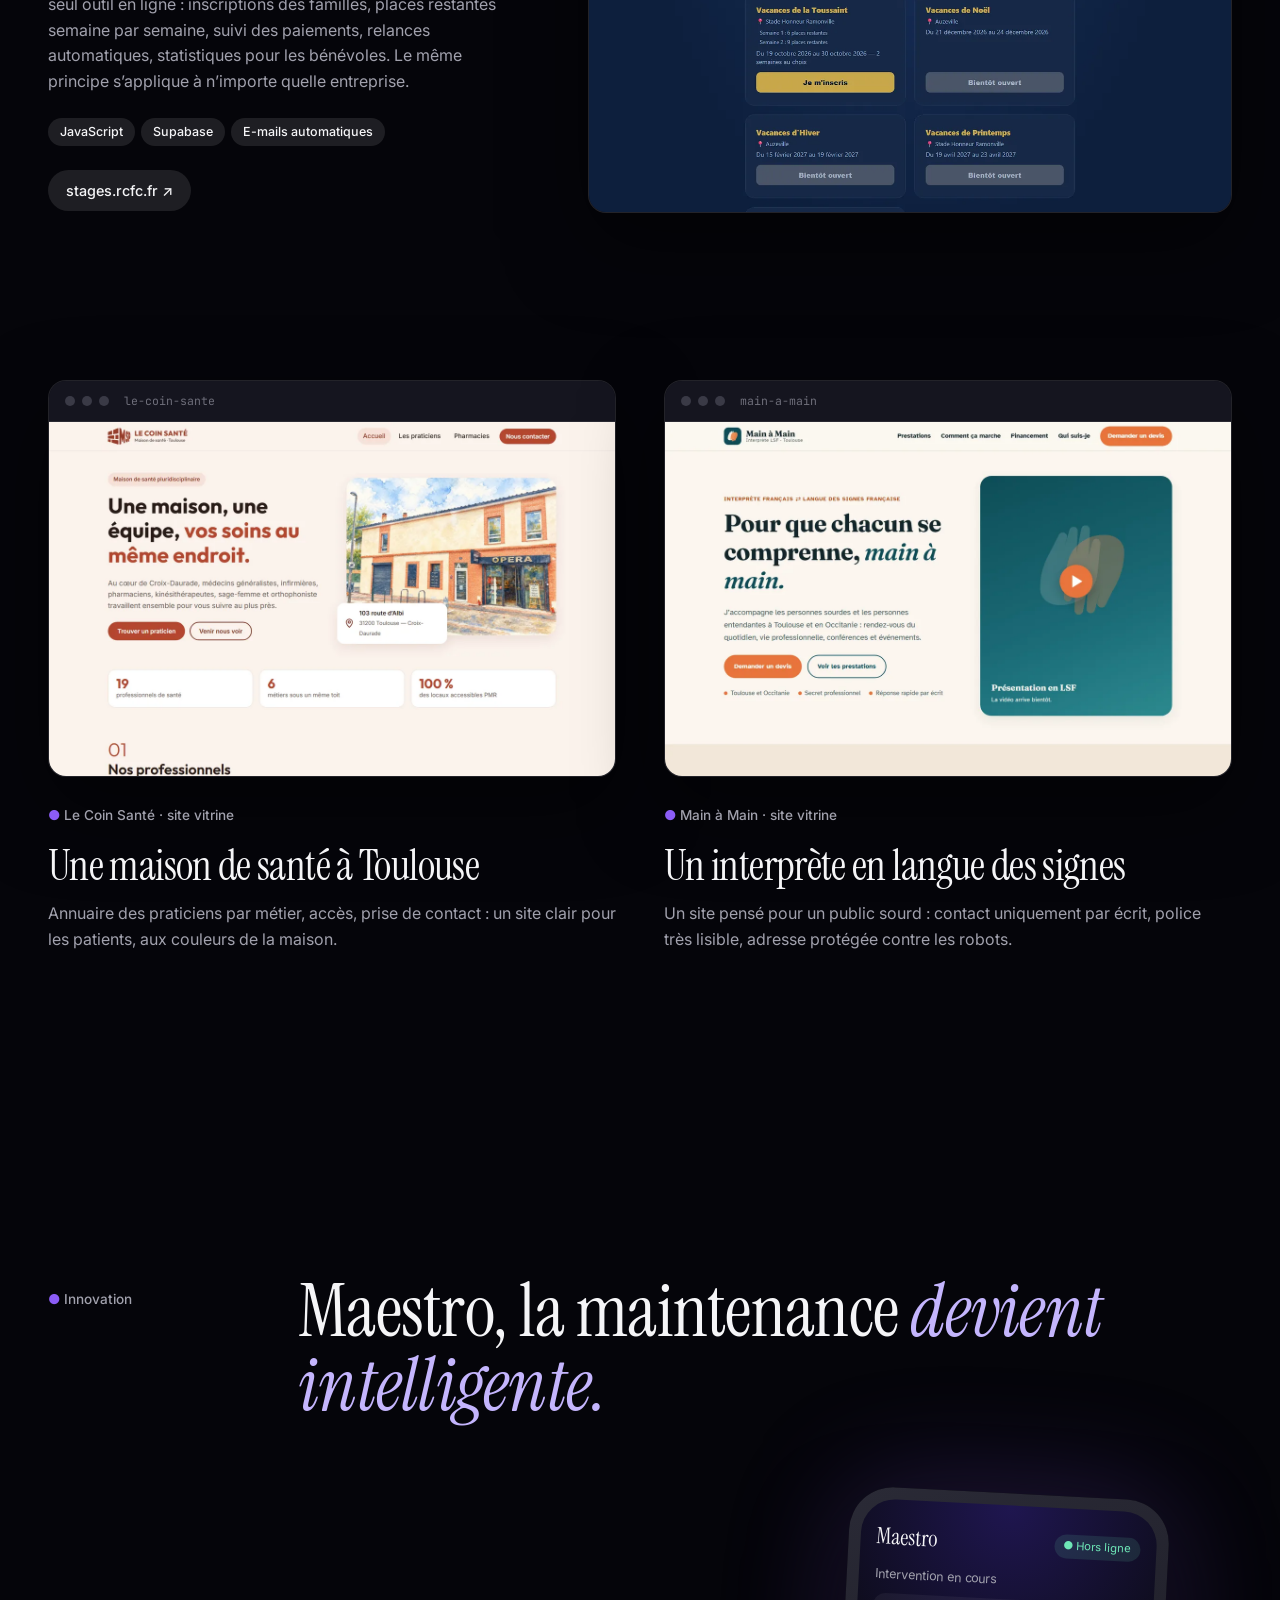
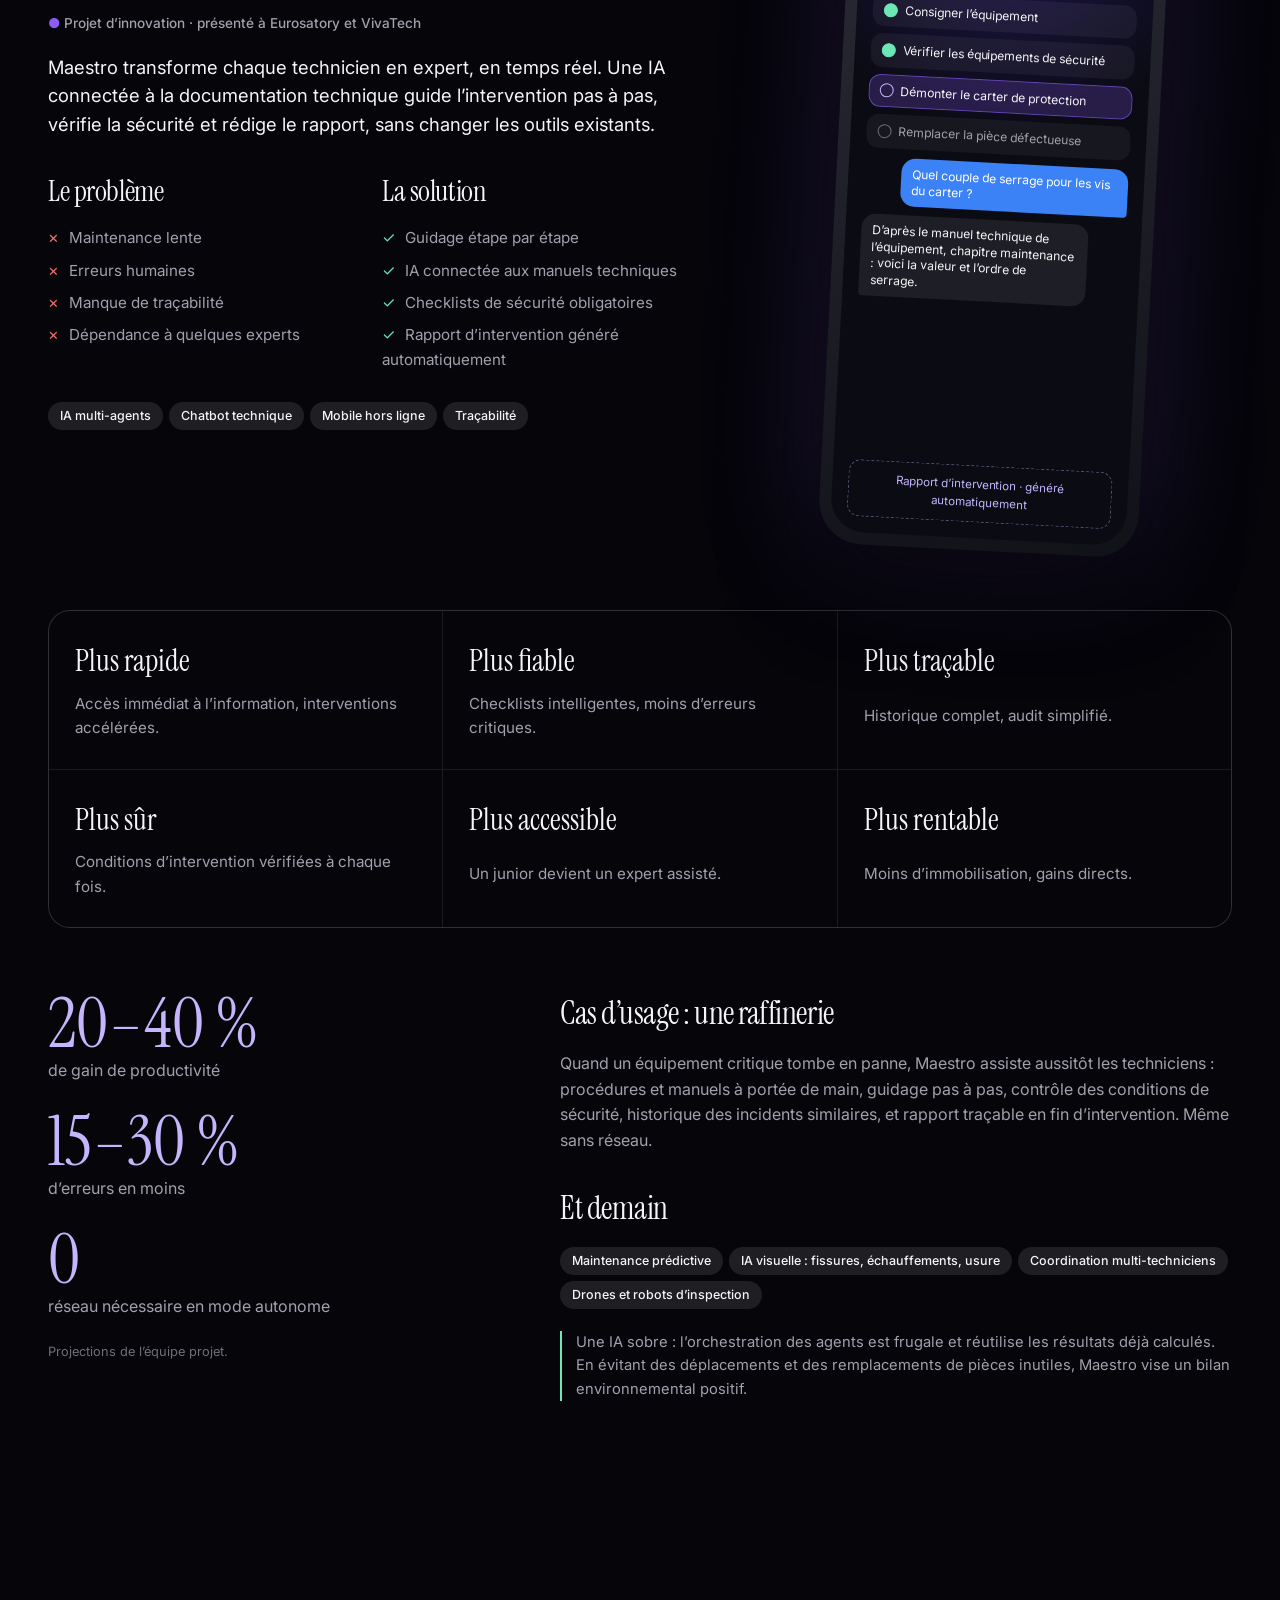
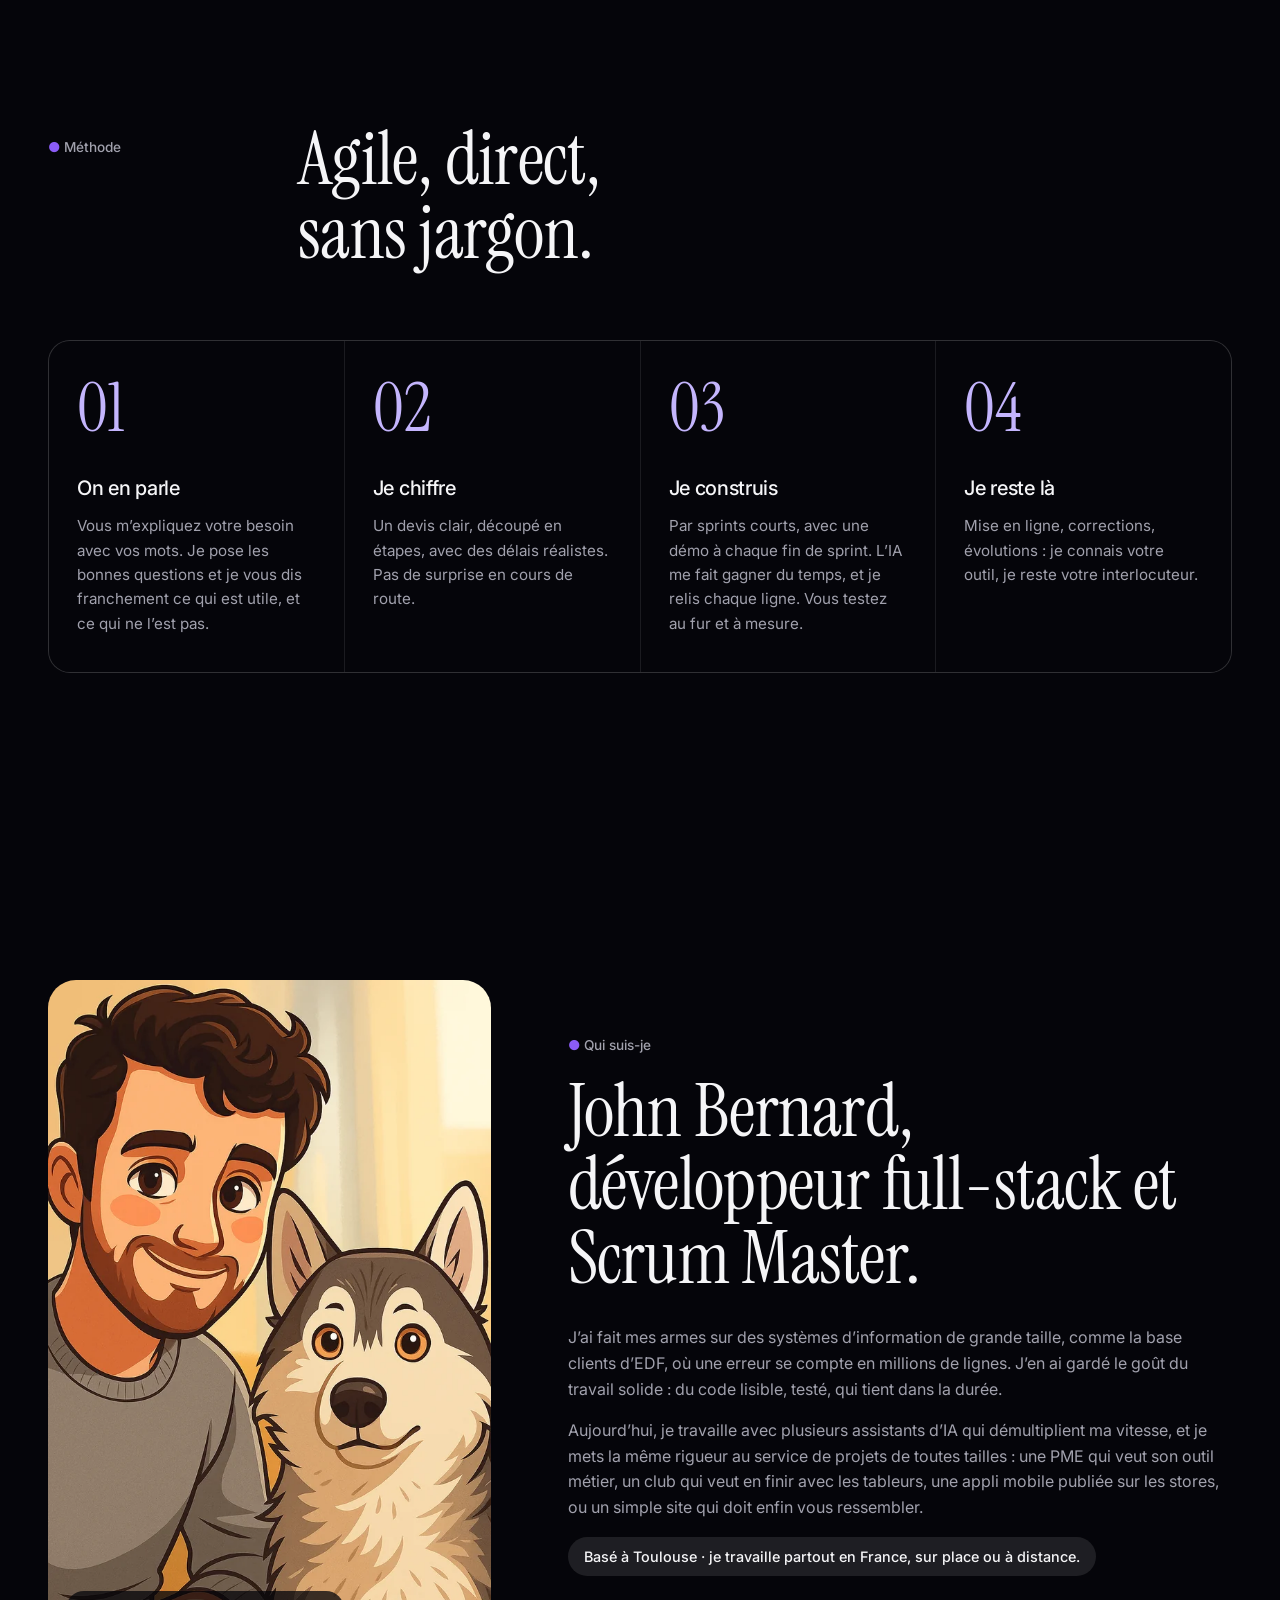
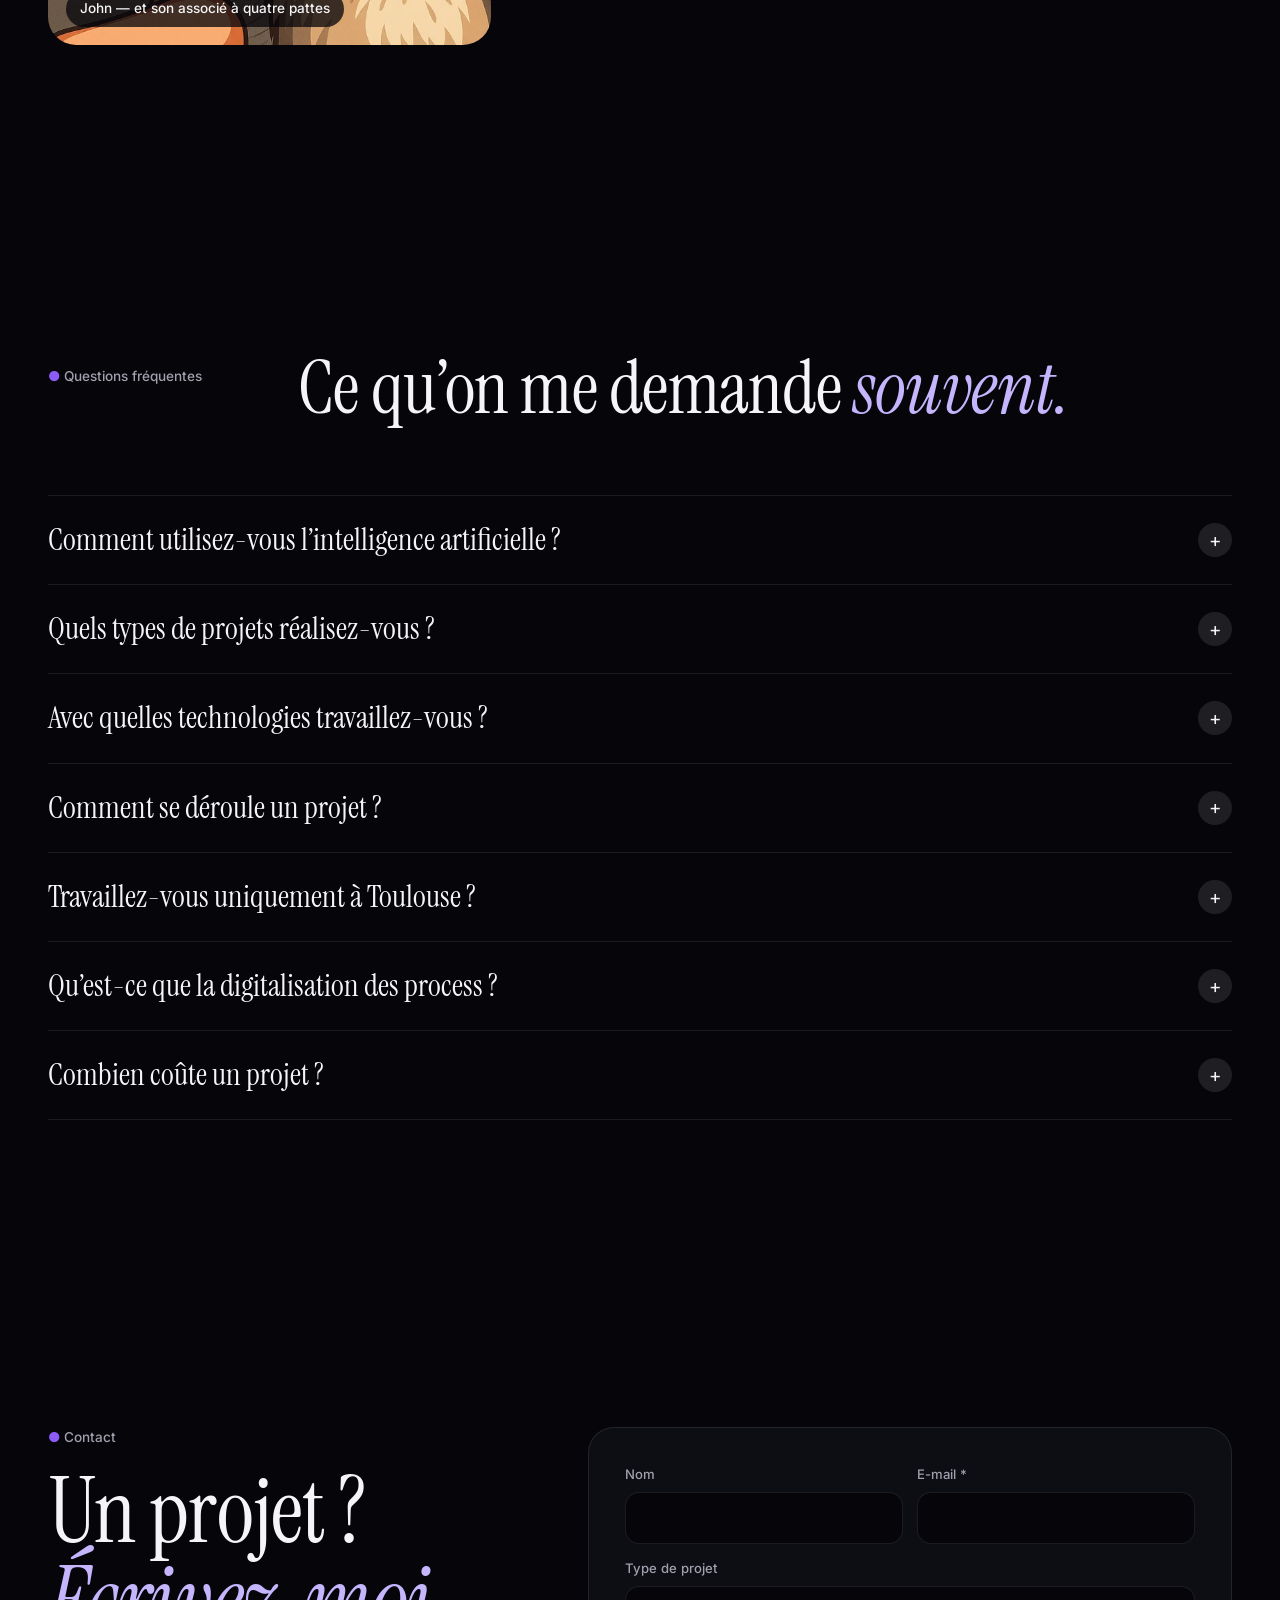
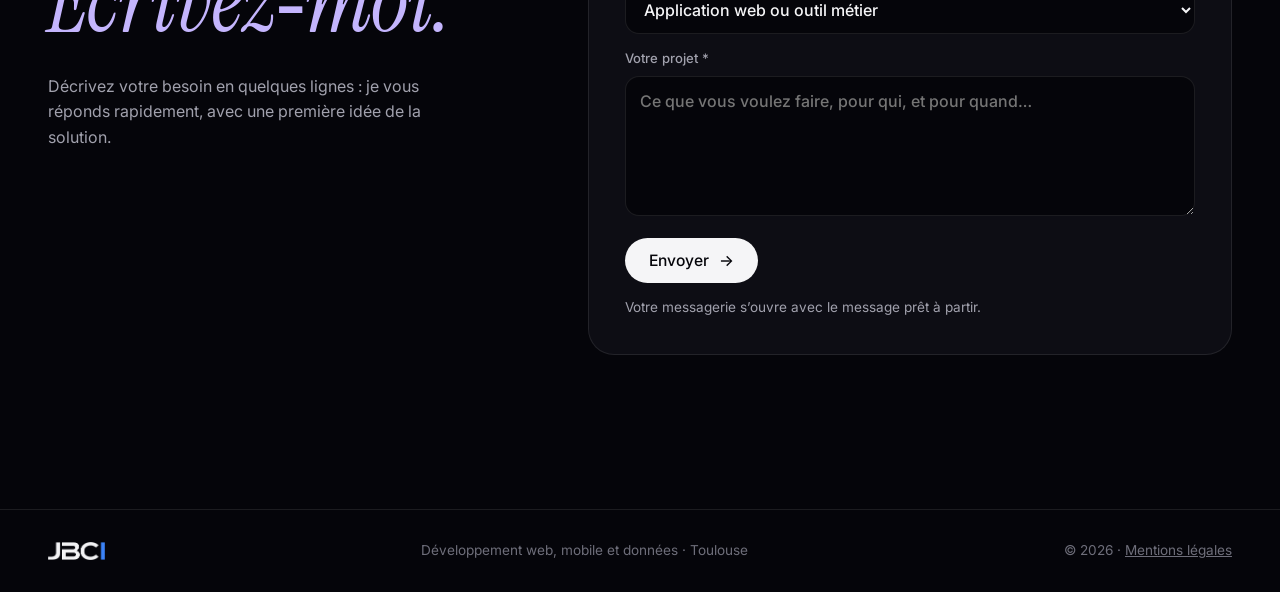
==== commit 7fa896cd: "Correction : bloc du service Applications web supprime en entier (balises equilibrees) Co-Authored-B" ====
--- a/index.html
+++ b/index.html
@@ -126,8 +126,6 @@
         </div>
         <ul class="puces"><li>Spring Boot</li><li>Java</li><li>Docker</li><li>DevOps</li><li>Stripe</li></ul>
       </li>
-li>JavaScript</li><li>Supabase</li></ul>
-      </li>
       <li class="service">
         <span class="num">05</span>
         <div class="service-corps">
